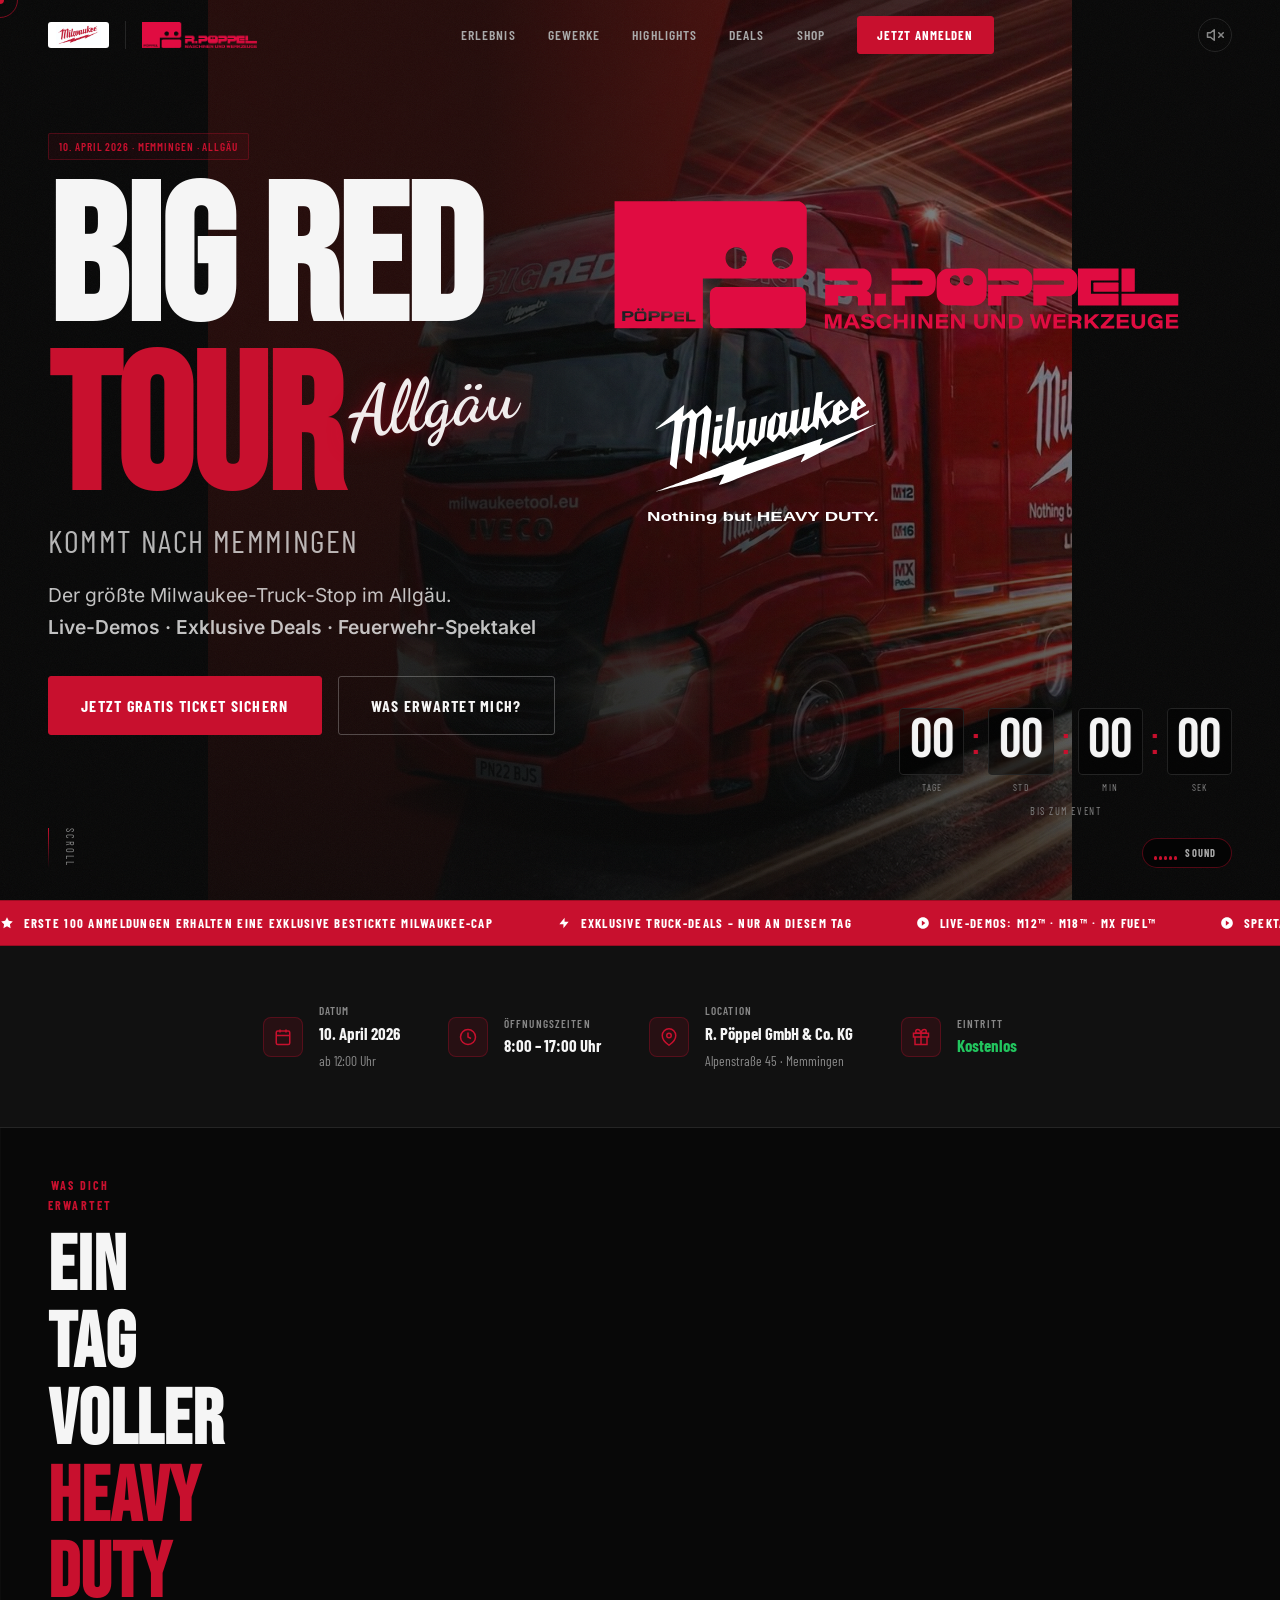
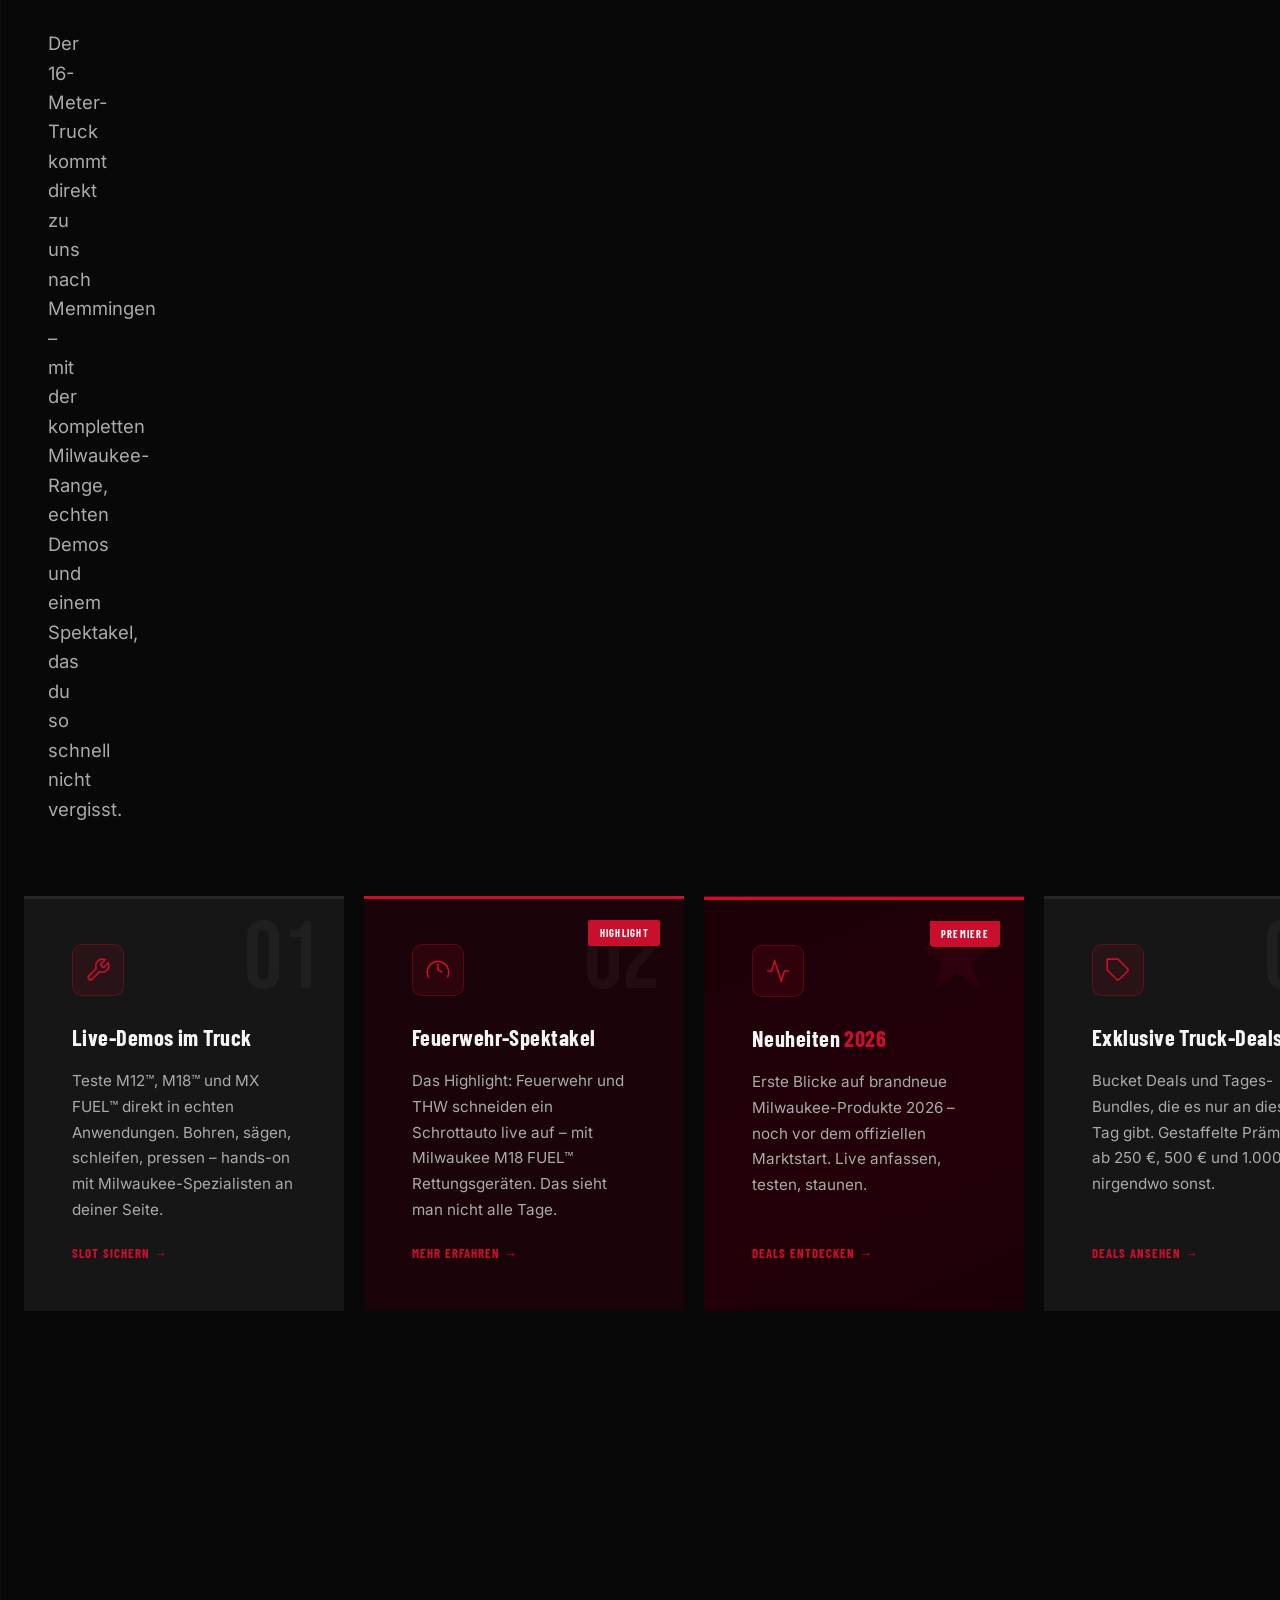
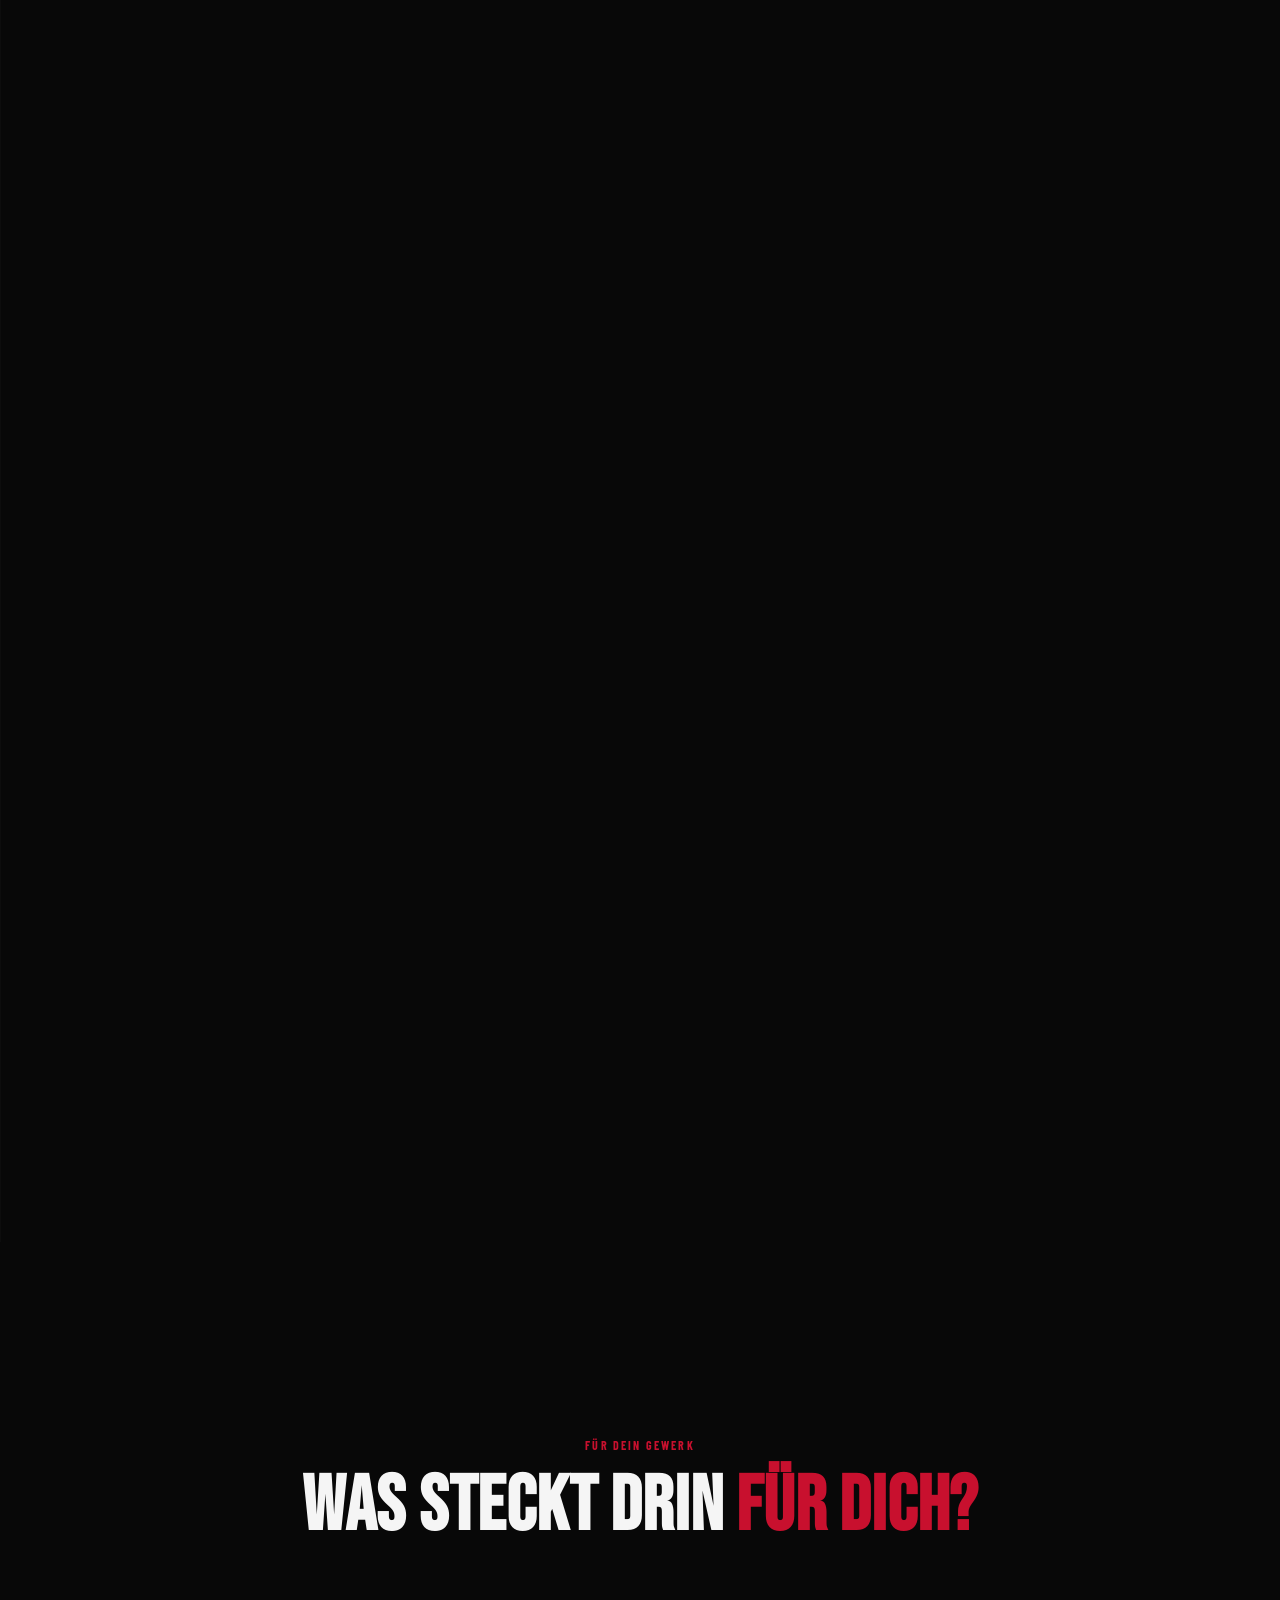
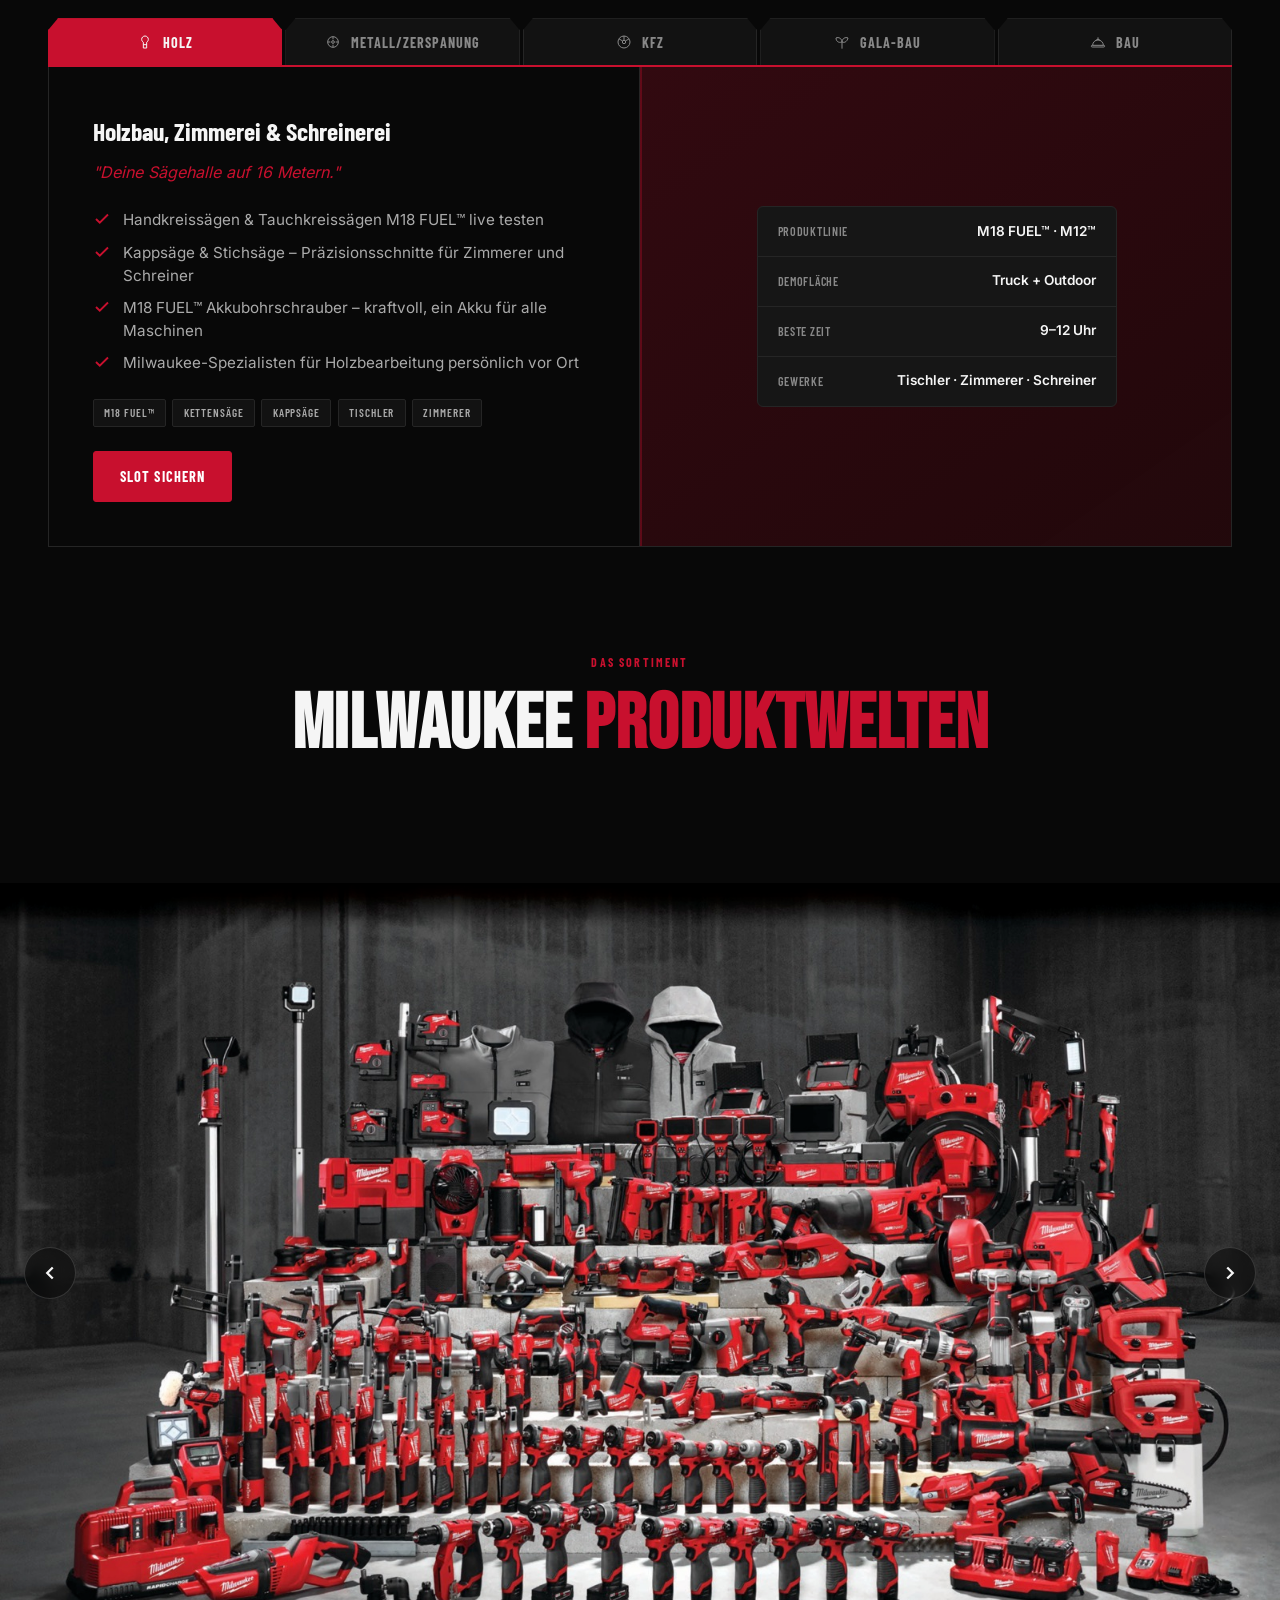
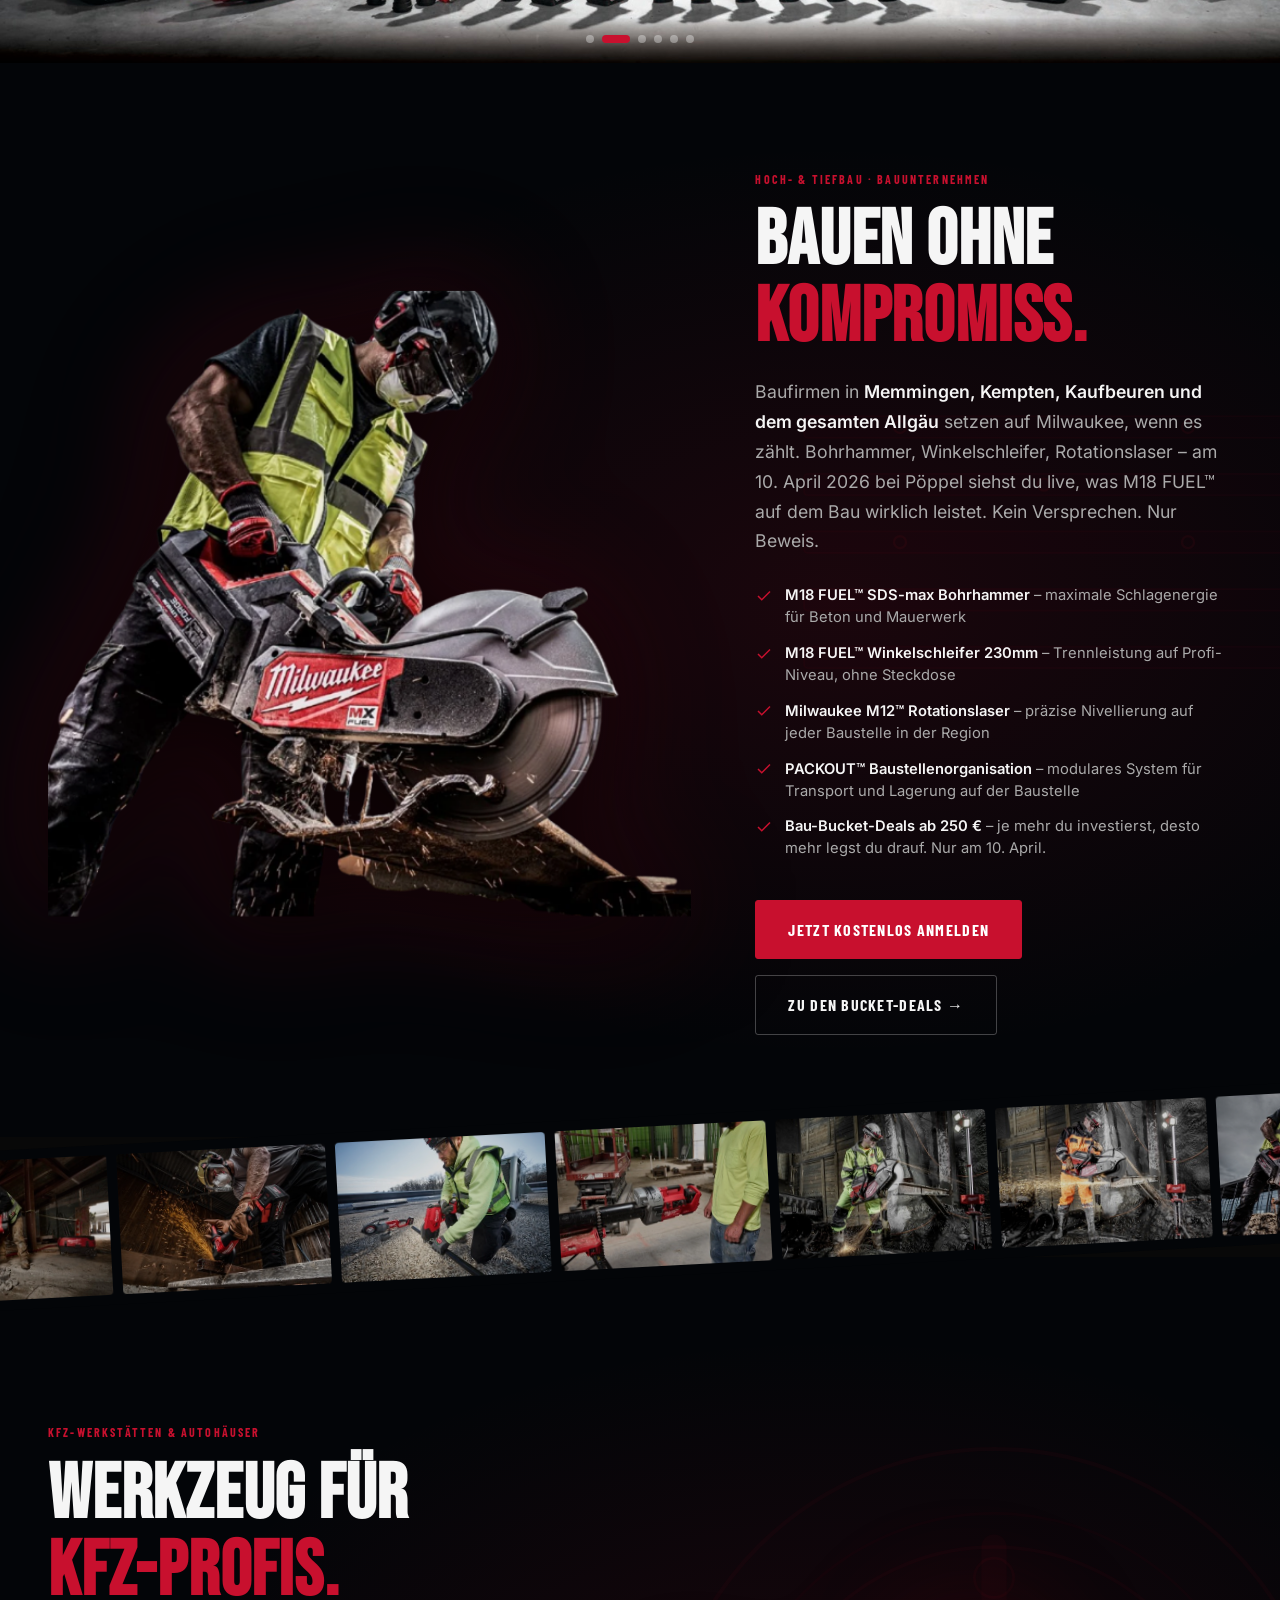
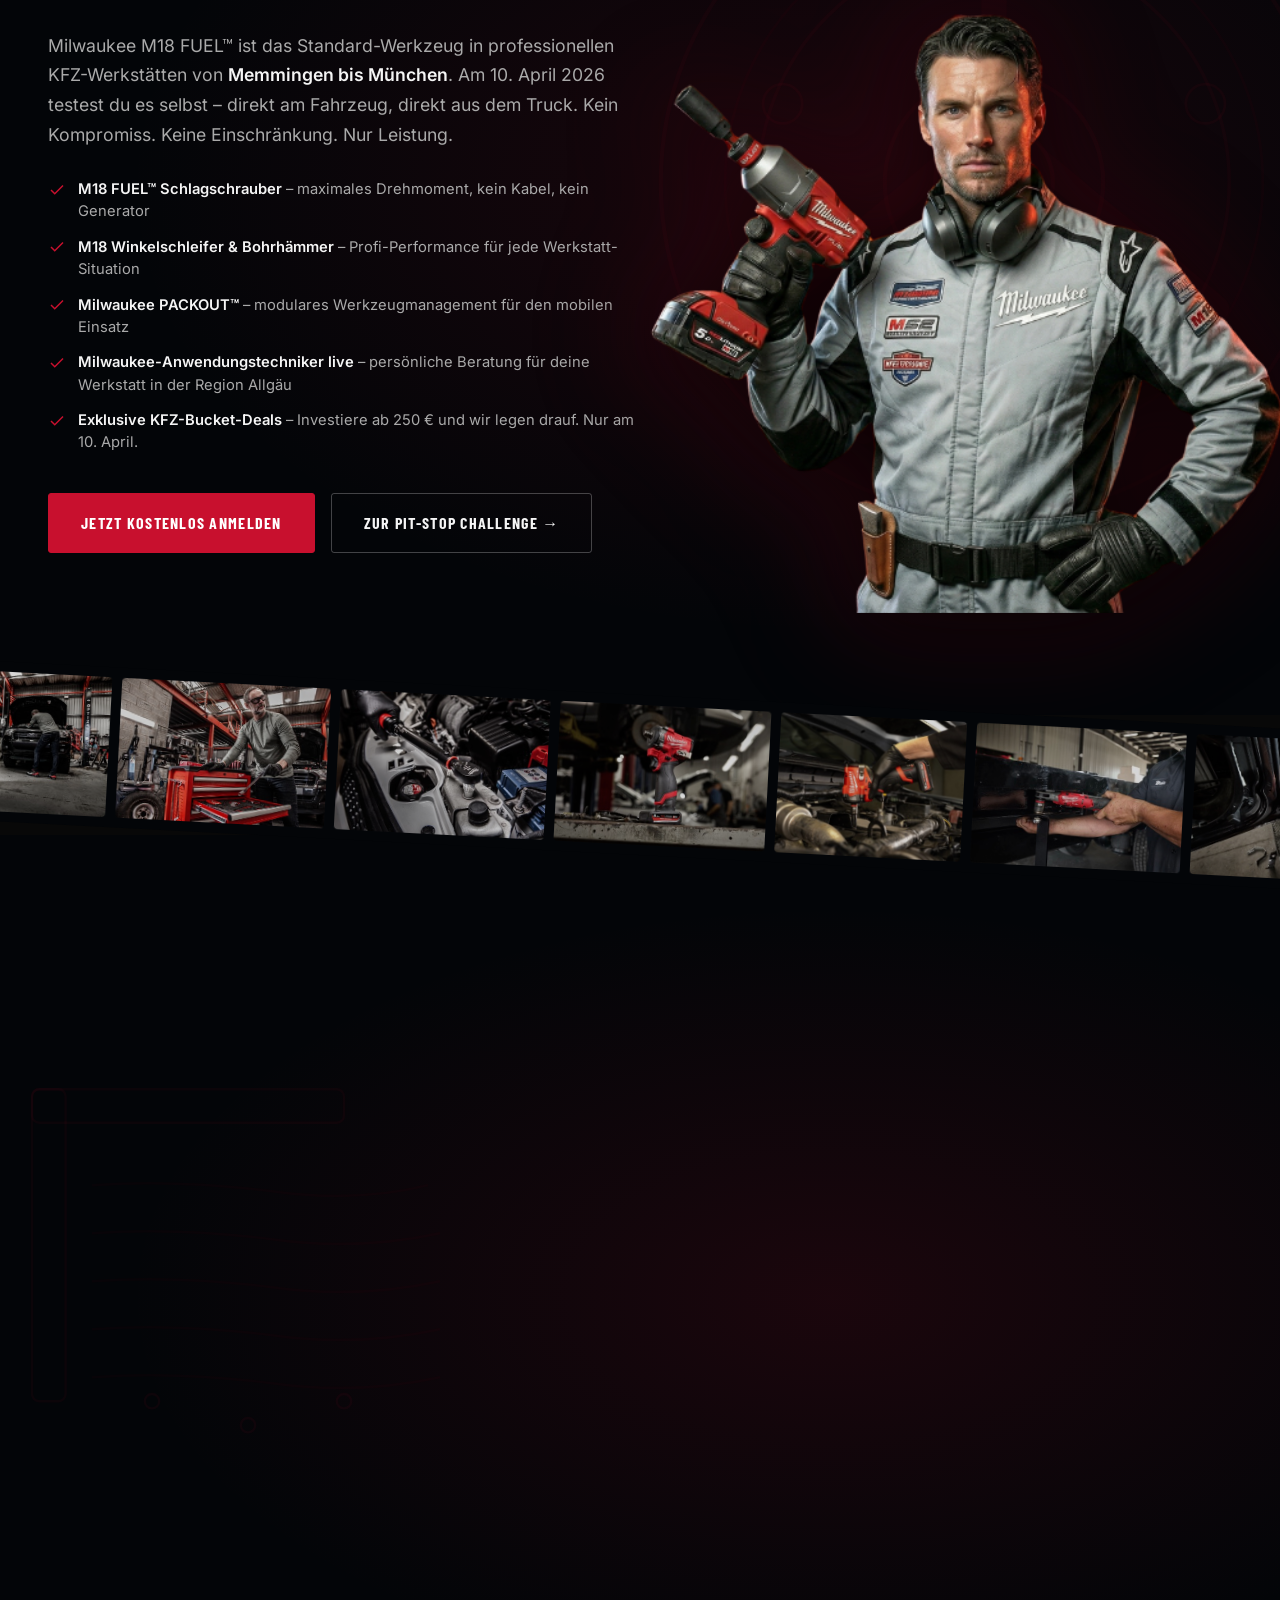
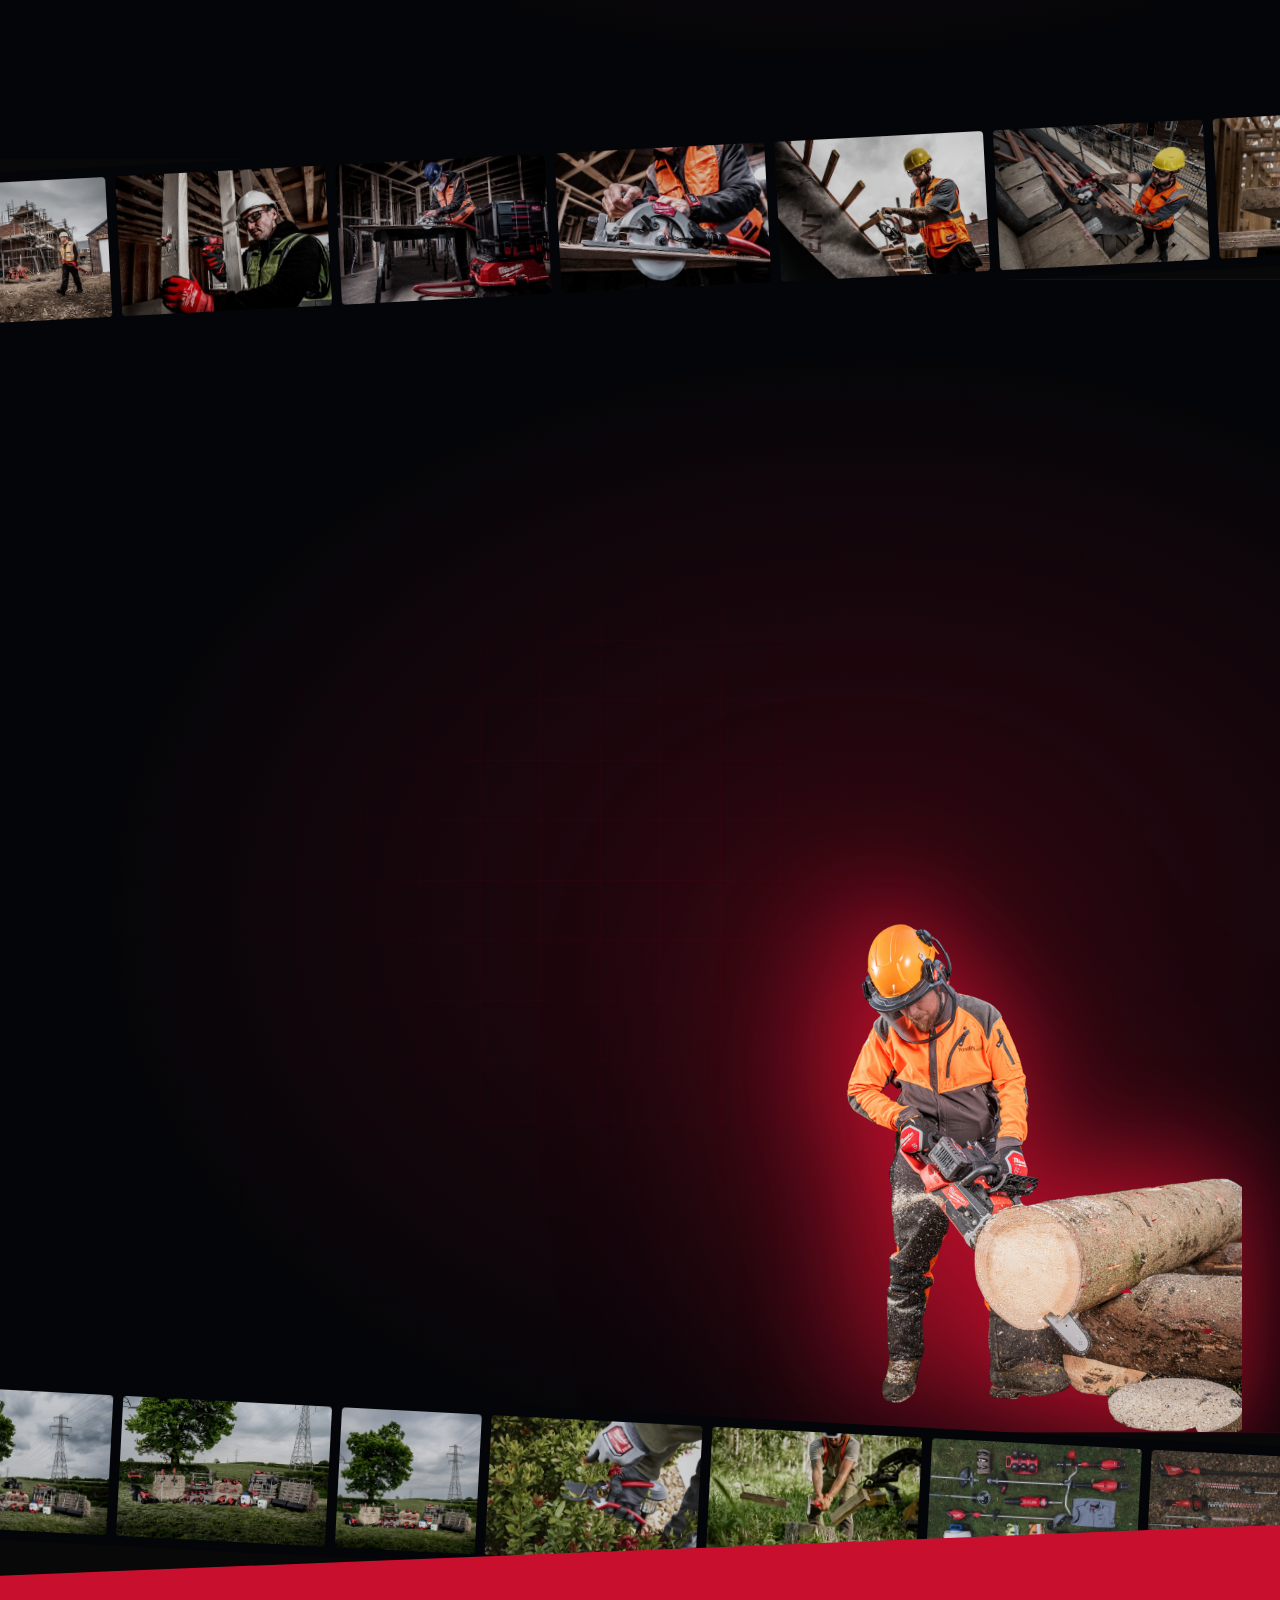
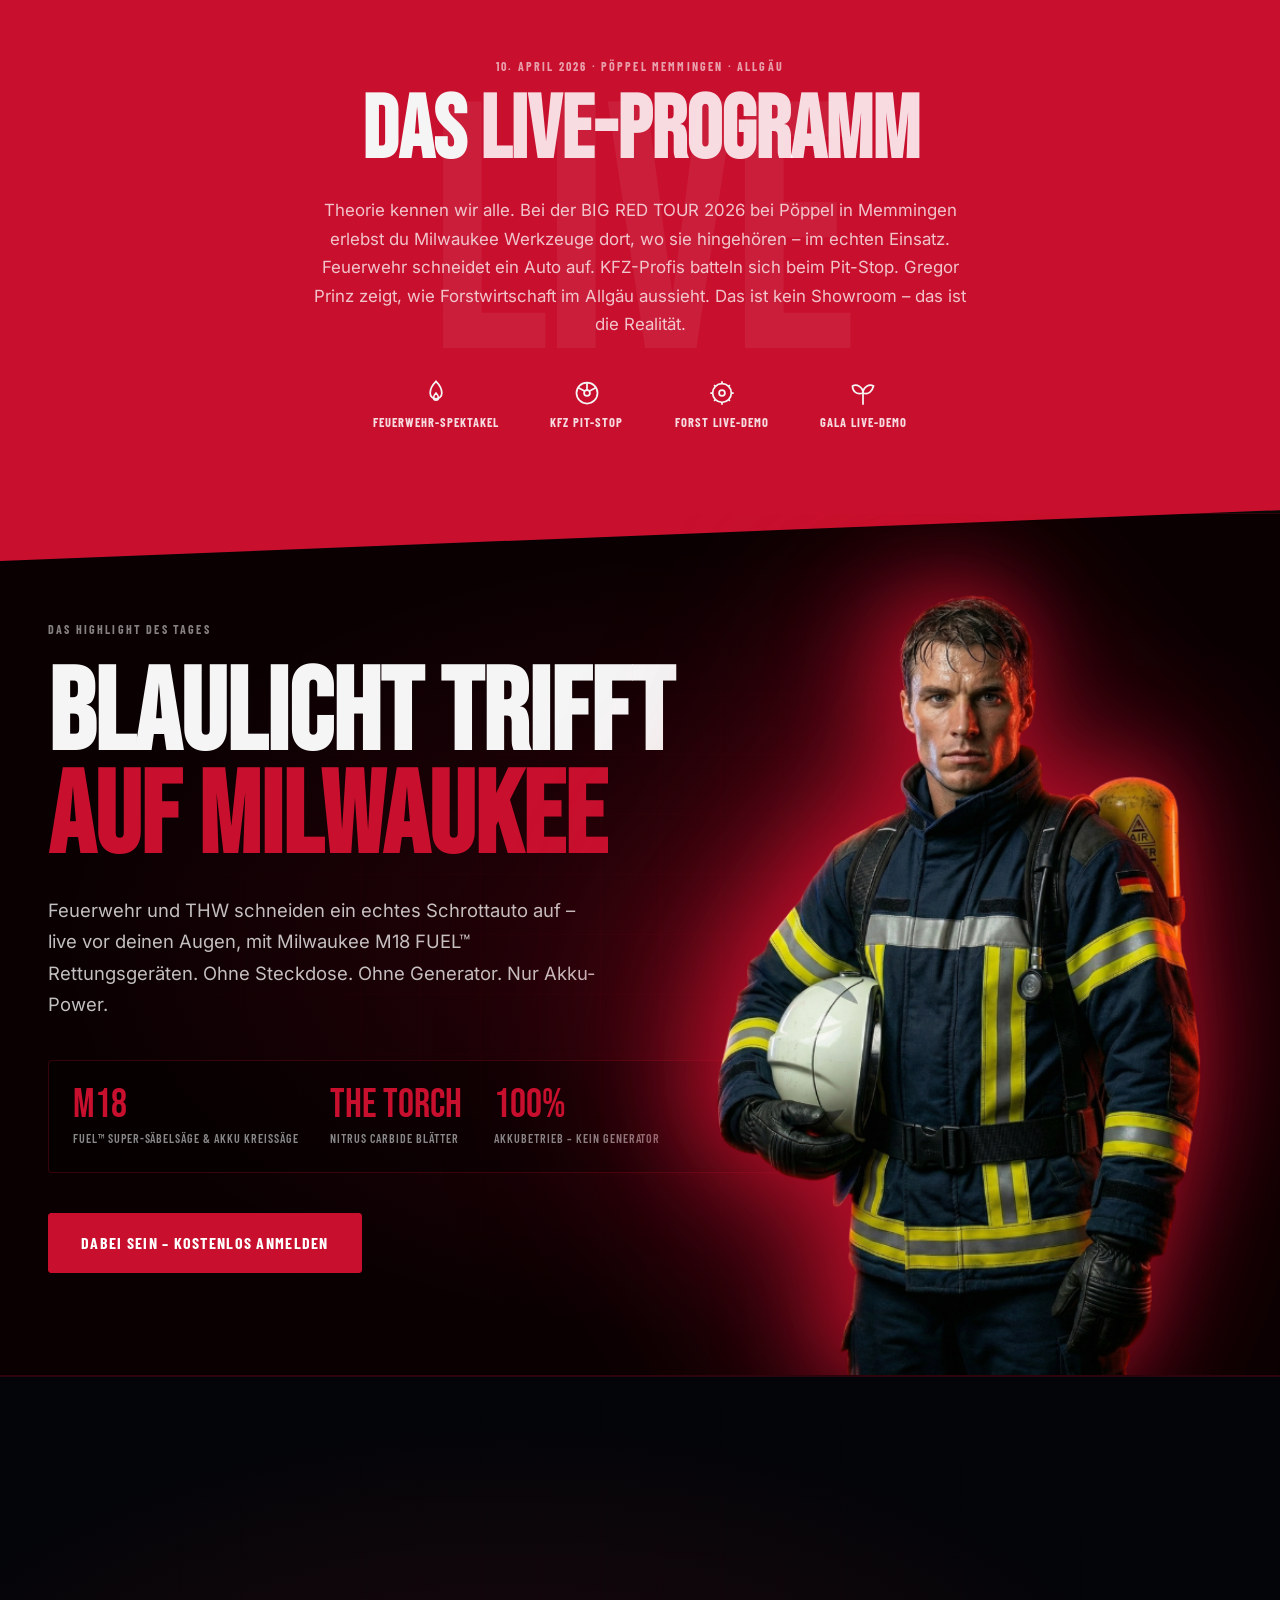
==== index.html @ 803f5aeb "feat: Alle 4 Gewerk-Strips aktiv + alternierende Winkel - Holz/Zimmermann Strip: 28 Bilder komprimie" ====
<!DOCTYPE html>
<html lang="de">
<head>
  <meta charset="UTF-8">
  <meta name="viewport" content="width=device-width, initial-scale=1.0">
  <title>Milwaukee BIG RED TOUR 2026 – Memmingen | Pöppel</title>
  <meta name="description" content="Die Milwaukee BIG RED TOUR kommt am 10.04.2026 nach Memmingen. Live-Demos, exklusive Truck-Deals, Feuerwehr-Spektakel. Jetzt kostenlos anmelden und Milwaukee Cap sichern.">
  <meta name="keywords" content="Milwaukee BIG RED TOUR, Memmingen, Pöppel, Milwaukee Werkzeug, Event 2026">

  <!-- Open Graph -->
  <!-- Canonical -->
  <link rel="canonical" href="https://milwaukee-big-red-tour-2026.poeppel-wkz.de/">

  <!-- Open Graph -->
  <meta property="og:title" content="Milwaukee BIG RED TOUR 2026 – Memmingen">
  <meta property="og:description" content="10. April 2026 bei Pöppel in Memmingen. Live-Demos, exklusive Deals & Feuerwehr-Spektakel. Jetzt kostenlos anmelden!">
  <meta property="og:image" content="https://milwaukee-big-red-tour-2026.poeppel-wkz.de/assets/images/truck_hd.png">
  <meta property="og:url" content="https://milwaukee-big-red-tour-2026.poeppel-wkz.de/">
  <meta property="og:type" content="website">
  <meta property="og:locale" content="de_DE">

  <!-- Schema.org Event -->
  <script type="application/ld+json">
  {
    "@context": "https://schema.org",
    "@type": "Event",
    "name": "Milwaukee BIG RED TOUR 2026 – Memmingen",
    "description": "Der größte Milwaukee-Truck-Stop im Allgäu. Live-Demos, exklusive Truck-Deals, Feuerwehr-Spektakel & 10 Milwaukee Boxen. Kostenloser Eintritt.",
    "startDate": "2026-04-10T08:00:00+02:00",
    "endDate": "2026-04-10T17:00:00+02:00",
    "eventStatus": "https://schema.org/EventScheduled",
    "eventAttendanceMode": "https://schema.org/OfflineEventAttendanceMode",
    "location": {
      "@type": "Place",
      "name": "Pöppel Werkzeuge & Maschinen GmbH",
      "address": {
        "@type": "PostalAddress",
        "addressLocality": "Memmingen",
        "addressRegion": "Bayern",
        "postalCode": "87700",
        "addressCountry": "DE"
      }
    },
    "organizer": {
      "@type": "Organization",
      "name": "Pöppel Werkzeuge & Maschinen GmbH",
      "url": "https://www.poeppel-wkz.de"
    },
    "image": "https://milwaukee-big-red-tour-2026.poeppel-wkz.de/assets/images/truck_hd.png",
    "url": "https://milwaukee-big-red-tour-2026.poeppel-wkz.de/",
    "isAccessibleForFree": true,
    "offers": {
      "@type": "Offer",
      "price": "0",
      "priceCurrency": "EUR",
      "availability": "https://schema.org/InStock",
      "url": "https://milwaukee-big-red-tour-2026.poeppel-wkz.de/#anmeldung"
    },
    "keywords": "Milwaukee, BIG RED TOUR, Memmingen, Allgäu, Werkzeug, Event, 2026, Pöppel, Live-Demo, Feuerwehr"
  }
  </script>

  <!-- Favicon -->
  <link rel="icon" href="assets/images/favicon_poeppel.svg" type="image/svg+xml">
  <link rel="shortcut icon" href="assets/images/favicon_poeppel.svg">

  <!-- Fonts (lokal, DSGVO-konform, keine externen Anfragen) -->
  <link rel="stylesheet" href="assets/fonts/fonts.css">

  <link rel="stylesheet" href="css/style.css">
</head>
<body>

  <!-- Scroll Progress Bar -->
  <div class="scroll-progress" id="scrollProgress"></div>

  <!-- Custom Cursor -->
  <div class="cursor" id="cursor"></div>
  <div class="cursor-ring" id="cursorRing"></div>

  <!-- ========== HEADER ========== -->
  <header class="header" id="header">
    <div class="header__inner">
      <div class="header__logos">
        <img src="assets/images/logo_milwaukee.jpg" alt="Milwaukee Tool" class="header__logo header__logo--mke">
        <div class="header__divider"></div>
        <img src="assets/images/logo_poeppel.svg" alt="Pöppel" class="header__logo header__logo--poe"
             onerror="this.src='assets/images/logo_poeppel.png'">
      </div>
      <nav class="header__nav">
        <a href="#erlebnis" class="header__link">Erlebnis</a>
        <a href="#zielgruppen" class="header__link">Gewerke</a>
        <a href="#highlight" class="header__link">Highlights</a>
        <a href="#deals" class="header__link">Deals</a>
        <a href="https://shop.poeppel-wkz.de/home" target="_blank" rel="noopener" class="header__link">Shop</a>
        <a href="#anmeldung" class="btn btn--nav mag-btn">
          <span>Jetzt anmelden</span>
        </a>
      </nav>
      <div class="header__actions">
        <button class="header__mute-btn" id="headerMuteBtn" aria-label="Ton stumm schalten" title="Sound">
          <svg class="mute-icon--on" viewBox="0 0 24 24" fill="none" stroke="currentColor" stroke-width="2" stroke-linecap="round" stroke-linejoin="round" width="18" height="18">
            <polygon points="11 5 6 9 2 9 2 15 6 15 11 19 11 5"/>
            <path d="M19.07 4.93a10 10 0 0 1 0 14.14"/>
            <path d="M15.54 8.46a5 5 0 0 1 0 7.07"/>
          </svg>
          <svg class="mute-icon--off" viewBox="0 0 24 24" fill="none" stroke="currentColor" stroke-width="2" stroke-linecap="round" stroke-linejoin="round" width="18" height="18">
            <polygon points="11 5 6 9 2 9 2 15 6 15 11 19 11 5"/>
            <line x1="23" y1="9" x2="17" y2="15"/>
            <line x1="17" y1="9" x2="23" y2="15"/>
          </svg>
        </button>
        <button class="burger" id="burger" aria-label="Menü öffnen">
          <span></span><span></span><span></span>
        </button>
      </div>
    </div>
  </header>

  <!-- Mobile Nav -->
  <div class="mobile-nav" id="mobileNav">
    <button class="mobile-nav__close" id="mobileNavClose" aria-label="Menü schließen">✕</button>
    <a href="#erlebnis" class="mobile-nav__link">Erlebnis</a>
    <a href="#zielgruppen" class="mobile-nav__link">Gewerke</a>
    <a href="#deals" class="mobile-nav__link">Deals</a>
    <a href="#highlight" class="mobile-nav__link">Feuerwehr</a>
    <a href="#pitstop" class="mobile-nav__link">KFZ Pit-Stop</a>
    <a href="#gregor" class="mobile-nav__link">Gregor Prinz</a>
    <a href="#gala" class="mobile-nav__link">GaLa-Bau</a>
    <a href="#anmeldung" class="mobile-nav__link mobile-nav__link--cta">Jetzt anmelden</a>
  </div>
  <div class="mobile-nav__overlay" id="mobileOverlay"></div>

  <main>

    <!-- ========== HERO ========== -->
    <section class="hero" id="hero">
      <div class="hero__parallax" id="heroParallax">
        <picture>
          <source media="(max-width: 600px)" srcset="assets/images/truck_mobile_fin.jpg">
          <img src="assets/images/truck_hd.png" alt="Milwaukee Big Red Truck" class="hero__img" id="heroImg">
        </picture>
        <div class="hero__gradient"></div>
      </div>

      <!-- Noise texture overlay -->
      <div class="hero__noise"></div>

      <div class="hero__content" id="heroContent">
        <div class="hero__eyebrow" id="heroEyebrow">
          <span class="tag tag--red">10. April 2026 · Memmingen · Allgäu</span>
        </div>
        <h1 class="hero__h1">
          <span class="hero__line glitch" data-text="BIG RED" id="heroLine1">BIG RED</span>
          <span class="hero__line hero__line--accent glitch" data-text="TOUR" id="heroLine2">TOUR<em class="hero__allgaeu">Allgäu</em></span>
          <span class="hero__line hero__line--sub" id="heroLine3">
            <span class="hero__sub-text">kommt nach Memmingen</span>
          </span>
        </h1>
        <p class="hero__desc" id="heroDesc">
          Der größte Milwaukee-Truck-Stop im Allgäu.<br class="hero__desc-br">
          <strong class="hero__desc-detail">Live-Demos · Exklusive Deals · Feuerwehr-Spektakel</strong>
        </p>
        <div class="hero__actions" id="heroActions">
          <a href="#anmeldung" class="btn btn--primary btn--lg mag-btn">
            <span>Jetzt gratis Ticket sichern</span>
          </a>
          <a href="#erlebnis" class="btn btn--ghost btn--lg">
            Was erwartet mich?
          </a>
        </div>
      </div>

      <!-- Countdown -->
      <div class="hero__countdown" id="heroCountdown">
        <div class="countdown">
          <div class="countdown__item">
            <span class="countdown__num" id="cDays">00</span>
            <span class="countdown__label">Tage</span>
          </div>
          <div class="countdown__sep">:</div>
          <div class="countdown__item">
            <span class="countdown__num" id="cHours">00</span>
            <span class="countdown__label">Std</span>
          </div>
          <div class="countdown__sep">:</div>
          <div class="countdown__item">
            <span class="countdown__num" id="cMins">00</span>
            <span class="countdown__label">Min</span>
          </div>
          <div class="countdown__sep">:</div>
          <div class="countdown__item">
            <span class="countdown__num" id="cSecs">00</span>
            <span class="countdown__label">Sek</span>
          </div>
        </div>
        <p class="countdown__label-main">bis zum Event</p>
      </div>

      <!-- Scroll indicator -->
      <div class="hero__scroll">
        <div class="hero__scroll-line"></div>
        <span>Scroll</span>
      </div>

      <!-- Music Control -->
      <button class="music-btn" id="musicBtn" aria-label="Musik ein/aus" title="Background Sound">
        <span class="music-btn__bars">
          <span></span><span></span><span></span><span></span><span></span>
        </span>
        <span class="music-btn__label">Sound</span>
      </button>

      <!-- Background Audio -->
      <audio id="heroAudio" loop preload="auto" muted autoplay>
        <source src="assets/music/rockmusik-BIG-RED.mp3" type="audio/mpeg">
      </audio>

    <!-- Logos rechts: Pöppel oben (Glitch), Milwaukee unten – per JS an BIG RED/TOUR ausgerichtet -->
    <div class="hero__logo-right" id="heroPoeppelLogo">
      <!-- Pöppel Logo (oben) mit Glitch -->
      <div class="hero__logo-wrap hero__logo-wrap--poeppel">
        <img src="assets/images/logo_poeppel_NEU.svg" alt="Pöppel"
             class="hero__logo-img" onerror="this.src='assets/images/logo_poeppel.png'">
        <img src="assets/images/logo_poeppel_NEU.svg" class="hero__logo-glitch hero__logo-glitch--a" aria-hidden="true"
             onerror="this.src='assets/images/logo_poeppel.png'">
        <img src="assets/images/logo_poeppel_NEU.svg" class="hero__logo-glitch hero__logo-glitch--b" aria-hidden="true"
             onerror="this.src='assets/images/logo_poeppel.png'">
      </div>
      <!-- Milwaukee Logo (unten, gleiche Breite) -->
      <div class="hero__logo-wrap hero__logo-wrap--milwaukee">
        <img src="assets/images/MILWAUKEE_TOOL_LOGO-50.svg" alt="Milwaukee Tool"
             class="hero__logo-img">
      </div>
    </div>
    </section>

    <!-- ========== TICKER / INCENTIVE BANNER ========== -->
    <div class="ticker">
      <div class="ticker__track">
        <span class="ticker__item">
          <svg class="ticker__icon" viewBox="0 0 24 24" fill="currentColor"><path d="M12 2l3.09 6.26L22 9.27l-5 4.87 1.18 6.88L12 17.77l-6.18 3.25L7 14.14 2 9.27l6.91-1.01L12 2z"/></svg>
          Erste 100 Anmeldungen erhalten eine exklusive bestickte Milwaukee-Cap
        </span>
        <span class="ticker__item">
          <svg class="ticker__icon" viewBox="0 0 24 24" fill="currentColor"><path d="M13 10V3L4 14h7v7l9-11h-7z"/></svg>
          Exklusive Truck-Deals – nur an diesem Tag
        </span>
        <span class="ticker__item">
          <svg class="ticker__icon" viewBox="0 0 24 24" fill="currentColor"><path d="M12 2C6.48 2 2 6.48 2 12s4.48 10 10 10 10-4.48 10-10S17.52 2 12 2zm-2 14.5v-9l6 4.5-6 4.5z"/></svg>
          Live-Demos: M12™ · M18™ · MX FUEL™
        </span>
        <span class="ticker__item">
          <svg class="ticker__icon" viewBox="0 0 24 24" fill="currentColor"><path d="M12 2C6.48 2 2 6.48 2 12s4.48 10 10 10 10-4.48 10-10S17.52 2 12 2zm-2 14.5v-9l6 4.5-6 4.5z"/></svg>
          Spektakuläre Feuerwehr-Vorführung – Auto aufschneiden live!
        </span>
        <span class="ticker__item">
          <svg class="ticker__icon" viewBox="0 0 24 24" fill="currentColor"><path d="M12 2l3.09 6.26L22 9.27l-5 4.87 1.18 6.88L12 17.77l-6.18 3.25L7 14.14 2 9.27l6.91-1.01L12 2z"/></svg>
          KFZ Pit-Stop Challenge – Wer schafft den schnellsten Radwechsel?
        </span>
        <span class="ticker__item">
          <svg class="ticker__icon" viewBox="0 0 24 24" fill="currentColor"><path d="M12 2C6.48 2 2 6.48 2 12s4.48 10 10 10 10-4.48 10-10S17.52 2 12 2zm-2 14.5v-9l6 4.5-6 4.5z"/></svg>
          Gregor Prinz live – Forstwirt &amp; YouTuber mit 55K Abonnenten
        </span>
        <span class="ticker__item">
          <svg class="ticker__icon" viewBox="0 0 24 24" fill="currentColor"><polyline points="22 12 18 12 15 21 9 3 6 12 2 12"/></svg>
          Neuheiten 2026 – Erste Blicke auf brandneue Milwaukee-Produkte!
        </span>
        <span class="ticker__item">
          <svg class="ticker__icon" viewBox="0 0 24 24" fill="currentColor"><path d="M13 10V3L4 14h7v7l9-11h-7z"/></svg>
          GaLa-Bau: Kettensäge · Freischneider · MX FUEL Bodenverdichter live
        </span>
        <span class="ticker__item">
          <svg class="ticker__icon" viewBox="0 0 24 24" fill="currentColor"><path d="M18 8h1a4 4 0 0 1 0 8h-1M2 8h16v9a4 4 0 0 1-4 4H6a4 4 0 0 1-4-4V8zM6 1v3M10 1v3M14 1v3"/></svg>
          Food &amp; Drinks – kostenfreie Verpflegung den ganzen Tag!
        </span>
        <!-- duplicate for seamless loop -->
        <span class="ticker__item">
          <svg class="ticker__icon" viewBox="0 0 24 24" fill="currentColor"><path d="M12 2l3.09 6.26L22 9.27l-5 4.87 1.18 6.88L12 17.77l-6.18 3.25L7 14.14 2 9.27l6.91-1.01L12 2z"/></svg>
          Erste 100 Anmeldungen erhalten eine exklusive bestickte Milwaukee-Cap
        </span>
        <span class="ticker__item">
          <svg class="ticker__icon" viewBox="0 0 24 24" fill="currentColor"><path d="M13 10V3L4 14h7v7l9-11h-7z"/></svg>
          Exklusive Truck-Deals – nur an diesem Tag
        </span>
        <span class="ticker__item">
          <svg class="ticker__icon" viewBox="0 0 24 24" fill="currentColor"><path d="M12 2C6.48 2 2 6.48 2 12s4.48 10 10 10 10-4.48 10-10S17.52 2 12 2zm-2 14.5v-9l6 4.5-6 4.5z"/></svg>
          Live-Demos: M12™ · M18™ · MX FUEL™
        </span>
        <span class="ticker__item">
          <svg class="ticker__icon" viewBox="0 0 24 24" fill="currentColor"><path d="M12 2C6.48 2 2 6.48 2 12s4.48 10 10 10 10-4.48 10-10S17.52 2 12 2zm-2 14.5v-9l6 4.5-6 4.5z"/></svg>
          Spektakuläre Feuerwehr-Vorführung – Auto aufschneiden live!
        </span>
        <span class="ticker__item">
          <svg class="ticker__icon" viewBox="0 0 24 24" fill="currentColor"><path d="M12 2l3.09 6.26L22 9.27l-5 4.87 1.18 6.88L12 17.77l-6.18 3.25L7 14.14 2 9.27l6.91-1.01L12 2z"/></svg>
          KFZ Pit-Stop Challenge – Wer schafft den schnellsten Radwechsel?
        </span>
        <span class="ticker__item">
          <svg class="ticker__icon" viewBox="0 0 24 24" fill="currentColor"><path d="M12 2C6.48 2 2 6.48 2 12s4.48 10 10 10 10-4.48 10-10S17.52 2 12 2zm-2 14.5v-9l6 4.5-6 4.5z"/></svg>
          Gregor Prinz live – Forstwirt &amp; YouTuber mit 55K Abonnenten
        </span>
        <span class="ticker__item">
          <svg class="ticker__icon" viewBox="0 0 24 24" fill="currentColor"><polyline points="22 12 18 12 15 21 9 3 6 12 2 12"/></svg>
          Neuheiten 2026 – Erste Blicke auf brandneue Milwaukee-Produkte!
        </span>
        <span class="ticker__item">
          <svg class="ticker__icon" viewBox="0 0 24 24" fill="currentColor"><path d="M13 10V3L4 14h7v7l9-11h-7z"/></svg>
          GaLa-Bau: Kettensäge · Freischneider · MX FUEL Bodenverdichter live
        </span>
        <span class="ticker__item">
          <svg class="ticker__icon" viewBox="0 0 24 24" fill="currentColor"><path d="M18 8h1a4 4 0 0 1 0 8h-1M2 8h16v9a4 4 0 0 1-4 4H6a4 4 0 0 1-4-4V8zM6 1v3M10 1v3M14 1v3"/></svg>
          Food &amp; Drinks – kostenfreie Verpflegung den ganzen Tag!
        </span>
      </div>
    </div>

    <!-- ========== EVENT INFO STRIP ========== -->
    <section class="event-strip">
      <div class="container">
        <div class="event-strip__grid">
          <div class="event-strip__item reveal-up">
            <div class="event-strip__icon">
              <svg viewBox="0 0 24 24" fill="none" stroke="currentColor" stroke-width="2"><rect x="3" y="4" width="18" height="18" rx="2" ry="2"/><line x1="16" y1="2" x2="16" y2="6"/><line x1="8" y1="2" x2="8" y2="6"/><line x1="3" y1="10" x2="21" y2="10"/></svg>
            </div>
            <div>
              <span class="event-strip__label">Datum</span>
              <strong class="event-strip__val">10. April 2026</strong>
              <span class="event-strip__sub">ab 12:00 Uhr</span>
            </div>
          </div>
          <div class="event-strip__item reveal-up" style="--delay:0.1s">
            <div class="event-strip__icon">
              <svg viewBox="0 0 24 24" fill="none" stroke="currentColor" stroke-width="2"><circle cx="12" cy="12" r="10"/><polyline points="12 6 12 12 16 14"/></svg>
            </div>
            <div>
              <span class="event-strip__label">Öffnungszeiten</span>
              <strong class="event-strip__val">8:00 – 17:00 Uhr</strong>
            </div>
          </div>
          <div class="event-strip__item reveal-up" style="--delay:0.2s">
            <div class="event-strip__icon">
              <svg viewBox="0 0 24 24" fill="none" stroke="currentColor" stroke-width="2"><path d="M21 10c0 7-9 13-9 13s-9-6-9-13a9 9 0 0 1 18 0z"/><circle cx="12" cy="10" r="3"/></svg>
            </div>
            <div>
              <span class="event-strip__label">Location</span>
              <strong class="event-strip__val">R. Pöppel GmbH &amp; Co. KG</strong>
              <span class="event-strip__sub">Alpenstraße 45 · Memmingen</span>
            </div>
          </div>
          <div class="event-strip__item reveal-up" style="--delay:0.3s">
            <div class="event-strip__icon">
              <svg viewBox="0 0 24 24" fill="none" stroke="currentColor" stroke-width="2"><path d="M20 12V22H4V12"/><path d="M22 7H2v5h20V7z"/><path d="M12 22V7"/><path d="M12 7H7.5a2.5 2.5 0 0 1 0-5C11 2 12 7 12 7z"/><path d="M12 7h4.5a2.5 2.5 0 0 0 0-5C13 2 12 7 12 7z"/></svg>
            </div>
            <div>
              <span class="event-strip__label">Eintritt</span>
              <strong class="event-strip__val event-strip__val--green">Kostenlos</strong>
            </div>
          </div>
        </div>
      </div>
    </section>

    <!-- ========== ERLEBNIS ========== -->
    <section class="section erlebnis" id="erlebnis">
      <div class="container">
        <div class="section__head reveal-up">
          <span class="eyebrow">Was dich erwartet</span>
          <h2 class="section__h2">Ein Tag voller <em class="red">Heavy Duty</em></h2>
          <p class="section__lead">Der 16-Meter-Truck kommt direkt zu uns nach Memmingen – mit der kompletten Milwaukee-Range, echten Demos und einem Spektakel, das du so schnell nicht vergisst.</p>
        </div>
      </div>
      <div class="erlebnis__track">
        <div class="erlebnis__card card-3d">
          <div class="erlebnis__num">01</div>
          <div class="erlebnis__icon">
            <svg viewBox="0 0 24 24" fill="none" stroke="currentColor" stroke-width="1.5"><path d="M14.7 6.3a1 1 0 0 0 0 1.4l1.6 1.6a1 1 0 0 0 1.4 0l3.77-3.77a6 6 0 0 1-7.94 7.94l-6.91 6.91a2.12 2.12 0 0 1-3-3l6.91-6.91a6 6 0 0 1 7.94-7.94l-3.76 3.76z"/></svg>
          </div>
          <h3>Live-Demos im Truck</h3>
          <p>Teste M12™, M18™ und MX FUEL™ direkt in echten Anwendungen. Bohren, sägen, schleifen, pressen – hands-on mit Milwaukee-Spezialisten an deiner Seite.</p>
          <a href="#anmeldung" class="erlebnis__cta">Slot sichern →</a>
        </div>
        <div class="erlebnis__card erlebnis__card--hero card-3d">
          <div class="erlebnis__num">02</div>
          <span class="badge badge--pulse">Highlight</span>
          <div class="erlebnis__icon">
            <svg viewBox="0 0 24 24" fill="none" stroke="currentColor" stroke-width="1.5"><path d="M3.34 19a10 10 0 1 1 17.32 0"/><path d="M12 6v6l4 2"/></svg>
          </div>
          <h3>Feuerwehr-Spektakel</h3>
          <p>Das Highlight: Feuerwehr und THW schneiden ein Schrottauto live auf – mit Milwaukee M18 FUEL™ Rettungsgeräten. Das sieht man nicht alle Tage.</p>
          <a href="#feuerwehr" class="erlebnis__cta">Mehr erfahren →</a>
        </div>
        <div class="erlebnis__card erlebnis__card--neu card-3d">
          <div class="erlebnis__num">★</div>
          <span class="badge badge--top">Premiere</span>
          <div class="erlebnis__icon">
            <svg viewBox="0 0 24 24" fill="none" stroke="currentColor" stroke-width="1.5"><polyline points="22 12 18 12 15 21 9 3 6 12 2 12"/></svg>
          </div>
          <h3>Neuheiten <em class="red">2026</em></h3>
          <p>Erste Blicke auf brandneue Milwaukee-Produkte 2026 – noch vor dem offiziellen Marktstart. Live anfassen, testen, staunen.</p>
          <a href="#deals" class="erlebnis__cta">Deals entdecken →</a>
        </div>
        <div class="erlebnis__card card-3d">
          <div class="erlebnis__num">03</div>
          <div class="erlebnis__icon">
            <svg viewBox="0 0 24 24" fill="none" stroke="currentColor" stroke-width="1.5"><path d="M20.59 13.41l-7.17 7.17a2 2 0 0 1-2.83 0L2 12V2h10l8.59 8.59a2 2 0 0 1 0 2.82z"/><line x1="7" y1="7" x2="7.01" y2="7"/></svg>
          </div>
          <h3>Exklusive Truck-Deals</h3>
          <p>Bucket Deals und Tages-Bundles, die es nur an diesem Tag gibt. Gestaffelte Prämien ab 250 €, 500 € und 1.000 € – nirgendwo sonst.</p>
          <a href="#deals" class="erlebnis__cta">Deals ansehen →</a>
        </div>
        <div class="erlebnis__card card-3d">
          <div class="erlebnis__num">04</div>
          <div class="erlebnis__icon">
            <svg viewBox="0 0 24 24" fill="none" stroke="currentColor" stroke-width="1.5"><path d="M5 17H3a2 2 0 0 1-2-2V5a2 2 0 0 1 2-2h11a2 2 0 0 1 2 2v3"/><rect x="9" y="11" width="14" height="10" rx="2"/><circle cx="12" cy="21" r="1"/><circle cx="20" cy="21" r="1"/></svg>
          </div>
          <h3>Pit-Stop <em class="red">Challenge</em></h3>
          <p>Wie schnell bist du? Mach den Radwechsel gegen die Uhr – mit dem M18 FUEL™ Schlagschrauber. Challenge angenommen?</p>
          <a href="#pitstop" class="erlebnis__cta">Zur Challenge →</a>
        </div>
        <div class="erlebnis__card card-3d">
          <div class="erlebnis__num">05</div>
          <div class="erlebnis__icon">
            <svg viewBox="0 0 24 24" fill="none" stroke="currentColor" stroke-width="1.5"><path d="M23.498 6.186a3.016 3.016 0 0 0-2.122-2.136C19.505 3.545 12 3.545 12 3.545s-7.505 0-9.377.505A3.017 3.017 0 0 0 .502 6.186C0 8.07 0 12 0 12s0 3.93.502 5.814a3.016 3.016 0 0 0 2.122 2.136c1.871.505 9.376.505 9.376.505s7.505 0 9.377-.505a3.015 3.015 0 0 0 2.122-2.136C24 15.93 24 12 24 12s0-3.93-.502-5.814zM9.545 15.568V8.432L15.818 12l-6.273 3.568z"/></svg>
          </div>
          <h3>Gregor Prinz <em class="red">Live</em></h3>
          <p>Forstwirt, Sicherheitsexperte & YouTuber mit 55K Abonnenten. Live-Demo M18 FUEL™ Kettensäge und Forstwerkzeuge.</p>
          <a href="#gregor" class="erlebnis__cta">Mehr erfahren →</a>
        </div>
        <div class="erlebnis__card erlebnis__card--cta card-3d">
          <div class="erlebnis__cta-inner">
            <div class="erlebnis__icon">
              <svg viewBox="0 0 24 24" fill="none" stroke="currentColor" stroke-width="1.5"><path d="M5 12h14"/><path d="m12 5 7 7-7 7"/></svg>
            </div>
            <h3>Jetzt dabei sein</h3>
            <p>und Pöppel Fan-Paket sichern.</p>
            <a href="#anmeldung" class="btn btn--ghost-white btn--sm">Jetzt anmelden</a>
          </div>
        </div>
      </div>
    </section>

    <!-- ========== ZIELGRUPPEN ========== -->
    <section class="section zielgruppen" id="zielgruppen">
      <div class="container">
        <div class="section__head reveal-up">
          <span class="eyebrow">Für dein Gewerk</span>
          <h2 class="section__h2">Was steckt drin <em class="red">für dich?</em></h2>
          <p class="tabs__hint">
            <svg viewBox="0 0 24 24" width="14" height="14" fill="none" stroke="currentColor" stroke-width="2.5"><polyline points="9 18 15 12 9 6"/></svg>
            Tippe auf ein Gewerk oder wische die Tabs nach rechts
          </p>
        </div>

        <div class="tabs reveal-up" style="--delay:0.1s">
          <!-- Tab Navigation -->
          <div class="tabs__nav" role="tablist">
            <button class="tab-btn active" data-tab="holz" role="tab" aria-selected="true">
              <svg viewBox="0 0 24 24" fill="none" stroke="currentColor" stroke-width="1.5" width="24" height="24"><path d="M17 8c0-2.76-2.24-5-5-5S7 5.24 7 8c0 1.86 1.01 3.47 2.5 4.35V21h5v-8.65C15.99 11.47 17 9.86 17 8z"/><path d="M9.5 16h5"/></svg>
              Holz
            </button>
            <button class="tab-btn" data-tab="metall" role="tab">
              <svg viewBox="0 0 24 24" fill="none" stroke="currentColor" stroke-width="1.5" width="24" height="24"><circle cx="12" cy="12" r="8"/><line x1="12" y1="4" x2="12" y2="8"/><line x1="12" y1="16" x2="12" y2="20"/><line x1="4" y1="12" x2="8" y2="12"/><line x1="16" y1="12" x2="20" y2="12"/><circle cx="12" cy="12" r="2"/></svg>
              Metall/Zerspanung
            </button>
            <button class="tab-btn" data-tab="kfz" role="tab">
              <svg viewBox="0 0 24 24" fill="none" stroke="currentColor" stroke-width="1.5" width="24" height="24"><circle cx="12" cy="12" r="9"/><circle cx="12" cy="12" r="2.5"/><line x1="12" y1="9.5" x2="12" y2="3"/><line x1="9.84" y1="10.25" x2="4.59" y2="7.5"/><line x1="14.16" y1="10.25" x2="19.41" y2="7.5"/></svg>
              KFZ
            </button>
            <button class="tab-btn" data-tab="gala" role="tab">
              <svg viewBox="0 0 24 24" fill="none" stroke="currentColor" stroke-width="1.5" width="24" height="24"><path d="M12 22V12"/><path d="M12 12C12 7 7 4 3 6c0 4 3 8 9 6"/><path d="M12 12c0-5 5-8 9-6-1 4-4 8-9 6"/></svg>
              GaLa-Bau
            </button>
            <button class="tab-btn" data-tab="bau" role="tab">
              <svg viewBox="0 0 24 24" fill="none" stroke="currentColor" stroke-width="1.5" width="24" height="24"><path d="M4 17a8 8 0 0 1 16 0"/><rect x="2" y="17" width="20" height="2.5" rx="1.25"/><path d="M12 9V5"/><path d="M8.5 10A4 4 0 0 1 15.5 10"/></svg>
              Bau
            </button>
          </div>

          <!-- Tab Panels -->
          <div class="tabs__content">
            <div class="tab-panel active" id="tab-holz" role="tabpanel">
              <div class="tab-panel__inner">
                <div class="tab-panel__text">
                  <h3>Holzbau, Zimmerei &amp; Schreinerei</h3>
                  <p class="tab-panel__hook">"Deine Sägehalle auf 16 Metern."</p>
                  <ul class="check-list">
                    <li>Handkreissägen &amp; Tauchkreissägen M18 FUEL™ live testen</li>
                    <li>Kappsäge &amp; Stichsäge – Präzisionsschnitte für Zimmerer und Schreiner</li>
                    <li>M18 FUEL™ Akkubohrschrauber – kraftvoll, ein Akku für alle Maschinen</li>
                    <li>Milwaukee-Spezialisten für Holzbearbeitung persönlich vor Ort</li>
                  </ul>
                  <div class="tab-panel__tags">
                    <span class="tag">M18 FUEL™</span><span class="tag">Kettensäge</span>
                    <span class="tag">Kappsäge</span><span class="tag">Tischler</span><span class="tag">Zimmerer</span>
                  </div>
                  <a href="#anmeldung" class="btn btn--primary mag-btn"><span>Slot sichern</span></a>
                </div>
                <div class="tab-panel__visual">
                  <div class="tab-panel__spec-card">
                    <div class="spec-line"><span>Produktlinie</span><strong>M18 FUEL™ · M12™</strong></div>
                    <div class="spec-line"><span>Demofläche</span><strong>Truck + Outdoor</strong></div>
                    <div class="spec-line"><span>Beste Zeit</span><strong>9–12 Uhr</strong></div>
                    <div class="spec-line"><span>Gewerke</span><strong>Tischler · Zimmerer · Schreiner</strong></div>
                  </div>
                </div>
              </div>
            </div>

            <div class="tab-panel" id="tab-metall" role="tabpanel">
              <div class="tab-panel__inner">
                <div class="tab-panel__text">
                  <h3>Metall &amp; Zerspanung</h3>
                  <p class="tab-panel__hook">"Trennleistung ohne Steckdose."</p>
                  <ul class="check-list">
                    <li>M18 FUEL™ Winkelschleifer 125 &amp; 230 mm – live an Stahl und Edelstahl</li>
                    <li>Metall-Trennschneider &amp; Säbelsäge in echtem Praxistest</li>
                    <li>Präzisionsbohrungen &amp; Kernbohrung direkt an der Demostation</li>
                    <li>Bundle-Deals für Metallbauer &amp; Schlosser – nur am 10. April</li>
                  </ul>
                  <div class="tab-panel__tags">
                    <span class="tag">M18 FUEL™</span><span class="tag">Winkelschleifer</span>
                    <span class="tag">Trennschneider</span><span class="tag">Bohren</span><span class="tag">Schleifen</span>
                  </div>
                  <a href="#anmeldung" class="btn btn--primary mag-btn"><span>Slot sichern</span></a>
                </div>
                <div class="tab-panel__visual">
                  <div class="tab-panel__spec-card">
                    <div class="spec-line"><span>Produktlinie</span><strong>M18 FUEL™ · MX FUEL™</strong></div>
                    <div class="spec-line"><span>Demofläche</span><strong>Truck + Metall-Station</strong></div>
                    <div class="spec-line"><span>Beste Zeit</span><strong>10–14 Uhr</strong></div>
                    <div class="spec-line"><span>Gewerke</span><strong>Schlosser · Metallbauer · CNC</strong></div>
                  </div>
                </div>
              </div>
            </div>

            <div class="tab-panel" id="tab-kfz" role="tabpanel">
              <div class="tab-panel__inner">
                <div class="tab-panel__text">
                  <h3>KFZ-Werkstätten &amp; Autohäuser</h3>
                  <p class="tab-panel__hook">"So schnell war dein Reifenservice noch nie."</p>
                  <ul class="check-list">
                    <li>High-Torque Schlagschrauber – Druckluft war gestern</li>
                    <li>Unterhauben-Leuchten (M12 System) direkt testen</li>
                    <li>Rostiger Motorblock: Schraube raus in Sekunden, live</li>
                    <li>Exklusive Werkstatt-Bundle-Deals nur am Eventtag</li>
                  </ul>
                  <div class="tab-panel__tags">
                    <span class="tag">High Torque</span><span class="tag">M12™ Licht</span><span class="tag">Schlagschrauber</span>
                    <span class="tag">Akku-Kompressor</span>
                  </div>
                  <a href="#anmeldung" class="btn btn--primary mag-btn"><span>Slot sichern</span></a>
                </div>
                <div class="tab-panel__visual">
                  <div class="tab-panel__spec-card">
                    <div class="spec-line"><span>Produktlinie</span><strong>M12™ · M18™ High Torque</strong></div>
                    <div class="spec-line"><span>Demofläche</span><strong>Truck + KFZ-Station</strong></div>
                    <div class="spec-line"><span>Beste Zeit</span><strong>10–14 Uhr</strong></div>
                    <div class="spec-line"><span>Gewerke</span><strong>Werkstatt · Autohaus · Kfz</strong></div>
                  </div>
                </div>
              </div>
            </div>

            <div class="tab-panel" id="tab-gala" role="tabpanel">
              <div class="tab-panel__inner">
                <div class="tab-panel__text">
                  <h3>Garten- &amp; Landschaftsbau (GaLa)</h3>
                  <p class="tab-panel__hook">"Der Außeneinsatz läuft jetzt – ganz ohne Kabel."</p>
                  <ul class="check-list">
                    <li>M18 FUEL™ Kettensäge &amp; Heckenschere live im Einsatz</li>
                    <li>MX FUEL™ Bodenverdichter &amp; Stampfer direkt testen</li>
                    <li>Akku-Freischneider, Laubbläser &amp; Druckwascher ausprobieren</li>
                    <li>GaLa-Beratung direkt mit Milwaukee-Spezialisten</li>
                  </ul>
                  <div class="tab-panel__tags">
                    <span class="tag">Kettensäge</span><span class="tag">Heckenschere</span>
                    <span class="tag">M18 FUEL™</span><span class="tag">MX FUEL™</span>
                  </div>
                  <a href="#anmeldung" class="btn btn--primary mag-btn"><span>Slot sichern</span></a>
                </div>
                <div class="tab-panel__visual">
                  <div class="tab-panel__spec-card">
                    <div class="spec-line"><span>Produktlinie</span><strong>M18 FUEL™ OPE · MX FUEL™</strong></div>
                    <div class="spec-line"><span>Demofläche</span><strong>Outdoor-Grünflächenstation</strong></div>
                    <div class="spec-line"><span>Beste Zeit</span><strong>10–14 Uhr</strong></div>
                    <div class="spec-line"><span>Gewerke</span><strong>GaLa · Forstarbeit · Kommunal</strong></div>
                  </div>
                </div>
              </div>
            </div>

            <div class="tab-panel" id="tab-bau" role="tabpanel">
              <div class="tab-panel__inner">
                <div class="tab-panel__text">
                  <h3>Baufirmen (Hoch-/Tiefbau)</h3>
                  <p class="tab-panel__hook">"Von Rohbau bis Tiefbau – Akku statt Kabel."</p>
                  <ul class="check-list">
                    <li>MX FUEL™ Abbruchhammer &amp; Trennschleifer live</li>
                    <li>Kernbohrung an echter Betonplatte vor Ort</li>
                    <li>Bewehrungsschneider im Praxistest</li>
                    <li>Bucket Deals für Bau-Investitionen ab 1.000 €</li>
                  </ul>
                  <div class="tab-panel__tags">
                    <span class="tag">MX FUEL™</span><span class="tag">Abbruchhammer</span>
                    <span class="tag">Trennschleifer</span><span class="tag">M18™</span>
                  </div>
                  <a href="#anmeldung" class="btn btn--primary mag-btn"><span>Slot sichern</span></a>
                </div>
                <div class="tab-panel__visual">
                  <div class="tab-panel__spec-card">
                    <div class="spec-line"><span>Produktlinie</span><strong>MX FUEL™ · M18™ Heavy Duty</strong></div>
                    <div class="spec-line"><span>Demofläche</span><strong>Truck + Beton-Station</strong></div>
                    <div class="spec-line"><span>Beste Zeit</span><strong>10–15 Uhr</strong></div>
                    <div class="spec-line"><span>Gewerke</span><strong>Hoch- · Tiefbau · Abbruch</strong></div>
                  </div>
                </div>
              </div>
            </div>

          </div>
        </div>
      </div>
    </section>

    <!-- ========== GALERIE ========== -->
    <section class="gallery" id="gallery">
      <div class="container">
        <div class="section__head reveal-up">
          <span class="eyebrow">Das Sortiment</span>
          <h2 class="section__h2">Milwaukee <em class="red">Produktwelten</em></h2>
        </div>
      </div>
      <div class="gallery__viewport">
        <div class="gallery__track" id="galleryTrack">
          <figure class="gallery__slide">
            <img src="assets/images/gallery/BIG_RED_SLIDER/m18_range_skaliert.jpg" alt="Milwaukee M18 – Kraftvolles 18V Akku-Werkzeug System" loading="lazy">
          </figure>
          <figure class="gallery__slide">
            <img src="assets/images/gallery/BIG_RED_SLIDER/m12_range_skaliert.jpg" alt="Milwaukee M12 – Kompaktes 12V Akku-Werkzeug System" loading="lazy">
          </figure>
          <figure class="gallery__slide">
            <img src="assets/images/gallery/BIG_RED_SLIDER/mx_fuel_family_skaliert.jpg" alt="Milwaukee MX FUEL – Kabelloses Profi-Gerätesystem" loading="lazy">
          </figure>
          <figure class="gallery__slide">
            <img src="assets/images/gallery/BIG_RED_SLIDER/force_logic_family_skaliert.jpg" alt="Milwaukee FORCE LOGIC – Hydraulisches Presswerkzeug-System" loading="lazy">
          </figure>
          <figure class="gallery__slide">
            <img src="assets/images/gallery/BIG_RED_SLIDER/steel_storage_skaliert.jpg" alt="Milwaukee Steel Storage – Robuste Werkzeugaufbewahrung" loading="lazy">
          </figure>
          <figure class="gallery__slide">
            <img src="assets/images/gallery/BIG_RED_SLIDER/lighting_range_skaliert.jpg" alt="Milwaukee Beleuchtung – Professionelle Arbeitslicht-Lösungen" loading="lazy">
          </figure>
        </div>
        <button class="gallery__btn gallery__btn--prev" id="galleryPrev" aria-label="Vorheriges Bild">
          <svg viewBox="0 0 24 24" fill="none" stroke="currentColor" stroke-width="2.5" width="22" height="22"><polyline points="15 18 9 12 15 6"/></svg>
        </button>
        <button class="gallery__btn gallery__btn--next" id="galleryNext" aria-label="Nächstes Bild">
          <svg viewBox="0 0 24 24" fill="none" stroke="currentColor" stroke-width="2.5" width="22" height="22"><polyline points="9 18 15 12 9 6"/></svg>
        </button>
        <div class="gallery__dots" id="galleryDots"></div>
      </div>
    </section>

    <!-- ========== GEWERK: BAU ========== -->
    <section class="section gewerk gewerk--bau gewerk--reversed" id="gewerk-bau">
      <div class="gewerk__bg-deco gewerk__bg-deco--bau" aria-hidden="true">
        <svg viewBox="0 0 500 500" fill="none" xmlns="http://www.w3.org/2000/svg">
          <!-- Betonschicht-Linien -->
          <rect x="50" y="100" width="400" height="18" rx="3" stroke="rgba(200,16,46,0.05)" stroke-width="1.5" fill="rgba(200,16,46,0.02)"/>
          <rect x="50" y="148" width="400" height="18" rx="3" stroke="rgba(200,16,46,0.05)" stroke-width="1.5" fill="rgba(200,16,46,0.02)"/>
          <rect x="50" y="196" width="400" height="18" rx="3" stroke="rgba(200,16,46,0.05)" stroke-width="1.5" fill="rgba(200,16,46,0.02)"/>
          <rect x="50" y="244" width="400" height="18" rx="3" stroke="rgba(200,16,46,0.05)" stroke-width="1.5" fill="rgba(200,16,46,0.02)"/>
          <rect x="50" y="292" width="400" height="18" rx="3" stroke="rgba(200,16,46,0.05)" stroke-width="1.5" fill="rgba(200,16,46,0.02)"/>
          <!-- Ankerdübel-Punkte -->
          <circle cx="130" cy="109" r="5" stroke="rgba(200,16,46,0.09)" stroke-width="2"/>
          <circle cx="370" cy="109" r="5" stroke="rgba(200,16,46,0.09)" stroke-width="2"/>
          <circle cx="250" cy="157" r="5" stroke="rgba(200,16,46,0.09)" stroke-width="2"/>
          <circle cx="130" cy="205" r="5" stroke="rgba(200,16,46,0.09)" stroke-width="2"/>
          <circle cx="370" cy="205" r="5" stroke="rgba(200,16,46,0.09)" stroke-width="2"/>
        </svg>
      </div>
      <div class="container">
        <div class="gewerk__inner gewerk__inner--bau">
          <div class="gewerk__content reveal-up">
            <span class="eyebrow">Hoch- &amp; Tiefbau · Bauunternehmen</span>
            <h2 class="section__h2">Bauen ohne<br><em class="red">Kompromiss.</em></h2>
            <p class="gewerk__lead">
              Baufirmen in <strong>Memmingen, Kempten, Kaufbeuren und dem gesamten Allgäu</strong>
              setzen auf Milwaukee, wenn es zählt. Bohrhammer, Winkelschleifer, Rotationslaser –
              am 10. April 2026 bei Pöppel siehst du live, was M18 FUEL™ auf dem Bau wirklich leistet.
              Kein Versprechen. Nur Beweis.
            </p>
            <ul class="gewerk__list">
              <li>
                <svg class="gewerk__check" viewBox="0 0 24 24" fill="none" stroke="currentColor" stroke-width="2"><polyline points="20 6 9 17 4 12"/></svg>
                <span><strong>M18 FUEL™ SDS-max Bohrhammer</strong> – maximale Schlagenergie für Beton und Mauerwerk</span>
              </li>
              <li>
                <svg class="gewerk__check" viewBox="0 0 24 24" fill="none" stroke="currentColor" stroke-width="2"><polyline points="20 6 9 17 4 12"/></svg>
                <span><strong>M18 FUEL™ Winkelschleifer 230mm</strong> – Trennleistung auf Profi-Niveau, ohne Steckdose</span>
              </li>
              <li>
                <svg class="gewerk__check" viewBox="0 0 24 24" fill="none" stroke="currentColor" stroke-width="2"><polyline points="20 6 9 17 4 12"/></svg>
                <span><strong>Milwaukee M12™ Rotationslaser</strong> – präzise Nivellierung auf jeder Baustelle in der Region</span>
              </li>
              <li>
                <svg class="gewerk__check" viewBox="0 0 24 24" fill="none" stroke="currentColor" stroke-width="2"><polyline points="20 6 9 17 4 12"/></svg>
                <span><strong>PACKOUT™ Baustellenorganisation</strong> – modulares System für Transport und Lagerung auf der Baustelle</span>
              </li>
              <li>
                <svg class="gewerk__check" viewBox="0 0 24 24" fill="none" stroke="currentColor" stroke-width="2"><polyline points="20 6 9 17 4 12"/></svg>
                <span><strong>Bau-Bucket-Deals ab 250 €</strong> – je mehr du investierst, desto mehr legst du drauf. Nur am 10. April.</span>
              </li>
            </ul>
            <div class="gewerk__actions">
              <a href="#anmeldung" class="btn btn--primary btn--lg mag-btn"><span>Jetzt kostenlos anmelden</span></a>
              <a href="#deals" class="btn btn--ghost btn--lg"><span>Zu den Bucket-Deals →</span></a>
            </div>
          </div>
          <div class="gewerk__figure gewerk__figure--bau reveal-up" style="--delay:0.1s">
            <img src="assets/images/gewerke/bau.png"
                 alt="Baufachmann testet Milwaukee M18 FUEL Bohrhammer – BIG RED TOUR 2026 Memmingen"
                 class="gewerk__img gewerk__img--bau" loading="lazy">
          </div>
        </div>
      </div>
    </section>

    <!-- GEWERK-STRIP: Bau -->
    <div class="gewerk-strip" aria-hidden="true">
      <div class="gewerk-strip__track">
        <img src="assets/images/gallery_gewerke/optimized/bau/M18_FHACO745-122C--App_1.jpg" class="gewerk-strip__img" loading="lazy" alt="">
        <img src="assets/images/gallery_gewerke/optimized/bau/M18_FHSAG125XPDB2-802X--Brand_1.jpg" class="gewerk-strip__img" loading="lazy" alt="">
        <img src="assets/images/gallery_gewerke/optimized/bau/M18_FPCS-502X--App_10.jpg" class="gewerk-strip__img" loading="lazy" alt="">
        <img src="assets/images/gallery_gewerke/optimized/bau/M18_FRGRO114-802C--App_15_neu.jpg" class="gewerk-strip__img" loading="lazy" alt="">
        <img src="assets/images/gallery_gewerke/optimized/bau/MXF_COS350-601--App_25.jpg" class="gewerk-strip__img" loading="lazy" alt="">
        <img src="assets/images/gallery_gewerke/optimized/bau/MXF_COS350-601--App_27.jpg" class="gewerk-strip__img" loading="lazy" alt="">
        <img src="assets/images/gallery_gewerke/optimized/bau/MXF_COS350G2--Brand_1.jpg" class="gewerk-strip__img" loading="lazy" alt="">
        <img src="assets/images/gallery_gewerke/optimized/bau/MXF_COS350G2--Brand_3.jpg" class="gewerk-strip__img" loading="lazy" alt="">
        <img src="assets/images/gallery_gewerke/optimized/bau/MXF_COS350G2--Brand_4.jpg" class="gewerk-strip__img" loading="lazy" alt="">
        <img src="assets/images/gallery_gewerke/optimized/bau/MXF_DCD350--Brand_1.jpg" class="gewerk-strip__img" loading="lazy" alt="">
        <img src="assets/images/gallery_gewerke/optimized/bau/MXF_DH2528H-602--App_8.jpg" class="gewerk-strip__img" loading="lazy" alt="">
        <img src="assets/images/gallery_gewerke/optimized/bau/MXF_DH2628H--Brand_1.jpg" class="gewerk-strip__img" loading="lazy" alt="">
        <img src="assets/images/gallery_gewerke/optimized/bau/MXF_EFP-0--App_18.jpg" class="gewerk-strip__img" loading="lazy" alt="">
        <img src="assets/images/gallery_gewerke/optimized/bau/MXF_PBE-0--Brand_1.jpg" class="gewerk-strip__img" loading="lazy" alt="">
        <img src="assets/images/gallery_gewerke/optimized/bau/MXF_PC50--Brand_1.jpg" class="gewerk-strip__img" loading="lazy" alt="">
        <img src="assets/images/gallery_gewerke/optimized/bau/MXF_PC50-0--Brand_1.jpg" class="gewerk-strip__img" loading="lazy" alt="">
        <img src="assets/images/gallery_gewerke/optimized/bau/MXF_SMP2-802--App_7.jpg" class="gewerk-strip__img" loading="lazy" alt="">
        <img src="assets/images/gallery_gewerke/optimized/bau/MXF_TL-601--App_18.jpg" class="gewerk-strip__img" loading="lazy" alt="">
        <img src="assets/images/gallery_gewerke/optimized/bau/MXF_TLIC--Brand_1.jpg" class="gewerk-strip__img" loading="lazy" alt="">
        <img src="assets/images/gallery_gewerke/optimized/bau/MXF_TLIC-0--Brand_1.jpg" class="gewerk-strip__img" loading="lazy" alt="">
        <img src="assets/images/gallery_gewerke/optimized/bau/MX_FUEL_Range--Brand_2.jpg" class="gewerk-strip__img" loading="lazy" alt="">
        <!-- Duplikat für nahtlose Loop -->
        <img src="assets/images/gallery_gewerke/optimized/bau/M18_FHACO745-122C--App_1.jpg" class="gewerk-strip__img" loading="lazy" alt="">
        <img src="assets/images/gallery_gewerke/optimized/bau/M18_FHSAG125XPDB2-802X--Brand_1.jpg" class="gewerk-strip__img" loading="lazy" alt="">
        <img src="assets/images/gallery_gewerke/optimized/bau/M18_FPCS-502X--App_10.jpg" class="gewerk-strip__img" loading="lazy" alt="">
        <img src="assets/images/gallery_gewerke/optimized/bau/M18_FRGRO114-802C--App_15_neu.jpg" class="gewerk-strip__img" loading="lazy" alt="">
        <img src="assets/images/gallery_gewerke/optimized/bau/MXF_COS350-601--App_25.jpg" class="gewerk-strip__img" loading="lazy" alt="">
        <img src="assets/images/gallery_gewerke/optimized/bau/MXF_COS350-601--App_27.jpg" class="gewerk-strip__img" loading="lazy" alt="">
        <img src="assets/images/gallery_gewerke/optimized/bau/MXF_COS350G2--Brand_1.jpg" class="gewerk-strip__img" loading="lazy" alt="">
        <img src="assets/images/gallery_gewerke/optimized/bau/MXF_COS350G2--Brand_3.jpg" class="gewerk-strip__img" loading="lazy" alt="">
        <img src="assets/images/gallery_gewerke/optimized/bau/MXF_COS350G2--Brand_4.jpg" class="gewerk-strip__img" loading="lazy" alt="">
        <img src="assets/images/gallery_gewerke/optimized/bau/MXF_DCD350--Brand_1.jpg" class="gewerk-strip__img" loading="lazy" alt="">
        <img src="assets/images/gallery_gewerke/optimized/bau/MXF_DH2528H-602--App_8.jpg" class="gewerk-strip__img" loading="lazy" alt="">
        <img src="assets/images/gallery_gewerke/optimized/bau/MXF_DH2628H--Brand_1.jpg" class="gewerk-strip__img" loading="lazy" alt="">
        <img src="assets/images/gallery_gewerke/optimized/bau/MXF_EFP-0--App_18.jpg" class="gewerk-strip__img" loading="lazy" alt="">
        <img src="assets/images/gallery_gewerke/optimized/bau/MXF_PBE-0--Brand_1.jpg" class="gewerk-strip__img" loading="lazy" alt="">
        <img src="assets/images/gallery_gewerke/optimized/bau/MXF_PC50--Brand_1.jpg" class="gewerk-strip__img" loading="lazy" alt="">
        <img src="assets/images/gallery_gewerke/optimized/bau/MXF_PC50-0--Brand_1.jpg" class="gewerk-strip__img" loading="lazy" alt="">
        <img src="assets/images/gallery_gewerke/optimized/bau/MXF_SMP2-802--App_7.jpg" class="gewerk-strip__img" loading="lazy" alt="">
        <img src="assets/images/gallery_gewerke/optimized/bau/MXF_TL-601--App_18.jpg" class="gewerk-strip__img" loading="lazy" alt="">
        <img src="assets/images/gallery_gewerke/optimized/bau/MXF_TLIC--Brand_1.jpg" class="gewerk-strip__img" loading="lazy" alt="">
        <img src="assets/images/gallery_gewerke/optimized/bau/MXF_TLIC-0--Brand_1.jpg" class="gewerk-strip__img" loading="lazy" alt="">
        <img src="assets/images/gallery_gewerke/optimized/bau/MX_FUEL_Range--Brand_2.jpg" class="gewerk-strip__img" loading="lazy" alt="">
      </div>
    </div>

    <!-- ========== GEWERK: KFZ ========== -->
    <section class="section gewerk gewerk--kfz" id="gewerk-kfz">
      <!-- Rad-Watermark im Hintergrund -->
      <div class="gewerk__wheel-bg" aria-hidden="true">
        <svg viewBox="0 0 500 500" fill="none" xmlns="http://www.w3.org/2000/svg">
          <circle cx="250" cy="250" r="238" stroke="rgba(200,16,46,0.07)" stroke-width="3"/>
          <circle cx="250" cy="250" r="192" stroke="rgba(200,16,46,0.05)" stroke-width="2"/>
          <circle cx="250" cy="250" r="168" stroke="rgba(200,16,46,0.07)" stroke-width="2.5"/>
          <circle cx="250" cy="250" r="78"  stroke="rgba(200,16,46,0.08)" stroke-width="3"/>
          <circle cx="250" cy="250" r="42"  stroke="rgba(200,16,46,0.1)"  stroke-width="3"/>
          <line x1="250" y1="208" x2="250" y2="82"  stroke="rgba(200,16,46,0.07)" stroke-width="18" stroke-linecap="round"/>
          <line x1="250" y1="208" x2="409" y2="340" stroke="rgba(200,16,46,0.07)" stroke-width="18" stroke-linecap="round"/>
          <line x1="250" y1="208" x2="343" y2="428" stroke="rgba(200,16,46,0.07)" stroke-width="18" stroke-linecap="round"/>
          <line x1="250" y1="208" x2="157" y2="428" stroke="rgba(200,16,46,0.07)" stroke-width="18" stroke-linecap="round"/>
          <line x1="250" y1="208" x2="91"  y2="340" stroke="rgba(200,16,46,0.07)" stroke-width="18" stroke-linecap="round"/>
          <circle cx="250" cy="104" r="14" stroke="rgba(200,16,46,0.08)" stroke-width="2"/>
          <circle cx="401" cy="194" r="14" stroke="rgba(200,16,46,0.08)" stroke-width="2"/>
          <circle cx="340" cy="372" r="14" stroke="rgba(200,16,46,0.08)" stroke-width="2"/>
          <circle cx="160" cy="372" r="14" stroke="rgba(200,16,46,0.08)" stroke-width="2"/>
          <circle cx="99"  cy="194" r="14" stroke="rgba(200,16,46,0.08)" stroke-width="2"/>
        </svg>
      </div>
      <div class="container">
        <div class="gewerk__inner">
          <div class="gewerk__content reveal-up">
            <span class="eyebrow">KFZ-Werkstätten &amp; Autohäuser</span>
            <h2 class="section__h2">Werkzeug für <br><em class="red">KFZ-Profis.</em></h2>
            <p class="gewerk__lead">
              Milwaukee M18 FUEL™ ist das Standard-Werkzeug in professionellen KFZ-Werkstätten
              von <strong>Memmingen bis München</strong>. Am 10. April 2026 testest du es selbst –
              direkt am Fahrzeug, direkt aus dem Truck. Kein Kompromiss. Keine Einschränkung.
              Nur Leistung.
            </p>
            <ul class="gewerk__list">
              <li>
                <svg class="gewerk__check" viewBox="0 0 24 24" fill="none" stroke="currentColor" stroke-width="2"><polyline points="20 6 9 17 4 12"/></svg>
                <span><strong>M18 FUEL™ Schlagschrauber</strong> – maximales Drehmoment, kein Kabel, kein Generator</span>
              </li>
              <li>
                <svg class="gewerk__check" viewBox="0 0 24 24" fill="none" stroke="currentColor" stroke-width="2"><polyline points="20 6 9 17 4 12"/></svg>
                <span><strong>M18 Winkelschleifer &amp; Bohrhämmer</strong> – Profi-Performance für jede Werkstatt-Situation</span>
              </li>
              <li>
                <svg class="gewerk__check" viewBox="0 0 24 24" fill="none" stroke="currentColor" stroke-width="2"><polyline points="20 6 9 17 4 12"/></svg>
                <span><strong>Milwaukee PACKOUT™</strong> – modulares Werkzeugmanagement für den mobilen Einsatz</span>
              </li>
              <li>
                <svg class="gewerk__check" viewBox="0 0 24 24" fill="none" stroke="currentColor" stroke-width="2"><polyline points="20 6 9 17 4 12"/></svg>
                <span><strong>Milwaukee-Anwendungstechniker live</strong> – persönliche Beratung für deine Werkstatt in der Region Allgäu</span>
              </li>
              <li>
                <svg class="gewerk__check" viewBox="0 0 24 24" fill="none" stroke="currentColor" stroke-width="2"><polyline points="20 6 9 17 4 12"/></svg>
                <span><strong>Exklusive KFZ-Bucket-Deals</strong> – Investiere ab 250 € und wir legen drauf. Nur am 10. April.</span>
              </li>
            </ul>
            <div class="gewerk__actions">
              <a href="#anmeldung" class="btn btn--primary btn--lg mag-btn"><span>Jetzt kostenlos anmelden</span></a>
              <a href="#pitstop" class="btn btn--ghost btn--lg"><span>Zur Pit-Stop Challenge →</span></a>
            </div>
          </div>
          <div class="gewerk__figure gewerk__figure--kfz reveal-up" style="--delay:0.15s">
            <img src="assets/images/KFZ_mann.png" alt="KFZ-Profi testet Milwaukee Schlagschrauber in Werkstatt Memmingen" class="gewerk__img gewerk__img--kfz" loading="lazy">
          </div>
        </div>
      </div>
    </section>

    <!-- GEWERK-STRIP: KFZ -->
    <div class="gewerk-strip gewerk-strip--reverse" aria-hidden="true">
      <div class="gewerk-strip__track">
        <img src="assets/images/gallery_gewerke/optimized/kfz/4372 - Milwaukee - Automotive - Aug 24 -17213-Edit.jpg" class="gewerk-strip__img" loading="lazy" alt="">
        <img src="assets/images/gallery_gewerke/optimized/kfz/4372 - Milwaukee - Automotive - Aug 24 -17242.jpg" class="gewerk-strip__img" loading="lazy" alt="">
        <img src="assets/images/gallery_gewerke/optimized/kfz/4932500850--App_2.jpg" class="gewerk-strip__img" loading="lazy" alt="">
        <img src="assets/images/gallery_gewerke/optimized/kfz/M12_FCIWF12G3-502X--App_3.jpg" class="gewerk-strip__img" loading="lazy" alt="">
        <img src="assets/images/gallery_gewerke/optimized/kfz/M12_FCIWF12G3-502X--App_6.jpg" class="gewerk-strip__img" loading="lazy" alt="">
        <img src="assets/images/gallery_gewerke/optimized/kfz/M12_FIR12G2-252X--App_1.jpg" class="gewerk-strip__img" loading="lazy" alt="">
        <img src="assets/images/gallery_gewerke/optimized/kfz/M12_FIR14G2-252B--App_1.jpg" class="gewerk-strip__img" loading="lazy" alt="">
        <img src="assets/images/gallery_gewerke/optimized/kfz/M12_FIR14G2-252B--App_2.jpg" class="gewerk-strip__img" loading="lazy" alt="">
        <img src="assets/images/gallery_gewerke/optimized/kfz/M12_FIR38G2-0--App_7.jpg" class="gewerk-strip__img" loading="lazy" alt="">
        <img src="assets/images/gallery_gewerke/optimized/kfz/M12_FROS2.5-502X--App_4.jpg" class="gewerk-strip__img" loading="lazy" alt="">
        <img src="assets/images/gallery_gewerke/optimized/kfz/M12_FROS2.5-502X--App_9.jpg" class="gewerk-strip__img" loading="lazy" alt="">
        <img src="assets/images/gallery_gewerke/optimized/kfz/M18_JS2000-0--App_9_neu.jpg" class="gewerk-strip__img" loading="lazy" alt="">
        <img src="assets/images/gallery_gewerke/optimized/kfz/Steel-storage-range--App_4.jpg" class="gewerk-strip__img" loading="lazy" alt="">
        <!-- Duplikat für nahtlose Loop -->
        <img src="assets/images/gallery_gewerke/optimized/kfz/4372 - Milwaukee - Automotive - Aug 24 -17213-Edit.jpg" class="gewerk-strip__img" loading="lazy" alt="">
        <img src="assets/images/gallery_gewerke/optimized/kfz/4372 - Milwaukee - Automotive - Aug 24 -17242.jpg" class="gewerk-strip__img" loading="lazy" alt="">
        <img src="assets/images/gallery_gewerke/optimized/kfz/4932500850--App_2.jpg" class="gewerk-strip__img" loading="lazy" alt="">
        <img src="assets/images/gallery_gewerke/optimized/kfz/M12_FCIWF12G3-502X--App_3.jpg" class="gewerk-strip__img" loading="lazy" alt="">
        <img src="assets/images/gallery_gewerke/optimized/kfz/M12_FCIWF12G3-502X--App_6.jpg" class="gewerk-strip__img" loading="lazy" alt="">
        <img src="assets/images/gallery_gewerke/optimized/kfz/M12_FIR12G2-252X--App_1.jpg" class="gewerk-strip__img" loading="lazy" alt="">
        <img src="assets/images/gallery_gewerke/optimized/kfz/M12_FIR14G2-252B--App_1.jpg" class="gewerk-strip__img" loading="lazy" alt="">
        <img src="assets/images/gallery_gewerke/optimized/kfz/M12_FIR14G2-252B--App_2.jpg" class="gewerk-strip__img" loading="lazy" alt="">
        <img src="assets/images/gallery_gewerke/optimized/kfz/M12_FIR38G2-0--App_7.jpg" class="gewerk-strip__img" loading="lazy" alt="">
        <img src="assets/images/gallery_gewerke/optimized/kfz/M12_FROS2.5-502X--App_4.jpg" class="gewerk-strip__img" loading="lazy" alt="">
        <img src="assets/images/gallery_gewerke/optimized/kfz/M12_FROS2.5-502X--App_9.jpg" class="gewerk-strip__img" loading="lazy" alt="">
        <img src="assets/images/gallery_gewerke/optimized/kfz/M18_JS2000-0--App_9_neu.jpg" class="gewerk-strip__img" loading="lazy" alt="">
        <img src="assets/images/gallery_gewerke/optimized/kfz/Steel-storage-range--App_4.jpg" class="gewerk-strip__img" loading="lazy" alt="">
      </div>
    </div>

    <!-- ========== GEWERK: ZIMMERMANN & HOLZBAU ========== -->
    <section class="section gewerk gewerk--zimmermann gewerk--reversed" id="gewerk-zimmermann">
      <div class="gewerk__bg-deco" aria-hidden="true">
        <svg viewBox="0 0 500 500" fill="none" xmlns="http://www.w3.org/2000/svg">
          <rect x="80" y="80" width="28" height="260" rx="6" stroke="rgba(200,16,46,0.07)" stroke-width="2"/>
          <rect x="80" y="80" width="260" height="28" rx="6" stroke="rgba(200,16,46,0.07)" stroke-width="2"/>
          <path d="M130 160 Q200 155 280 165 Q350 175 410 160" stroke="rgba(200,16,46,0.04)" stroke-width="2"/>
          <path d="M130 200 Q200 195 280 205 Q350 215 420 200" stroke="rgba(200,16,46,0.04)" stroke-width="2"/>
          <path d="M130 240 Q200 235 280 245 Q350 255 420 240" stroke="rgba(200,16,46,0.04)" stroke-width="2"/>
          <path d="M130 280 Q200 275 280 285 Q350 295 420 280" stroke="rgba(200,16,46,0.04)" stroke-width="2"/>
          <path d="M130 320 Q200 315 280 325 Q350 335 420 320" stroke="rgba(200,16,46,0.04)" stroke-width="2"/>
          <circle cx="180" cy="340" r="6" stroke="rgba(200,16,46,0.08)" stroke-width="2"/>
          <circle cx="260" cy="360" r="6" stroke="rgba(200,16,46,0.08)" stroke-width="2"/>
          <circle cx="340" cy="340" r="6" stroke="rgba(200,16,46,0.08)" stroke-width="2"/>
        </svg>
      </div>
      <div class="container">
        <div class="gewerk__inner">
          <div class="gewerk__content reveal-up">
            <span class="eyebrow">Zimmerer, Holzbau &amp; Schreinerei</span>
            <h2 class="section__h2">Akku-Power für<br><em class="red">Holz-Profis.</em></h2>
            <p class="gewerk__lead">
              Ob Dachstuhl in Memmingen, Holzbau im Allgäu oder Innenausbau in der Region –
              Milwaukee M18 FUEL™ setzt den Standard. Am 10. April 2026 testest du die
              Werkzeuge live bei Pöppel: <strong>Kettensäge, Kappsäge, Akkubohrschrauber</strong>
              – direkt in die Hand, direkt auf Leistung geprüft.
            </p>
            <ul class="gewerk__list">
              <li>
                <svg class="gewerk__check" viewBox="0 0 24 24" fill="none" stroke="currentColor" stroke-width="2"><polyline points="20 6 9 17 4 12"/></svg>
                <span><strong>M18 FUEL™ Kettensäge</strong> – maximale Schnittleistung, null Abgas, null Lärm-Stress</span>
              </li>
              <li>
                <svg class="gewerk__check" viewBox="0 0 24 24" fill="none" stroke="currentColor" stroke-width="2"><polyline points="20 6 9 17 4 12"/></svg>
                <span><strong>M18 FUEL™ Kappsäge &amp; Tauchsäge</strong> – Präzisionsschnitte für Zimmerer und Schreiner</span>
              </li>
              <li>
                <svg class="gewerk__check" viewBox="0 0 24 24" fill="none" stroke="currentColor" stroke-width="2"><polyline points="20 6 9 17 4 12"/></svg>
                <span><strong>M18 FUEL™ Akkubohrschrauber</strong> – kraftvoll, präzise, ein Akku für alle Maschinen</span>
              </li>
              <li>
                <svg class="gewerk__check" viewBox="0 0 24 24" fill="none" stroke="currentColor" stroke-width="2"><polyline points="20 6 9 17 4 12"/></svg>
                <span><strong>REDLITHIUM™ USB-C Akku</strong> – eine Plattform für alle M18 Maschinen im Betrieb</span>
              </li>
              <li>
                <svg class="gewerk__check" viewBox="0 0 24 24" fill="none" stroke="currentColor" stroke-width="2"><polyline points="20 6 9 17 4 12"/></svg>
                <span><strong>Holzbau-Bucket-Deals</strong> – exklusive Investitions-Bundles nur am 10. April 2026</span>
              </li>
            </ul>
            <div class="gewerk__actions">
              <a href="#anmeldung" class="btn btn--primary btn--lg mag-btn"><span>Jetzt kostenlos anmelden</span></a>
              <a href="#gewerk-kfz" class="btn btn--ghost btn--lg"><span>Alle Gewerke entdecken →</span></a>
            </div>
          </div>
          <div class="gewerk__figure reveal-up" style="--delay:0.15s">
            <img src="assets/images/gewerke/zimmermann.png"
                 alt="Zimmermann testet Milwaukee M18 FUEL Kettensäge – BIG RED TOUR 2026 Memmingen Allgäu"
                 class="gewerk__img" loading="lazy">
          </div>
        </div>
      </div>
    </section>

    <!-- GEWERK-STRIP: Holz/Zimmermann -->
    <div class="gewerk-strip" aria-hidden="true">
      <div class="gewerk-strip__track">
        <img src="assets/images/gallery_gewerke/optimized/holz/Carpentry_Range_2024--Brand_1.jpg" class="gewerk-strip__img" loading="lazy" alt="">
        <img src="assets/images/gallery_gewerke/optimized/holz/M12_BDD-201C--App_1.jpg" class="gewerk-strip__img" loading="lazy" alt="">
        <img src="assets/images/gallery_gewerke/optimized/holz/M12_FCS442-502X--Brand_1.jpg" class="gewerk-strip__img" loading="lazy" alt="">
        <img src="assets/images/gallery_gewerke/optimized/holz/M12_FCS442-502X--Brand_2.jpg" class="gewerk-strip__img" loading="lazy" alt="">
        <img src="assets/images/gallery_gewerke/optimized/holz/M12_FCS442-502X--Brand_4.jpg" class="gewerk-strip__img" loading="lazy" alt="">
        <img src="assets/images/gallery_gewerke/optimized/holz/M12_FCS442-502X--Brand_5.jpg" class="gewerk-strip__img" loading="lazy" alt="">
        <img src="assets/images/gallery_gewerke/optimized/holz/M12_FCS442-502X--Brand_6.jpg" class="gewerk-strip__img" loading="lazy" alt="">
        <img src="assets/images/gallery_gewerke/optimized/holz/M18 BLIDR-502X--Brand_1.jpg" class="gewerk-strip__img" loading="lazy" alt="">
        <img src="assets/images/gallery_gewerke/optimized/holz/M18_FB6--Brand_1.jpg" class="gewerk-strip__img" loading="lazy" alt="">
        <img src="assets/images/gallery_gewerke/optimized/holz/M18_FCS552-302X--Brand_1.jpg" class="gewerk-strip__img" loading="lazy" alt="">
        <img src="assets/images/gallery_gewerke/optimized/holz/M18_FCS66GR3-121--Brand_1.jpg" class="gewerk-strip__img" loading="lazy" alt="">
        <img src="assets/images/gallery_gewerke/optimized/holz/M18_FCS66GR3-121--Brand_2.jpg" class="gewerk-strip__img" loading="lazy" alt="">
        <img src="assets/images/gallery_gewerke/optimized/holz/M18_FCS66GR3-121--Brand_4.jpg" class="gewerk-strip__img" loading="lazy" alt="">
        <img src="assets/images/gallery_gewerke/optimized/holz/M18_FCSDC165-552C--App_2.jpg" class="gewerk-strip__img" loading="lazy" alt="">
        <img src="assets/images/gallery_gewerke/optimized/holz/M18_FCSRH662-121--Brand_1.jpg" class="gewerk-strip__img" loading="lazy" alt="">
        <img src="assets/images/gallery_gewerke/optimized/holz/M18_FCSRH662-121--Brand_2.jpg" class="gewerk-strip__img" loading="lazy" alt="">
        <img src="assets/images/gallery_gewerke/optimized/holz/M18_FDN-0--Brand_1.jpg" class="gewerk-strip__img" loading="lazy" alt="">
        <img src="assets/images/gallery_gewerke/optimized/holz/M18_FIDRQ-502X--App_26.jpg" class="gewerk-strip__img" loading="lazy" alt="">
        <img src="assets/images/gallery_gewerke/optimized/holz/M18_FMS254-0--App_1.jpg" class="gewerk-strip__img" loading="lazy" alt="">
        <img src="assets/images/gallery_gewerke/optimized/holz/M18_FMS254-121--Brand_1.jpg" class="gewerk-strip__img" loading="lazy" alt="">
        <img src="assets/images/gallery_gewerke/optimized/holz/M18_FMS254-121--Brand_2.jpg" class="gewerk-strip__img" loading="lazy" alt="">
        <img src="assets/images/gallery_gewerke/optimized/holz/M18_FMS305--Brand_2.jpg" class="gewerk-strip__img" loading="lazy" alt="">
        <img src="assets/images/gallery_gewerke/optimized/holz/M18_FPS55-552P--App_2.jpg" class="gewerk-strip__img" loading="lazy" alt="">
        <img src="assets/images/gallery_gewerke/optimized/holz/M18_FR12KIT-0P--App_1.jpg" class="gewerk-strip__img" loading="lazy" alt="">
        <img src="assets/images/gallery_gewerke/optimized/holz/M18_FR12KIT-0P--App_2.jpg" class="gewerk-strip__img" loading="lazy" alt="">
        <img src="assets/images/gallery_gewerke/optimized/holz/M18_FR12KIT-0P--Feat_1.jpg" class="gewerk-strip__img" loading="lazy" alt="">
        <img src="assets/images/gallery_gewerke/optimized/holz/Milw_Circular_Saw_Range--Brand_1.jpg" class="gewerk-strip__img" loading="lazy" alt="">
        <img src="assets/images/gallery_gewerke/optimized/holz/Milwaukee_Carpentry_Brand_3.jpg" class="gewerk-strip__img" loading="lazy" alt="">
        <!-- Duplikat für nahtlose Loop -->
        <img src="assets/images/gallery_gewerke/optimized/holz/Carpentry_Range_2024--Brand_1.jpg" class="gewerk-strip__img" loading="lazy" alt="">
        <img src="assets/images/gallery_gewerke/optimized/holz/M12_BDD-201C--App_1.jpg" class="gewerk-strip__img" loading="lazy" alt="">
        <img src="assets/images/gallery_gewerke/optimized/holz/M12_FCS442-502X--Brand_1.jpg" class="gewerk-strip__img" loading="lazy" alt="">
        <img src="assets/images/gallery_gewerke/optimized/holz/M12_FCS442-502X--Brand_2.jpg" class="gewerk-strip__img" loading="lazy" alt="">
        <img src="assets/images/gallery_gewerke/optimized/holz/M12_FCS442-502X--Brand_4.jpg" class="gewerk-strip__img" loading="lazy" alt="">
        <img src="assets/images/gallery_gewerke/optimized/holz/M12_FCS442-502X--Brand_5.jpg" class="gewerk-strip__img" loading="lazy" alt="">
        <img src="assets/images/gallery_gewerke/optimized/holz/M12_FCS442-502X--Brand_6.jpg" class="gewerk-strip__img" loading="lazy" alt="">
        <img src="assets/images/gallery_gewerke/optimized/holz/M18 BLIDR-502X--Brand_1.jpg" class="gewerk-strip__img" loading="lazy" alt="">
        <img src="assets/images/gallery_gewerke/optimized/holz/M18_FB6--Brand_1.jpg" class="gewerk-strip__img" loading="lazy" alt="">
        <img src="assets/images/gallery_gewerke/optimized/holz/M18_FCS552-302X--Brand_1.jpg" class="gewerk-strip__img" loading="lazy" alt="">
        <img src="assets/images/gallery_gewerke/optimized/holz/M18_FCS66GR3-121--Brand_1.jpg" class="gewerk-strip__img" loading="lazy" alt="">
        <img src="assets/images/gallery_gewerke/optimized/holz/M18_FCS66GR3-121--Brand_2.jpg" class="gewerk-strip__img" loading="lazy" alt="">
        <img src="assets/images/gallery_gewerke/optimized/holz/M18_FCS66GR3-121--Brand_4.jpg" class="gewerk-strip__img" loading="lazy" alt="">
        <img src="assets/images/gallery_gewerke/optimized/holz/M18_FCSDC165-552C--App_2.jpg" class="gewerk-strip__img" loading="lazy" alt="">
        <img src="assets/images/gallery_gewerke/optimized/holz/M18_FCSRH662-121--Brand_1.jpg" class="gewerk-strip__img" loading="lazy" alt="">
        <img src="assets/images/gallery_gewerke/optimized/holz/M18_FCSRH662-121--Brand_2.jpg" class="gewerk-strip__img" loading="lazy" alt="">
        <img src="assets/images/gallery_gewerke/optimized/holz/M18_FDN-0--Brand_1.jpg" class="gewerk-strip__img" loading="lazy" alt="">
        <img src="assets/images/gallery_gewerke/optimized/holz/M18_FIDRQ-502X--App_26.jpg" class="gewerk-strip__img" loading="lazy" alt="">
        <img src="assets/images/gallery_gewerke/optimized/holz/M18_FMS254-0--App_1.jpg" class="gewerk-strip__img" loading="lazy" alt="">
        <img src="assets/images/gallery_gewerke/optimized/holz/M18_FMS254-121--Brand_1.jpg" class="gewerk-strip__img" loading="lazy" alt="">
        <img src="assets/images/gallery_gewerke/optimized/holz/M18_FMS254-121--Brand_2.jpg" class="gewerk-strip__img" loading="lazy" alt="">
        <img src="assets/images/gallery_gewerke/optimized/holz/M18_FMS305--Brand_2.jpg" class="gewerk-strip__img" loading="lazy" alt="">
        <img src="assets/images/gallery_gewerke/optimized/holz/M18_FPS55-552P--App_2.jpg" class="gewerk-strip__img" loading="lazy" alt="">
        <img src="assets/images/gallery_gewerke/optimized/holz/M18_FR12KIT-0P--App_1.jpg" class="gewerk-strip__img" loading="lazy" alt="">
        <img src="assets/images/gallery_gewerke/optimized/holz/M18_FR12KIT-0P--App_2.jpg" class="gewerk-strip__img" loading="lazy" alt="">
        <img src="assets/images/gallery_gewerke/optimized/holz/M18_FR12KIT-0P--Feat_1.jpg" class="gewerk-strip__img" loading="lazy" alt="">
        <img src="assets/images/gallery_gewerke/optimized/holz/Milw_Circular_Saw_Range--Brand_1.jpg" class="gewerk-strip__img" loading="lazy" alt="">
        <img src="assets/images/gallery_gewerke/optimized/holz/Milwaukee_Carpentry_Brand_3.jpg" class="gewerk-strip__img" loading="lazy" alt="">
      </div>
    </div>

    <!-- ========== GEWERK: GALA-BAU ========== -->
    <section class="highlight highlight--gala" id="gewerk-gala">
      <div class="highlight__bg">
        <div class="highlight__overlay"></div>
      </div>

      <div class="container">
        <div class="highlight__inner">
          <div class="highlight__content reveal-up">
            <span class="eyebrow eyebrow--light">Garten- &amp; Landschaftsbau · GaLa-Bau</span>
            <h2 class="highlight__h2">
              Outdoor-Power.<br><em class="red">Null Abgas.</em>
            </h2>
            <p class="highlight__desc">
              Kettensäge, Heckenschere, Freischneider, Laubbläser, Bodenverdichter –
              Milwaukee hat das komplette GaLa-Sortiment auf Akku umgestellt. Am 10. April 2026
              bei Pöppel in Memmingen kriegst du das <strong>volle Outdoor-Programm live in die Hand</strong>:
              anpacken, laufen lassen, selbst urteilen. Kein Prospekt. Keine Kompromisse.
            </p>
            <p class="highlight__desc">
              Immer mehr Städte und Gemeinden schreiben ihre Grünpflege-Aufträge mit klarer Auflage aus:
              <strong>Akku wo möglich – kein Verbrenner mehr.</strong>
              Grundlage sind die EU-Luftqualitätsrichtlinie und die Lärmschutzrichtlinie 2003/10/EG –
              wer als GaLa-Betrieb bei Ausschreibungen mitbieten will, muss diese Maschinen kennen.
            </p>
            <div class="highlight__specs">
              <div class="highlight__spec">
                <span class="highlight__spec-val">M18</span>
                <span class="highlight__spec-key">FUEL™ Kettensäge · Heckenschere · Freischneider</span>
              </div>
              <div class="highlight__spec">
                <span class="highlight__spec-val">MX</span>
                <span class="highlight__spec-key">FUEL™ Bodenverdichter · Stampfer</span>
              </div>
              <div class="highlight__spec">
                <span class="highlight__spec-val">0</span>
                <span class="highlight__spec-key">Abgase – rein elektrisch</span>
              </div>
            </div>
            <a href="#anmeldung" class="btn btn--primary btn--lg mag-btn">
              <span>Live testen – kostenlos anmelden</span>
            </a>
          </div>
        </div>
      </div>

      <img src="assets/images/gewerke/galabau.png"
           alt="GaLa-Bau Profi mit Milwaukee M18 FUEL Kettensäge – BIG RED TOUR 2026 Memmingen Allgäu"
           class="highlight__gala-figure">
    </section>

    <!-- GEWERK-STRIP: GaLa-Bau -->
    <div class="gewerk-strip gewerk-strip--reverse" aria-hidden="true">
      <div class="gewerk-strip__track">
        <img src="assets/images/gallery_gewerke/optimized/gala/2023_Agricultural_Range--App_1.jpg" class="gewerk-strip__img" loading="lazy" alt="">
        <img src="assets/images/gallery_gewerke/optimized/gala/2023_OPE_Range--App_1.jpg" class="gewerk-strip__img" loading="lazy" alt="">
        <img src="assets/images/gallery_gewerke/optimized/gala/2023_OPE_Range--App_2.jpg" class="gewerk-strip__img" loading="lazy" alt="">
        <img src="assets/images/gallery_gewerke/optimized/gala/4932498621--App_1.jpg" class="gewerk-strip__img" loading="lazy" alt="">
        <img src="assets/images/gallery_gewerke/optimized/gala/4932498629--App_1.jpg" class="gewerk-strip__img" loading="lazy" alt="">
        <img src="assets/images/gallery_gewerke/optimized/gala/Facilites_range_landscape--App_.jpg" class="gewerk-strip__img" loading="lazy" alt="">
        <img src="assets/images/gallery_gewerke/optimized/gala/Hedgecare_range_landscape--App_1.jpg" class="gewerk-strip__img" loading="lazy" alt="">
        <img src="assets/images/gallery_gewerke/optimized/gala/L4_RLEPB-0--App_4.jpg" class="gewerk-strip__img" loading="lazy" alt="">
        <img src="assets/images/gallery_gewerke/optimized/gala/Lawncare_range_landscape--App_2.jpg" class="gewerk-strip__img" loading="lazy" alt="">
        <img src="assets/images/gallery_gewerke/optimized/gala/M18_BLSWP-0--App_1.jpg" class="gewerk-strip__img" loading="lazy" alt="">
        <img src="assets/images/gallery_gewerke/optimized/gala/M18_F2BCU-122--App_1.jpg" class="gewerk-strip__img" loading="lazy" alt="">
        <img src="assets/images/gallery_gewerke/optimized/gala/M18_F2BCU-122--App_2.jpg" class="gewerk-strip__img" loading="lazy" alt="">
        <img src="assets/images/gallery_gewerke/optimized/gala/M18_F2CHS50-0--App_1.jpg" class="gewerk-strip__img" loading="lazy" alt="">
        <img src="assets/images/gallery_gewerke/optimized/gala/M18_F2CHS50-0--App_2.jpg" class="gewerk-strip__img" loading="lazy" alt="">
        <img src="assets/images/gallery_gewerke/optimized/gala/M18_F2CHS50-0X--App_6.jpg" class="gewerk-strip__img" loading="lazy" alt="">
        <img src="assets/images/gallery_gewerke/optimized/gala/M18_F2LM46-0--App_1.jpg" class="gewerk-strip__img" loading="lazy" alt="">
        <img src="assets/images/gallery_gewerke/optimized/gala/M18_F2LM53-122--App_4.jpg" class="gewerk-strip__img" loading="lazy" alt="">
        <img src="assets/images/gallery_gewerke/optimized/gala/M18_FCHS35-122--App_1.jpg" class="gewerk-strip__img" loading="lazy" alt="">
        <img src="assets/images/gallery_gewerke/optimized/gala/M18_FEDG-0--App_1.jpg" class="gewerk-strip__img" loading="lazy" alt="">
        <img src="assets/images/gallery_gewerke/optimized/gala/M18_FEDG-0--App_3.jpg" class="gewerk-strip__img" loading="lazy" alt="">
        <img src="assets/images/gallery_gewerke/optimized/gala/M18_FFUS-302X--Brand_1.jpg" class="gewerk-strip__img" loading="lazy" alt="">
        <img src="assets/images/gallery_gewerke/optimized/gala/M18_FHET45-0--App_3.jpg" class="gewerk-strip__img" loading="lazy" alt="">
        <img src="assets/images/gallery_gewerke/optimized/gala/M18_FHET60G2-0--App_2.jpg" class="gewerk-strip__img" loading="lazy" alt="">
        <img src="assets/images/gallery_gewerke/optimized/gala/M18_FHET60G2-0--App_3.jpg" class="gewerk-strip__img" loading="lazy" alt="">
        <img src="assets/images/gallery_gewerke/optimized/gala/M18_FHET75G2-0--App_2.jpg" class="gewerk-strip__img" loading="lazy" alt="">
        <img src="assets/images/gallery_gewerke/optimized/gala/M18_FHETE22-0--App_1.jpg" class="gewerk-strip__img" loading="lazy" alt="">
        <img src="assets/images/gallery_gewerke/optimized/gala/M18_FHETE22-802--App_3.jpg" class="gewerk-strip__img" loading="lazy" alt="">
        <img src="assets/images/gallery_gewerke/optimized/gala/M18_FOPH-CSA--App_1.jpg" class="gewerk-strip__img" loading="lazy" alt="">
        <img src="assets/images/gallery_gewerke/optimized/gala/M18_FOPH-HTA--App_10.jpg" class="gewerk-strip__img" loading="lazy" alt="">
        <img src="assets/images/gallery_gewerke/optimized/gala/M18_FOPH-HTA--App_14.jpg" class="gewerk-strip__img" loading="lazy" alt="">
        <img src="assets/images/gallery_gewerke/optimized/gala/M18_FOPH-HTA--App_6.jpg" class="gewerk-strip__img" loading="lazy" alt="">
        <img src="assets/images/gallery_gewerke/optimized/gala/M18_FOPH-LTA--App_2.jpg" class="gewerk-strip__img" loading="lazy" alt="">
        <img src="assets/images/gallery_gewerke/optimized/gala/M18_FOPH-LTA--App_5.jpg" class="gewerk-strip__img" loading="lazy" alt="">
        <img src="assets/images/gallery_gewerke/optimized/gala/M18_FOPH2-RA--App_2.jpg" class="gewerk-strip__img" loading="lazy" alt="">
        <img src="assets/images/gallery_gewerke/optimized/gala/M18_FTHCHS30-802--App_1.jpg" class="gewerk-strip__img" loading="lazy" alt="">
        <img src="assets/images/gallery_gewerke/optimized/gala/M18_FTHCHS30-802--App_3.jpg" class="gewerk-strip__img" loading="lazy" alt="">
        <img src="assets/images/gallery_gewerke/optimized/gala/Treecare_range_landscape--App_1.jpg" class="gewerk-strip__img" loading="lazy" alt="">
        <!-- Duplikat für nahtlose Loop -->
        <img src="assets/images/gallery_gewerke/optimized/gala/2023_Agricultural_Range--App_1.jpg" class="gewerk-strip__img" loading="lazy" alt="">
        <img src="assets/images/gallery_gewerke/optimized/gala/2023_OPE_Range--App_1.jpg" class="gewerk-strip__img" loading="lazy" alt="">
        <img src="assets/images/gallery_gewerke/optimized/gala/2023_OPE_Range--App_2.jpg" class="gewerk-strip__img" loading="lazy" alt="">
        <img src="assets/images/gallery_gewerke/optimized/gala/4932498621--App_1.jpg" class="gewerk-strip__img" loading="lazy" alt="">
        <img src="assets/images/gallery_gewerke/optimized/gala/4932498629--App_1.jpg" class="gewerk-strip__img" loading="lazy" alt="">
        <img src="assets/images/gallery_gewerke/optimized/gala/Facilites_range_landscape--App_.jpg" class="gewerk-strip__img" loading="lazy" alt="">
        <img src="assets/images/gallery_gewerke/optimized/gala/Hedgecare_range_landscape--App_1.jpg" class="gewerk-strip__img" loading="lazy" alt="">
        <img src="assets/images/gallery_gewerke/optimized/gala/L4_RLEPB-0--App_4.jpg" class="gewerk-strip__img" loading="lazy" alt="">
        <img src="assets/images/gallery_gewerke/optimized/gala/Lawncare_range_landscape--App_2.jpg" class="gewerk-strip__img" loading="lazy" alt="">
        <img src="assets/images/gallery_gewerke/optimized/gala/M18_BLSWP-0--App_1.jpg" class="gewerk-strip__img" loading="lazy" alt="">
        <img src="assets/images/gallery_gewerke/optimized/gala/M18_F2BCU-122--App_1.jpg" class="gewerk-strip__img" loading="lazy" alt="">
        <img src="assets/images/gallery_gewerke/optimized/gala/M18_F2BCU-122--App_2.jpg" class="gewerk-strip__img" loading="lazy" alt="">
        <img src="assets/images/gallery_gewerke/optimized/gala/M18_F2CHS50-0--App_1.jpg" class="gewerk-strip__img" loading="lazy" alt="">
        <img src="assets/images/gallery_gewerke/optimized/gala/M18_F2CHS50-0--App_2.jpg" class="gewerk-strip__img" loading="lazy" alt="">
        <img src="assets/images/gallery_gewerke/optimized/gala/M18_F2CHS50-0X--App_6.jpg" class="gewerk-strip__img" loading="lazy" alt="">
        <img src="assets/images/gallery_gewerke/optimized/gala/M18_F2LM46-0--App_1.jpg" class="gewerk-strip__img" loading="lazy" alt="">
        <img src="assets/images/gallery_gewerke/optimized/gala/M18_F2LM53-122--App_4.jpg" class="gewerk-strip__img" loading="lazy" alt="">
        <img src="assets/images/gallery_gewerke/optimized/gala/M18_FCHS35-122--App_1.jpg" class="gewerk-strip__img" loading="lazy" alt="">
        <img src="assets/images/gallery_gewerke/optimized/gala/M18_FEDG-0--App_1.jpg" class="gewerk-strip__img" loading="lazy" alt="">
        <img src="assets/images/gallery_gewerke/optimized/gala/M18_FEDG-0--App_3.jpg" class="gewerk-strip__img" loading="lazy" alt="">
        <img src="assets/images/gallery_gewerke/optimized/gala/M18_FFUS-302X--Brand_1.jpg" class="gewerk-strip__img" loading="lazy" alt="">
        <img src="assets/images/gallery_gewerke/optimized/gala/M18_FHET45-0--App_3.jpg" class="gewerk-strip__img" loading="lazy" alt="">
        <img src="assets/images/gallery_gewerke/optimized/gala/M18_FHET60G2-0--App_2.jpg" class="gewerk-strip__img" loading="lazy" alt="">
        <img src="assets/images/gallery_gewerke/optimized/gala/M18_FHET60G2-0--App_3.jpg" class="gewerk-strip__img" loading="lazy" alt="">
        <img src="assets/images/gallery_gewerke/optimized/gala/M18_FHET75G2-0--App_2.jpg" class="gewerk-strip__img" loading="lazy" alt="">
        <img src="assets/images/gallery_gewerke/optimized/gala/M18_FHETE22-0--App_1.jpg" class="gewerk-strip__img" loading="lazy" alt="">
        <img src="assets/images/gallery_gewerke/optimized/gala/M18_FHETE22-802--App_3.jpg" class="gewerk-strip__img" loading="lazy" alt="">
        <img src="assets/images/gallery_gewerke/optimized/gala/M18_FOPH-CSA--App_1.jpg" class="gewerk-strip__img" loading="lazy" alt="">
        <img src="assets/images/gallery_gewerke/optimized/gala/M18_FOPH-HTA--App_10.jpg" class="gewerk-strip__img" loading="lazy" alt="">
        <img src="assets/images/gallery_gewerke/optimized/gala/M18_FOPH-HTA--App_14.jpg" class="gewerk-strip__img" loading="lazy" alt="">
        <img src="assets/images/gallery_gewerke/optimized/gala/M18_FOPH-HTA--App_6.jpg" class="gewerk-strip__img" loading="lazy" alt="">
        <img src="assets/images/gallery_gewerke/optimized/gala/M18_FOPH-LTA--App_2.jpg" class="gewerk-strip__img" loading="lazy" alt="">
        <img src="assets/images/gallery_gewerke/optimized/gala/M18_FOPH-LTA--App_5.jpg" class="gewerk-strip__img" loading="lazy" alt="">
        <img src="assets/images/gallery_gewerke/optimized/gala/M18_FOPH2-RA--App_2.jpg" class="gewerk-strip__img" loading="lazy" alt="">
        <img src="assets/images/gallery_gewerke/optimized/gala/M18_FTHCHS30-802--App_1.jpg" class="gewerk-strip__img" loading="lazy" alt="">
        <img src="assets/images/gallery_gewerke/optimized/gala/M18_FTHCHS30-802--App_3.jpg" class="gewerk-strip__img" loading="lazy" alt="">
        <img src="assets/images/gallery_gewerke/optimized/gala/Treecare_range_landscape--App_1.jpg" class="gewerk-strip__img" loading="lazy" alt="">
      </div>
    </div>

    <!-- ========== HIGHLIGHTS DIVIDER ========== -->
    <div class="highlights-divider" id="highlights">
      <div class="highlights-divider__bg-text" aria-hidden="true">LIVE</div>
      <div class="container">
        <div class="highlights-divider__inner reveal-up">
          <span class="eyebrow eyebrow--light">10. April 2026 · Pöppel Memmingen · Allgäu</span>
          <h2 class="highlights-divider__h2">Das <em class="red">Live-Programm</em></h2>
          <p class="highlights-divider__lead">
            Theorie kennen wir alle. Bei der BIG RED TOUR 2026 bei Pöppel in Memmingen erlebst du
            Milwaukee Werkzeuge dort, wo sie hingehören – im echten Einsatz. Feuerwehr schneidet
            ein Auto auf. KFZ-Profis batteln sich beim Pit-Stop. Gregor Prinz zeigt, wie Forstwirtschaft
            im Allgäu aussieht. Das ist kein Showroom – das ist die Realität.
          </p>
          <div class="highlights-divider__icons">
            <div class="highlights-divider__icon-item">
              <svg viewBox="0 0 24 24" fill="none" stroke="currentColor" stroke-width="1.5" width="28" height="28"><path d="M12 2c0 0-5 5-5 10a5 5 0 0 0 10 0C17 7 12 2 12 2z"/><path d="M12 12c0 0-2 2-2 4a2 2 0 0 0 4 0C14 14 12 12 12 12z"/></svg>
              <span>Feuerwehr-Spektakel</span>
            </div>
            <div class="highlights-divider__icon-item">
              <svg viewBox="0 0 24 24" fill="none" stroke="currentColor" stroke-width="1.5" width="28" height="28"><circle cx="12" cy="12" r="9"/><circle cx="12" cy="12" r="2.5"/><line x1="12" y1="9.5" x2="12" y2="3"/><line x1="9.84" y1="10.25" x2="4.59" y2="7.5"/><line x1="14.16" y1="10.25" x2="19.41" y2="7.5"/></svg>
              <span>KFZ Pit-Stop</span>
            </div>
            <div class="highlights-divider__icon-item">
              <svg viewBox="0 0 24 24" fill="none" stroke="currentColor" stroke-width="1.5" width="28" height="28"><circle cx="12" cy="12" r="8"/><circle cx="12" cy="12" r="2.5"/><path d="M12 2v2M12 20v2M2 12h2M20 12h2M5.22 5.22l1.42 1.42M17.36 17.36l1.42 1.42M18.78 5.22l-1.42 1.42M6.64 17.36l-1.42 1.42"/></svg>
              <span>Forst Live-Demo</span>
            </div>
            <div class="highlights-divider__icon-item">
              <svg viewBox="0 0 24 24" fill="none" stroke="currentColor" stroke-width="1.5" width="28" height="28"><path d="M12 22V12"/><path d="M12 12C12 7 7 4 3 6c0 4 3 8 9 6"/><path d="M12 12c0-5 5-8 9-6-1 4-4 8-9 6"/></svg>
              <span>GaLa Live-Demo</span>
            </div>
          </div>
        </div>
      </div>
    </div>

    <!-- ========== FEUERWEHR HIGHLIGHT ========== -->
    <section class="highlight" id="highlight">
      <div class="highlight__bg">
        <div class="highlight__overlay"></div>
      </div>
      <div class="container">
        <div class="highlight__inner">
          <div class="highlight__content reveal-up">
            <span class="eyebrow eyebrow--light">Das Highlight des Tages</span>
            <h2 class="highlight__h2">
              Blaulicht trifft<br><em class="red">auf Milwaukee</em>
            </h2>
            <p class="highlight__desc">
              Feuerwehr und THW schneiden ein echtes Schrottauto auf – live vor deinen Augen, mit Milwaukee M18 FUEL™ Rettungsgeräten. Ohne Steckdose. Ohne Generator. Nur Akku-Power.
            </p>
            <div class="highlight__specs">
              <div class="highlight__spec">
                <span class="highlight__spec-val">M18</span>
                <span class="highlight__spec-key">FUEL™ Super-Säbelsäge &amp; Akku Kreissäge</span>
              </div>
              <div class="highlight__spec">
                <span class="highlight__spec-val">THE TORCH</span>
                <span class="highlight__spec-key">Nitrus Carbide Blätter</span>
              </div>
              <div class="highlight__spec">
                <span class="highlight__spec-val">100%</span>
                <span class="highlight__spec-key">Akkubetrieb – kein Generator</span>
              </div>
            </div>
            <a href="#anmeldung" class="btn btn--primary btn--lg mag-btn">
              <span>Dabei sein – kostenlos anmelden</span>
            </a>
          </div>
        </div>
      </div>
      <!-- Feuerwehrmann rechts, bündig mit Section-Unterkante -->
      <img src="assets/images/Feuerwehrmann_rechts_frei.png"
           alt="" aria-hidden="true"
           class="highlight__firefighter">
    </section>

    <!-- ========== KFZ PIT-STOP CHALLENGE ========== -->
    <section class="highlight highlight--kfz" id="pitstop">
      <div class="highlight__bg">
        <div class="highlight__overlay"></div>
      </div>
      <div class="container">
        <div class="highlight__inner--split highlight__inner--kfz">
          <div class="highlight__content reveal-up">
            <span class="eyebrow eyebrow--light">KFZ-Profis aufgepasst</span>
            <h2 class="highlight__h2">
              Pit-Stop<br><em class="red">Challenge</em>
            </h2>
            <p class="highlight__desc">
              Wie in der Formel 1: Wer schafft den schnellsten Radwechsel? Zeig, was du drauf hast – gegen die Uhr, vor allen Augen, mit Milwaukee-Werkzeugen direkt aus dem Truck. Unser Milwaukee-Anwendungstechniker ist live dabei und zeigt, welche Profi-Tools du brauchst.
            </p>
            <div class="highlight__specs">
              <div class="highlight__spec">
                <span class="highlight__spec-val">F1</span>
                <span class="highlight__spec-key">Pit-Stop-Speed</span>
              </div>
              <div class="highlight__spec">
                <span class="highlight__spec-val">M18</span>
                <span class="highlight__spec-key">FUEL™ Schlagschrauber</span>
              </div>
              <div class="highlight__spec">
                <span class="highlight__spec-val">Pro</span>
                <span class="highlight__spec-key">Anwendungstechniker live</span>
              </div>
            </div>
            <a href="#anmeldung" class="btn btn--primary btn--lg mag-btn">
              <span>Challenge annehmen</span>
            </a>
          </div>
          <div class="highlight__kfz-figure reveal-up" style="--delay:0.2s">
            <img src="assets/images/kfz_challenge.png" alt="KFZ Pit-Stop Challenge – Milwaukee Werkzeuge live im Einsatz" class="highlight__kfz-img" loading="lazy">
          </div>
        </div>
      </div>
    </section>

    <!-- ========== GREGOR PRINZ – HOLZ & FORST ========== -->
    <section class="highlight highlight--gregor" id="gregor">
      <div class="highlight__bg">
        <div class="highlight__overlay"></div>
      </div>
      <div class="container">
        <div class="highlight__inner--split">
          <!-- Links: Bild + YouTube + Logo -->
          <div class="highlight__figure reveal-up">
            <img src="assets/images/Georg_prinz_frei.png" alt="Gregor Prinz – Forstwirt & YouTuber" class="highlight__person-img">
            <a href="https://www.youtube.com/@wald-arbeit-sicherheit" target="_blank" rel="noopener" class="highlight__yt-link" aria-label="Gregor Prinz auf YouTube">
              <svg viewBox="0 0 24 24" width="28" height="28" fill="currentColor" aria-hidden="true">
                <path d="M23.498 6.186a3.016 3.016 0 0 0-2.122-2.136C19.505 3.545 12 3.545 12 3.545s-7.505 0-9.377.505A3.017 3.017 0 0 0 .502 6.186C0 8.07 0 12 0 12s0 3.93.502 5.814a3.016 3.016 0 0 0 2.122 2.136c1.871.505 9.376.505 9.376.505s7.505 0 9.377-.505a3.015 3.015 0 0 0 2.122-2.136C24 15.93 24 12 24 12s0-3.93-.502-5.814zM9.545 15.568V8.432L15.818 12l-6.273 3.568z"/>
              </svg>
              <div class="highlight__yt-info">
                <span class="highlight__yt-handle">@wald-arbeit-sicherheit</span>
                <span class="highlight__yt-sub">55.000 Abonnenten</span>
              </div>
            </a>
            <img src="assets/images/waldarbeit_logo.png" alt="Wald-Arbeit-Sicherheit" class="highlight__yt-logo">
          </div>
          <!-- Rechts: Inhalt -->
          <div class="highlight__content reveal-up" style="--delay:0.15s">
            <span class="eyebrow eyebrow--light">Holz &amp; Forst</span>
            <h2 class="highlight__h2">
              Gregor<br><em class="red">Prinz</em>
            </h2>
            <p class="highlight__desc">
              Gregor Prinz ist Forstwirt, YouTuber und Sicherheitsexperte. Mit 55.000 Abonnenten zeigt er auf seinem Kanal <strong>„Wald-Arbeit-Sicherheit"</strong>, wie professionelle Baum- und Waldarbeit richtig geht – unfallsicher, effizient und mit dem richtigen Werkzeug.
            </p>
            <p class="highlight__desc">
              Bei der BIG RED TOUR demonstriert Gregor live die neuesten Milwaukee Akku-Kettensägen und Forstwerkzeuge. Sein Credo: <em>„Unfallfreie Wald- und Baumarbeiten!"</em>
            </p>
            <div class="highlight__specs">
              <div class="highlight__spec">
                <span class="highlight__spec-val">55K</span>
                <span class="highlight__spec-key">YouTube-Abonnenten</span>
              </div>
              <div class="highlight__spec">
                <span class="highlight__spec-val">M18</span>
                <span class="highlight__spec-key">FUEL™ Kettensäge live</span>
              </div>
              <div class="highlight__spec">
                <span class="highlight__spec-val">100%</span>
                <span class="highlight__spec-key">Unfallfreie Waldarbeit</span>
              </div>
            </div>
            <a href="#anmeldung" class="btn btn--primary btn--lg mag-btn">
              <span>Dabei sein</span>
            </a>
          </div>
        </div>
      </div>
    </section>

    <!-- ========== GALA-BAU AKTIONEN ========== -->
    <section class="section shk-section" id="gala">
      <div class="container">
        <div class="section__head reveal-up">
          <span class="eyebrow">Garten · Landschaft · Forst</span>
          <h2 class="section__h2">GaLa-Bau <em class="red">Live-Demos</em></h2>
          <p class="section__lead">Milwaukee M18 FUEL™ &amp; MX FUEL™ – das komplette Akku-Außensortiment live erleben. Sägen, schneiden, verdichten: ohne Steckdose, ohne Kompromisse.</p>
        </div>
        <div class="shk__grid">
          <div class="shk__card reveal-up" style="--delay:0s">
            <div class="shk__icon">
              <svg viewBox="0 0 24 24" fill="none" stroke="currentColor" stroke-width="1.5"><path d="M3 17l4-8 3 5 2-3 4 6"/><path d="M21 12c0-5-4-9-9-9"/><path d="M12 21c5 0 9-4 9-9"/></svg>
            </div>
            <h3>Kettensäge &amp; Gehölzpflege</h3>
            <p>M18 FUEL™ Kettensägen (Standard &amp; Top-Handle) und die MX FUEL™ Akku-Kettensäge live in Aktion – kraftvoll wie Benzin, leise wie nie. Perfekt für Baumschnitt und Gehölzpflege.</p>
          </div>
          <div class="shk__card reveal-up" style="--delay:0.12s">
            <div class="shk__icon">
              <svg viewBox="0 0 24 24" fill="none" stroke="currentColor" stroke-width="1.5"><path d="M12 22V12"/><path d="M12 12C12 7 7 4 3 6c0 4 3 8 9 6"/><path d="M12 12c0-5 5-8 9-6-1 4-4 8-9 6"/></svg>
            </div>
            <h3>Freischneider &amp; Heckenschere</h3>
            <p>M18 FUEL™ Akku-Freischneider und Heckenschere direkt ausprobieren – leicht, stark, wartungsarm. Dazu: Laubbläser und Druckwascher im direkten Vergleich.</p>
          </div>
          <div class="shk__card reveal-up" style="--delay:0.24s">
            <div class="shk__icon">
              <svg viewBox="0 0 24 24" fill="none" stroke="currentColor" stroke-width="1.5"><rect x="5" y="2" width="14" height="8" rx="1"/><path d="M5 6h14"/><path d="M12 10v12"/><path d="M8 22h8"/><circle cx="12" cy="16" r="1" fill="currentColor" stroke="none"/></svg>
            </div>
            <h3>MX FUEL™ Bodenverdichtung</h3>
            <p>MXF PC50 Rüttelplatte und MXF SMP2 Stampfer live testen – das kabellose Kraftsystem für schwere Außenarbeiten. Ideal für Wegebau, Pflasterarbeiten und Fundamentvorbereitung.</p>
          </div>
        </div>
      </div>
    </section>

    <!-- ========== DEALS DIVIDER (Mobile only) ========== -->
    <div class="deals-divider" aria-hidden="true">
      <div class="deals-divider__inner">
        <p class="deals-divider__label">Deine exklusiven Angebote</p>
      </div>
    </div>

    <!-- ========== BUCKET DEALS ========== -->
    <section class="section deals" id="deals">
      <div class="container">

        <!-- ── Block 1: Bucket Deals ─────────────────────────────────────────── -->
        <div class="deals__bucket-block reveal-up">
          <div class="deals__bucket-text">
            <span class="eyebrow">Nur am 10. April 2026 · Pöppel Memmingen</span>
            <h2 class="section__h2">Bucket <em class="red">Deals</em></h2>
            <p class="deals__bucket-lead">
              Unsere Elektro-Abteilung hat geschnürt, was du brauchst – fertige Pakete aus Maschinen,
              Akku und Zubehör, direkt auf der Palette, zu Preisen, die wir sonst nicht machen.
              Was genau drinsteckt? Das siehst du am 10. April. Vor Ort. Bei Pöppel in Memmingen.
            </p>
            <a href="#anmeldung" class="btn btn--primary btn--lg mag-btn"><span>Slot sichern – kostenlos anmelden</span></a>
          </div>
          <div class="deals__bucket-stamp" aria-hidden="true">
            <!-- TOP SECRET Stempel -->
            <div class="deals__stamp is-visible" id="dealsStamp">
              <svg viewBox="0 0 200 200" fill="none" xmlns="http://www.w3.org/2000/svg">
                <circle cx="100" cy="100" r="90" stroke="currentColor" stroke-width="6"/>
                <circle cx="100" cy="100" r="78" stroke="currentColor" stroke-width="2.5"/>
                <text x="100" y="90" text-anchor="middle" dominant-baseline="middle"
                      font-family="'Bebas Neue', sans-serif" font-size="36" fill="currentColor"
                      letter-spacing="4">TOP</text>
                <text x="100" y="122" text-anchor="middle" dominant-baseline="middle"
                      font-family="'Bebas Neue', sans-serif" font-size="36" fill="currentColor"
                      letter-spacing="4">SECRET</text>
                <line x1="24" y1="108" x2="76" y2="108" stroke="currentColor" stroke-width="2.5"/>
                <line x1="124" y1="108" x2="176" y2="108" stroke="currentColor" stroke-width="2.5"/>
              </svg>
            </div>
          </div>
        </div>

        <!-- ── Block 2: 10% Zusatzrabatt ──────────────────────────────────────── -->
        <div class="deals__rabatt-banner reveal-up" style="--delay:0.1s">
          <div class="deals__rabatt-pct">10<span class="deals__bonus-sign">%</span></div>
          <div class="deals__rabatt-info">
            <strong>Zusatzrabatt auf unser gesamtes Sortiment</strong>
            <span>Exklusiv am 10. April 2026 – direkt bei Pöppel in Memmingen</span>
            <p class="deals__rabatt-exclusion">
              <svg viewBox="0 0 16 16" width="13" height="13" fill="none" stroke="currentColor" stroke-width="2" aria-hidden="true"><circle cx="8" cy="8" r="7"/><line x1="5" y1="5" x2="11" y2="11"/><line x1="11" y1="5" x2="5" y2="11"/></svg>
              Nicht gültig auf Bucket Deals und laufende Aktionen aus dem Frühjahr-Sommer Katalog
            </p>
          </div>
        </div>

        <!-- ── Block 3: Prämien ────────────────────────────────────────────────── -->
        <div class="deals__praemien-head reveal-up" style="--delay:0.15s">
          <span class="eyebrow">Deine Prämien</span>
          <h3 class="deals__praemien-h3">Investiere – und wir legen <em class="red">drauf.</em></h3>
          <p class="deals__praemien-sub">Je mehr du investierst, desto mehr kriegst du obendrauf – als Geschenk, direkt vor Ort.</p>
        </div>

        <div class="deals__grid">
          <div class="deals__card reveal-up" style="--delay:0s">
            <div class="deals__img-wrap">
              <picture>
                <source media="(max-width: 480px)" srcset="assets/images/milwaukee_merchandise/milwaukee-shockwave-karabiner-bitset-10tlg-mobile.png">
                <img src="assets/images/milwaukee_merchandise/milwaukee-shockwave-karabiner-bitset-10tlg.png"
                     alt="Milwaukee SHOCKWAVE Karabiner-Bitset 10-teilig – SHOCKWAVE Impact Duty Schrauberbit-Set mit Karabinerclip, PH/PZ/TX, für Akkuschrauber"
                     class="deals__img" loading="lazy" width="262" height="420">
              </picture>
            </div>
            <div class="deals__tier-label">Geschenk ab</div>
            <div class="deals__amount">250 €</div>
            <h3 class="deals__name">SHOCKWAVE Karabiner-Bitset</h3>
            <p class="deals__desc">10-teiliges Milwaukee SHOCKWAVE Impact Duty Bit-Set mit praktischem Karabinerclip – immer griffbereit am Gürtel. PH, PZ &amp; TX inklusive.</p>
            <div class="deals__cta">
              <a href="#anmeldung" class="btn btn--outline btn--sm">Anmelden</a>
            </div>
          </div>

          <div class="deals__card deals__card--featured reveal-up" style="--delay:0.12s">
            <span class="badge badge--top">Beliebt</span>
            <div class="deals__img-wrap">
              <picture>
                <source media="(max-width: 480px)" srcset="assets/images/milwaukee_merchandise/milwaukee-torpedo-360-wasserwaage-magnetisch-mobile.png">
                <img src="assets/images/milwaukee_merchandise/milwaukee-torpedo-360-wasserwaage-magnetisch.png"
                     alt="Milwaukee Torpedo 360° Wasserwaage magnetisch – kompakte Profi-Wasserwaage mit Winkelmesser"
                     class="deals__img" loading="lazy" width="262" height="420">
              </picture>
            </div>
            <div class="deals__tier-label">Geschenk ab</div>
            <div class="deals__amount">500 €</div>
            <h3 class="deals__name">Torpedo 360° Wasserwaage</h3>
            <p class="deals__desc">Magnetische Milwaukee Torpedo-Wasserwaage mit 360°-Winkelmesser – präzise, kompakt, unentbehrlich auf der Baustelle.</p>
            <div class="deals__cta">
              <a href="#anmeldung" class="btn btn--primary mag-btn btn--sm"><span>Anmelden</span></a>
            </div>
          </div>

          <div class="deals__card reveal-up" style="--delay:0.24s">
            <div class="deals__img-wrap">
              <picture>
                <source media="(max-width: 480px)" srcset="assets/images/milwaukee_merchandise/milwaukee-ratschensatz-professional-mobile.png">
                <img src="assets/images/milwaukee_merchandise/milwaukee-ratschensatz-professional.png"
                     alt="Milwaukee Ratschensatz Professional – Steckschlüssel-Set mit Ratsche, Nüsse und Bits im Koffer für professionellen Einsatz"
                     class="deals__img" loading="lazy" width="420" height="420">
              </picture>
            </div>
            <div class="deals__tier-label">Geschenk ab</div>
            <div class="deals__amount">1.000 €</div>
            <h3 class="deals__name">Milwaukee Ratschensatz</h3>
            <p class="deals__desc">Professioneller Milwaukee Ratschensatz im Koffer – Steckschlüssel, Nüsse &amp; Bits komplett.</p>
            <div class="deals__cta">
              <a href="#anmeldung" class="btn btn--outline btn--sm">Anmelden</a>
            </div>
          </div>
        </div>

        <p class="deals__disclaimer reveal-up" style="--delay:0.3s">
          * Prämien solange Vorrat reicht. Alle Angebote gelten ausschließlich am 10.04.2026 vor Ort bei Pöppel Werkzeuge, Memmingen. Nicht kombinierbar mit anderen Aktionen. 10 % Zusatzrabatt gilt nicht auf Bucket Deals und laufende Aktionen aus dem Frühjahr-Sommer Katalog.
        </p>
      </div>
    </section>

    <!-- ========== VIDEO SECTION ========== -->
    <section class="section video-sec">
      <div class="container">
        <div class="section__head reveal-up">
          <span class="eyebrow">Vorschau</span>
          <h2 class="section__h2">Was dich <em class="red">im Truck erwartet</em></h2>
        </div>
        <div class="video-sec__wrap reveal-up" style="--delay:0.1s">
          <div class="video-sec__frame">
            <a href="https://www.youtube.com/watch?v=GQ0OVEmIYp8"
               target="_blank" rel="noopener"
               class="video-thumb"
               aria-label="Milwaukee BIG RED TOUR Video auf YouTube ansehen">
              <img src="https://img.youtube.com/vi/GQ0OVEmIYp8/maxresdefault.jpg"
                   alt="Milwaukee BIG RED TOUR 2026 – Video Vorschau"
                   loading="lazy" class="video-thumb__img">
              <div class="video-thumb__overlay">
                <div class="video-thumb__play" aria-hidden="true">
                  <svg viewBox="0 0 24 24" fill="currentColor" width="32" height="32"><path d="M8 5v14l11-7z"/></svg>
                </div>
                <span class="video-thumb__label">Auf YouTube ansehen</span>
              </div>
            </a>
          </div>
        </div>
      </div>
    </section>

    <!-- ========== FOOD & DRINKS – DER SCHACHEN ========== -->
    <section class="section food" id="food">
      <div class="container">
        <div class="food__inner">
          <div class="food__content reveal-up">
            <span class="eyebrow">Verpflegung am Event-Tag</span>
            <h2 class="section__h2">Food &amp; <em class="red">Drinks</em></h2>
            <p class="section__lead">Wir sorgen dafür, dass du den ganzen Tag Power hast – kostenlos für alle Besucher.</p>

            <p class="food__group-label">Inklusive für alle Besucher</p>
            <div class="food__grid">
              <div class="food__item">
                <div class="food__item-icon">
                  <svg viewBox="0 0 24 24" fill="none" stroke="currentColor" stroke-width="1.5" stroke-linecap="round" stroke-linejoin="round">
                    <path d="M4 9.5a8 8 0 0 1 16 0"/>
                    <circle cx="9.5" cy="7.2" r="0.75" fill="currentColor" stroke="none"/>
                    <circle cx="12" cy="6.3" r="0.75" fill="currentColor" stroke="none"/>
                    <circle cx="14.5" cy="7.2" r="0.75" fill="currentColor" stroke="none"/>
                    <rect x="2" y="10" width="20" height="2" rx="1"/>
                    <path d="M2 13 Q5.5 11.5 9 13 Q12.5 14.5 16 13 Q19.5 11.5 22 13"/>
                    <rect x="2" y="14" width="20" height="3" rx="1.5"/>
                  </svg>
                </div>
                <div><strong>Kostenfreie Speisen</strong><p>Für alle Besucher – kein Hunger am Eventtag. Serviert von <a href="https://derschachen.com/" target="_blank" rel="noopener" class="link">Der Schachen</a>.</p></div>
              </div>
              <div class="food__item">
                <div class="food__item-icon">
                  <svg viewBox="0 0 24 24" fill="none" stroke="currentColor" stroke-width="1.5" stroke-linecap="round" stroke-linejoin="round">
                    <path d="M6 8h10l-1 9H7L6 8z"/>
                    <path d="M16 10h1.5a2 2 0 0 1 0 4H16"/>
                    <path d="M4 19h16"/>
                    <path d="M8 5 Q9 3.5 8 2"/>
                    <path d="M11 5 Q12 3.5 11 2"/>
                    <path d="M14 5 Q15 3.5 14 2"/>
                  </svg>
                </div>
                <div><strong>Kostenfreie Getränke</strong><p>Kaffee, Wasser und mehr – den ganzen Tag.</p></div>
              </div>
            </div>
            <a href="#anmeldung" class="btn btn--primary mag-btn" style="margin-top:1.5rem"><span>Jetzt anmelden &amp; dabei sein</span></a>
          </div>

          <div class="food__figure food__figure--schachen reveal-up" style="--delay:0.1s">
            <a href="https://derschachen.com/" target="_blank" rel="noopener" aria-label="Der Schachen – Website öffnen">
              <img src="assets/images/food/der_schachen_logo.png"
                   alt="Der Schachen – Catering Partner BIG RED TOUR 2026"
                   class="food__schachen-logo" loading="lazy">
            </a>
          </div>
        </div>
      </div>
    </section>

    <!-- ========== HEIGL – FLEISCH-SPEZIALITÄTEN (deaktiviert) ==========
    <section class="section heigl" id="heigl">
      <div class="heigl__car-wrap" id="heiglCarWrap">
        <img src="assets/images/food/heigl_Auto.png" alt="Metzgerei Heigl Fahrzeug" class="heigl__car" loading="lazy">
      </div>
      <div class="heigl__inner container">
        <div class="heigl__text reveal-up">
          <img src="assets/images/food/Heigl_logo.png" alt="Metzgerei Heigl" class="heigl__logo" loading="lazy">
          <span class="eyebrow">Fleisch-Spezialitäten · Benningen im Allgäu</span>
          <h3 class="heigl__h3">Der <em class="red">Meatmaster</em><br>ist dabei.</h3>
          <p class="heigl__desc">
            Metzgerei Heigl aus Benningen bringt ihr Bestes direkt ans Event –
            <strong>Allgäuer Chorizo, Dry Aged Ribeye, Spare Ribs</strong> und mehr.
            Homemade, aus Liebe zum Fleisch – und das direkt in Memmingen.
          </p>
          <span class="heigl__badge">Selbstzahlerbasis</span>
        </div>
        <div class="heigl__stand reveal-up" style="--delay:0.12s">
          <img src="assets/images/food/Heigl_Stand.png" alt="Heigl Stand am BIG RED TOUR Event Memmingen" class="heigl__stand-img" loading="lazy">
        </div>
      </div>
    </section>
    ========== ENDE HEIGL ========== -->

    <!-- ========== DJ / MUSIK ========== -->
    <section class="section dj-music" id="dj">
      <div class="dj-music__bg-glow"></div>
      <div class="container dj-music__inner">

        <div class="dj-music__visual reveal-up">
          <div class="dj-music__disc">
            <div class="dj-music__disc-inner"></div>
            <svg class="dj-music__note dj-music__note--1" viewBox="0 0 24 24" fill="currentColor"><path d="M9 18V5l12-2v13"/><circle cx="6" cy="18" r="3"/><circle cx="18" cy="16" r="3"/></svg>
            <svg class="dj-music__note dj-music__note--2" viewBox="0 0 24 24" fill="currentColor"><path d="M9 18V5l12-2v13"/><circle cx="6" cy="18" r="3"/><circle cx="18" cy="16" r="3"/></svg>
          </div>
          <div class="dj-music__bars">
            <span></span><span></span><span></span><span></span><span></span>
          </div>
        </div>

        <div class="dj-music__text reveal-up" style="--delay:0.1s">
          <span class="eyebrow">Musik · Den ganzen Tag</span>
          <h2 class="section__h2">10 Milwaukee<br><em class="red">Boxen.</em> Volle Power.</h2>
          <p class="dj-music__desc">
            Wir koppeln 10 Milwaukee Bluetooth-Boxen zu einem System – und spielen
            den ganzen Tag die besten Baustellen-Hits. Dein Werkzeug läuft,
            die Musik läuft. So geht BIG RED TOUR.
          </p>
          <div class="dj-music__tags">
            <span class="dj-music__tag">&#127925; Baustellen-Hits</span>
            <span class="dj-music__tag">&#128266; 10 Milwaukee Boxen</span>
          </div>
        </div>

      </div>
    </section>

    <!-- ========== WETTERFEST ========== -->
    <section class="section wetterfest">
      <div class="container">
        <div class="wetterfest__inner">
          <div class="wetterfest__text reveal-up">
            <span class="eyebrow">Allgäu-Wetter? Kein Problem.</span>
            <h2 class="section__h2">Wir sind <em class="red">wetterfest.</em></h2>
            <p>Truck draußen, Power-Zone drinnen. Überdachte Bereiche, heiße Getränke und eine Indoor-Demofläche – egal ob Sonne oder Allgäu-Niesel.</p>
            <ul class="wetterfest__list">
              <li>
                <svg viewBox="0 0 24 24" fill="none" stroke="currentColor" stroke-width="2"><polyline points="20 6 9 17 4 12"/></svg>
                16-Meter Big Red Truck auf unserem Hof
              </li>
              <li>
                <svg viewBox="0 0 24 24" fill="none" stroke="currentColor" stroke-width="2"><polyline points="20 6 9 17 4 12"/></svg>
                Indoor Power-Zone in unserer Halle
              </li>
              <li>
                <svg viewBox="0 0 24 24" fill="none" stroke="currentColor" stroke-width="2"><polyline points="20 6 9 17 4 12"/></svg>
                Überdachte Demo-Stationen &amp; Zeltbereiche
              </li>
              <li>
                <svg viewBox="0 0 24 24" fill="none" stroke="currentColor" stroke-width="2"><polyline points="20 6 9 17 4 12"/></svg>
                Heiße Getränke, Verpflegung &amp; Snacks
              </li>
            </ul>
          </div>
          <div class="wetterfest__visual reveal-up" style="--delay:0.15s">
            <div class="wetterfest__card">
              <div class="wetterfest__icon">
                <!-- Truck icon -->
                <svg viewBox="0 0 24 24" fill="none" stroke="currentColor" stroke-width="1.5" stroke-linecap="round" stroke-linejoin="round">
                  <rect x="1" y="3" width="15" height="13" rx="1"/><path d="M16 8h4l3 5v4h-7V8z"/><circle cx="5.5" cy="18.5" r="2.5"/><circle cx="18.5" cy="18.5" r="2.5"/>
                </svg>
              </div>
              <p>Truck draußen,<br><strong>Power-Zone drinnen</strong></p>
            </div>
            <div class="wetterfest__card">
              <div class="wetterfest__icon">
                <!-- Hot drink icon -->
                <svg viewBox="0 0 24 24" fill="none" stroke="currentColor" stroke-width="1.5" stroke-linecap="round" stroke-linejoin="round">
                  <path d="M17 8h1a4 4 0 0 1 0 8h-1"/><path d="M3 8h14v9a4 4 0 0 1-4 4H7a4 4 0 0 1-4-4V8z"/><line x1="6" y1="2" x2="6" y2="4"/><line x1="10" y1="2" x2="10" y2="4"/><line x1="14" y1="2" x2="14" y2="4"/>
                </svg>
              </div>
              <p>Heiße Getränke<br><strong>inklusive</strong></p>
            </div>
            <div class="wetterfest__card">
              <div class="wetterfest__icon">
                <!-- Warehouse / hall icon -->
                <svg viewBox="0 0 24 24" fill="none" stroke="currentColor" stroke-width="1.5" stroke-linecap="round" stroke-linejoin="round">
                  <path d="M3 9l9-7 9 7v11a2 2 0 0 1-2 2H5a2 2 0 0 1-2-2z"/><polyline points="9 22 9 12 15 12 15 22"/>
                </svg>
              </div>
              <p>Halle als<br><strong>Regen-Fallback</strong></p>
            </div>
          </div>
        </div>
      </div>
    </section>

    <!-- ========== ANMELDUNG / FORM ========== -->
    <section class="section anmeldung" id="anmeldung">
      <div class="container">
        <div class="section__head reveal-up">
          <span class="eyebrow">Kostenlose Registrierung</span>
          <h2 class="section__h2">Jetzt deinen <em class="red">Platz sichern</em></h2>
          <p class="section__lead">Meld dich jetzt an – kostenlos, unverbindlich und in 60 Sekunden erledigt.<br>Die ersten 100 Angemeldeten erhalten eine exklusive bestickte Milwaukee-Cap.</p>
        </div>
        <div class="anmeldung__wrap">

          <!-- Incentive Sidebar -->
          <div class="anmeldung__sidebar reveal-up">
            <div class="cap-box">
              <div class="cap-box__badge">
                <span class="cap-box__num">100</span>
                <span class="cap-box__text">Limitierte<br>Milwaukee Caps</span>
              </div>
              <p>Die ersten 100 Gäste erhalten beim Check-in eine exklusiv bestickte Milwaukee-Cap – gratis.</p>
              <p class="cap-disclaimer">* Nur persönlich anwesende Gäste erhalten beim Check-in ein Geschenk. Eine Reservierung ohne Anwesenheit ist nicht möglich.</p>
            </div>
            <div class="anmeldung__benefits">
              <div class="benefit">
                <svg viewBox="0 0 24 24" fill="none" stroke="currentColor" stroke-width="2"><polyline points="20 6 9 17 4 12"/></svg>
                Kostenloser Eintritt
              </div>
              <div class="benefit">
                <svg viewBox="0 0 24 24" fill="none" stroke="currentColor" stroke-width="2"><polyline points="20 6 9 17 4 12"/></svg>
                Exklusive Truck-Deals
              </div>
              <div class="benefit">
                <svg viewBox="0 0 24 24" fill="none" stroke="currentColor" stroke-width="2"><polyline points="20 6 9 17 4 12"/></svg>
                Feuerwehr-Spektakel live
              </div>
            </div>
          </div>

          <!-- Form -->
          <form class="anmeldung__form reveal-up" id="regForm" style="--delay:0.1s"
                action="submit-anmeldung.php" method="POST">
            <div class="form-row">
              <div class="form-group">
                <label for="vorname">Vorname *</label>
                <input type="text" id="vorname" name="vorname" required placeholder="Max" autocomplete="given-name">
              </div>
              <div class="form-group">
                <label for="nachname">Nachname *</label>
                <input type="text" id="nachname" name="nachname" required placeholder="Mustermann" autocomplete="family-name">
              </div>
            </div>
            <div class="form-group">
              <label for="firma">Firma / Betrieb *</label>
              <input type="text" id="firma" name="firma" required placeholder="Muster GmbH" autocomplete="organization">
            </div>
            <div class="form-group">
              <label for="email">E-Mail-Adresse *</label>
              <input type="email" id="email" name="email" required placeholder="max@muster.de" autocomplete="email">
            </div>
            <div class="form-group">
              <label for="branche">Dein Gewerk *</label>
              <select id="branche" name="branche" required>
                <option value="" disabled selected>Bitte wählen...</option>
                <option value="holz">Holzbau / Zimmerei / Schreinerei</option>
                <option value="metall-zerspanung">Metall &amp; Zerspanung</option>
                <option value="kfz">KFZ-Werkstatt / Autohaus</option>
                <option value="gala">GaLa-Bau (Garten- / Landschaftsbau)</option>
                <option value="bau">Baufirma (Hoch-/Tiefbau)</option>
                <option value="landwirtschaft">Landwirtschaft / Forstwirtschaft</option>
                <option value="feuerwehr">Feuerwehr / Rettungsdienst</option>
                <option value="sonstige">Sonstige</option>
              </select>
            </div>
            <div class="form-group">
              <label for="personen">Anzahl Personen *</label>
              <select id="personen" name="personen" required>
                <option value="" disabled selected>Bitte wählen...</option>
                <option value="1">1 Person</option>
                <option value="2">2 Personen</option>
                <option value="3">3 Personen</option>
                <option value="4">4 Personen</option>
                <option value="5">5 Personen</option>
                <option value="6+">6 oder mehr</option>
              </select>
            </div>
            <div class="form-group form-group--check">
              <label class="check-label">
                <input type="checkbox" name="datenschutz" id="datenschutz" required>
                <span class="check-box"></span>
                <span>Ich stimme der Verarbeitung meiner Daten gemäß <a href="datenschutz.html" target="_blank" class="link">Datenschutzerklärung</a> zu. *</span>
              </label>
            </div>
            <button type="submit" class="btn btn--primary btn--lg btn--full mag-btn" id="submitBtn">
              <span>Jetzt gratis Ticket &amp; Cap sichern 🎟️</span>
            </button>
            <p class="form-note">* Pflichtfelder. Kein Spam – deine Daten werden nur für die Eventorganisation genutzt.</p>
          </form>

          <!-- Success Message -->
          <div class="form-success" id="formSuccess">
            <div class="form-success__icon">✓</div>
            <h3>Anmeldung erfolgreich!</h3>
            <p>Danke – du bist dabei! Wir schicken dir eine Bestätigung an deine E-Mail-Adresse.<br>Bis zum 10. April in Memmingen!</p>
          </div>
        </div>
      </div>
    </section>

    <!-- ========== FAQ ========== -->
    <section class="section faq">
      <div class="container">
        <div class="section__head reveal-up">
          <span class="eyebrow">FAQ</span>
          <h2 class="section__h2">Häufige <em class="red">Fragen</em></h2>
        </div>
        <div class="faq__list">
          <div class="faq__item reveal-up">
            <button class="faq__q" aria-expanded="false">
              Ist das Event wirklich kostenlos?
              <svg class="faq__chevron" viewBox="0 0 24 24" fill="none" stroke="currentColor" stroke-width="2"><polyline points="6 9 12 15 18 9"/></svg>
            </button>
            <div class="faq__a"><p>Ja, der Eintritt ist vollständig kostenlos. Registriere dich einfach vorab und sichere dir deinen Platz sowie ggf. die exklusive Milwaukee-Cap.</p></div>
          </div>
          <div class="faq__item reveal-up" style="--delay:0.05s">
            <button class="faq__q" aria-expanded="false">
              Was passiert bei schlechtem Wetter?
              <svg class="faq__chevron" viewBox="0 0 24 24" fill="none" stroke="currentColor" stroke-width="2"><polyline points="6 9 12 15 18 9"/></svg>
            </button>
            <div class="faq__a"><p>Das Event findet bei jedem Wetter statt. Wir haben überdachte Demo-Stationen, Zelte direkt am Truck und eine Indoor Power-Zone in unserer Halle als Regen-Alternative.</p></div>
          </div>
          <div class="faq__item reveal-up" style="--delay:0.1s">
            <button class="faq__q" aria-expanded="false">
              Kann ich ohne Voranmeldung kommen?
              <svg class="faq__chevron" viewBox="0 0 24 24" fill="none" stroke="currentColor" stroke-width="2"><polyline points="6 9 12 15 18 9"/></svg>
            </button>
            <div class="faq__a"><p>Spontane Besuche sind möglich, aber nur Voranmelder sichern sich die Chance auf die limitierte Milwaukee-Cap.</p></div>
          </div>
          <div class="faq__item reveal-up" style="--delay:0.15s">
            <button class="faq__q" aria-expanded="false">
              Wann findet die Feuerwehr-Aktion statt?
              <svg class="faq__chevron" viewBox="0 0 24 24" fill="none" stroke="currentColor" stroke-width="2"><polyline points="6 9 12 15 18 9"/></svg>
            </button>
            <div class="faq__a"><p>Den genauen Zeitslot teilen wir kurz vor dem Event mit. Alle angemeldeten Teilnehmer werden per E-Mail rechtzeitig informiert.</p></div>
          </div>
          <div class="faq__item reveal-up" style="--delay:0.2s">
            <button class="faq__q" aria-expanded="false">
              Gibt es Parkplätze vor Ort?
              <svg class="faq__chevron" viewBox="0 0 24 24" fill="none" stroke="currentColor" stroke-width="2"><polyline points="6 9 12 15 18 9"/></svg>
            </button>
            <div class="faq__a"><p>Ja, auf unserem Hof stehen ausreichend Parkplätze zur Verfügung. Eine genaue Anfahrtsbeschreibung erhältst du mit deiner Anmeldebestätigung.</p></div>
          </div>
          <div class="faq__item reveal-up" style="--delay:0.25s">
            <button class="faq__q" aria-expanded="false">
              Wie lange sind die Bucket Deals gültig?
              <svg class="faq__chevron" viewBox="0 0 24 24" fill="none" stroke="currentColor" stroke-width="2"><polyline points="6 9 12 15 18 9"/></svg>
            </button>
            <div class="faq__a"><p>Alle Truck-Deals gelten ausschließlich am 10.04.2026 während der Öffnungszeiten des Events. Kein Online-Kauf – nur vor Ort, solange der Vorrat reicht.</p></div>
          </div>
        </div>
      </div>
    </section>

  </main>

  <!-- ========== FOOTER ========== -->
  <footer class="footer">
    <div class="container">
      <div class="footer__grid">
        <div class="footer__col">
          <img src="assets/images/logo_poeppel.svg" alt="Pöppel" class="footer__logo"
               onerror="this.src='assets/images/logo_poeppel.png'">
          <img src="assets/images/Milwaukee_haendler_logo.png" alt="Autorisierter Milwaukee-Händler" class="footer__haendler-logo">
          <p class="footer__tagline">Offizieller Milwaukee-Partner in Memmingen</p>
        </div>
        <div class="footer__col">
          <h4 class="footer__h4">Milwaukee BIG RED TOUR 2026</h4>
          <p>10. April 2026<br>8:00 – 17:00 Uhr<br>R. Pöppel GmbH &amp; Co. KG<br>Alpenstraße 45 · 87700 Memmingen<br>Tel: +49 8331 9559-0<br><a href="mailto:info@poeppel-wkz.de" class="footer__link" style="margin-bottom:0">info@poeppel-wkz.de</a></p>
        </div>
        <div class="footer__col">
          <h4 class="footer__h4">Links</h4>
          <a href="#anmeldung" class="footer__link">Jetzt anmelden</a>
          <a href="https://shop.poeppel-wkz.de/home" target="_blank" rel="noopener" class="footer__link">Online-Shop</a>
          <a href="datenschutz.html" class="footer__link">Datenschutz</a>
          <a href="impressum.html" class="footer__link">Impressum</a>
          <a href="agb.html" class="footer__link">Teilnahmebedingungen</a>
          <a href="https://www.milwaukeetool.eu" target="_blank" rel="noopener" class="footer__link">Milwaukee Tool Europa</a>
        </div>
      </div>
      <div class="footer__bottom">
        <p>© 2026 R. Pöppel GmbH &amp; Co. KG · Memmingen. Alle Rechte vorbehalten.</p>
        <p>In Kooperation mit <strong>Milwaukee Tool</strong></p>
      </div>
    </div>
  </footer>

  <!-- GSAP (lokal, keine externen Anfragen) -->
  <script src="js/vendor/gsap.min.js"></script>
  <script src="js/vendor/ScrollTrigger.min.js"></script>
  <script src="js/main.js"></script>
</body>
</html>
---- assets/fonts/fonts.css ----
/* ─── LOKALE FONTS (DSGVO-konform, keine externen Anfragen) ──────────────────
   Quelle: fontsource (MIT-Lizenz), Dateien lokal unter assets/fonts/
   ─────────────────────────────────────────────────────────────────────────── */

/* Bebas Neue 400 */
@font-face {
  font-family: 'Bebas Neue';
  font-style: normal;
  font-weight: 400;
  font-display: swap;
  src: url('./bebas-neue/files/bebas-neue-latin-400-normal.woff2') format('woff2'),
       url('./bebas-neue/files/bebas-neue-latin-400-normal.woff') format('woff');
  unicode-range: U+0000-00FF, U+0131, U+0152-0153, U+02BB-02BC, U+02C6,
                 U+02DA, U+02DC, U+0304, U+0308, U+0329, U+2000-206F,
                 U+20AC, U+2122, U+2191, U+2193, U+2212, U+2215, U+FEFF, U+FFFD;
}

/* Barlow Condensed 300 */
@font-face {
  font-family: 'Barlow Condensed';
  font-style: normal;
  font-weight: 300;
  font-display: swap;
  src: url('./barlow-condensed/files/barlow-condensed-latin-300-normal.woff2') format('woff2'),
       url('./barlow-condensed/files/barlow-condensed-latin-300-normal.woff') format('woff');
  unicode-range: U+0000-00FF, U+0131, U+0152-0153, U+02BB-02BC, U+02C6,
                 U+02DA, U+02DC, U+0304, U+0308, U+0329, U+2000-206F,
                 U+20AC, U+2122, U+2191, U+2193, U+2212, U+2215, U+FEFF, U+FFFD;
}

/* Barlow Condensed 400 */
@font-face {
  font-family: 'Barlow Condensed';
  font-style: normal;
  font-weight: 400;
  font-display: swap;
  src: url('./barlow-condensed/files/barlow-condensed-latin-400-normal.woff2') format('woff2'),
       url('./barlow-condensed/files/barlow-condensed-latin-400-normal.woff') format('woff');
  unicode-range: U+0000-00FF, U+0131, U+0152-0153, U+02BB-02BC, U+02C6,
                 U+02DA, U+02DC, U+0304, U+0308, U+0329, U+2000-206F,
                 U+20AC, U+2122, U+2191, U+2193, U+2212, U+2215, U+FEFF, U+FFFD;
}

/* Barlow Condensed 600 */
@font-face {
  font-family: 'Barlow Condensed';
  font-style: normal;
  font-weight: 600;
  font-display: swap;
  src: url('./barlow-condensed/files/barlow-condensed-latin-600-normal.woff2') format('woff2'),
       url('./barlow-condensed/files/barlow-condensed-latin-600-normal.woff') format('woff');
  unicode-range: U+0000-00FF, U+0131, U+0152-0153, U+02BB-02BC, U+02C6,
                 U+02DA, U+02DC, U+0304, U+0308, U+0329, U+2000-206F,
                 U+20AC, U+2122, U+2191, U+2193, U+2212, U+2215, U+FEFF, U+FFFD;
}

/* Barlow Condensed 700 */
@font-face {
  font-family: 'Barlow Condensed';
  font-style: normal;
  font-weight: 700;
  font-display: swap;
  src: url('./barlow-condensed/files/barlow-condensed-latin-700-normal.woff2') format('woff2'),
       url('./barlow-condensed/files/barlow-condensed-latin-700-normal.woff') format('woff');
  unicode-range: U+0000-00FF, U+0131, U+0152-0153, U+02BB-02BC, U+02C6,
                 U+02DA, U+02DC, U+0304, U+0308, U+0329, U+2000-206F,
                 U+20AC, U+2122, U+2191, U+2193, U+2212, U+2215, U+FEFF, U+FFFD;
}

/* Barlow Condensed 900 */
@font-face {
  font-family: 'Barlow Condensed';
  font-style: normal;
  font-weight: 900;
  font-display: swap;
  src: url('./barlow-condensed/files/barlow-condensed-latin-900-normal.woff2') format('woff2'),
       url('./barlow-condensed/files/barlow-condensed-latin-900-normal.woff') format('woff');
  unicode-range: U+0000-00FF, U+0131, U+0152-0153, U+02BB-02BC, U+02C6,
                 U+02DA, U+02DC, U+0304, U+0308, U+0329, U+2000-206F,
                 U+20AC, U+2122, U+2191, U+2193, U+2212, U+2215, U+FEFF, U+FFFD;
}

/* Inter 300 */
@font-face {
  font-family: 'Inter';
  font-style: normal;
  font-weight: 300;
  font-display: swap;
  src: url('./inter/files/inter-latin-300-normal.woff2') format('woff2'),
       url('./inter/files/inter-latin-300-normal.woff') format('woff');
  unicode-range: U+0000-00FF, U+0131, U+0152-0153, U+02BB-02BC, U+02C6,
                 U+02DA, U+02DC, U+0304, U+0308, U+0329, U+2000-206F,
                 U+20AC, U+2122, U+2191, U+2193, U+2212, U+2215, U+FEFF, U+FFFD;
}

/* Inter 400 */
@font-face {
  font-family: 'Inter';
  font-style: normal;
  font-weight: 400;
  font-display: swap;
  src: url('./inter/files/inter-latin-400-normal.woff2') format('woff2'),
       url('./inter/files/inter-latin-400-normal.woff') format('woff');
  unicode-range: U+0000-00FF, U+0131, U+0152-0153, U+02BB-02BC, U+02C6,
                 U+02DA, U+02DC, U+0304, U+0308, U+0329, U+2000-206F,
                 U+20AC, U+2122, U+2191, U+2193, U+2212, U+2215, U+FEFF, U+FFFD;
}

/* Inter 500 */
@font-face {
  font-family: 'Inter';
  font-style: normal;
  font-weight: 500;
  font-display: swap;
  src: url('./inter/files/inter-latin-500-normal.woff2') format('woff2'),
       url('./inter/files/inter-latin-500-normal.woff') format('woff');
  unicode-range: U+0000-00FF, U+0131, U+0152-0153, U+02BB-02BC, U+02C6,
                 U+02DA, U+02DC, U+0304, U+0308, U+0329, U+2000-206F,
                 U+20AC, U+2122, U+2191, U+2193, U+2212, U+2215, U+FEFF, U+FFFD;
}

/* Inter 600 */
@font-face {
  font-family: 'Inter';
  font-style: normal;
  font-weight: 600;
  font-display: swap;
  src: url('./inter/files/inter-latin-600-normal.woff2') format('woff2'),
       url('./inter/files/inter-latin-600-normal.woff') format('woff');
  unicode-range: U+0000-00FF, U+0131, U+0152-0153, U+02BB-02BC, U+02C6,
                 U+02DA, U+02DC, U+0304, U+0308, U+0329, U+2000-206F,
                 U+20AC, U+2122, U+2191, U+2193, U+2212, U+2215, U+FEFF, U+FFFD;
}

/* Dancing Script 700 */
@font-face {
  font-family: 'Dancing Script';
  font-style: normal;
  font-weight: 700;
  font-display: swap;
  src: url('./dancing-script/files/dancing-script-latin-700-normal.woff2') format('woff2'),
       url('./dancing-script/files/dancing-script-latin-700-normal.woff') format('woff');
  unicode-range: U+0000-00FF, U+0131, U+0152-0153, U+02BB-02BC, U+02C6,
                 U+02DA, U+02DC, U+0304, U+0308, U+0329, U+2000-206F,
                 U+20AC, U+2122, U+2191, U+2193, U+2212, U+2215, U+FEFF, U+FFFD;
}
---- css/style.css ----
/* =====================================================
   MILWAUKEE BIG RED TOUR 2026 – MEMMINGEN
   Main Stylesheet
   ===================================================== */

/* 0. CUSTOM PROPERTIES
   ===================================================== */
:root {
  /* Colors */
  --red:        #C8102E;
  --red-light:  #E8182F;
  --red-dark:   #9B0C22;
  --red-glow:   rgba(200, 16, 46, 0.35);
  --black:      #080808;
  --bg:         #0D0D0D;
  --bg-alt:     #111111;
  --card:       #161616;
  --card-hover: #1C1C1C;
  --border:     #252525;
  --border-red: rgba(200, 16, 46, 0.3);
  --white:      #F5F5F5;
  --muted:      #888888;
  --muted-light:#AAAAAA;
  --green:      #22C55E;

  /* Typography */
  --font-head:  'Bebas Neue', 'Barlow Condensed', Impact, sans-serif;
  --font-sub:   'Barlow Condensed', sans-serif;
  --font-body:  'Inter', -apple-system, sans-serif;

  /* Spacing */
  --gap:        clamp(3rem, 8vw, 7rem);
  --container:  1280px;

  /* Easing */
  --ease:       cubic-bezier(0.16, 1, 0.3, 1);
  --ease-in:    cubic-bezier(0.4, 0, 1, 1);
}

/* 1. RESET & BASE
   ===================================================== */
*, *::before, *::after { box-sizing: border-box; margin: 0; padding: 0; }

html {
  font-size: 16px;
  scroll-behavior: smooth;
  background: var(--black);
  color: var(--white);
  overflow-x: hidden;
}

body {
  font-family: var(--font-body);
  font-weight: 400;
  line-height: 1.6;
  background: var(--black);
  overflow-x: hidden;
  cursor: none;
}

@media (max-width: 768px) { body { cursor: auto; } }

img { display: block; max-width: 100%; height: auto; }
a { color: inherit; text-decoration: none; }
button { cursor: none; border: none; background: none; font-family: inherit; }
@media (max-width: 768px) { button { cursor: pointer; } }
ul { list-style: none; }

/* 2. UTILITIES
   ===================================================== */
.container {
  max-width: var(--container);
  margin-inline: auto;
  padding-inline: clamp(1.25rem, 5vw, 3rem);
}

.red { color: var(--red); font-style: normal; }
.link { color: var(--red); text-decoration: underline; text-underline-offset: 3px; }

.section {
  padding-block: var(--gap);
}

.section__head {
  text-align: center;
  max-width: 760px;
  margin-inline: auto;
  margin-bottom: clamp(2.5rem, 6vw, 4.5rem);
}

.section__h2 {
  font-family: var(--font-head);
  font-size: clamp(2.5rem, 6vw, 5rem);
  line-height: 1;
  letter-spacing: 0.01em;
  margin-block: 0.4rem 1rem;
}

.section__lead {
  font-size: clamp(1rem, 2vw, 1.15rem);
  color: var(--muted-light);
  max-width: 600px;
  margin-inline: auto;
}

.eyebrow {
  display: inline-block;
  font-family: var(--font-sub);
  font-weight: 700;
  font-size: 0.75rem;
  letter-spacing: 0.18em;
  text-transform: uppercase;
  color: var(--red);
  margin-bottom: 0.5rem;
}

.eyebrow--light { color: rgba(255,255,255,0.5); }

/* Tags / Pills */
.tag {
  display: inline-block;
  font-family: var(--font-sub);
  font-weight: 600;
  font-size: 0.7rem;
  letter-spacing: 0.08em;
  text-transform: uppercase;
  padding: 0.25rem 0.65rem;
  border: 1px solid var(--border);
  border-radius: 2px;
  background: rgba(255,255,255,0.04);
  color: var(--muted-light);
  transition: border-color 0.2s;
}

.tag--red {
  border-color: var(--border-red);
  color: var(--red);
  background: rgba(200,16,46,0.08);
}

/* Badge */
.badge {
  display: inline-block;
  font-family: var(--font-sub);
  font-weight: 700;
  font-size: 0.65rem;
  letter-spacing: 0.12em;
  text-transform: uppercase;
  padding: 0.3rem 0.7rem;
  background: var(--red);
  color: white;
  border-radius: 2px;
}

.badge--pulse {
  animation: pulse-badge 2s ease-in-out infinite;
}

@keyframes pulse-badge {
  0%, 100% { box-shadow: 0 0 0 0 rgba(200,16,46,0.5); }
  50%       { box-shadow: 0 0 0 8px rgba(200,16,46,0); }
}

/* 3. SCROLL PROGRESS BAR
   ===================================================== */
.scroll-progress {
  position: fixed;
  top: 0; left: 0;
  height: 3px;
  width: 0%;
  background: linear-gradient(90deg, var(--red), var(--red-light));
  z-index: 9999;
  transition: width 0.1s linear;
}

/* 4. CUSTOM CURSOR
   ===================================================== */
.cursor {
  position: fixed;
  width: 8px; height: 8px;
  background: var(--red);
  border-radius: 50%;
  pointer-events: none;
  z-index: 9998;
  transform: translate(-50%, -50%);
  transition: transform 0.1s, background 0.2s;
}

.cursor-ring {
  position: fixed;
  width: 36px; height: 36px;
  border: 1.5px solid rgba(200,16,46,0.6);
  border-radius: 50%;
  pointer-events: none;
  z-index: 9997;
  transform: translate(-50%, -50%);
  transition: transform 0.15s var(--ease), width 0.2s var(--ease),
              height 0.2s var(--ease), border-color 0.2s;
}

.cursor.is-hovered { transform: translate(-50%,-50%) scale(2.5); background: var(--red-light); }
.cursor-ring.is-hovered { width: 54px; height: 54px; border-color: var(--red); }
.cursor.is-clicking { transform: translate(-50%,-50%) scale(0.6); }

@media (max-width: 768px) { .cursor, .cursor-ring { display: none; } }

/* 5. HEADER
   ===================================================== */
.header {
  position: fixed;
  top: 0; left: 0; right: 0;
  z-index: 900;
  padding: 1rem 0;
  transition: background 0.4s var(--ease), padding 0.3s, box-shadow 0.4s;
}

.header.is-scrolled {
  background: rgba(8, 8, 8, 0.92);
  backdrop-filter: blur(12px);
  -webkit-backdrop-filter: blur(12px);
  padding: 0.65rem 0;
  box-shadow: 0 1px 0 var(--border);
}

.header__inner {
  max-width: var(--container);
  margin-inline: auto;
  padding-inline: clamp(1.25rem, 5vw, 3rem);
  display: flex;
  align-items: center;
  justify-content: space-between;
  gap: 1.5rem;
}

.header__logos {
  display: flex;
  align-items: center;
  gap: 1rem;
}

.header__logo--mke {
  height: 26px;
  width: auto;
  object-fit: contain;
  /* JPG hat weißen Hintergrund → als zertifiziertes Partner-Badge darstellen */
  background: white;
  padding: 3px 8px;
  border-radius: 3px;
}

.header__divider {
  width: 1px;
  height: 28px;
  background: var(--border);
}

.header__logo--poe {
  height: 26px;
  width: auto;
  object-fit: contain;
  /* Pöppel-Logo in Milwaukee-Rot #C8102E */
  filter: brightness(0) saturate(100%) invert(15%) sepia(100%) saturate(4500%) hue-rotate(338deg) brightness(88%) contrast(100%);
}

.header__nav {
  display: flex;
  align-items: center;
  gap: 2rem;
}

.header__link {
  font-family: var(--font-sub);
  font-weight: 600;
  font-size: 0.85rem;
  letter-spacing: 0.08em;
  text-transform: uppercase;
  color: var(--muted-light);
  transition: color 0.2s;
}

.header__link:hover { color: var(--white); }

@media (max-width: 900px) { .header__nav { display: none; } }

/* Header right-side actions cluster */
.header__actions {
  display: flex;
  align-items: center;
  gap: 0.75rem;
}

/* Header Mute Button */
.header__mute-btn {
  display: flex;
  align-items: center;
  justify-content: center;
  width: 34px;
  height: 34px;
  border-radius: 50%;
  background: transparent;
  border: 1px solid var(--border);
  color: var(--muted);
  transition: border-color 0.2s, color 0.2s, background 0.2s;
  cursor: pointer;
  flex-shrink: 0;
}

.header__mute-btn:hover {
  border-color: var(--red);
  color: var(--white);
}

.header__mute-btn.is-playing {
  border-color: var(--red);
  color: var(--red);
  background: rgba(200, 16, 46, 0.1);
}

.header__mute-btn .mute-icon--off { display: none; }
.header__mute-btn.is-muted .mute-icon--on  { display: none; }
.header__mute-btn.is-muted .mute-icon--off { display: block; }

/* Burger */
.burger {
  display: none;
  flex-direction: column;
  gap: 5px;
  padding: 4px;
}

.burger span {
  display: block;
  width: 24px; height: 2px;
  background: var(--white);
  border-radius: 2px;
  transition: transform 0.3s, opacity 0.3s;
}

.burger.is-open span:nth-child(1) { transform: translateY(7px) rotate(45deg); }
.burger.is-open span:nth-child(2) { opacity: 0; }
.burger.is-open span:nth-child(3) { transform: translateY(-7px) rotate(-45deg); }

@media (max-width: 900px) { .burger { display: flex; } }

/* Mobile Nav */
.mobile-nav {
  position: fixed;
  top: 0; right: 0; bottom: 0;
  width: min(320px, 85vw);
  background: var(--bg-alt);
  border-left: 1px solid var(--border);
  z-index: 950;
  padding: 5rem 2rem 2rem;
  display: flex;
  flex-direction: column;
  gap: 0.5rem;
  transform: translateX(100%);
  transition: transform 0.4s var(--ease);
}

.mobile-nav.is-open { transform: translateX(0); }

.mobile-nav__close {
  position: absolute;
  top: 1.25rem; right: 1.25rem;
  font-size: 1.25rem;
  color: var(--muted);
  transition: color 0.2s;
}

.mobile-nav__close:hover { color: var(--white); }

.mobile-nav__link {
  display: block;
  font-family: var(--font-sub);
  font-weight: 700;
  font-size: 1.4rem;
  letter-spacing: 0.04em;
  padding: 0.75rem 0;
  border-bottom: 1px solid var(--border);
  transition: color 0.2s;
}

.mobile-nav__link:hover { color: var(--red); }

.mobile-nav__link--cta {
  margin-top: 1rem;
  color: var(--red);
  border-bottom: none;
  font-size: 1.1rem;
  border: 1px solid var(--red);
  padding: 0.75rem 1.25rem;
  border-radius: 3px;
  text-align: center;
}

.mobile-nav__overlay {
  position: fixed;
  inset: 0;
  background: rgba(0,0,0,0.6);
  z-index: 940;
  opacity: 0;
  pointer-events: none;
  transition: opacity 0.4s;
}

.mobile-nav__overlay.is-open { opacity: 1; pointer-events: all; }

/* 6. BUTTONS
   ===================================================== */
.btn {
  display: inline-flex;
  align-items: center;
  justify-content: center;
  gap: 0.5rem;
  font-family: var(--font-sub);
  font-weight: 700;
  font-size: 0.9rem;
  letter-spacing: 0.08em;
  text-transform: uppercase;
  padding: 0.8rem 1.6rem;
  border-radius: 3px;
  border: 1.5px solid transparent;
  transition: all 0.25s var(--ease);
  position: relative;
  overflow: hidden;
  white-space: nowrap;
}

.btn--primary {
  background: var(--red);
  color: white;
  border-color: var(--red);
}

.btn--primary:hover {
  background: var(--red-light);
  border-color: var(--red-light);
  box-shadow: 0 0 30px var(--red-glow);
  transform: translateY(-2px);
}

.btn--ghost {
  background: transparent;
  color: var(--white);
  border-color: rgba(255,255,255,0.25);
}

.btn--ghost:hover {
  border-color: var(--white);
  background: rgba(255,255,255,0.06);
}

.btn--outline {
  background: transparent;
  color: var(--white);
  border-color: var(--border);
}

.btn--outline:hover {
  border-color: var(--red);
  color: var(--red);
}

.btn--nav {
  background: var(--red);
  color: white;
  border-color: var(--red);
  padding: 0.5rem 1.2rem;
  font-size: 0.8rem;
}

.btn--nav:hover {
  background: var(--red-light);
  box-shadow: 0 0 20px var(--red-glow);
}

.btn--lg { padding: 1rem 2rem; font-size: 1rem; }
.btn--sm { padding: 0.55rem 1.1rem; font-size: 0.8rem; }
.btn--full { width: 100%; white-space: normal; text-align: center; }

/* Magnetic button — JS handles the transform */
.mag-btn { transition: transform 0.4s var(--ease), background 0.25s, box-shadow 0.25s, border-color 0.25s; }

/* 7. HERO
   ===================================================== */
.hero {
  position: relative;
  height: 100svh;
  min-height: 600px;
  display: flex;
  flex-direction: column;
  justify-content: center;
  align-items: flex-start;
  overflow: hidden;
}

.hero__parallax {
  position: absolute;
  inset: -10%;
  z-index: 0;
}

.hero__img {
  width: 100%;
  height: 100%;
  object-fit: contain;
  object-position: center 35%;
}

.hero__gradient {
  position: absolute;
  inset: 0;
  background:
    linear-gradient(90deg, rgba(8,8,8,0.85) 40%, rgba(8,8,8,0.2) 100%),
    linear-gradient(0deg, rgba(8,8,8,0.7) 0%, transparent 60%);
}

/* Film grain / noise overlay */
.hero__noise {
  position: absolute;
  inset: 0;
  z-index: 1;
  opacity: 0.04;
  pointer-events: none;
  background-image: url("data:image/svg+xml,%3Csvg viewBox='0 0 256 256' xmlns='http://www.w3.org/2000/svg'%3E%3Cfilter id='noise'%3E%3CfeTurbulence type='fractalNoise' baseFrequency='0.9' numOctaves='4' stitchTiles='stitch'/%3E%3C/filter%3E%3Crect width='100%25' height='100%25' filter='url(%23noise)'/%3E%3C/svg%3E");
  background-size: 200px;
  animation: noise-anim 0.5s steps(1) infinite;
}

@keyframes noise-anim {
  0%   { background-position: 0 0; }
  20%  { background-position: -50px -30px; }
  40%  { background-position: 30px 50px; }
  60%  { background-position: -80px 20px; }
  80%  { background-position: 60px -40px; }
  100% { background-position: 0 0; }
}

.hero__content {
  position: relative;
  z-index: 2;
  padding: 0 clamp(1.25rem, 5vw, 3rem);
  max-width: var(--container);
  width: 100%;
  margin-inline: auto;
  padding-top: 6rem;
  padding-bottom: clamp(5rem, 10vw, 8rem);
}

.hero__eyebrow { margin-bottom: 1.25rem; }

/* Headline */
.hero__h1 {
  display: flex;
  flex-direction: column;
  margin-bottom: 1.5rem;
}

.hero__line {
  font-family: var(--font-head);
  font-size: clamp(5rem, 15vw, 14rem);
  line-height: 0.88;
  letter-spacing: -0.01em;
  color: var(--white);
  display: block;
}

.hero__line--accent { color: var(--red); }

.hero__line--sub {
  font-family: var(--font-sub);
  font-weight: 400;
  font-size: clamp(1.25rem, 3vw, 2rem);
  letter-spacing: 0.05em;
  text-transform: uppercase;
  color: rgba(255,255,255,0.7);
  margin-top: 0.5rem;
  display: flex;
  align-items: center;
  gap: clamp(0.75rem, 2vw, 1.5rem);
  flex-wrap: nowrap;
}

/* Pöppel-Logo inline im Hero */
.hero__inline-logo {
  position: relative;
  display: inline-flex;
  align-items: center;
  flex-shrink: 0;
  overflow: visible;
}

.hero__inline-logo img {
  height: clamp(4.5rem, 11vw, 9rem);
  width: auto;
  display: block;
  /* Pöppel-Logo in Rot, passend zu Milwaukee */
  filter: brightness(0) saturate(100%) invert(15%) sepia(100%) saturate(4500%) hue-rotate(338deg) brightness(88%) contrast(100%);
}

/* Pöppel-Logo rechts – auf der Höhe von BIG RED */
/* Fallback: JS (alignLogoToH1) überschreibt top nach dem Paint präzise */
.hero__logo-right {
  position: absolute;
  right: clamp(2rem, 5vw, 6rem);
  z-index: 3;
  pointer-events: none;
  display: flex;
  flex-direction: column;
  justify-content: space-between;
  width: auto;
  /* top + height werden per JS gesetzt */
}

.hero__logo-wrap {
  position: relative;
}

.hero__logo-img {
  width: auto;
  height: 100%;
  display: block;
  object-fit: contain;
  object-position: right center;
}

/* Pöppel: rot */
.hero__logo-wrap--poeppel .hero__logo-img {
  filter: brightness(0) saturate(100%) invert(15%) sepia(100%) saturate(4500%) hue-rotate(338deg) brightness(88%) contrast(100%);
}

/* Milwaukee: weiß */
.hero__logo-wrap--milwaukee .hero__logo-img {
  filter: brightness(0) invert(1);
}

/* "Allgäu" Schreibschrift nach TOUR */
.hero__allgaeu {
  font-family: 'Dancing Script', cursive;
  font-size: 0.37em;
  font-style: normal;
  font-weight: 700;
  color: rgba(255,255,255,0.92);
  display: inline-block;
  transform: rotate(-8deg) translateY(-0.1em);
  transform-origin: left bottom;
  margin-left: 0.18em;
  vertical-align: middle;
  letter-spacing: 0.01em;
  text-shadow: 0 2px 24px rgba(200,16,46,0.45), 0 0 8px rgba(200,16,46,0.2);
}

@media (max-width: 768px) {
  .hero__logo-right { display: none; }
  .hero__allgaeu { font-size: 0.32em; }
}

/* Glitch-Duplikate */
.hero__logo-glitch {
  position: absolute;
  top: 0;
  left: 0;
  width: 100%;
  height: 100%;
  opacity: 0;
  pointer-events: none;
}

.hero__logo-glitch--a {
  filter: brightness(0) saturate(100%) invert(15%) sepia(100%) saturate(4500%) hue-rotate(338deg) brightness(88%) contrast(100%);
  animation: logo-glitch-a 4s ease-in-out infinite;
}

.hero__logo-glitch--b {
  filter: brightness(0) saturate(100%) invert(35%) sepia(100%) saturate(6000%) hue-rotate(310deg) brightness(120%) contrast(120%);
  animation: logo-glitch-b 4s ease-in-out infinite;
}

@keyframes logo-glitch-a {
  0%, 84%, 100% { opacity: 0; transform: translateX(0); clip-path: inset(50% 0 50% 0); }
  85%           { opacity: 0.9; transform: translateX(-5px); clip-path: inset(8% 0 58% 0); }
  87%           { opacity: 0.9; transform: translateX(5px);  clip-path: inset(62% 0 8% 0); }
  89%           { opacity: 0.9; transform: translateX(-3px); clip-path: inset(28% 0 38% 0); }
  91%           { opacity: 0; }
}

@keyframes logo-glitch-b {
  0%, 86%, 100% { opacity: 0; transform: translateX(0); clip-path: inset(50% 0 50% 0); }
  87%           { opacity: 0.7; transform: translateX(6px);  clip-path: inset(42% 0 18% 0); }
  89%           { opacity: 0.7; transform: translateX(-3px); clip-path: inset(5% 0 72% 0); }
  92%           { opacity: 0; }
}

/* Glitch effect */
.glitch {
  position: relative;
}

.glitch::before,
.glitch::after {
  content: attr(data-text);
  position: absolute;
  inset: 0;
  opacity: 0;
}

.glitch::before {
  color: var(--red);
  animation: glitch-before 3.5s ease-in-out infinite;
  clip-path: polygon(0 0, 100% 0, 100% 40%, 0 40%);
}

.glitch::after {
  color: #ff6060;
  animation: glitch-after 3.5s ease-in-out infinite;
  clip-path: polygon(0 60%, 100% 60%, 100% 100%, 0 100%);
}

/* Glitch feuert 3× pro Zyklus für höhere Frequenz */
@keyframes glitch-before {
  0%, 20%, 21%, 50%, 51%, 84%, 100% { opacity: 0; transform: none; }
  20.5% { opacity: 0.9; transform: translateX(-5px) skewX(-2deg); }
  51%   { opacity: 0.6; transform: translateX(3px); }
  85%   { opacity: 0.9; transform: translateX(-4px); }
  87%   { opacity: 0.5; transform: translateX(2px); }
  89%   { opacity: 0; }
}

@keyframes glitch-after {
  0%, 22%, 23%, 52%, 53%, 86%, 100% { opacity: 0; transform: none; }
  22.5% { opacity: 0.85; transform: translateX(6px) skewX(3deg); }
  52.5% { opacity: 0.5; transform: translateX(-4px); }
  87%   { opacity: 0.85; transform: translateX(5px); }
  89%   { opacity: 0.3; transform: translateX(-2px); }
  91%   { opacity: 0; }
}

.hero__desc {
  font-size: clamp(1rem, 1.8vw, 1.2rem);
  color: rgba(255,255,255,0.75);
  max-width: 500px;
  margin-bottom: 2rem;
  line-height: 1.7;
}

.hero__actions {
  display: flex;
  flex-wrap: wrap;
  gap: 1rem;
}

/* Countdown */
.hero__countdown {
  position: absolute;
  bottom: clamp(3rem, 6vw, 5rem);
  right: clamp(1.25rem, 5vw, 3rem);
  z-index: 2;
  text-align: right;
}

.countdown {
  display: flex;
  align-items: center;
  gap: 0.5rem;
}

.countdown__item {
  display: flex;
  flex-direction: column;
  align-items: center;
}

.countdown__num {
  font-family: var(--font-head);
  font-size: clamp(2rem, 5vw, 3.5rem);
  line-height: 1;
  color: var(--white);
  background: rgba(0,0,0,0.5);
  border: 1px solid var(--border);
  backdrop-filter: blur(8px);
  padding: 0.3rem 0.6rem;
  border-radius: 4px;
  min-width: 2.5ch;
  text-align: center;
  transition: border-color 0.3s;
}

.countdown__num.tick {
  border-color: var(--red);
  color: var(--red);
}

.countdown__label {
  font-family: var(--font-sub);
  font-size: 0.6rem;
  letter-spacing: 0.12em;
  text-transform: uppercase;
  color: var(--muted);
  margin-top: 0.3rem;
}

.countdown__sep {
  font-family: var(--font-head);
  font-size: clamp(1.5rem, 4vw, 2.5rem);
  color: var(--red);
  line-height: 1;
  padding-bottom: 1.2rem;
}

.countdown__label-main {
  font-family: var(--font-sub);
  font-size: 0.65rem;
  letter-spacing: 0.15em;
  text-transform: uppercase;
  color: var(--muted);
  margin-top: 0.5rem;
  text-align: center;
}

/* Scroll hint */
.hero__scroll {
  position: absolute;
  bottom: 2rem;
  left: clamp(1.25rem, 5vw, 3rem);
  z-index: 2;
  display: flex;
  align-items: center;
  gap: 0.75rem;
}

.hero__scroll-line {
  width: 1px;
  height: 40px;
  background: linear-gradient(to bottom, var(--red), transparent);
  animation: scroll-line 2s ease-in-out infinite;
}

@keyframes scroll-line {
  0%   { transform: scaleY(0); transform-origin: top; }
  50%  { transform: scaleY(1); transform-origin: top; }
  51%  { transform: scaleY(1); transform-origin: bottom; }
  100% { transform: scaleY(0); transform-origin: bottom; }
}

.hero__scroll span {
  font-family: var(--font-sub);
  font-size: 0.65rem;
  letter-spacing: 0.2em;
  text-transform: uppercase;
  color: var(--muted);
  writing-mode: vertical-rl;
}

/* 8. TICKER
   ===================================================== */
.ticker {
  background: var(--red);
  overflow: hidden;
  padding-block: 0.75rem;
  border-top: 1px solid var(--red-dark);
  border-bottom: 1px solid var(--red-dark);
}

.ticker__track {
  display: flex;
  gap: 4rem;
  width: max-content;
  animation: ticker-scroll 28s linear infinite;
}

.ticker__track:hover { animation-play-state: paused; }

@keyframes ticker-scroll {
  from { transform: translateX(0); }
  to   { transform: translateX(-50%); }
}

.ticker__item {
  display: flex;
  align-items: center;
  gap: 0.6rem;
  font-family: var(--font-sub);
  font-weight: 700;
  font-size: 0.8rem;
  letter-spacing: 0.1em;
  text-transform: uppercase;
  color: white;
  white-space: nowrap;
}

.ticker__icon {
  width: 14px; height: 14px;
  flex-shrink: 0;
}

/* 9. EVENT STRIP
   ===================================================== */
.event-strip {
  padding-block: clamp(2rem, 5vw, 3.5rem);
  background: var(--bg-alt);
  border-bottom: 1px solid var(--border);
}

.event-strip__grid {
  display: grid;
  grid-template-columns: repeat(4, auto);
  gap: 1.5rem 3rem;
  justify-content: center;
}

@media (max-width: 860px) {
  .event-strip__grid {
    grid-template-columns: repeat(2, auto);
  }
}

@media (max-width: 480px) {
  .event-strip__grid {
    grid-template-columns: 1fr 1fr;
    gap: 1.25rem 1.5rem;
  }
}

.event-strip__divider {
  width: 1px;
  height: 40px;
  background: var(--border);
}

@media (max-width: 600px) { .event-strip__divider { display: none; } }

.event-strip__item {
  display: flex;
  align-items: center;
  gap: 1rem;
}

.event-strip__icon {
  width: 40px; height: 40px;
  background: rgba(200,16,46,0.12);
  border: 1px solid var(--border-red);
  border-radius: 8px;
  display: flex;
  align-items: center;
  justify-content: center;
  flex-shrink: 0;
}

.event-strip__icon svg {
  width: 18px; height: 18px;
  color: var(--red);
}

.event-strip__label {
  display: block;
  font-size: 0.7rem;
  letter-spacing: 0.1em;
  text-transform: uppercase;
  color: var(--muted);
  font-family: var(--font-sub);
  font-weight: 600;
}

.event-strip__val {
  display: block;
  font-family: var(--font-sub);
  font-size: 1.05rem;
  font-weight: 700;
  color: var(--white);
}

.event-strip__val--green { color: var(--green); }

.event-strip__sub {
  display: block;
  font-family: var(--font-sub);
  font-size: 0.85rem;
  color: var(--muted);
  font-weight: 500;
  margin-top: 0.15rem;
}

/* 10. ERLEBNIS
   ===================================================== */
.erlebnis { background: var(--bg); }

/* Horizontal scroll track (replaces erlebnis__grid) */
.erlebnis.section { padding-bottom: 0; }

.erlebnis__track {
  display: flex;
  align-items: stretch;
  gap: 1.25rem;
  padding-left: max(1.5rem, calc((100vw - 1380px) / 2 + 1.5rem));
  padding-right: 2rem;
  padding-bottom: var(--section-pad);
  will-change: transform;
}

@media (max-width: 768px) {
  .erlebnis__track {
    flex-direction: column;
    will-change: auto;
  }
}

.erlebnis__card {
  position: relative;
  background: var(--card);
  padding: clamp(2rem, 4vw, 3rem);
  overflow: hidden;
  transition: background 0.3s;
  flex: 0 0 clamp(260px, 26vw, 320px);
  display: flex;
  flex-direction: column;
}

@media (max-width: 768px) {
  .erlebnis__card { flex: 0 0 auto; }
  /* CTA-Karte: im Column-Mode wird flex-basis zur Höhe → auto setzen */
  .erlebnis__card--cta { flex: 0 0 auto; min-height: 260px; }
}

.erlebnis__card::before {
  content: '';
  position: absolute;
  top: 0; left: 0; right: 0;
  height: 3px;
  background: var(--border);
  transition: background 0.3s;
}

.erlebnis__card:hover::before { background: var(--red); }
.erlebnis__card:hover { background: var(--card-hover); }

.erlebnis__card--hero::before { background: var(--red); }
.erlebnis__card--hero { background: #1a0409; }

.erlebnis__num {
  font-family: var(--font-head);
  font-size: 6rem;
  line-height: 1;
  color: rgba(255,255,255,0.04);
  position: absolute;
  top: 1rem; right: 1.5rem;
  user-select: none;
  pointer-events: none;
}

.erlebnis__icon {
  width: 52px; height: 52px;
  border: 1px solid var(--border-red);
  background: rgba(200,16,46,0.1);
  border-radius: 10px;
  display: flex;
  align-items: center;
  justify-content: center;
  margin-bottom: 1.5rem;
  font-size: 1.5rem;
  transition: background 0.3s, border-color 0.3s;
}

.erlebnis__card:hover .erlebnis__icon {
  background: rgba(200,16,46,0.2);
  border-color: var(--red);
}

.erlebnis__icon svg { width: 26px; height: 26px; color: var(--red); }

.erlebnis__card h3 {
  font-family: var(--font-sub);
  font-size: 1.4rem;
  font-weight: 700;
  letter-spacing: 0.02em;
  margin-bottom: 0.75rem;
  position: relative;
}

.erlebnis__card p {
  color: var(--muted-light);
  font-size: 0.95rem;
  line-height: 1.7;
  position: relative;
}

.erlebnis__card .badge {
  position: absolute;
  top: 1.5rem; right: 1.5rem;
}

.erlebnis__cta {
  display: inline-flex;
  align-items: center;
  gap: 0.3rem;
  margin-top: auto;
  padding-top: 1.25rem;
  font-size: 0.8rem;
  font-family: var(--font-sub);
  font-weight: 700;
  letter-spacing: 0.08em;
  text-transform: uppercase;
  color: var(--red);
  text-decoration: none;
  transition: color 0.2s;
}
.erlebnis__cta:hover { color: var(--white); }

.erlebnis__card--neu {
  background: linear-gradient(155deg, #1c0007 0%, #230009 60%, #1c0007 100%);
  border-top: 1.5px solid rgba(200,16,46,0.4);
}
.erlebnis__card--neu::before { background: var(--red) !important; }
.erlebnis__card--neu .erlebnis__num { color: rgba(200,16,46,0.08); }

.erlebnis__card--cta {
  background: var(--red);
  flex: 0 0 clamp(220px, 20vw, 260px);
  display: flex;
  align-items: center;
  justify-content: center;
  border: none;
  padding-block: clamp(3rem, 6vw, 4.5rem);
}
.erlebnis__card--cta::before { display: none; }
.erlebnis__card--cta:hover { background: #a80e26; }

.erlebnis__cta-inner {
  display: flex;
  flex-direction: column;
  align-items: center;
  text-align: center;
  gap: 0.75rem;
}
.erlebnis__card--cta h3 {
  color: var(--white);
  font-size: 1.6rem;
  margin: 0;
}
.erlebnis__card--cta p {
  color: rgba(255,255,255,0.8);
  font-size: 0.9rem;
  line-height: 1.5;
}
.btn--ghost-white {
  border: 1.5px solid rgba(255,255,255,0.7);
  color: var(--white);
  background: transparent;
  padding: 0.6rem 1.4rem;
  border-radius: 4px;
  font-family: var(--font-sub);
  font-weight: 700;
  font-size: 0.8rem;
  letter-spacing: 0.08em;
  text-transform: uppercase;
  text-decoration: none;
  transition: background 0.2s, border-color 0.2s;
  display: inline-block;
  margin-top: 0.5rem;
}
.btn--ghost-white:hover {
  background: rgba(255,255,255,0.15);
  border-color: var(--white);
}
.erlebnis__card--cta .erlebnis__icon {
  background: rgba(255,255,255,0.15);
  border-color: rgba(255,255,255,0.4);
}
.erlebnis__card--cta .erlebnis__icon svg { color: var(--white); }

/* 3D Card hover */
.card-3d {
  transform-style: preserve-3d;
  transform: perspective(800px) rotateX(0) rotateY(0);
  transition: transform 0.4s var(--ease);
}

/* 11. ZIELGRUPPEN / TABS
   ===================================================== */
.zielgruppen { background: var(--black); }

.tabs { position: relative; }

.tabs__nav {
  display: flex;
  gap: 3px;
  overflow-x: auto;
  scrollbar-width: none;
  border-bottom: 2px solid var(--red);
  margin-bottom: 0;
  padding: 0 0 0 0;
  align-items: flex-end;
}

.tabs__nav::-webkit-scrollbar { display: none; }

.tab-btn {
  flex: 1;
  display: flex;
  align-items: center;
  justify-content: center;
  gap: 0.6rem;
  font-family: var(--font-sub);
  font-weight: 700;
  font-size: 0.88rem;
  letter-spacing: 0.07em;
  text-transform: uppercase;
  padding: 0.9rem 1rem;
  color: var(--muted);
  white-space: nowrap;
  background: rgba(255,255,255,0.04);
  border: 1px solid var(--border);
  border-bottom: 2px solid transparent;
  margin-bottom: -2px;
  transition: color 0.2s, background 0.2s, border-color 0.2s;
  clip-path: polygon(10px 0%, calc(100% - 10px) 0%, 100% 12px, 100% 100%, 0% 100%, 0% 12px);
  position: relative;
  cursor: pointer;
}

.tab-btn svg { width: 16px; height: 16px; flex-shrink: 0; }
.tab-btn:hover { color: var(--white); background: rgba(200,16,46,0.12); border-color: rgba(200,16,46,0.3); }

.tab-btn.active {
  color: var(--white);
  background: var(--red);
  border-color: var(--red);
  border-bottom-color: var(--red);
}

.tabs__content {
  border: 1px solid var(--border);
  border-top: none;
}

.tab-panel {
  display: none;
  opacity: 0;
  transform: translateY(10px);
  transition: opacity 0.3s, transform 0.3s;
}

.tab-panel.active {
  display: block;
  opacity: 1;
  transform: translateY(0);
}

.tab-panel__inner {
  display: grid;
  grid-template-columns: 1fr 1fr;
  gap: 0;
}

@media (max-width: 700px) { .tab-panel__inner { grid-template-columns: 1fr; } }

.tab-panel__text {
  padding: clamp(1.75rem, 4vw, 2.75rem);
  border-right: 1px solid var(--border);
}

@media (max-width: 700px) { .tab-panel__text { border-right: none; border-bottom: 1px solid var(--border); } }

/* Scroll-Hinweis unter Zielgruppen-Überschrift */
.tabs__hint {
  display: none;
  font-size: 0.78rem;
  color: var(--muted);
  text-align: center;
  margin: 0.5rem 0 0 0;
  gap: 0.4rem;
  align-items: center;
  justify-content: center;
  font-family: var(--font-sub);
  letter-spacing: 0.04em;
}
.tabs__hint svg { color: var(--red); flex-shrink: 0; }
@media (max-width: 700px) { .tabs__hint { display: flex; } }

/* Fade-Indikator rechts an der Tab-Leiste */
@media (max-width: 700px) {
  .tabs::after {
    content: '';
    position: absolute;
    top: 0; right: 0;
    width: 56px;
    height: 50px;
    background: linear-gradient(to right, transparent, var(--black) 85%);
    pointer-events: none;
    z-index: 2;
  }
}

/* Tab-Buttons auf kleinen Screens: kein flex-stretch, damit Scroll greift */
@media (max-width: 480px) {
  .tab-btn {
    flex: 0 0 auto;
    min-width: 76px;
    font-size: 0.78rem;
    padding: 0.8rem 0.75rem;
  }
  .tab-btn svg { display: none; }
}

.tab-panel__text h3 {
  font-family: var(--font-sub);
  font-size: 1.6rem;
  font-weight: 700;
  margin-bottom: 0.5rem;
}

.tab-panel__hook {
  font-style: italic;
  color: var(--red);
  font-size: 1rem;
  margin-bottom: 1.5rem;
}

.check-list { display: flex; flex-direction: column; gap: 0.6rem; margin-bottom: 1.5rem; }

.check-list li {
  display: flex;
  gap: 0.75rem;
  font-size: 0.95rem;
  color: var(--muted-light);
  line-height: 1.5;
}

.check-list li::before {
  content: '';
  flex-shrink: 0;
  width: 18px; height: 18px;
  background: url("data:image/svg+xml,%3Csvg viewBox='0 0 24 24' fill='none' stroke='%23C8102E' stroke-width='2.5' xmlns='http://www.w3.org/2000/svg'%3E%3Cpolyline points='20 6 9 17 4 12'/%3E%3C/svg%3E") center/contain no-repeat;
  margin-top: 1px;
}

.tab-panel__tags {
  display: flex;
  flex-wrap: wrap;
  gap: 0.4rem;
  margin-bottom: 1.5rem;
}

.tab-panel__visual {
  padding: clamp(1.75rem, 4vw, 2.75rem);
  background: linear-gradient(145deg, rgba(200,16,46,0.22) 0%, rgba(150,8,25,0.18) 100%);
  border-left: 2px solid rgba(200,16,46,0.35);
  display: flex;
  align-items: center;
  justify-content: center;
}

.tab-panel__spec-card {
  width: 100%;
  max-width: 360px;
  background: var(--card);
  border: 1px solid var(--border);
  border-radius: 6px;
  overflow: hidden;
}

.spec-line {
  display: flex;
  justify-content: space-between;
  align-items: center;
  padding: 0.85rem 1.25rem;
  border-bottom: 1px solid var(--border);
  gap: 1rem;
}

.spec-line:last-child { border-bottom: none; }

.spec-line span {
  font-size: 0.75rem;
  font-family: var(--font-sub);
  font-weight: 600;
  letter-spacing: 0.06em;
  text-transform: uppercase;
  color: var(--muted);
}

.spec-line strong {
  font-size: 0.85rem;
  color: var(--white);
  text-align: right;
}

/* 12. HIGHLIGHT (Feuerwehr)
   ===================================================== */
.highlight {
  position: relative;
  padding-block: var(--gap);
  overflow: hidden;
  background: #0a0002;
  border-top: 1px solid rgba(200,16,46,0.2);
  border-bottom: 1px solid rgba(200,16,46,0.2);
}

.highlight::before {
  content: '';
  position: absolute;
  inset: 0;
  background: radial-gradient(ellipse at 60% 50%, rgba(200,16,46,0.18) 0%, transparent 65%);
  pointer-events: none;
}

/* Grid lines decoration */
.highlight::after {
  content: '';
  position: absolute;
  inset: 0;
  background-image:
    linear-gradient(rgba(200,16,46,0.05) 1px, transparent 1px),
    linear-gradient(90deg, rgba(200,16,46,0.05) 1px, transparent 1px);
  background-size: 60px 60px;
  mask-image: radial-gradient(ellipse at center, black 0%, transparent 70%);
  pointer-events: none;
}

.highlight__inner {
  position: relative;
  z-index: 1;
  max-width: 760px;
}

.highlight__h2 {
  font-family: var(--font-head);
  font-size: clamp(3.5rem, 9vw, 8rem);
  line-height: 0.9;
  margin-block: 1rem 1.5rem;
}

.highlight__desc {
  font-size: clamp(1rem, 1.8vw, 1.15rem);
  color: rgba(255,255,255,0.75);
  max-width: 560px;
  line-height: 1.7;
  margin-bottom: 2.5rem;
}

.highlight__specs {
  display: flex;
  flex-wrap: wrap;
  gap: 2rem;
  margin-bottom: 2.5rem;
  padding: 1.5rem;
  background: rgba(0,0,0,0.4);
  border: 1px solid rgba(200,16,46,0.25);
  border-radius: 4px;
}

.highlight__spec { display: flex; flex-direction: column; gap: 0.25rem; }

.highlight__spec-val {
  font-family: var(--font-head);
  font-size: 2.5rem;
  line-height: 1;
  color: var(--red);
}

/* Feuerwehrmann-Bild – rechts, flush mit Section-Unterkante */
.highlight__firefighter {
  position: absolute;
  right: clamp(0px, 3vw, 60px);
  bottom: 0;
  height: 100%;
  width: auto;
  max-width: 42%;
  object-fit: contain;
  object-position: bottom center;
  pointer-events: none;
  z-index: 2;
  /* Rotes Leuchten hinter der Figur */
  filter:
    drop-shadow(-20px 0 50px rgba(200, 16, 46, 0.8))
    drop-shadow(-40px 0 100px rgba(200, 16, 46, 0.4))
    drop-shadow(0 -10px 30px rgba(200, 16, 46, 0.3));
}

@media (max-width: 900px) {
  .highlight__firefighter {
    max-width: 38%;
    opacity: 0.6;
  }
}

@media (max-width: 600px) {
  .highlight__firefighter {
    max-width: 52%;
    opacity: 0.45;
    right: 0;
  }
}

.highlight__spec-key {
  font-family: var(--font-sub);
  font-size: 0.75rem;
  font-weight: 600;
  letter-spacing: 0.08em;
  text-transform: uppercase;
  color: var(--muted);
}

/* 13. DEALS
   ===================================================== */
.deals { background: var(--bg-alt); }

.deals__grid {
  display: grid;
  grid-template-columns: repeat(3, 1fr);
  gap: 1.5px;
  background: var(--border);
  border: 1.5px solid var(--border);
  margin-bottom: 2rem;
}

@media (max-width: 800px) { .deals__grid { grid-template-columns: 1fr; } }

.deals__card {
  position: relative;
  background: var(--card);
  padding: clamp(2rem, 4vw, 3rem);
  display: flex;
  flex-direction: column;
  gap: 0.75rem;
  transition: background 0.3s;
}

.deals__card:hover { background: var(--card-hover); }

.deals__card--featured {
  background: #150004;
  border-top: 3px solid var(--red);
}

.deals__card--featured:hover { background: #1c0005; }

.badge--top {
  position: absolute;
  top: -1px; right: 1.5rem;
  border-radius: 0 0 4px 4px;
}

.deals__tier-label {
  font-family: var(--font-sub);
  font-size: 0.75rem;
  font-weight: 700;
  letter-spacing: 0.12em;
  text-transform: uppercase;
  color: var(--muted);
}

.deals__amount {
  font-family: var(--font-head);
  font-size: clamp(3rem, 7vw, 5rem);
  line-height: 0.9;
  color: var(--white);
}

.deals__card--featured .deals__amount { color: var(--red); }

.deals__icon {
  width: 44px; height: 44px;
  border: 1px solid var(--border);
  border-radius: 8px;
  display: flex;
  align-items: center;
  justify-content: center;
}

.deals__icon svg { width: 22px; height: 22px; color: var(--red); }

.deals__name {
  font-family: var(--font-sub);
  font-size: 1.2rem;
  font-weight: 700;
}

.deals__desc {
  color: var(--muted-light);
  font-size: 0.9rem;
  line-height: 1.6;
  flex-grow: 1;
}

.deals__cta { margin-top: 0.5rem; }

/* ── Deal-Produkt-Bilder ─────────────────────────────── */
.deals__img-wrap {
  width: 100%;
  display: flex;
  justify-content: center;
  align-items: center;
  margin-bottom: 1.5rem;
  min-height: 220px;
}

.deals__img {
  height: clamp(200px, 24vw, 260px);
  width: auto;
  max-width: 100%;
  object-fit: contain;
  animation: deal-float 3.8s ease-in-out infinite;
  transition: transform 0.4s var(--ease), filter 0.3s;
  filter: drop-shadow(0 10px 22px rgba(0,0,0,0.6));
  will-change: transform;
}

.deals__card--featured .deals__img {
  filter: drop-shadow(0 10px 28px rgba(200,16,46,0.4));
  animation-duration: 3s;
}

.deals__card:hover .deals__img {
  transform: scale(1.1) rotate(-3deg);
  filter: drop-shadow(0 16px 36px rgba(200,16,46,0.55));
}

@keyframes deal-float {
  0%, 100% { transform: translateY(0px); }
  50%       { transform: translateY(-12px); }
}

/* Stagger: kein synchrones Floating */
.deals__card:nth-child(1) .deals__img { animation-delay: 0s; }
.deals__card:nth-child(2) .deals__img { animation-delay: -1.3s; }
.deals__card:nth-child(3) .deals__img { animation-delay: -2.6s; }

.deals__disclaimer {
  font-size: 0.75rem;
  color: var(--muted);
  text-align: center;
  max-width: 600px;
  margin-inline: auto;
}

/* ── DEALS DIVIDER (Mobile only) ────────────────────────────────────────────── */
.deals-divider {
  display: none; /* Desktop: versteckt */
}
@media (max-width: 768px) {
  .deals-divider {
    display: block;
    background: var(--red);
    position: relative;
    overflow: hidden;
    padding: 2.25rem 1.5rem;
    clip-path: polygon(0 12%, 100% 0%, 100% 88%, 0% 100%);
    margin: -1rem 0;
    z-index: 2;
  }
  .deals-divider__inner {
    text-align: center;
    position: relative;
    z-index: 1;
  }
  .deals-divider__label {
    font-family: var(--font-head);
    font-size: clamp(1.8rem, 7vw, 2.8rem);
    line-height: 1;
    color: var(--white);
    letter-spacing: 0.02em;
    text-transform: uppercase;
    margin: 0;
  }
}

/* 14. VIDEO
   ===================================================== */
.video-sec { background: var(--black); }

.video-sec__wrap {
  max-width: 900px;
  margin-inline: auto;
}

.video-sec__frame {
  position: relative;
  aspect-ratio: 16/9;
  background: var(--card);
  border: 1px solid rgba(200,16,46,0.3);
  border-radius: 16px;
  overflow: hidden;
  box-shadow:
    0 30px 80px rgba(0,0,0,0.65),
    0 0 60px rgba(200,16,46,0.2),
    0 0 120px rgba(200,16,46,0.1);
}

.video-sec__frame iframe {
  position: absolute;
  inset: 0;
  width: 100%;
  height: 100%;
}

/* Thumbnail-Fallback (kein Embed) */
.video-thumb {
  display: block;
  position: absolute;
  inset: 0;
  text-decoration: none;
  color: inherit;
  overflow: hidden;
}

.video-thumb__img {
  width: 100%;
  height: 100%;
  object-fit: cover;
  display: block;
  transition: transform 0.45s var(--ease);
}

.video-thumb:hover .video-thumb__img,
.video-thumb:focus .video-thumb__img {
  transform: scale(1.04);
}

.video-thumb__overlay {
  position: absolute;
  inset: 0;
  display: flex;
  flex-direction: column;
  align-items: center;
  justify-content: center;
  gap: 1rem;
  background: rgba(0, 0, 0, 0.38);
  transition: background 0.3s ease;
}

.video-thumb:hover .video-thumb__overlay,
.video-thumb:focus .video-thumb__overlay {
  background: rgba(0, 0, 0, 0.55);
}

.video-thumb__play {
  width: 76px;
  height: 76px;
  border-radius: 50%;
  background: var(--red);
  display: flex;
  align-items: center;
  justify-content: center;
  transition: transform 0.3s var(--ease), background 0.3s ease;
  box-shadow: 0 4px 24px rgba(200, 16, 46, 0.55);
}

.video-thumb:hover .video-thumb__play,
.video-thumb:focus .video-thumb__play {
  transform: scale(1.12);
  background: var(--red-light);
}

.video-thumb__play svg {
  width: 36px;
  height: 36px;
  fill: var(--white);
  margin-left: 4px; /* play-icon optisch zentrieren */
}

.video-thumb__label {
  font-family: var(--font-sub);
  font-size: 1rem;
  font-weight: 700;
  letter-spacing: 0.08em;
  text-transform: uppercase;
  color: var(--white);
  text-shadow: 0 1px 6px rgba(0, 0, 0, 0.9);
}

/* 15. WETTERFEST
   ===================================================== */
.wetterfest { background: var(--bg-alt); }

.wetterfest__inner {
  display: grid;
  grid-template-columns: 1fr 1fr;
  gap: clamp(2rem, 6vw, 5rem);
  align-items: center;
}

@media (max-width: 800px) { .wetterfest__inner { grid-template-columns: 1fr; } }

.wetterfest__list {
  display: flex;
  flex-direction: column;
  gap: 0.75rem;
  margin-top: 1.5rem;
}

.wetterfest__list li {
  display: flex;
  align-items: center;
  gap: 0.75rem;
  font-size: 0.95rem;
  color: var(--muted-light);
}

.wetterfest__list li svg {
  width: 16px; height: 16px;
  color: var(--red);
  flex-shrink: 0;
}

.wetterfest__visual {
  display: grid;
  grid-template-columns: 1fr 1fr;
  gap: 1rem;
}

.wetterfest__card {
  background: var(--card);
  border: 1px solid var(--border);
  padding: 1.5rem;
  border-radius: 4px;
  text-align: center;
  transition: border-color 0.3s;
}

.wetterfest__card:hover { border-color: var(--border-red); }
.wetterfest__card:first-child { grid-column: span 2; }

.wetterfest__icon {
  width: 52px; height: 52px;
  background: rgba(200, 16, 46, 0.1);
  border: 1px solid var(--border-red);
  border-radius: 10px;
  display: flex;
  align-items: center;
  justify-content: center;
  margin: 0 auto 1rem;
  transition: background 0.3s, border-color 0.3s;
}

.wetterfest__card:hover .wetterfest__icon {
  background: rgba(200, 16, 46, 0.2);
  border-color: var(--red);
}

.wetterfest__icon svg {
  width: 26px; height: 26px;
  color: var(--red);
}

.wetterfest__card p { font-size: 0.9rem; color: var(--muted-light); line-height: 1.5; }
.wetterfest__card strong { color: var(--white); }

/* 16. ANMELDUNG / FORM
   ===================================================== */
.anmeldung { background: var(--black); }

.anmeldung__wrap {
  display: grid;
  grid-template-columns: 1fr 2fr;
  gap: clamp(2rem, 5vw, 4rem);
  align-items: start;
  position: relative;
}

@media (max-width: 900px) { .anmeldung__wrap { grid-template-columns: 1fr; } }

/* Sidebar */
.anmeldung__sidebar { position: sticky; top: 100px; }

.cap-box {
  background: var(--card);
  border: 1px solid var(--border-red);
  padding: 2rem;
  border-radius: 4px;
  margin-bottom: 1.5rem;
  text-align: center;
}

.cap-box__badge {
  display: inline-flex;
  flex-direction: column;
  align-items: center;
  width: 100px; height: 100px;
  border-radius: 50%;
  background: var(--red);
  justify-content: center;
  margin: 0 auto 1.25rem;
  animation: pulse-badge 2.5s ease-in-out infinite;
}

.cap-box__num {
  font-family: var(--font-head);
  font-size: 2.5rem;
  line-height: 1;
  color: white;
}

.cap-box__text {
  font-family: var(--font-sub);
  font-size: 0.55rem;
  font-weight: 700;
  letter-spacing: 0.08em;
  text-transform: uppercase;
  color: rgba(255,255,255,0.8);
  text-align: center;
}

.cap-box p { font-size: 0.9rem; color: var(--muted-light); line-height: 1.6; }

.anmeldung__benefits {
  display: flex;
  flex-direction: column;
  gap: 0.6rem;
}

.benefit {
  display: flex;
  align-items: center;
  gap: 0.6rem;
  font-size: 0.9rem;
  color: var(--muted-light);
}

.benefit svg { width: 16px; height: 16px; color: var(--green); flex-shrink: 0; }

/* Form */
.anmeldung__form {
  background: var(--card);
  border: 1px solid var(--border);
  border-radius: 4px;
  padding: clamp(1.25rem, 4vw, 2.75rem);
  display: flex;
  flex-direction: column;
  gap: 1.25rem;
  min-width: 0;
}

.form-row {
  display: grid;
  grid-template-columns: 1fr 1fr;
  gap: 1.25rem;
}

@media (max-width: 600px) { .form-row { grid-template-columns: 1fr; } }
@media (max-width: 600px) {
  .form-group input,
  .form-group select { min-height: 44px; padding: 0.85rem 1rem; font-size: 1rem; }
}

.form-group {
  display: flex;
  flex-direction: column;
  gap: 0.4rem;
}

.form-group label {
  font-family: var(--font-sub);
  font-size: 0.75rem;
  font-weight: 700;
  letter-spacing: 0.1em;
  text-transform: uppercase;
  color: var(--muted);
}

.form-group input,
.form-group select {
  width: 100%;
  background: var(--bg);
  border: 1px solid var(--border);
  color: var(--white);
  font-family: var(--font-body);
  font-size: 0.95rem;
  padding: 0.75rem 1rem;
  border-radius: 3px;
  outline: none;
  transition: border-color 0.25s, box-shadow 0.25s;
  appearance: none;
  -webkit-appearance: none;
}

.form-group select {
  background-image: url("data:image/svg+xml,%3Csvg viewBox='0 0 24 24' fill='none' stroke='%23888' stroke-width='2' xmlns='http://www.w3.org/2000/svg'%3E%3Cpolyline points='6 9 12 15 18 9'/%3E%3C/svg%3E");
  background-repeat: no-repeat;
  background-position: right 1rem center;
  background-size: 16px;
  padding-right: 2.5rem;
}

.form-group select option { background: #1a1a1a; color: var(--white); }

.form-group input:focus,
.form-group select:focus {
  border-color: var(--red);
  box-shadow: 0 0 0 3px rgba(200,16,46,0.15);
}

.form-group input::placeholder { color: var(--muted); }

.form-group--check { flex-direction: row; }

.check-label {
  display: flex;
  align-items: flex-start;
  gap: 0.75rem;
  cursor: pointer;
  font-size: 0.85rem;
  color: var(--muted-light);
  line-height: 1.5;
}

.check-label input[type="checkbox"] { display: none; }

.check-box {
  flex-shrink: 0;
  width: 18px; height: 18px;
  border: 1.5px solid var(--border);
  border-radius: 3px;
  background: var(--bg);
  display: flex;
  align-items: center;
  justify-content: center;
  margin-top: 1px;
  transition: border-color 0.2s, background 0.2s;
}

.check-label input:checked ~ .check-box {
  background: var(--red);
  border-color: var(--red);
}

.check-label input:checked ~ .check-box::after {
  content: '';
  width: 10px; height: 6px;
  border-left: 2px solid white;
  border-bottom: 2px solid white;
  transform: rotate(-45deg) translateY(-1px);
}

.form-note {
  font-size: 0.75rem;
  color: var(--muted);
  text-align: center;
}

/* Form Success */
.form-success {
  display: none;
  text-align: center;
  padding: 4rem 2rem;
  background: var(--card);
  border: 1px solid var(--border);
  border-radius: 4px;
}

.form-success.is-visible { display: flex; flex-direction: column; align-items: center; gap: 1rem; }

.form-success__icon {
  width: 64px; height: 64px;
  background: var(--green);
  border-radius: 50%;
  display: flex;
  align-items: center;
  justify-content: center;
  font-size: 1.75rem;
  color: white;
  font-weight: bold;
}

.form-success h3 {
  font-family: var(--font-sub);
  font-size: 1.75rem;
  font-weight: 700;
}

.form-success p { color: var(--muted-light); max-width: 420px; }

/* 17. FAQ
   ===================================================== */
.faq { background: var(--bg-alt); }

.faq__list {
  max-width: 800px;
  margin-inline: auto;
  display: flex;
  flex-direction: column;
  gap: 0;
  border: 1px solid var(--border);
  border-radius: 4px;
  overflow: hidden;
}

.faq__item { border-bottom: 1px solid var(--border); }
.faq__item:last-child { border-bottom: none; }

.faq__q {
  width: 100%;
  display: flex;
  justify-content: space-between;
  align-items: center;
  gap: 1rem;
  padding: 1.25rem 1.5rem;
  font-family: var(--font-sub);
  font-size: 1rem;
  font-weight: 600;
  text-align: left;
  color: var(--white);
  background: var(--card);
  transition: background 0.2s, color 0.2s;
}

.faq__q:hover { background: var(--card-hover); color: var(--red); }
.faq__q[aria-expanded="true"] { color: var(--red); background: rgba(200,16,46,0.08); }

.faq__chevron {
  width: 18px; height: 18px;
  flex-shrink: 0;
  transition: transform 0.3s var(--ease);
}

.faq__q[aria-expanded="true"] .faq__chevron { transform: rotate(180deg); }

.faq__a {
  max-height: 0;
  overflow: hidden;
  transition: max-height 0.4s var(--ease);
}

.faq__a p {
  padding: 0 1.5rem 1.25rem;
  color: var(--muted-light);
  font-size: 0.95rem;
  line-height: 1.7;
  background: var(--card);
}

/* 18. FOOTER
   ===================================================== */
.footer {
  background: var(--black);
  border-top: 1px solid var(--border);
  padding-top: clamp(3rem, 6vw, 5rem);
}

.footer__grid {
  display: grid;
  grid-template-columns: 1fr 1fr 1fr;
  gap: clamp(2rem, 5vw, 4rem);
  margin-bottom: 3rem;
}

@media (max-width: 700px) { .footer__grid { grid-template-columns: 1fr; } }

.footer__logo {
  display: block;
  height: 32px;
  width: auto;
  max-width: 180px;
  object-fit: contain;
  margin-bottom: 0.75rem;
}
.footer__haendler-logo {
  display: block;
  height: auto;
  max-width: 160px;
  width: 100%;
  object-fit: contain;
  margin-bottom: 0.75rem;
}

.footer__tagline {
  font-size: 0.85rem;
  color: var(--muted);
}

.footer__h4 {
  font-family: var(--font-sub);
  font-size: 0.75rem;
  font-weight: 700;
  letter-spacing: 0.12em;
  text-transform: uppercase;
  color: var(--muted);
  margin-bottom: 0.75rem;
}

.footer__col p { font-size: 0.9rem; color: var(--muted-light); line-height: 1.8; }

.footer__col { display: flex; flex-direction: column; }

.footer__link {
  font-size: 0.9rem;
  color: var(--muted);
  margin-bottom: 0.4rem;
  transition: color 0.2s;
}

.footer__link:hover { color: var(--red); }

.footer__bottom {
  border-top: 1px solid var(--border);
  padding-block: 1.5rem;
  display: flex;
  justify-content: space-between;
  align-items: center;
  gap: 1rem;
  flex-wrap: wrap;
  font-size: 0.8rem;
  color: var(--muted);
}

.footer__bottom strong { color: var(--muted-light); }

/* 19. SCROLL REVEAL ANIMATIONS
   ===================================================== */
.reveal-up {
  opacity: 0;
  transform: translateY(40px);
  transition: opacity 0.7s var(--ease), transform 0.7s var(--ease);
  transition-delay: var(--delay, 0s);
}

.reveal-up.is-visible {
  opacity: 1;
  transform: translateY(0);
}

/* 20. KEYFRAMES (misc)
   ===================================================== */
@keyframes fade-in-up {
  from { opacity: 0; transform: translateY(20px); }
  to   { opacity: 1; transform: translateY(0); }
}

/* 21. RESPONSIVE TWEAKS
   ===================================================== */
@media (max-width: 600px) {
  /* Hero darf wachsen – verhindert Countdown-Overlap mit Ticker */
  .hero {
    height: auto;
    min-height: 100svh;
  }

  /* Hochformat-Bild füllt den Hero vollflächig aus */
  .hero__img {
    object-fit: cover;
    object-position: center center;
  }

  .hero__countdown {
    position: static;
    margin-top: 3rem;
    margin-bottom: 2.5rem;
    text-align: center;
    align-self: center;
  }

  /* BIG RED / TOUR – ca. 2/3 Bildschirmbreite */
  .hero__h1 .hero__line:not(.hero__line--sub) {
    font-size: clamp(4.5rem, 21vw, 7rem);
    line-height: 0.92;
  }
  /* "kommt nach Memmingen" – etwas größer als zuvor */
  .hero__line--sub {
    font-size: clamp(1rem, 4.5vw, 1.4rem) !important;
    margin-top: 0.6rem;
  }
  /* Zweiter Satz im Desc auf Mobile ausblenden */
  .hero__desc-detail,
  .hero__desc-br { display: none; }
  /* Gesamtinhalt weit genug unter dem Header */
  .hero__content { padding-top: 11rem; padding-bottom: 3rem; }

  .hero__scroll { display: none; }

  .deals__grid { grid-template-columns: 1fr; }

  .highlight__specs { flex-direction: column; gap: 1rem; }
}

@media (max-width: 480px) {
  .hero__h1 .hero__line:not(.hero__line--sub) {
    font-size: clamp(4rem, 20vw, 6rem);
    line-height: 0.92;
  }
  .hero__line--sub {
    font-size: clamp(0.95rem, 4.2vw, 1.3rem) !important;
    margin-top: 0.5rem;
  }
  .hero__content { padding-top: 12rem; }
  .countdown__num { font-size: 1.75rem; }
  .countdown__sep { font-size: 1.5rem; }
}

/* =====================================================
   MUSIC BUTTON
   ===================================================== */
.music-btn {
  position: absolute;
  bottom: 2rem;
  right: clamp(1.25rem, 5vw, 3rem);
  z-index: 3;
  display: flex;
  align-items: center;
  gap: 0.5rem;
  background: rgba(0,0,0,0.55);
  border: 1px solid rgba(200,16,46,0.4);
  border-radius: 100px;
  padding: 0.45rem 0.9rem 0.45rem 0.7rem;
  color: var(--white);
  backdrop-filter: blur(8px);
  -webkit-backdrop-filter: blur(8px);
  transition: background 0.25s, border-color 0.25s, transform 0.2s;
  cursor: pointer;
}

.music-btn:hover {
  background: rgba(200,16,46,0.25);
  border-color: var(--red);
  transform: scale(1.04);
}

.music-btn.is-playing { border-color: var(--red); background: rgba(200,16,46,0.2); }

/* Animated bar equalizer */
.music-btn__bars {
  display: flex;
  align-items: flex-end;
  gap: 2px;
  height: 14px;
}

.music-btn__bars span {
  display: block;
  width: 3px;
  background: var(--red);
  border-radius: 2px;
  animation: none;
  height: 4px;
  transition: height 0.2s;
}

.music-btn.is-playing .music-btn__bars span:nth-child(1) { animation: bar1 0.8s ease-in-out infinite; }
.music-btn.is-playing .music-btn__bars span:nth-child(2) { animation: bar2 0.6s ease-in-out infinite 0.1s; }
.music-btn.is-playing .music-btn__bars span:nth-child(3) { animation: bar3 1.0s ease-in-out infinite 0.05s; }
.music-btn.is-playing .music-btn__bars span:nth-child(4) { animation: bar4 0.7s ease-in-out infinite 0.2s; }
.music-btn.is-playing .music-btn__bars span:nth-child(5) { animation: bar5 0.9s ease-in-out infinite 0.15s; }

@keyframes bar1 { 0%,100% { height: 4px; } 50% { height: 12px; } }
@keyframes bar2 { 0%,100% { height: 8px; } 50% { height: 4px; }  }
@keyframes bar3 { 0%,100% { height: 6px; } 50% { height: 14px; } }
@keyframes bar4 { 0%,100% { height: 10px;} 50% { height: 5px; }  }
@keyframes bar5 { 0%,100% { height: 4px; } 50% { height: 9px; }  }

.music-btn__label {
  font-family: var(--font-sub);
  font-size: 0.65rem;
  font-weight: 700;
  letter-spacing: 0.12em;
  text-transform: uppercase;
  color: var(--muted-light);
  transition: color 0.2s;
}

.music-btn.is-playing .music-btn__label { color: var(--white); }

/* Countdown auf der rechten Seite bleibt oben, Music-Btn unten rechts */
.hero__countdown { bottom: 5rem; }

@media (max-width: 600px) {
  .music-btn { display: none; } /* auf Mobile verstecken */
  .hero__countdown { bottom: 3rem; }
}

/* =====================================================
   EVENT-STRIP – Mobile responsive
   ===================================================== */
@media (max-width: 500px) {
  .event-strip__grid {
    grid-template-columns: 1fr;
    gap: 1rem 0;
  }
}

/* =====================================================
   HIGHLIGHT – KFZ Pit-Stop & weitere Sektionen
   ===================================================== */
.highlight--kfz {
  background: #030508;
}
.highlight--kfz::before {
  background: radial-gradient(ellipse at 40% 50%, rgba(200,16,46,0.15) 0%, transparent 65%);
}

/* =====================================================
   HIGHLIGHT – Gregor Prinz (Split: Bild links, Text rechts)
   ===================================================== */
.highlight--gregor {
  background: #020a02;
}
.highlight--gregor::before {
  background: radial-gradient(ellipse at 30% 50%, rgba(34,120,46,0.15) 0%, transparent 65%);
}

/* ── HIGHLIGHT GALA-BAU ──────────────────────────────────────────────────── */
.highlight--gala {
  background: #030508;
}

.highlight--gala::before {
  background: radial-gradient(ellipse at 68% 55%, rgba(200,16,46,0.22) 0%, transparent 65%);
}

.highlight__gala-figure {
  position: absolute;
  right: clamp(0px, 3vw, 50px);
  bottom: 0;
  height: 100%;
  width: auto;
  max-width: 44%;
  object-fit: contain;
  object-position: bottom center;
  pointer-events: none;
  z-index: 2;
  filter:
    drop-shadow(-22px 0 55px rgba(200, 16, 46, 0.85))
    drop-shadow(-45px 0 110px rgba(200, 16, 46, 0.42))
    drop-shadow(0 -12px 35px rgba(200, 16, 46, 0.28));
}

@media (max-width: 900px) {
  .highlight__gala-figure { max-width: 38%; opacity: 0.65; }
}
@media (max-width: 600px) {
  .highlight__gala-figure { max-width: 54%; opacity: 0.45; right: 0; }
}


.highlight__inner--split {
  display: grid;
  grid-template-columns: 1fr 1.4fr;
  gap: clamp(2rem, 5vw, 4rem);
  align-items: center;
  max-width: 100%;
  position: relative;
  z-index: 1;
}

.highlight__figure {
  display: flex;
  flex-direction: column;
  align-items: center;
  gap: 1.25rem;
  position: relative;
}

.highlight__person-img {
  position: relative;
  z-index: 1;
  width: 100%;
  max-width: 340px;
  height: auto;
  object-fit: contain;
  filter:
    drop-shadow(-15px 0 40px rgba(34,120,46,0.5))
    drop-shadow(0 10px 30px rgba(0,0,0,0.7));
}

.highlight__yt-link {
  display: flex;
  align-items: center;
  gap: 0.75rem;
  background: rgba(255,0,0,0.08);
  border: 1px solid rgba(255,0,0,0.25);
  border-radius: 10px;
  padding: 0.75rem 1rem;
  text-decoration: none;
  color: var(--white);
  transition: background 0.25s, border-color 0.25s, transform 0.2s;
  width: 100%;
  max-width: 300px;
}
.highlight__yt-link:hover {
  background: rgba(255,0,0,0.18);
  border-color: rgba(255,0,0,0.5);
  transform: translateY(-2px);
}
.highlight__yt-link svg { flex-shrink: 0; color: #FF0000; }
.highlight__yt-info { display: flex; flex-direction: column; line-height: 1.3; }
.highlight__yt-handle { font-weight: 600; font-size: 0.85rem; }
.highlight__yt-sub { font-size: 0.72rem; color: var(--muted); }

.highlight__yt-logo {
  position: absolute;
  top: 2%;
  left: 50%;
  transform: translateX(-110%);
  height: clamp(110px, 16vw, 160px);
  width: auto;
  z-index: 0;
  filter: drop-shadow(0 4px 20px rgba(0,0,0,0.6));
  opacity: 0.75;
}

/* KFZ-Split: content left, photo right (reversed column order vs Georg) */
.highlight__inner--kfz {
  grid-template-columns: 1.2fr 1fr;
}

.highlight__kfz-figure {
  display: flex;
  align-items: center;
  justify-content: center;
}

.highlight__kfz-img {
  width: 100%;
  max-width: 460px;
  height: auto;
  object-fit: cover;
  border-radius: 12px;
  filter:
    drop-shadow(0 8px 30px rgba(0,0,0,0.7))
    drop-shadow(-8px 0 40px rgba(200,16,46,0.25));
}

@media (max-width: 860px) {
  .highlight__inner--split {
    grid-template-columns: 1fr;
  }
  .highlight__inner--kfz {
    grid-template-columns: 1fr;
  }
  .highlight__kfz-figure { order: -1; }
  .highlight__figure {
    flex-direction: row;
    flex-wrap: wrap;
    justify-content: center;
  }
  .highlight__person-img { max-width: 220px; }
}

/* =====================================================
   GALA-BAU AKTIONEN SECTION
   ===================================================== */
.shk-section { background: var(--bg); }

.shk__grid {
  display: grid;
  grid-template-columns: repeat(3, 1fr);
  gap: 1.5rem;
  margin-top: 3rem;
}

.shk__card {
  background: var(--card);
  border: 1px solid var(--border);
  border-radius: 8px;
  padding: clamp(1.5rem, 3vw, 2rem);
  transition: border-color 0.3s, transform 0.3s, background 0.3s;
  position: relative;
  overflow: hidden;
}
.shk__card::before {
  content: '';
  position: absolute;
  inset: 0;
  background: linear-gradient(135deg, rgba(200,16,46,0.04) 0%, transparent 60%);
  opacity: 0;
  transition: opacity 0.3s;
}
.shk__card:hover {
  border-color: var(--border-red);
  transform: translateY(-4px);
  background: var(--card-hover);
}
.shk__card:hover::before { opacity: 1; }

.shk__icon {
  width: 52px; height: 52px;
  background: rgba(200,16,46,0.1);
  border: 1px solid var(--border-red);
  border-radius: 10px;
  display: flex;
  align-items: center;
  justify-content: center;
  margin-bottom: 1.25rem;
  color: var(--red);
}
.shk__icon svg { width: 26px; height: 26px; }

.shk__card h3 {
  font-family: var(--font-sub);
  font-size: 1.25rem;
  font-weight: 700;
  letter-spacing: 0.03em;
  margin-bottom: 0.6rem;
  color: var(--white);
}

.shk__card p {
  font-size: 0.9rem;
  color: rgba(255,255,255,0.65);
  line-height: 1.65;
}

@media (max-width: 768px) {
  .shk__grid { grid-template-columns: 1fr; }
}

/* =====================================================
   GALERIE / BILDSHOW
   ===================================================== */
.gallery {
  background: var(--black);
  padding-top: var(--section-pad);
  padding-bottom: 0;
  overflow: hidden;
}

.gallery .section__head {
  padding-bottom: 2rem;
}

.gallery__viewport {
  position: relative;
  overflow: hidden;
}

.gallery__track {
  display: flex;
  transition: transform 0.7s cubic-bezier(0.25, 0.8, 0.25, 1);
}

.gallery__slide {
  flex: none;   /* flex-basis überschreibt style.width → daher none; JS setzt Breite */
  margin: 0;
  padding: 0;
  overflow: hidden;
}

.gallery__slide img {
  width: 100%;
  height: clamp(400px, 65vw, 780px);
  object-fit: cover;
  display: block;
  transform-origin: center center;
  transform: scale(1.08);
}

.gallery__slide.is-active img {
  animation: galleryKenBurns 6s ease-out forwards;
}

@keyframes galleryKenBurns {
  0%   { transform: scale(1.08); }
  100% { transform: scale(1);    }
}

.gallery__btn {
  position: absolute;
  top: 50%;
  transform: translateY(-50%);
  background: rgba(8,8,8,0.55);
  backdrop-filter: blur(8px);
  border: 1px solid rgba(255,255,255,0.15);
  color: var(--white);
  width: 52px;
  height: 52px;
  border-radius: 50%;
  display: flex;
  align-items: center;
  justify-content: center;
  cursor: pointer;
  transition: background 0.2s, border-color 0.2s, transform 0.15s;
  z-index: 2;
}

.gallery__btn:hover {
  background: var(--red);
  border-color: var(--red);
  transform: translateY(-50%) scale(1.08);
}

.gallery__btn--prev { left: 1.5rem; }
.gallery__btn--next { right: 1.5rem; }

.gallery__dots {
  position: absolute;
  bottom: 1.25rem;
  left: 50%;
  transform: translateX(-50%);
  display: flex;
  gap: 0.5rem;
  z-index: 2;
}

.gallery__dot {
  width: 8px;
  height: 8px;
  border-radius: 50%;
  background: rgba(255,255,255,0.35);
  cursor: pointer;
  border: none;
  transition: background 0.25s, width 0.25s, border-radius 0.25s;
  padding: 0;
}

.gallery__dot.active {
  background: var(--red);
  width: 28px;
  border-radius: 4px;
}

/* ── DEALS: BLOCK 1 – BUCKET DEALS ──────────────────────────────────────── */
.deals__bucket-block {
  display: flex;
  align-items: center;
  justify-content: space-between;
  gap: 3rem;
  background: linear-gradient(135deg, rgba(200,16,46,0.12) 0%, rgba(200,16,46,0.04) 100%);
  border: 1.5px solid rgba(200,16,46,0.4);
  border-radius: 12px;
  padding: clamp(2rem, 5vw, 3.5rem);
  margin-bottom: 1.5rem;
  position: relative;
  overflow: hidden;
}
.deals__bucket-block::before {
  content: '';
  position: absolute;
  inset: 0;
  background: radial-gradient(ellipse at 15% 50%, rgba(200,16,46,0.1) 0%, transparent 65%);
}
.deals__bucket-text {
  position: relative;
  z-index: 1;
  flex: 1;
}
.deals__bucket-lead {
  color: var(--muted-light);
  font-size: clamp(0.95rem, 1.8vw, 1.05rem);
  line-height: 1.65;
  margin: 1rem 0 1.75rem;
  max-width: 560px;
}
.deals__bucket-stamp {
  position: relative;
  flex-shrink: 0;
  width: clamp(130px, 18vw, 200px);
  z-index: 1;
}
@media (max-width: 700px) {
  .deals__bucket-block { flex-direction: column; gap: 1.5rem; }
  .deals__bucket-stamp { width: 120px; align-self: flex-end; }
}

/* ── DEALS: TOP SECRET STEMPEL ───────────────────────────────────────────── */
.deals__stamp {
  width: 100%;
  color: var(--red);
  opacity: 0.9;
  transform: rotate(-15deg);
  filter: drop-shadow(0 0 12px rgba(200,16,46,0.5));
}
.deals__stamp svg { width: 100%; height: auto; display: block; }

/* ── DEALS: BLOCK 2 – 10% RABATT BANNER ─────────────────────────────────── */
.deals__rabatt-banner {
  display: flex;
  align-items: center;
  gap: 2rem;
  background: var(--card);
  border: 1.5px solid var(--border);
  border-left: 4px solid var(--red);
  border-radius: 8px;
  padding: 1.5rem 2rem;
  margin-bottom: 3rem;
  position: relative;
}
.deals__rabatt-pct {
  font-family: var(--font-head);
  font-size: clamp(4rem, 9vw, 6.5rem);
  line-height: 1;
  color: var(--red);
  text-shadow: 0 0 20px rgba(200,16,46,0.5);
  flex-shrink: 0;
}
.deals__rabatt-info {
  flex: 1;
}
.deals__rabatt-info strong {
  display: block;
  font-family: var(--font-sub);
  font-size: clamp(1rem, 2.2vw, 1.2rem);
  font-weight: 700;
  color: var(--white);
  letter-spacing: 0.04em;
  text-transform: uppercase;
}
.deals__rabatt-info > span {
  font-size: 0.9rem;
  color: var(--muted-light);
  line-height: 1.5;
  display: block;
  margin-top: 0.2rem;
}
.deals__rabatt-exclusion {
  display: flex;
  align-items: center;
  gap: 0.4rem;
  font-size: 0.8rem;
  color: var(--muted);
  margin-top: 0.6rem;
  line-height: 1.4;
}
.deals__rabatt-exclusion svg { flex-shrink: 0; color: var(--muted); }
@media (max-width: 600px) {
  .deals__rabatt-banner { flex-direction: column; align-items: flex-start; gap: 0.75rem; }
  .deals__rabatt-pct { font-size: clamp(3rem, 15vw, 5rem); }
}

/* ── DEALS: BLOCK 3 – PRÄMIEN HEADER ────────────────────────────────────── */
.deals__praemien-head {
  text-align: center;
  padding: 1rem 0 1.5rem;
}
.deals__praemien-h3 {
  font-family: var(--font-head);
  font-size: clamp(2rem, 5vw, 3.2rem);
  line-height: 1;
  color: var(--white);
  letter-spacing: 0.02em;
  margin: 0.4rem 0 0.6rem;
  text-transform: uppercase;
}
.deals__praemien-sub {
  color: var(--muted-light);
  font-size: 0.95rem;
}

/* ── DEALS: BONUS-SIGN (shared) ──────────────────────────────────────────── */
.deals__bonus-sign {
  font-size: 0.55em;
  vertical-align: top;
  margin-top: 0.4em;
  display: inline-block;
}

/* ── FOOD & DRINKS ───────────────────────────────────────────────────────── */
.food { background: var(--bg-alt); }
.food__content .eyebrow,
.food__content .section__h2 { text-align: center; }
.food__inner {
  display: grid;
  grid-template-columns: 1.1fr 1fr;
  gap: clamp(2rem, 5vw, 4rem);
  align-items: center;
}
@media (max-width: 860px) {
  .food__inner { grid-template-columns: 1fr; }
  .food__figure { order: -1; }
}
.food__grid {
  display: flex;
  flex-direction: column;
  gap: 1.25rem;
  margin: 2rem 0 2.5rem;
}
.food__item {
  display: flex;
  align-items: flex-start;
  gap: 1rem;
}
.food__item-icon {
  flex-shrink: 0;
  width: 3rem;
  height: 3rem;
  display: flex;
  align-items: center;
  justify-content: center;
  background: rgba(200,16,46,0.12);
  border: 1px solid rgba(200,16,46,0.25);
  border-radius: 10px;
  color: var(--red);
}
.food__item-icon svg {
  width: 26px;
  height: 26px;
  flex-shrink: 0;
}
.food__item strong {
  display: block;
  font-family: var(--font-sub);
  font-weight: 700;
  color: var(--white);
  margin-bottom: 0.2rem;
}
.food__item p {
  font-size: 0.9rem;
  color: var(--muted-light);
  margin: 0;
}
.food__figure {
  position: relative;
  border-radius: 12px;
  overflow: hidden;
  min-height: 400px;
  background: linear-gradient(135deg, #1a1a1a, #0d0d0d);
  display: flex;
  align-items: center;
  justify-content: center;
}
.food__img {
  width: 100%;
  height: 100%;
  object-fit: cover;
  border-radius: 12px;
}
/* Der Schachen Logo im Figure-Bereich */
.food__figure--schachen {
  background: rgba(255,255,255,0.03);
  border: 1px solid var(--border);
  border-radius: 16px;
  display: flex;
  align-items: center;
  justify-content: center;
  padding: clamp(2rem, 5vw, 3.5rem);
}
.food__schachen-logo {
  width: 100%;
  max-width: 460px;
  height: auto;
  object-fit: contain;
  filter: invert(1);
  opacity: 0.9;
}
/* Trennlinie */
.food__group-label {
  font-family: var(--font-sub);
  font-size: 0.75rem;
  font-weight: 700;
  letter-spacing: 0.1em;
  text-transform: uppercase;
  color: var(--red);
  margin: 0 0 0.5rem;
}
.food__grid { margin-bottom: 0.5rem; }

/* ── HEIGL SEKTION ───────────────────────────────────────────────────────── */
.heigl {
  background: #04060a;
  position: relative;
  overflow: hidden;
  padding: clamp(4rem, 8vw, 6rem) 0 clamp(5rem, 12vw, 9rem);
}
.heigl::before {
  content: '';
  position: absolute;
  inset: 0;
  background: radial-gradient(ellipse at 15% 60%, rgba(200,16,46,0.12) 0%, transparent 50%);
  pointer-events: none;
}
/* Auto – absolut positioniert, fährt von links ins Bild */
.heigl__car-wrap {
  position: absolute;
  bottom: 0;
  left: 0;
  width: clamp(420px, 58vw, 820px);
  z-index: 1;
  pointer-events: none;
  transform: translateX(-105%);
  transition: transform 1.9s cubic-bezier(0.22, 1, 0.36, 1);
}
.heigl__car-wrap.is-visible {
  transform: translateX(0);
}
.heigl__car {
  width: 100%;
  height: auto;
  display: block;
  filter:
    drop-shadow(0 0 6px rgba(200,16,46,0.65))
    drop-shadow(0 0 18px rgba(200,16,46,0.3))
    drop-shadow(0 6px 16px rgba(0,0,0,0.65));
}
/* Grid: Text | Stand (2 Spalten, Auto ist absolut) */
.heigl__inner {
  display: grid;
  grid-template-columns: 1fr 1.7fr;
  gap: clamp(1.5rem, 3vw, 3rem);
  align-items: center;
  padding-left: clamp(240px, 36vw, 520px);
}
/* Text-Spalte */
.heigl__text {
  text-align: center;
  position: relative;
  z-index: 1;
}
.heigl__logo {
  height: clamp(4.5rem, 9vw, 7.5rem);
  width: auto;
  margin: 0 auto 1.25rem;
  display: block;
  filter: brightness(0) invert(1);
}
.heigl__h3 {
  font-family: var(--font-head);
  font-size: clamp(2.4rem, 5vw, 3.8rem);
  line-height: 1;
  color: var(--white);
  margin: 0.4rem 0 1rem;
}
.heigl__h3 em { font-style: normal; }
.heigl__desc {
  font-size: clamp(0.88rem, 1.4vw, 1rem);
  color: var(--muted-light);
  line-height: 1.65;
  margin-bottom: 1.25rem;
}
.heigl__badge {
  display: inline-block;
  font-family: var(--font-sub);
  font-size: 0.72rem;
  font-weight: 700;
  letter-spacing: 0.1em;
  text-transform: uppercase;
  color: var(--muted);
  border: 1px solid var(--border);
  border-radius: 100px;
  padding: 0.3rem 0.85rem;
}
/* Stand-Spalte */
.heigl__stand {
  display: flex;
  align-items: center;
  justify-content: flex-end;
}
.heigl__stand-img {
  width: 100%;
  max-width: none;
  height: auto;
  object-fit: contain;
  border-radius: 12px;
  margin-top: 2rem;
  filter: drop-shadow(0 10px 40px rgba(0,0,0,0.8));
}
/* Laptop: Auto und Padding synchron halten, damit kein Überlappen entsteht */
@media (min-width: 861px) and (max-width: 1280px) {
  .heigl__car-wrap {
    width: clamp(320px, 40vw, 510px);
  }
  .heigl__inner {
    padding-left: clamp(270px, 42vw, 540px);
  }
}

@media (max-width: 860px) {
  .heigl__inner {
    grid-template-columns: 1fr;
    padding-left: 0;
    text-align: center;
  }
  .heigl__car-wrap {
    position: static;
    transform: none;
    width: clamp(200px, 70vw, 340px);
    margin: 0 auto 1.5rem;
  }
  .heigl__stand { justify-content: center; }
}

/* ── GEWERK SEKTIONEN (KFZ, Bau, Holz, SHK) ─────────────────────────────── */
.gewerk {
  background: #030508;
  position: relative;
  overflow: hidden;
}
.gewerk::before {
  content: '';
  position: absolute;
  inset: 0;
  background: radial-gradient(ellipse at 65% 50%, rgba(200,16,46,0.12) 0%, transparent 60%);
  pointer-events: none;
}
.gewerk__wheel-bg {
  position: absolute;
  right: -5%;
  top: 50%;
  transform: translateY(-50%);
  width: clamp(400px, 55vw, 700px);
  opacity: 0.6;
  pointer-events: none;
  z-index: 0;
}
.gewerk__wheel-bg svg { width: 100%; height: auto; }
.gewerk__inner {
  position: relative;
  z-index: 1;
  display: grid;
  grid-template-columns: 1.1fr 1fr;
  gap: clamp(2rem, 5vw, 5rem);
  align-items: center;
}
@media (max-width: 860px) {
  .gewerk__inner { grid-template-columns: 1fr; }
  .gewerk__figure { order: -1; }
  .gewerk__wheel-bg { opacity: 0.2; width: 90vw; right: 0; }
}
.gewerk__lead {
  font-size: clamp(0.95rem, 1.8vw, 1.1rem);
  color: var(--muted-light);
  line-height: 1.7;
  margin: 1.25rem 0 1.75rem;
}
.gewerk__lead strong { color: var(--white); }
.gewerk__list {
  list-style: none;
  padding: 0;
  margin: 0 0 2.5rem;
  display: flex;
  flex-direction: column;
  gap: 0.85rem;
}
.gewerk__list li {
  display: flex;
  align-items: flex-start;
  gap: 0.75rem;
  font-size: 0.92rem;
  color: var(--muted-light);
  line-height: 1.5;
}
.gewerk__list li strong { color: var(--white); }
.gewerk__check {
  width: 18px;
  height: 18px;
  flex-shrink: 0;
  color: var(--red);
  margin-top: 0.15rem;
}
.gewerk__actions {
  display: flex;
  gap: 1rem;
  flex-wrap: wrap;
}
.gewerk__figure {
  display: flex;
  align-items: center;
  justify-content: center;
}
.gewerk__img {
  width: 100%;
  max-width: 480px;
  height: auto;
  object-fit: contain;
  filter: drop-shadow(0 8px 40px rgba(0,0,0,0.8)) drop-shadow(-8px 0 40px rgba(200,16,46,0.2));
  border-radius: 8px;
}
/* KFZ: Mann ~20% kleiner als vorher (war 1.5, jetzt 1.2) */
.gewerk__img--kfz {
  max-width: 576px;
  transform: scale(1.2);
  transform-origin: center bottom;
}
@media (max-width: 860px) {
  .gewerk__img--kfz { transform: scale(1.08); }
}
/* Zimmermann/Holz: +15% */
.gewerk--zimmermann .gewerk__img {
  transform: scale(1.15);
  transform-origin: center bottom;
}

/* ── GEWERK REVERSED (Bild links, Text rechts) ──────────────────────────── */
.gewerk--reversed .gewerk__inner {
  grid-template-columns: 1fr 1.1fr;
}
.gewerk--reversed .gewerk__figure {
  order: -1;
}
@media (max-width: 860px) {
  .gewerk--reversed .gewerk__inner { grid-template-columns: 1fr; }
  .gewerk--reversed .gewerk__figure { order: -1; }
}

/* Gewerk Hintergrund-Deko (Winkelmaß für Zimmermann) */
.gewerk__bg-deco {
  position: absolute;
  left: -5%;
  top: 50%;
  transform: translateY(-50%);
  width: clamp(350px, 50vw, 600px);
  opacity: 0.7;
  pointer-events: none;
  z-index: 0;
}
.gewerk__bg-deco svg { width: 100%; height: auto; }
@media (max-width: 860px) {
  .gewerk__bg-deco { opacity: 0.15; width: 90vw; left: 0; }
}
.gewerk__bg-deco--bau {
  left: auto;
  right: -5%;
}

/* ── GEWERK TOOL-CHIPS ───────────────────────────────────────────────────── */
.gewerk__figure { position: relative; }
.gewerk__tool-chips {
  position: absolute;
  top: clamp(2rem, 10%, 4rem);
  left: 0;
  display: flex;
  flex-direction: column;
  gap: 0.6rem;
  z-index: 2;
}
.gewerk__chip {
  display: inline-flex;
  align-items: center;
  gap: 0.5rem;
  background: rgba(8,8,8,0.82);
  backdrop-filter: blur(10px);
  border: 1px solid rgba(200,16,46,0.4);
  border-radius: 100px;
  padding: 0.4rem 0.85rem 0.4rem 0.65rem;
  font-family: var(--font-sub);
  font-size: 0.78rem;
  font-weight: 600;
  color: var(--white);
  letter-spacing: 0.03em;
  white-space: nowrap;
  box-shadow: 0 2px 12px rgba(200,16,46,0.15);
}
.gewerk__chip svg { color: var(--red); flex-shrink: 0; }
@media (max-width: 860px) { .gewerk__tool-chips { display: none; } }

/* ── GEWERK BAU (großes Bild) ────────────────────────────────────────────── */
.gewerk__inner--bau {
  grid-template-columns: 1fr 1.35fr;
  align-items: stretch;
}
.gewerk__figure--bau {
  min-height: clamp(400px, 60vw, 680px);
  align-items: stretch;
}
.gewerk__img--bau {
  width: 100%;
  height: 100%;
  max-width: none;
  object-fit: cover;
  border-radius: 12px;
  filter: drop-shadow(0 12px 50px rgba(0,0,0,0.85)) drop-shadow(-10px 0 50px rgba(200,16,46,0.22));
}
/* Bau reversed: großes Bild bleibt links */
.gewerk--reversed .gewerk__inner--bau {
  grid-template-columns: 1.35fr 1fr;
}
@media (max-width: 860px) {
  .gewerk__inner--bau,
  .gewerk--reversed .gewerk__inner--bau { grid-template-columns: 1fr; }
  .gewerk__figure--bau { min-height: 280px; }
}

/* ── HIGHLIGHTS DIVIDER ─────────────────────────────────────────────────── */
.highlights-divider {
  background: var(--red);
  position: relative;
  overflow: hidden;
  padding: clamp(5rem, 10vw, 8rem) 0;
  clip-path: polygon(0 8%, 100% 0%, 100% 92%, 0% 100%);
  margin: -3rem 0;
  z-index: 2;
}
.highlights-divider__bg-text {
  position: absolute;
  top: 50%;
  left: 50%;
  transform: translate(-50%, -50%);
  font-family: var(--font-head);
  font-size: clamp(12rem, 30vw, 22rem);
  line-height: 1;
  color: rgba(255,255,255,0.06);
  white-space: nowrap;
  pointer-events: none;
  letter-spacing: -0.02em;
  user-select: none;
}
.highlights-divider__inner {
  text-align: center;
  position: relative;
  z-index: 1;
}
.highlights-divider__h2 {
  font-family: var(--font-head);
  font-size: clamp(2.8rem, 7vw, 5.5rem);
  line-height: 1;
  color: var(--white);
  margin: 0.5rem 0 1.25rem;
}
.highlights-divider__h2 em {
  color: rgba(255,255,255,0.85);
  font-style: normal;
}
.highlights-divider__lead {
  font-size: clamp(0.9rem, 1.6vw, 1.05rem);
  color: rgba(255,255,255,0.75);
  max-width: 680px;
  margin: 0 auto 2.5rem;
  line-height: 1.7;
}
.highlights-divider__icons {
  display: flex;
  justify-content: center;
  gap: clamp(1.5rem, 4vw, 3.5rem);
  flex-wrap: wrap;
}
.highlights-divider__icon-item {
  display: flex;
  flex-direction: column;
  align-items: center;
  gap: 0.4rem;
  color: rgba(255,255,255,0.85);
  font-family: var(--font-sub);
  font-size: 0.78rem;
  font-weight: 700;
  letter-spacing: 0.08em;
  text-transform: uppercase;
}
.highlights-divider__icon-item svg { color: var(--white); }
.highlights-divider .eyebrow--light { color: rgba(255,255,255,0.6); margin-bottom: 0.25rem; }

/* ─── CAP DISCLAIMER ───────────────────────────────────────────────────────── */
.cap-disclaimer {
  font-size: 0.78rem !important;
  color: var(--muted) !important;
  line-height: 1.5 !important;
  margin-top: 0.5rem !important;
  margin-bottom: 0 !important;
  font-style: italic;
}

/* ─── YOUTUBE CLICK-TO-LOAD PLACEHOLDER ───────────────────────────────────── */
.yt-placeholder {
  position: relative;
  width: 100%; aspect-ratio: 16/9;
  background: #0a0a0a;
  display: flex; flex-direction: column;
  align-items: center; justify-content: center;
  cursor: pointer; overflow: hidden;
  border-radius: 8px;
}
.yt-placeholder__btn {
  position: relative; z-index: 2;
  background: rgba(0,0,0,0.6);
  border: 2px solid rgba(255,255,255,0.3);
  border-radius: 50%;
  width: 80px; height: 80px;
  display: flex; align-items: center; justify-content: center;
  cursor: pointer; transition: transform 0.2s, background 0.2s;
}
.yt-placeholder__btn:hover { background: var(--red); transform: scale(1.1); border-color: var(--red); }
.yt-placeholder__title {
  position: relative; z-index: 2;
  margin-bottom: 1rem; font-size: 0.9rem; font-weight: 600;
  color: rgba(255,255,255,0.75);
  font-family: var(--font-sub); text-align: center; letter-spacing: 0.04em;
}
.yt-placeholder__note {
  position: relative; z-index: 2;
  margin-top: 1rem; font-size: 0.75rem;
  color: rgba(255,255,255,0.6);
  font-family: var(--font-body); text-align: center; line-height: 1.5;
}
.yt-placeholder__note a { color: var(--red); text-decoration: none; }
.yt-placeholder__note a:hover { text-decoration: underline; }

/* ── DJ / MUSIK SEKTION ──────────────────────────────────────────────────── */
.dj-music {
  background: #08080f;
  position: relative;
  overflow: hidden;
  padding: clamp(4rem, 8vw, 7rem) 0;
}
.dj-music__bg-glow {
  position: absolute;
  top: 50%; left: 50%;
  transform: translate(-50%, -50%);
  width: 700px; height: 700px;
  background: radial-gradient(circle, rgba(200,16,46,0.18) 0%, transparent 70%);
  pointer-events: none;
}
.dj-music__inner {
  display: grid;
  grid-template-columns: 1fr 1.2fr;
  gap: clamp(2rem, 5vw, 5rem);
  align-items: center;
}
/* Visual left */
.dj-music__visual {
  display: flex;
  flex-direction: column;
  align-items: center;
  gap: 2rem;
}
.dj-music__disc {
  position: relative;
  width: clamp(180px, 22vw, 280px);
  height: clamp(180px, 22vw, 280px);
  border-radius: 50%;
  background: conic-gradient(#1a1a1a 0deg, #2a0a10 90deg, #1a1a1a 180deg, #C8102E 270deg, #1a1a1a 360deg);
  animation: disc-spin 4s linear infinite;
  display: flex;
  align-items: center;
  justify-content: center;
  box-shadow: 0 0 40px rgba(200,16,46,0.4), 0 0 80px rgba(200,16,46,0.15);
}
@keyframes disc-spin {
  from { transform: rotate(0deg); }
  to   { transform: rotate(360deg); }
}
.dj-music__disc-inner {
  width: 35%;
  height: 35%;
  border-radius: 50%;
  background: #0a0a0a;
  border: 3px solid #C8102E;
}
.dj-music__note {
  position: absolute;
  width: 28px;
  height: 28px;
  color: #C8102E;
  animation: note-float 3s ease-in-out infinite;
}
.dj-music__note--1 { top: -10px; right: 10px; animation-delay: 0s; }
.dj-music__note--2 { bottom: 0px; left: 0px; animation-delay: 1.5s; }
@keyframes note-float {
  0%, 100% { transform: translateY(0) rotate(-10deg); opacity: 0.7; }
  50%       { transform: translateY(-12px) rotate(10deg); opacity: 1; }
}
/* Equalizer bars */
.dj-music__bars {
  display: flex;
  align-items: flex-end;
  gap: 6px;
  height: 48px;
}
.dj-music__bars span {
  display: block;
  width: 10px;
  background: #C8102E;
  border-radius: 4px 4px 0 0;
  animation: bar-bounce 0.8s ease-in-out infinite alternate;
}
.dj-music__bars span:nth-child(1) { height: 30%; animation-delay: 0s; }
.dj-music__bars span:nth-child(2) { height: 70%; animation-delay: 0.15s; }
.dj-music__bars span:nth-child(3) { height: 100%; animation-delay: 0.05s; }
.dj-music__bars span:nth-child(4) { height: 55%; animation-delay: 0.25s; }
.dj-music__bars span:nth-child(5) { height: 40%; animation-delay: 0.1s; }
@keyframes bar-bounce {
  from { transform: scaleY(0.3); }
  to   { transform: scaleY(1); }
}
/* Text right */
.dj-music__desc {
  color: var(--muted-light);
  font-size: clamp(0.9rem, 1.4vw, 1rem);
  line-height: 1.75;
  margin: 1rem 0 1.5rem;
}
.dj-music__tags {
  display: flex;
  flex-wrap: wrap;
  gap: 0.6rem;
}
.dj-music__tag {
  display: inline-block;
  border: 1px solid rgba(200,16,46,0.5);
  color: #fff;
  font-family: var(--font-sub);
  font-size: 0.85rem;
  letter-spacing: 0.06em;
  padding: 0.35rem 0.9rem;
  border-radius: 4px;
  background: rgba(200,16,46,0.08);
}
@media (max-width: 860px) {
  .dj-music__inner {
    grid-template-columns: 1fr;
    text-align: center;
  }
  .dj-music__visual { margin-bottom: 1rem; }
  .dj-music__tags { justify-content: center; }
}

/* ── GEWERK-BILDSTREIFEN ──────────────────────────────────────────────── */
.gewerk-strip {
  position: relative;
  overflow: hidden;
  height: 160px;
  background: #030508;
  transform: rotate(-3deg);
  margin: -20px -8vw;
  padding: 0;
  z-index: 2;
}

.gewerk-strip--reverse {
  transform: rotate(3deg);
}

.gewerk-strip__track {
  display: flex;
  align-items: center;
  gap: 10px;
  width: max-content;
  height: 100%;
  animation: gewerk-strip-scroll 35s linear infinite;
  will-change: transform;
}

.gewerk-strip__track:hover {
  animation-play-state: paused;
}

.gewerk-strip__img {
  height: 140px;
  width: auto;
  flex-shrink: 0;
  object-fit: cover;
  border-radius: 4px;
  filter: brightness(0.85) saturate(0.9);
  transition: filter 0.3s;
}

.gewerk-strip__img:hover {
  filter: brightness(1) saturate(1);
}

@keyframes gewerk-strip-scroll {
  0%   { transform: translateX(0); }
  100% { transform: translateX(-50%); }
}

@media (max-width: 768px) {
  .gewerk-strip__track {
    animation-duration: 20s;
  }
}

@media (prefers-reduced-motion: reduce) {
  .gewerk-strip__track { animation: none; }
}
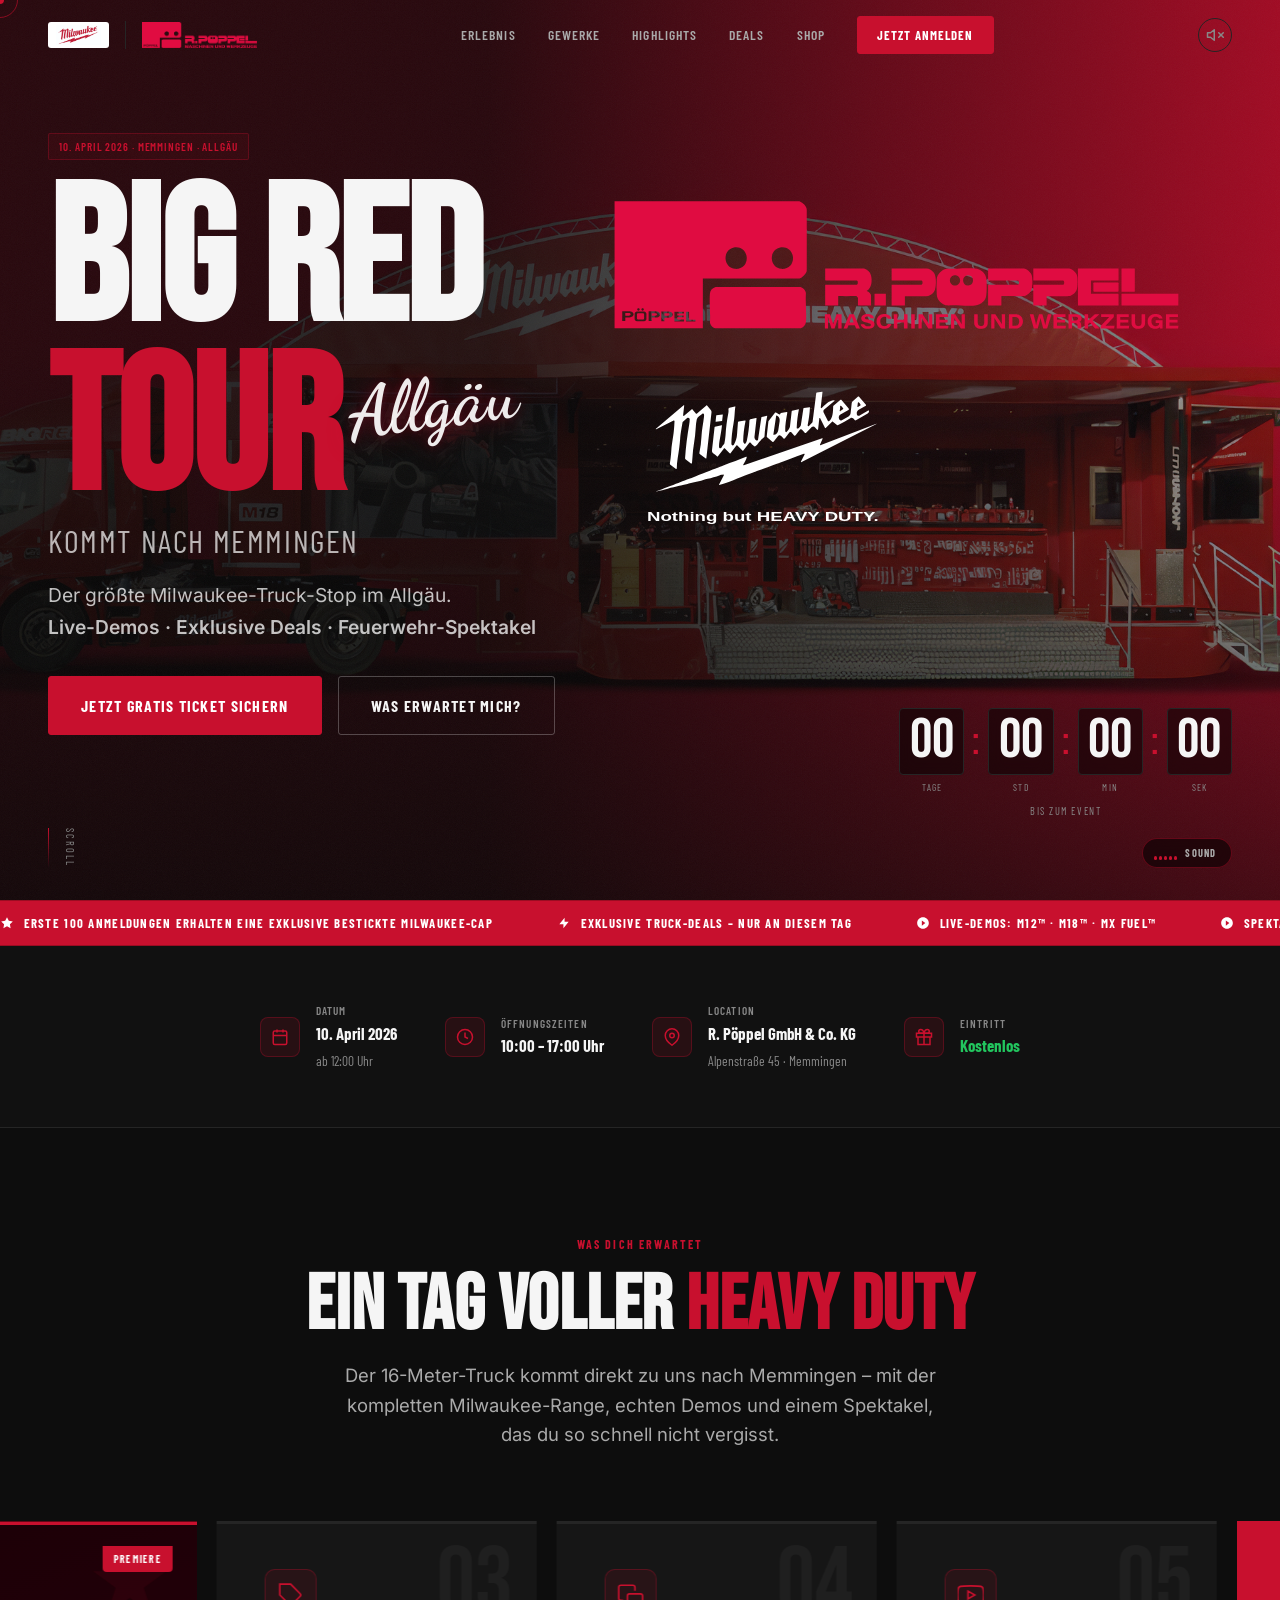
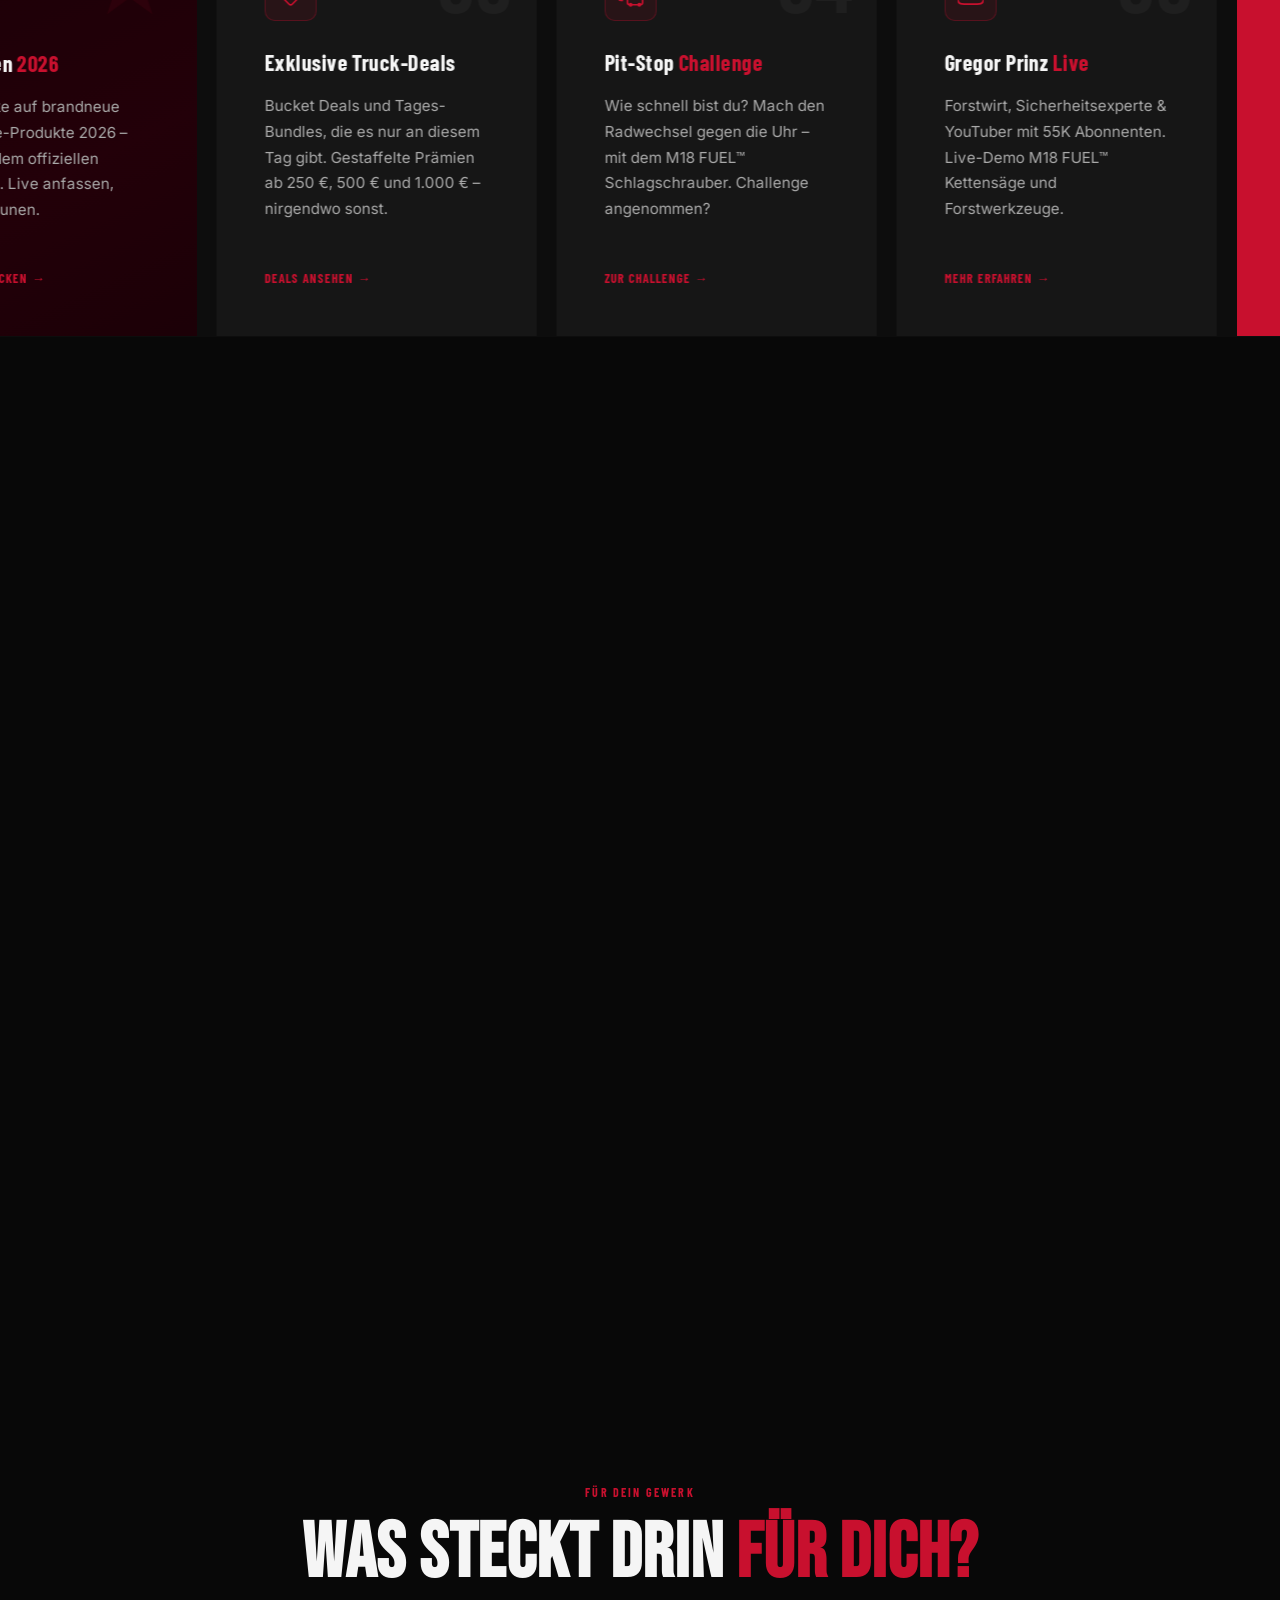
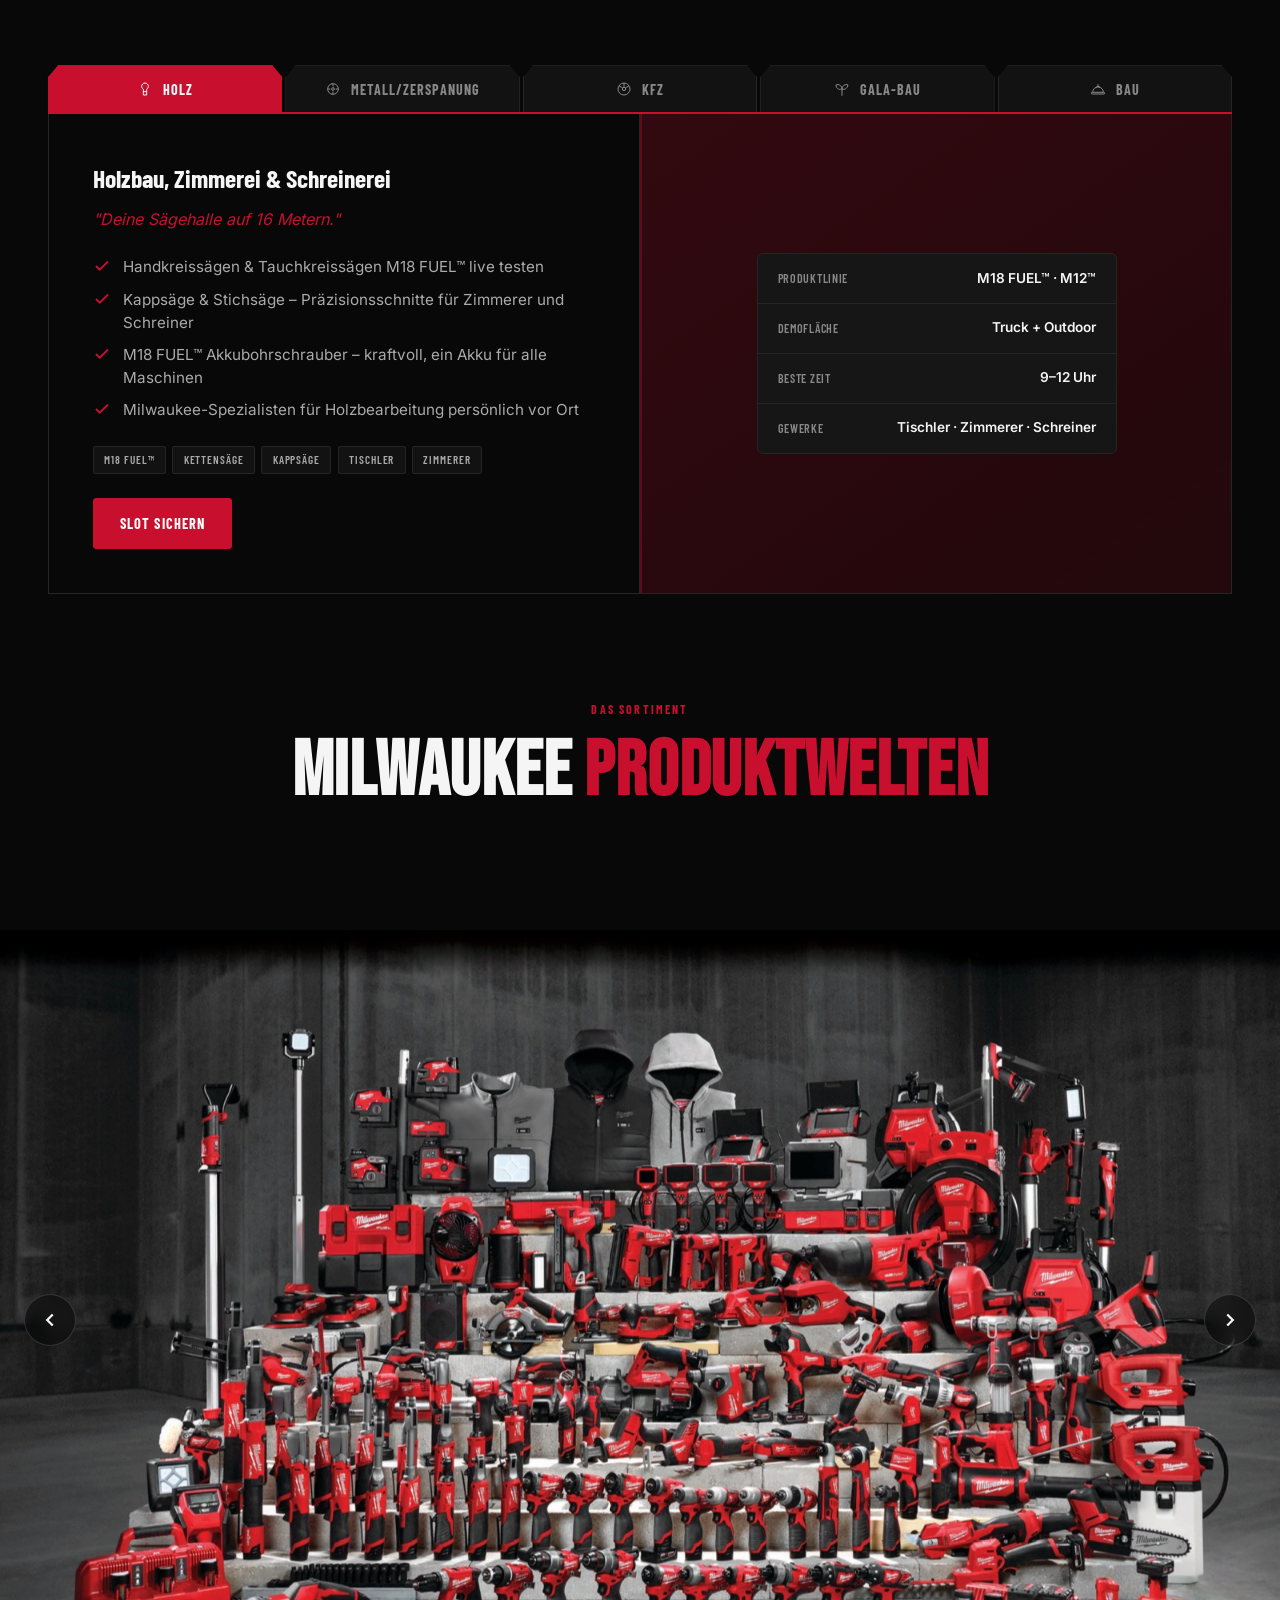
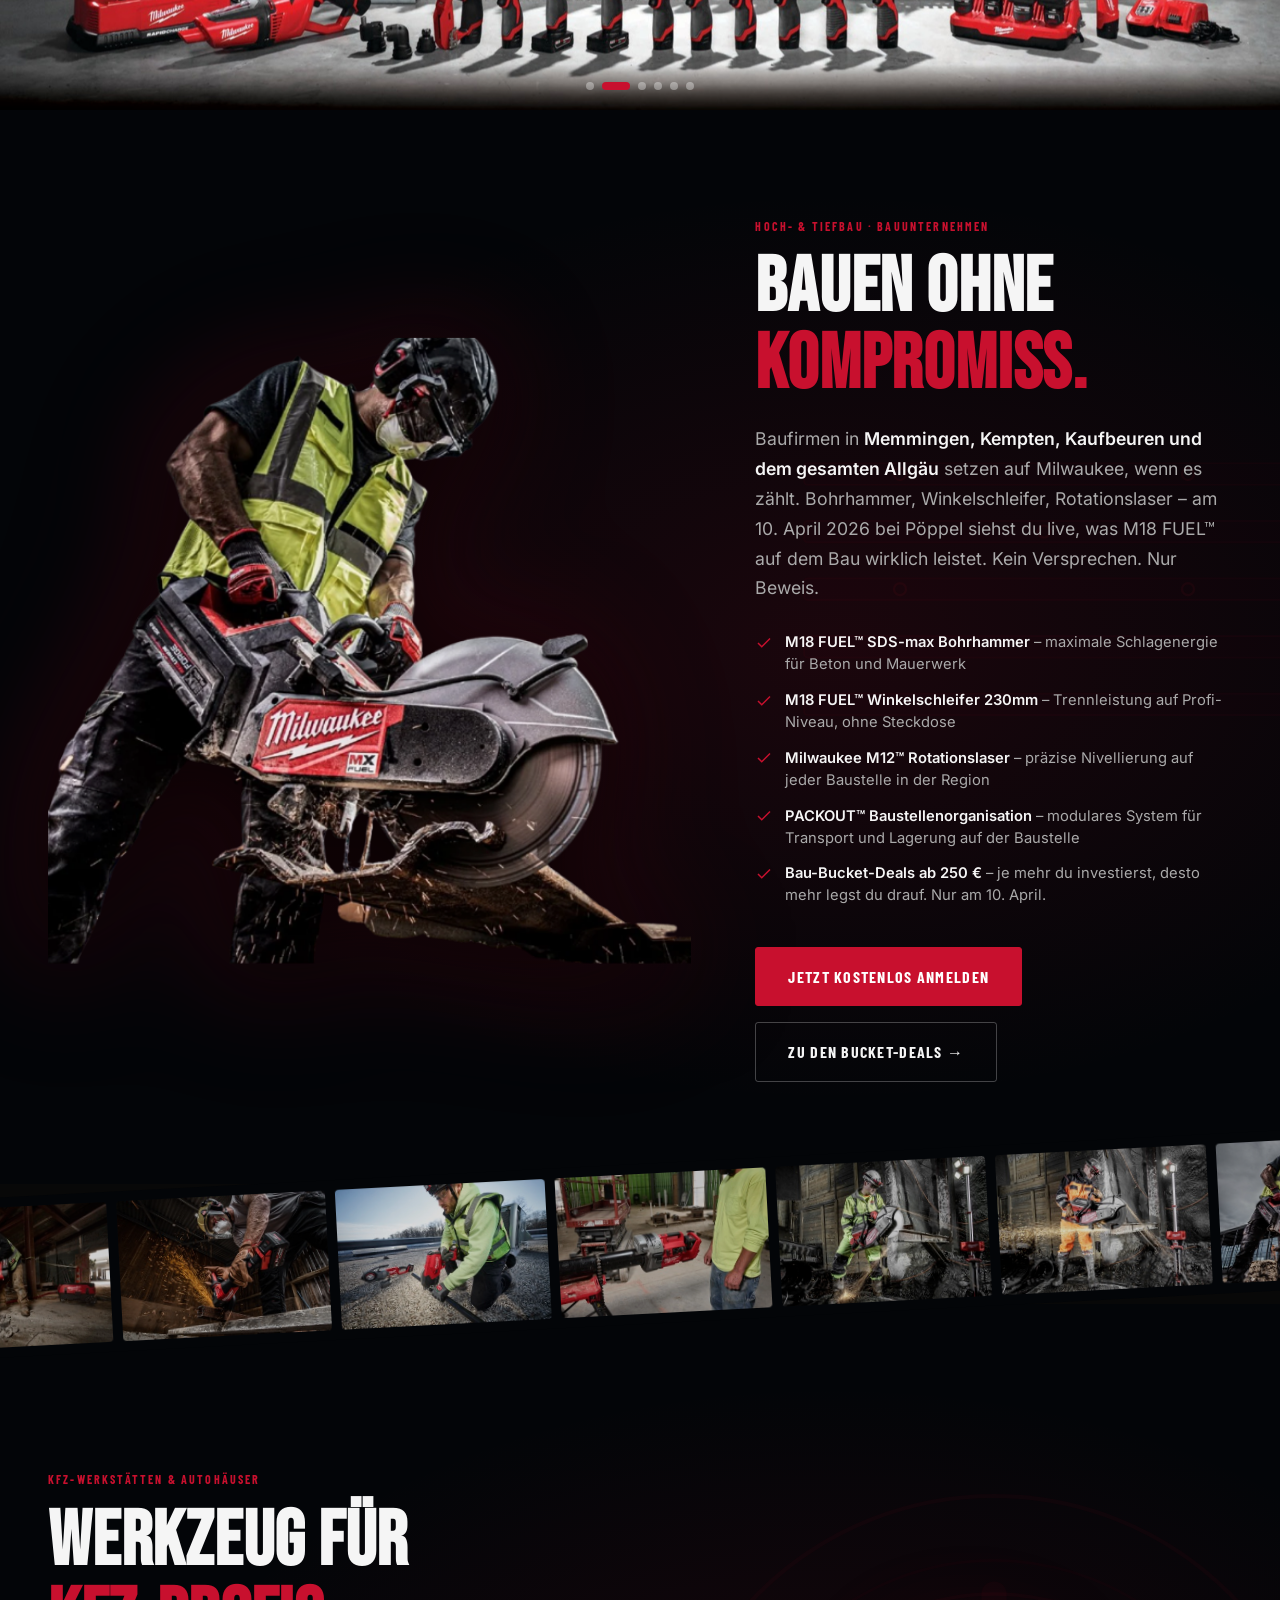
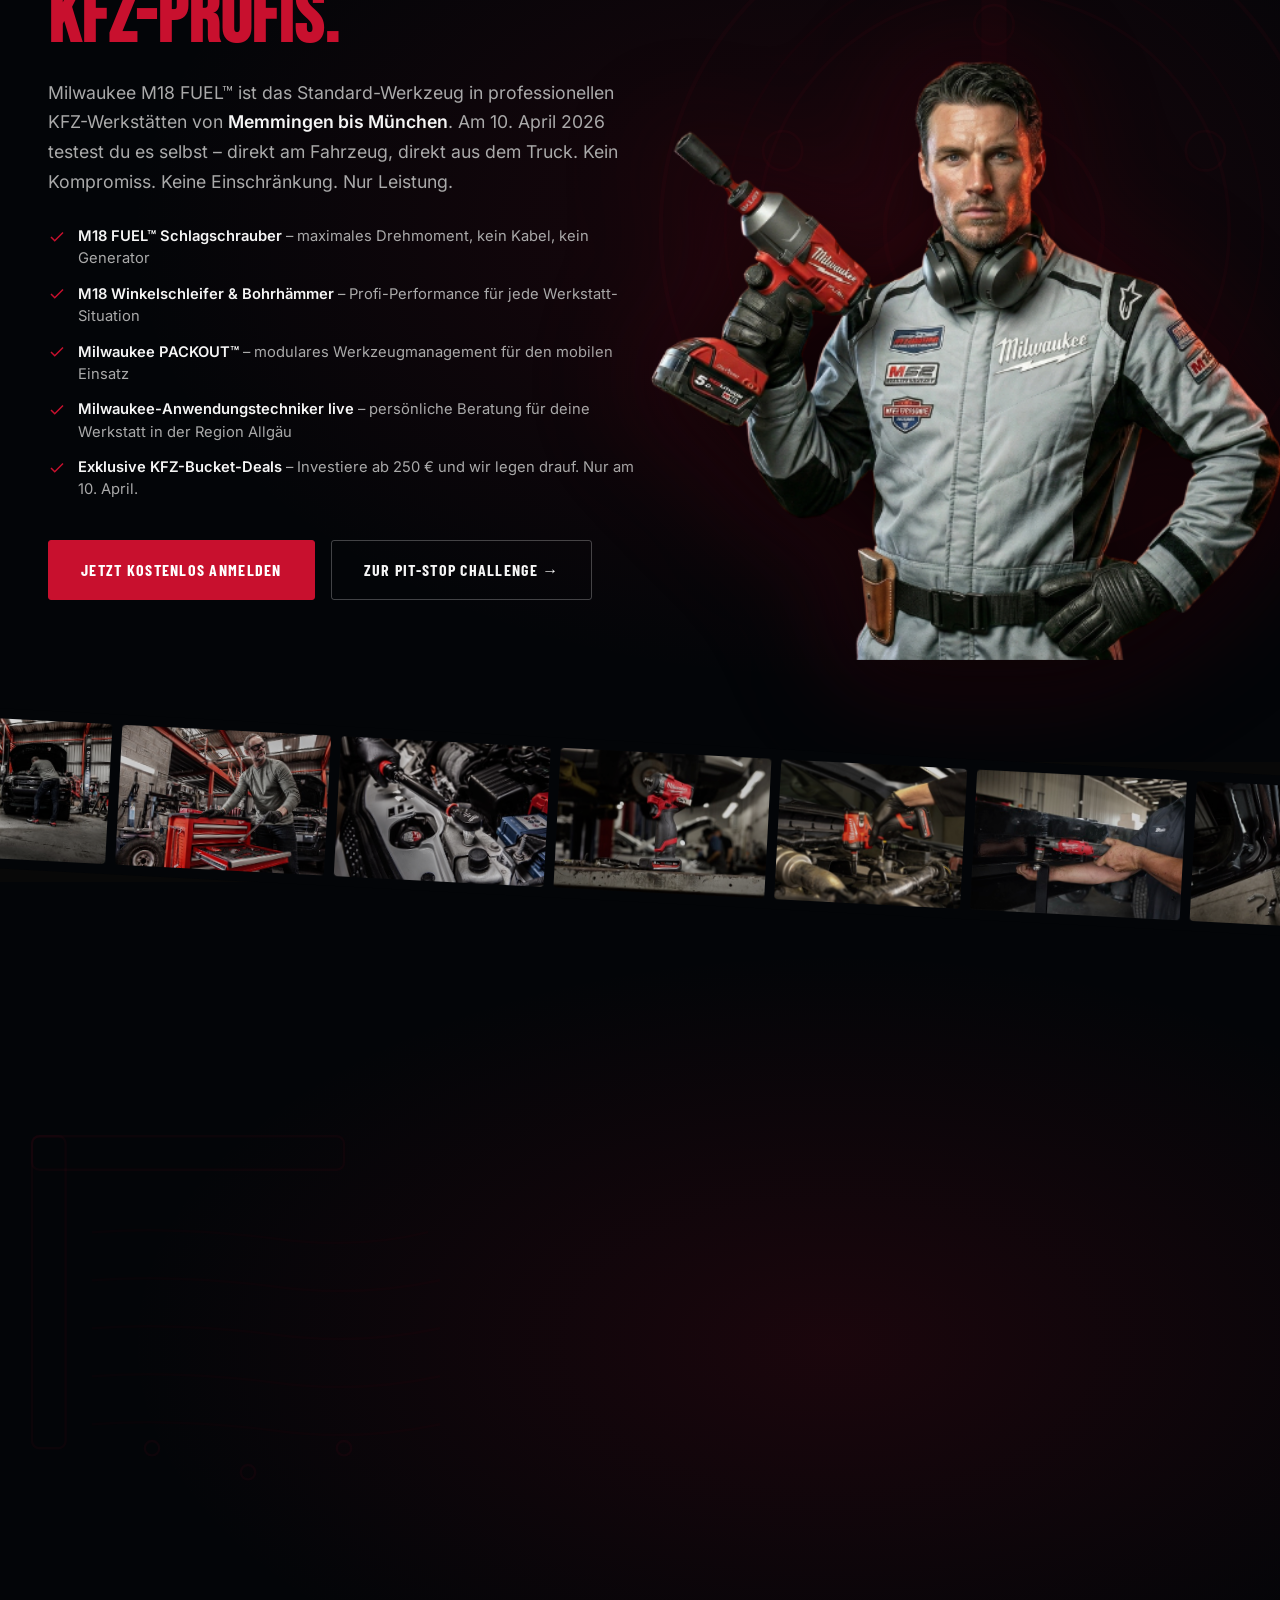
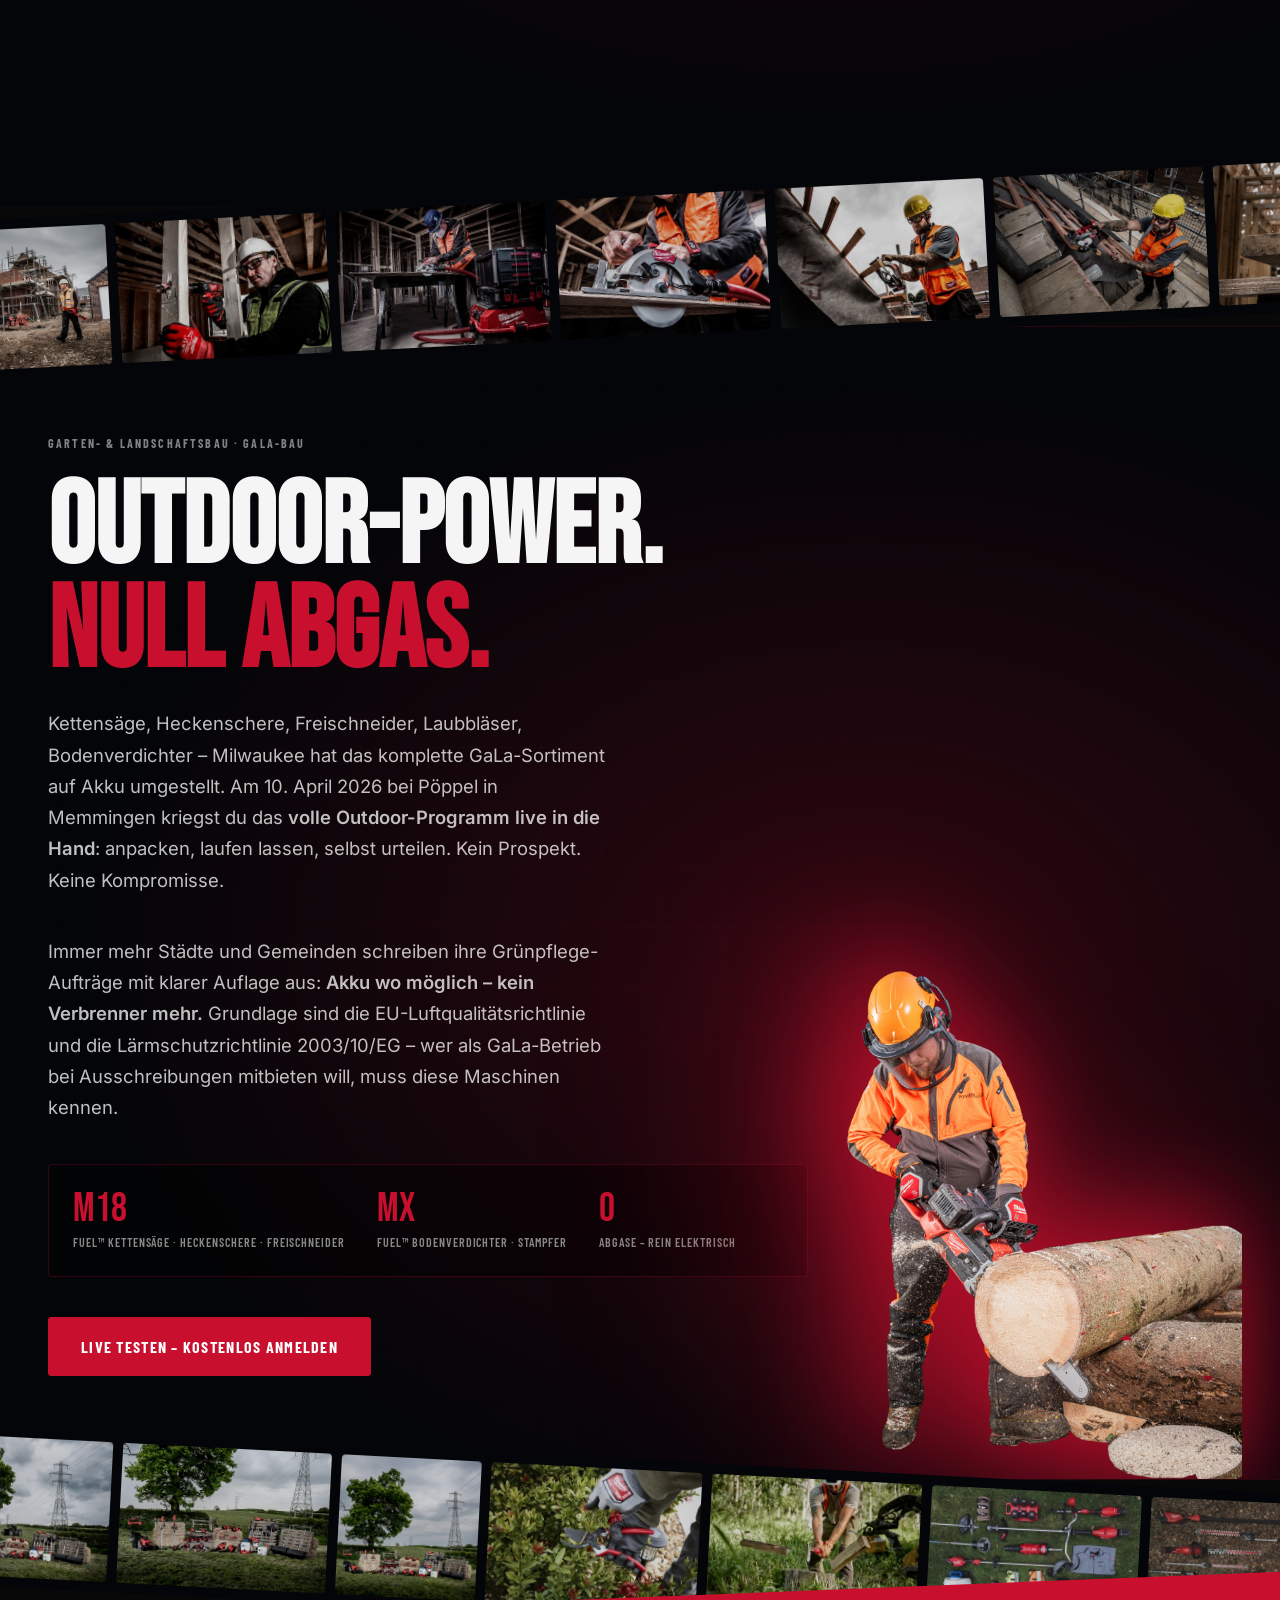
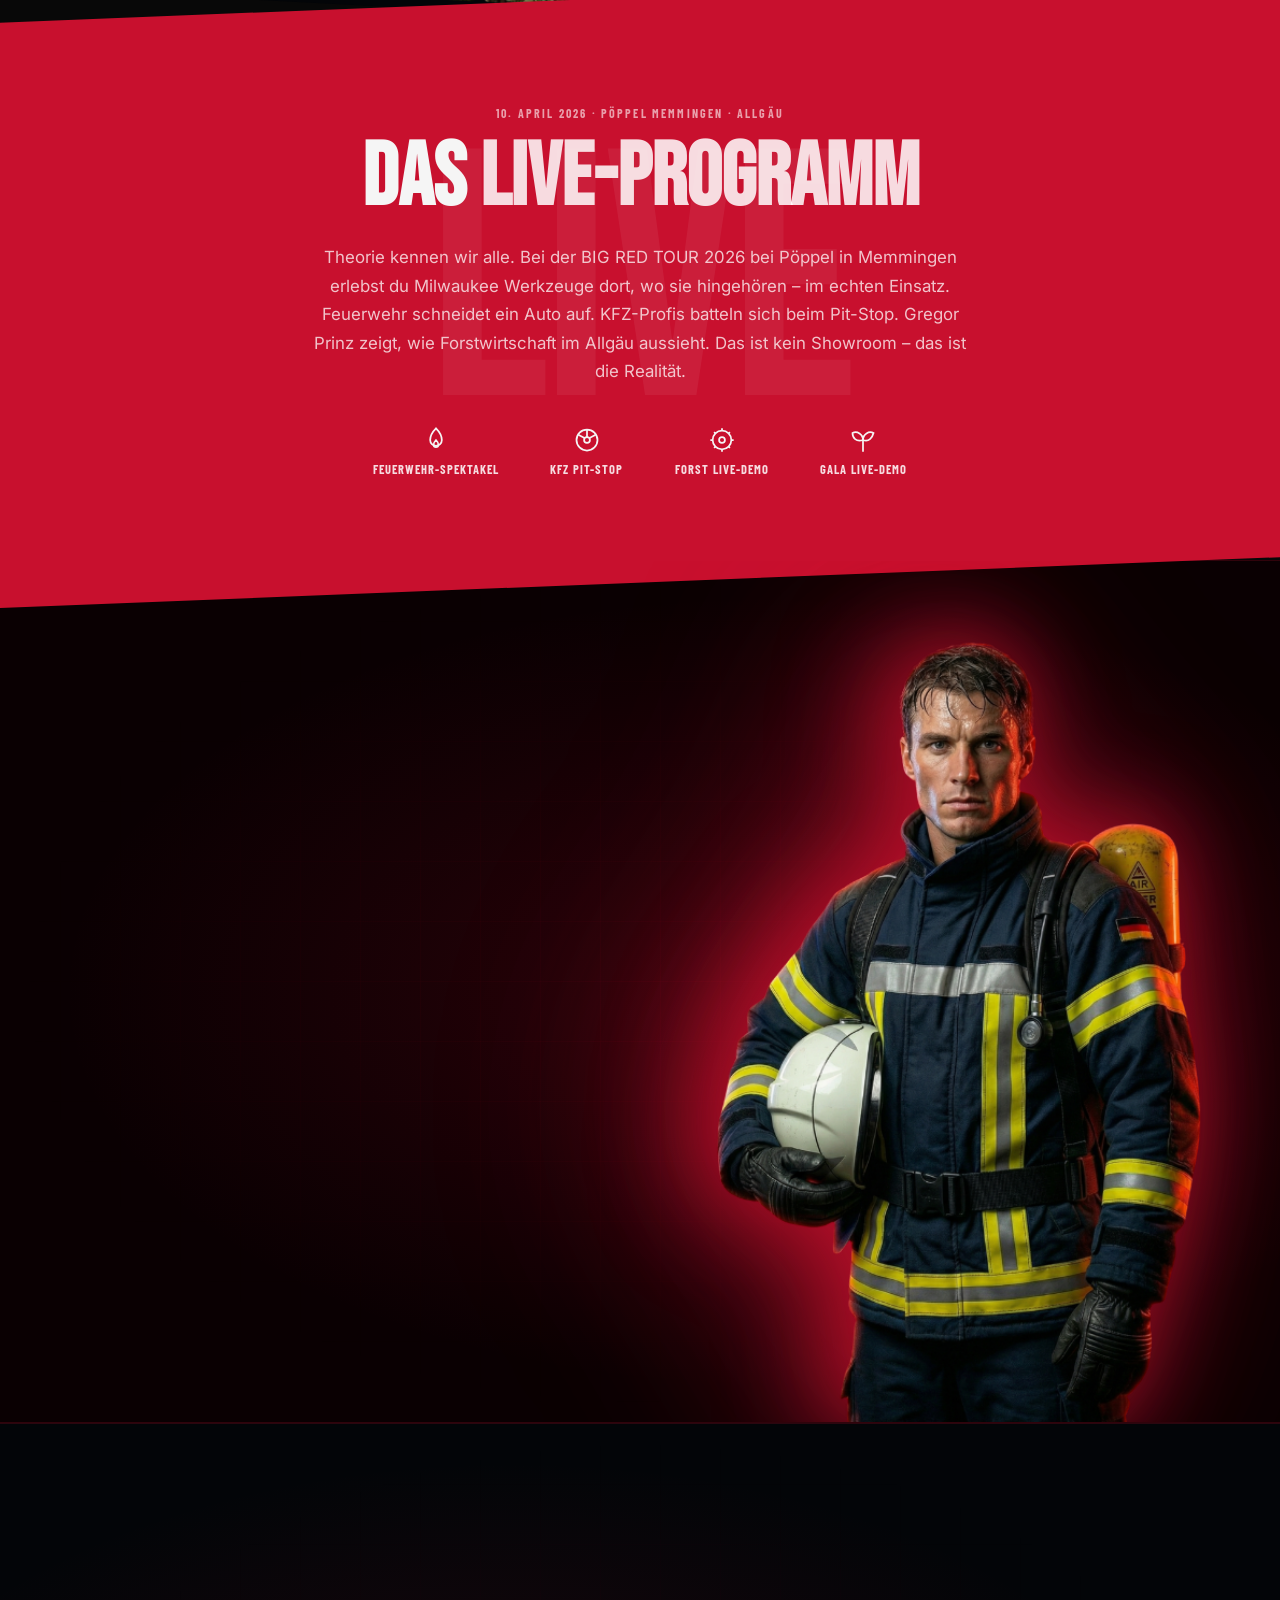
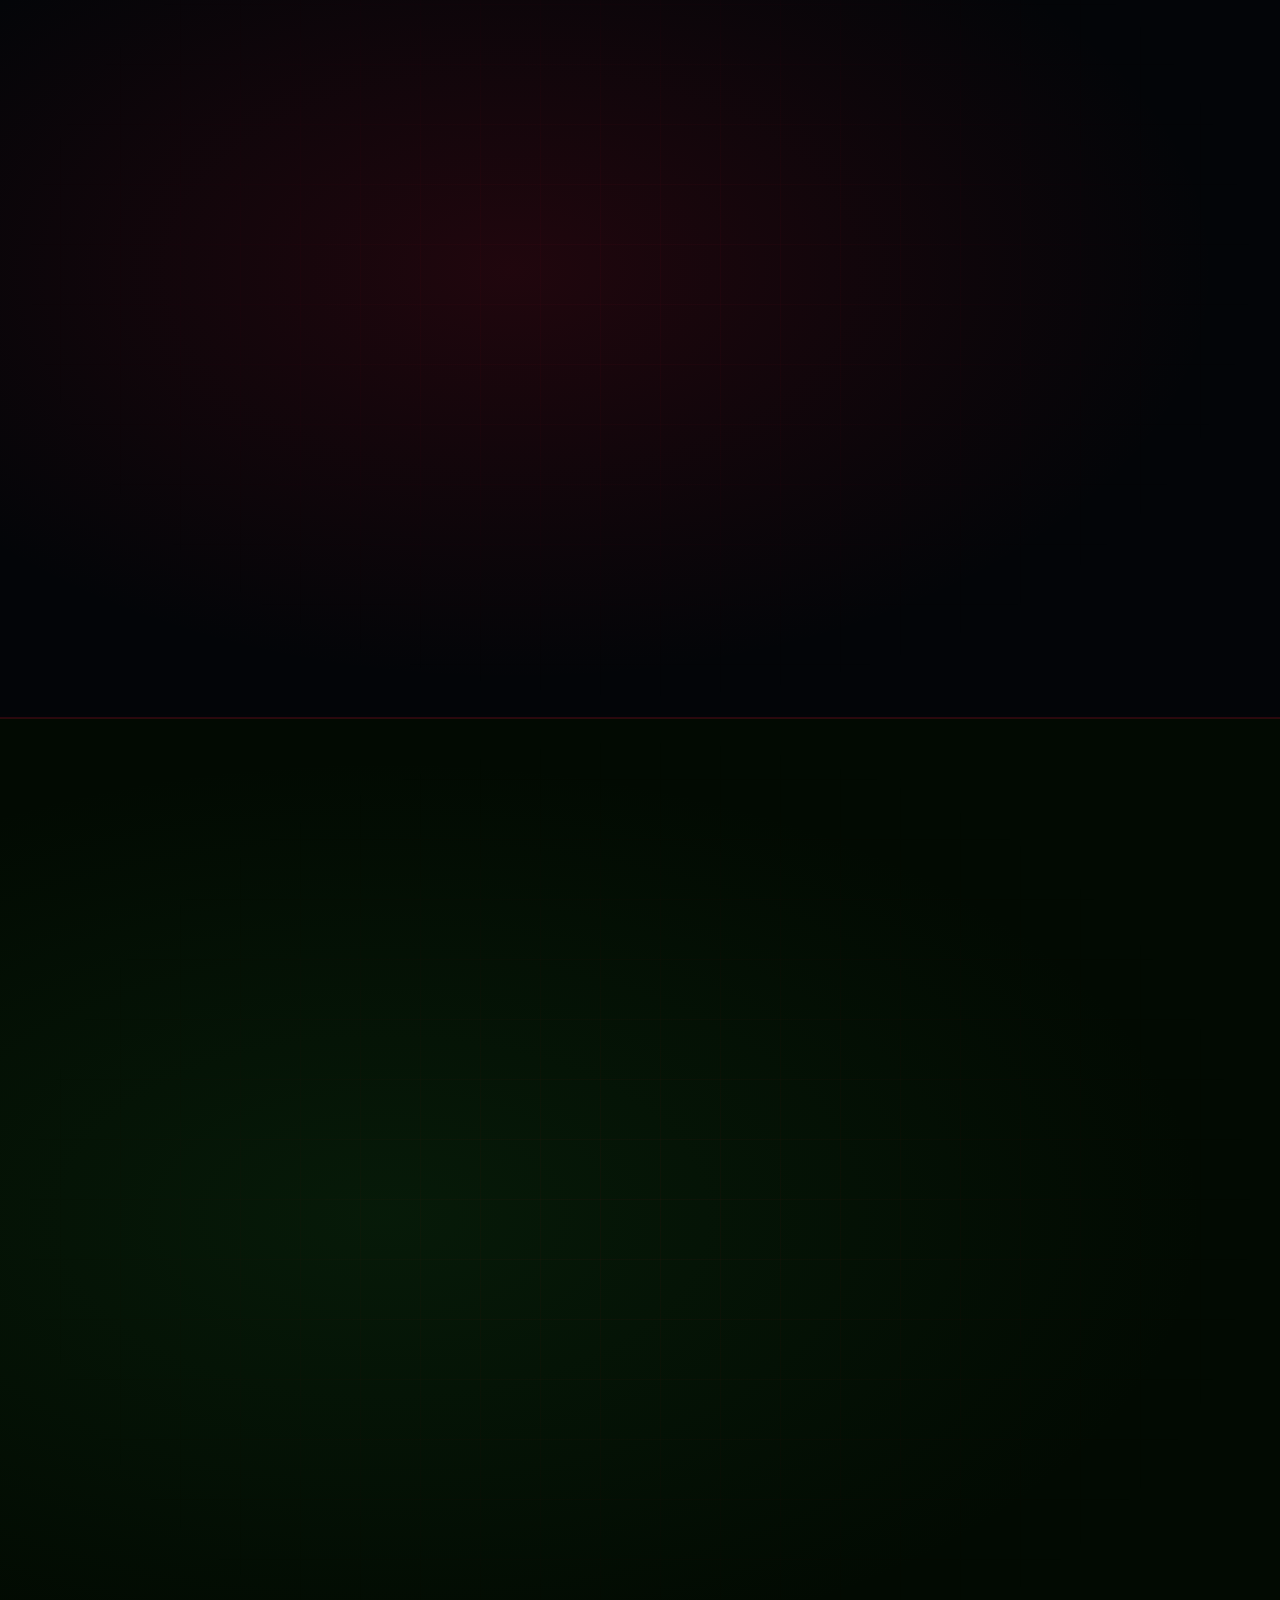
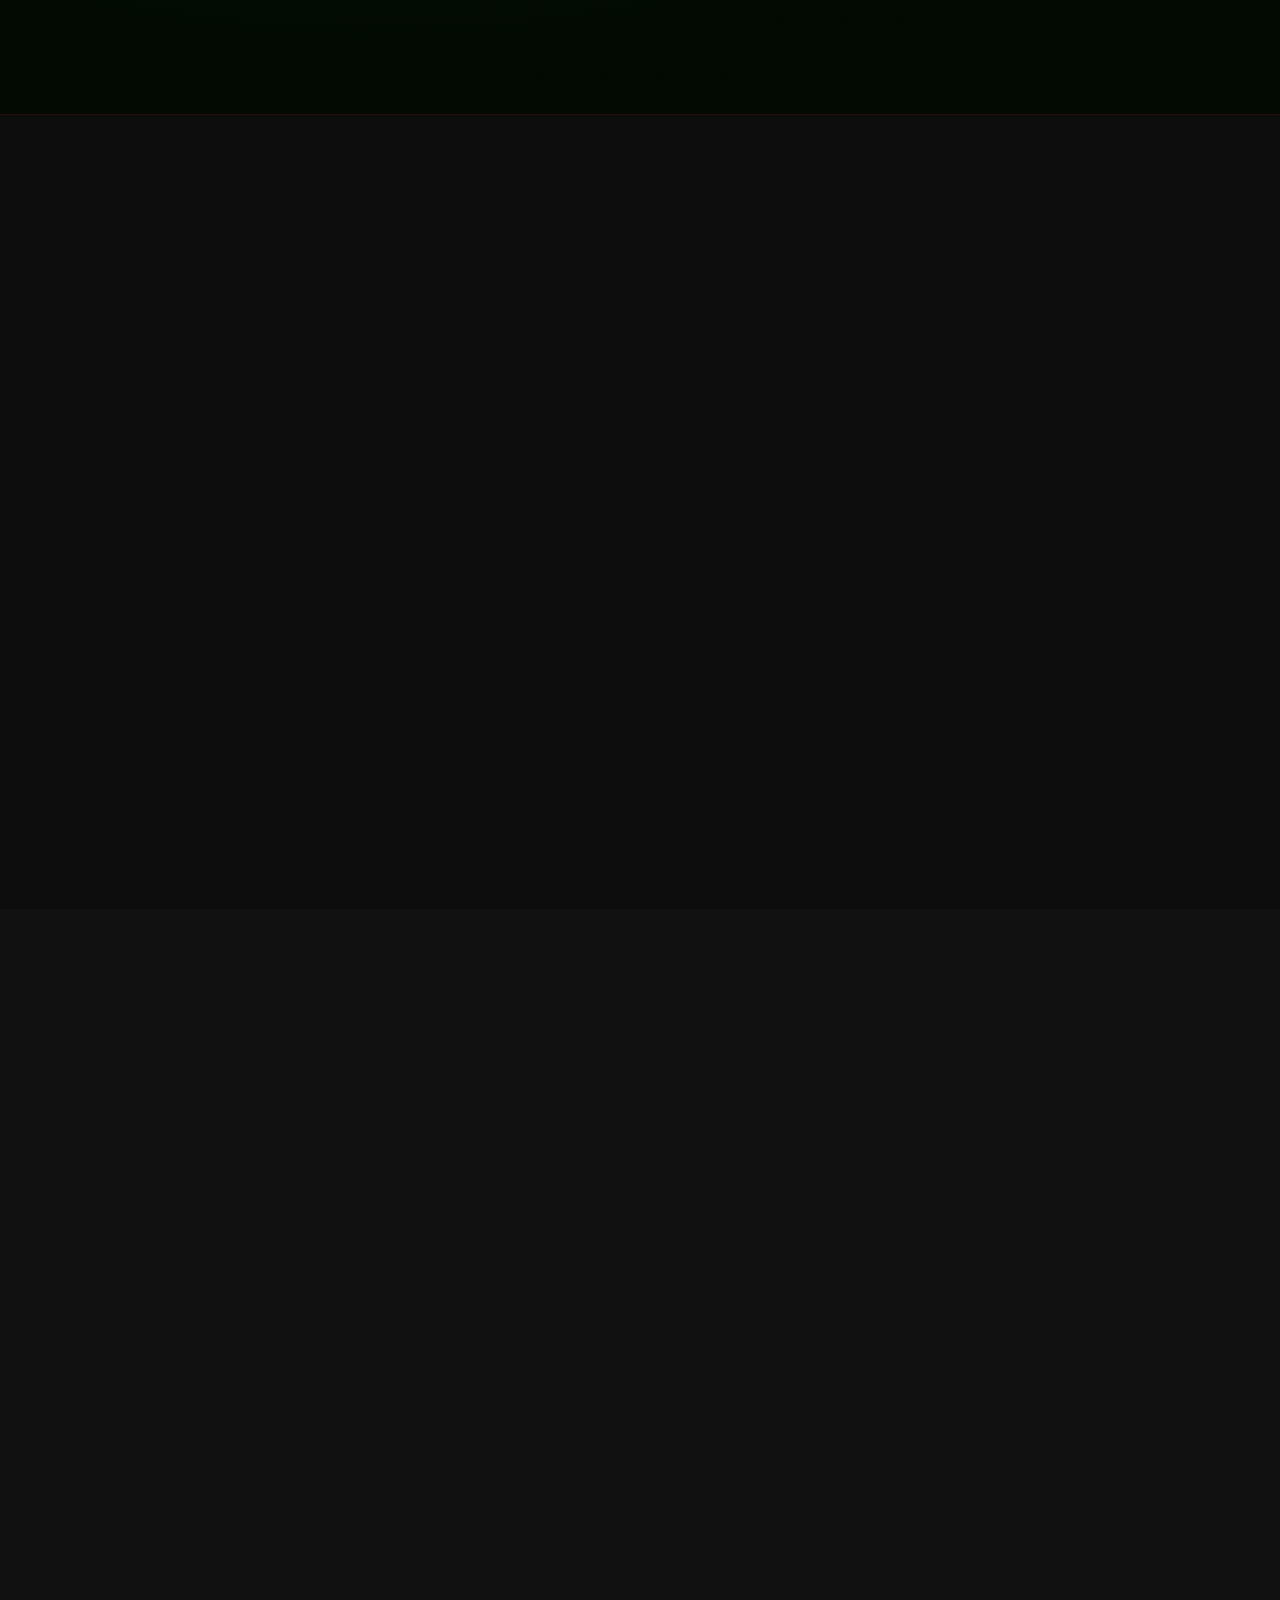
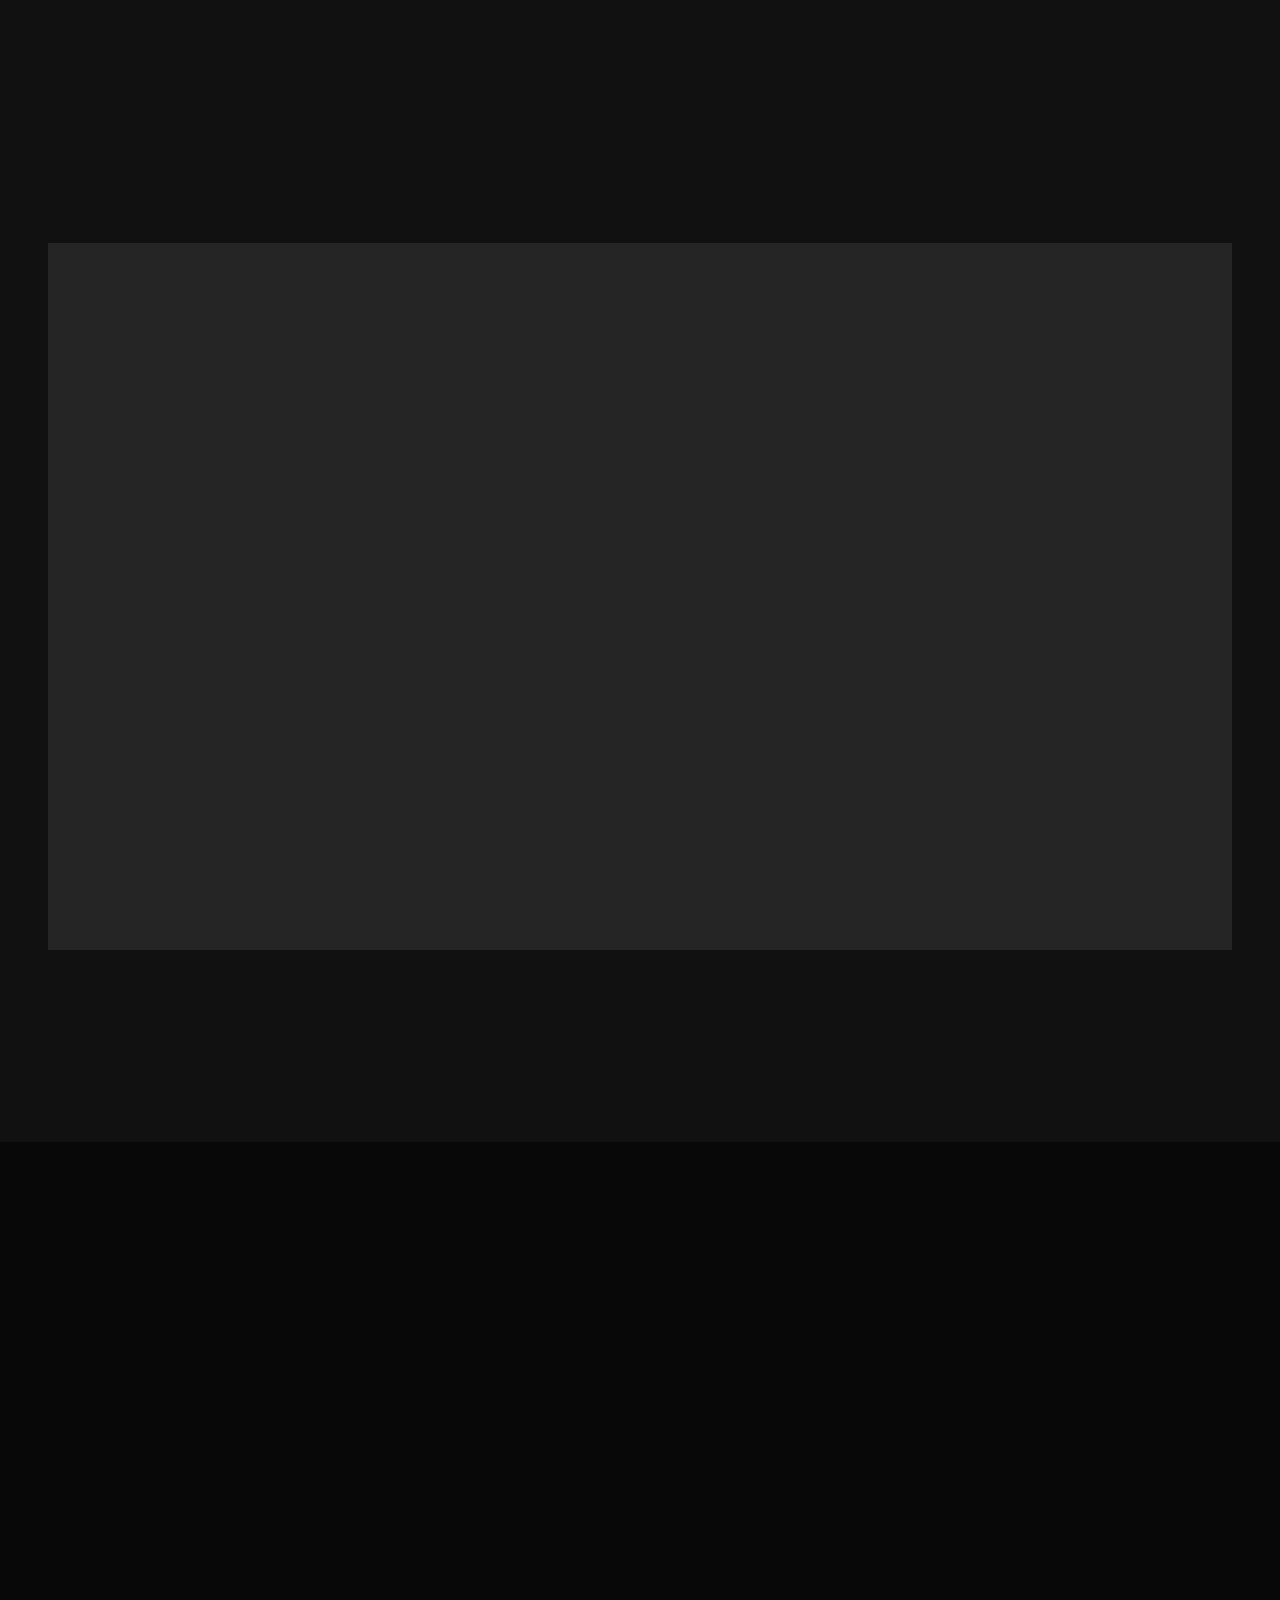
==== commit 7e52eb7e: "fix: Uhrzeit 10-17 Uhr + E-Mail Step-Layout repariert - Uhrzeit überall auf 10:00 – 17:00 Uhr geände" ====
--- a/index.html
+++ b/index.html
@@ -26,7 +26,7 @@
     "@type": "Event",
     "name": "Milwaukee BIG RED TOUR 2026 – Memmingen",
     "description": "Der größte Milwaukee-Truck-Stop im Allgäu. Live-Demos, exklusive Truck-Deals, Feuerwehr-Spektakel & 10 Milwaukee Boxen. Kostenloser Eintritt.",
-    "startDate": "2026-04-10T08:00:00+02:00",
+    "startDate": "2026-04-10T10:00:00+02:00",
     "endDate": "2026-04-10T17:00:00+02:00",
     "eventStatus": "https://schema.org/EventScheduled",
     "eventAttendanceMode": "https://schema.org/OfflineEventAttendanceMode",
@@ -334,7 +334,7 @@
             </div>
             <div>
               <span class="event-strip__label">Öffnungszeiten</span>
-              <strong class="event-strip__val">8:00 – 17:00 Uhr</strong>
+              <strong class="event-strip__val">10:00 – 17:00 Uhr</strong>
             </div>
           </div>
           <div class="event-strip__item reveal-up" style="--delay:0.2s">
@@ -1836,7 +1836,7 @@
         </div>
         <div class="footer__col">
           <h4 class="footer__h4">Milwaukee BIG RED TOUR 2026</h4>
-          <p>10. April 2026<br>8:00 – 17:00 Uhr<br>R. Pöppel GmbH &amp; Co. KG<br>Alpenstraße 45 · 87700 Memmingen<br>Tel: +49 8331 9559-0<br><a href="mailto:info@poeppel-wkz.de" class="footer__link" style="margin-bottom:0">info@poeppel-wkz.de</a></p>
+          <p>10. April 2026<br>10:00 – 17:00 Uhr<br>R. Pöppel GmbH &amp; Co. KG<br>Alpenstraße 45 · 87700 Memmingen<br>Tel: +49 8331 9559-0<br><a href="mailto:info@poeppel-wkz.de" class="footer__link" style="margin-bottom:0">info@poeppel-wkz.de</a></p>
         </div>
         <div class="footer__col">
           <h4 class="footer__h4">Links</h4>
--- a/css/style.css
+++ b/css/style.css
@@ -3538,6 +3538,7 @@
 }
 
 @media (max-width: 768px) {
+  .gewerk-strip { display: none; }
   .gewerk-strip__track {
     animation-duration: 20s;
   }
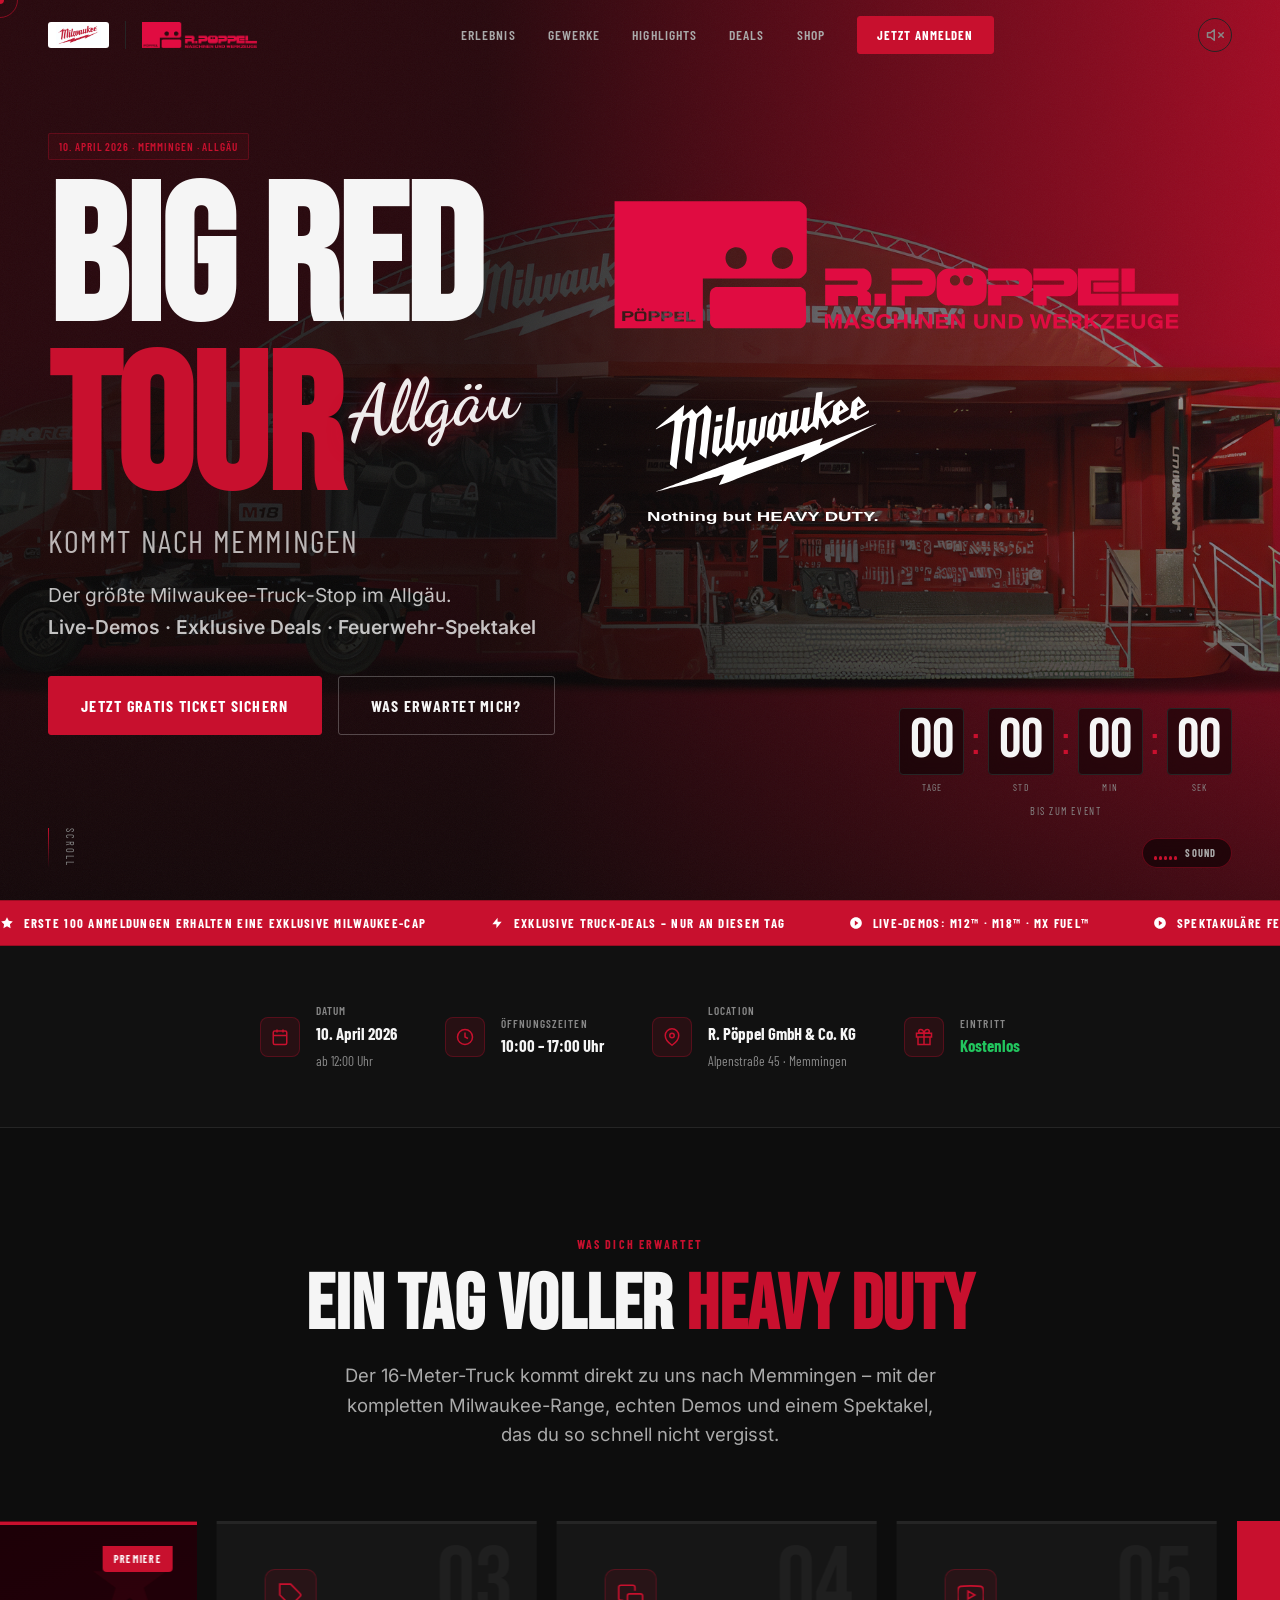
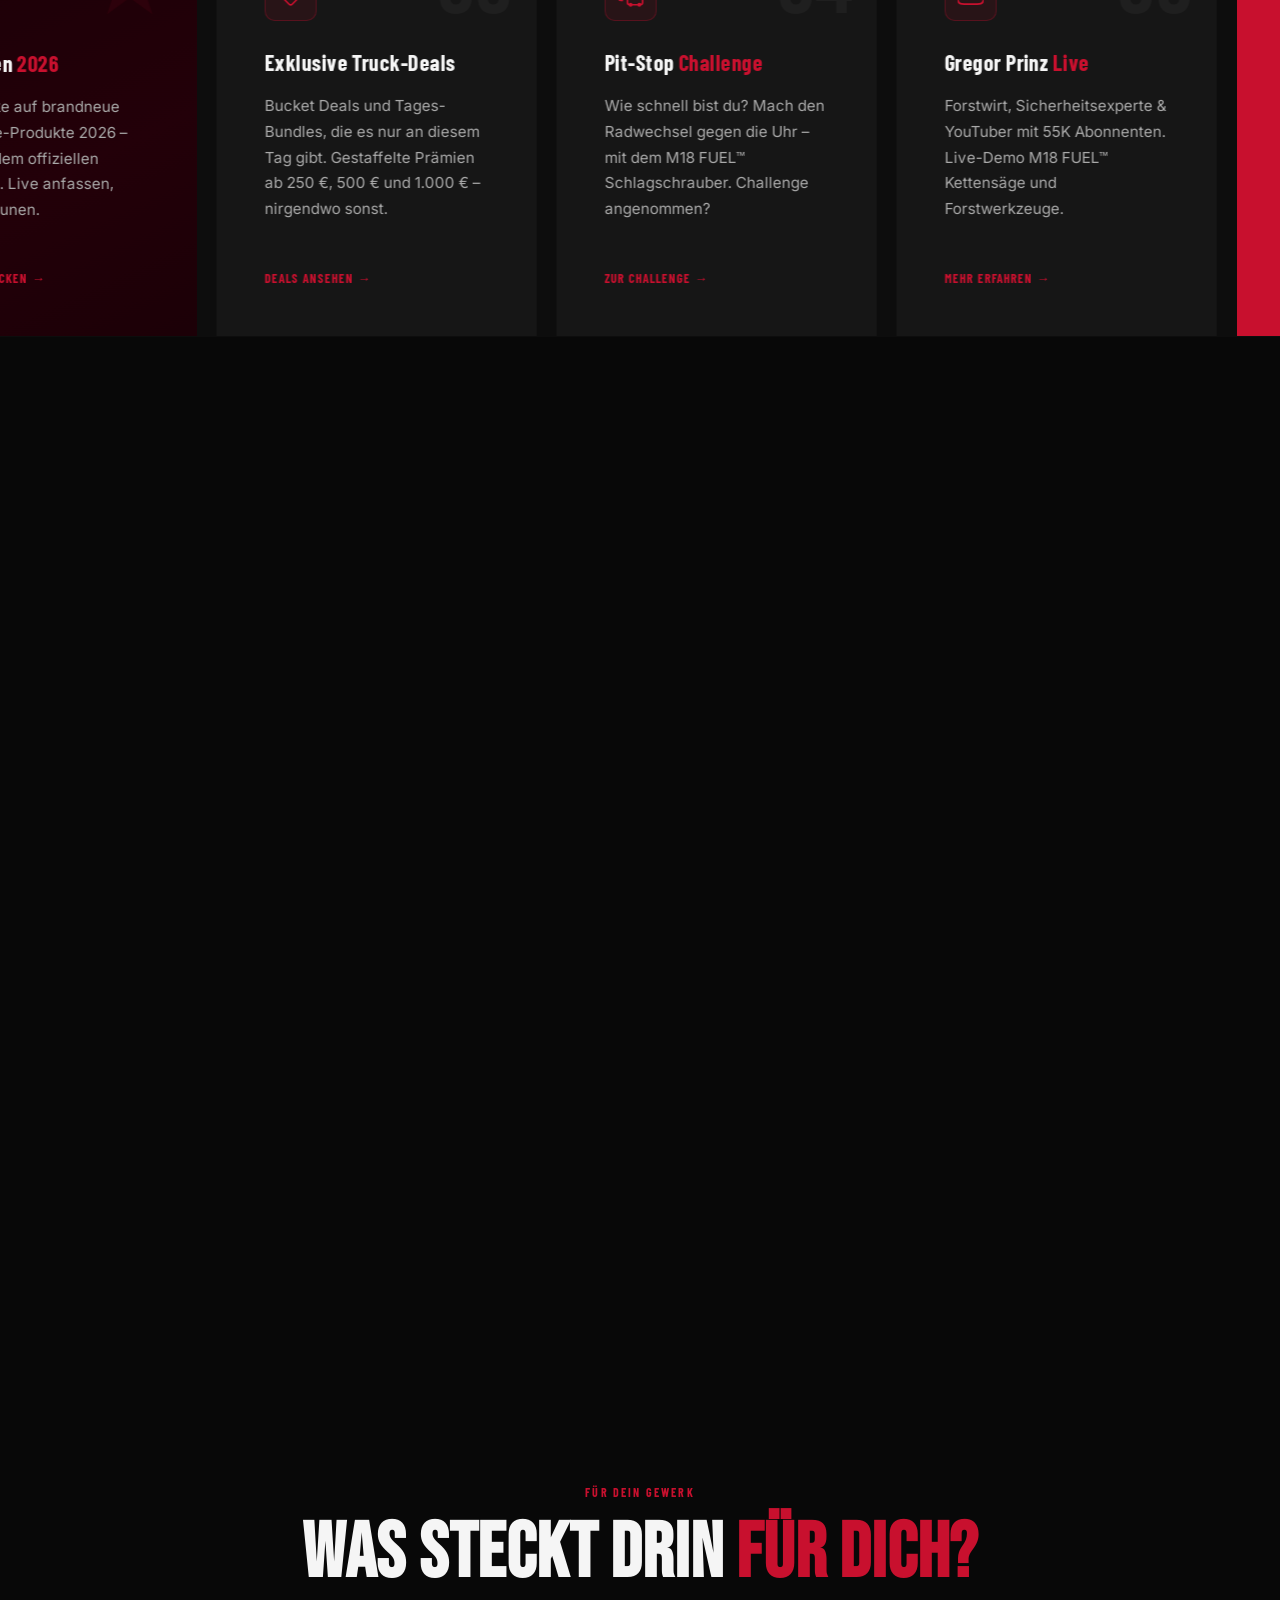
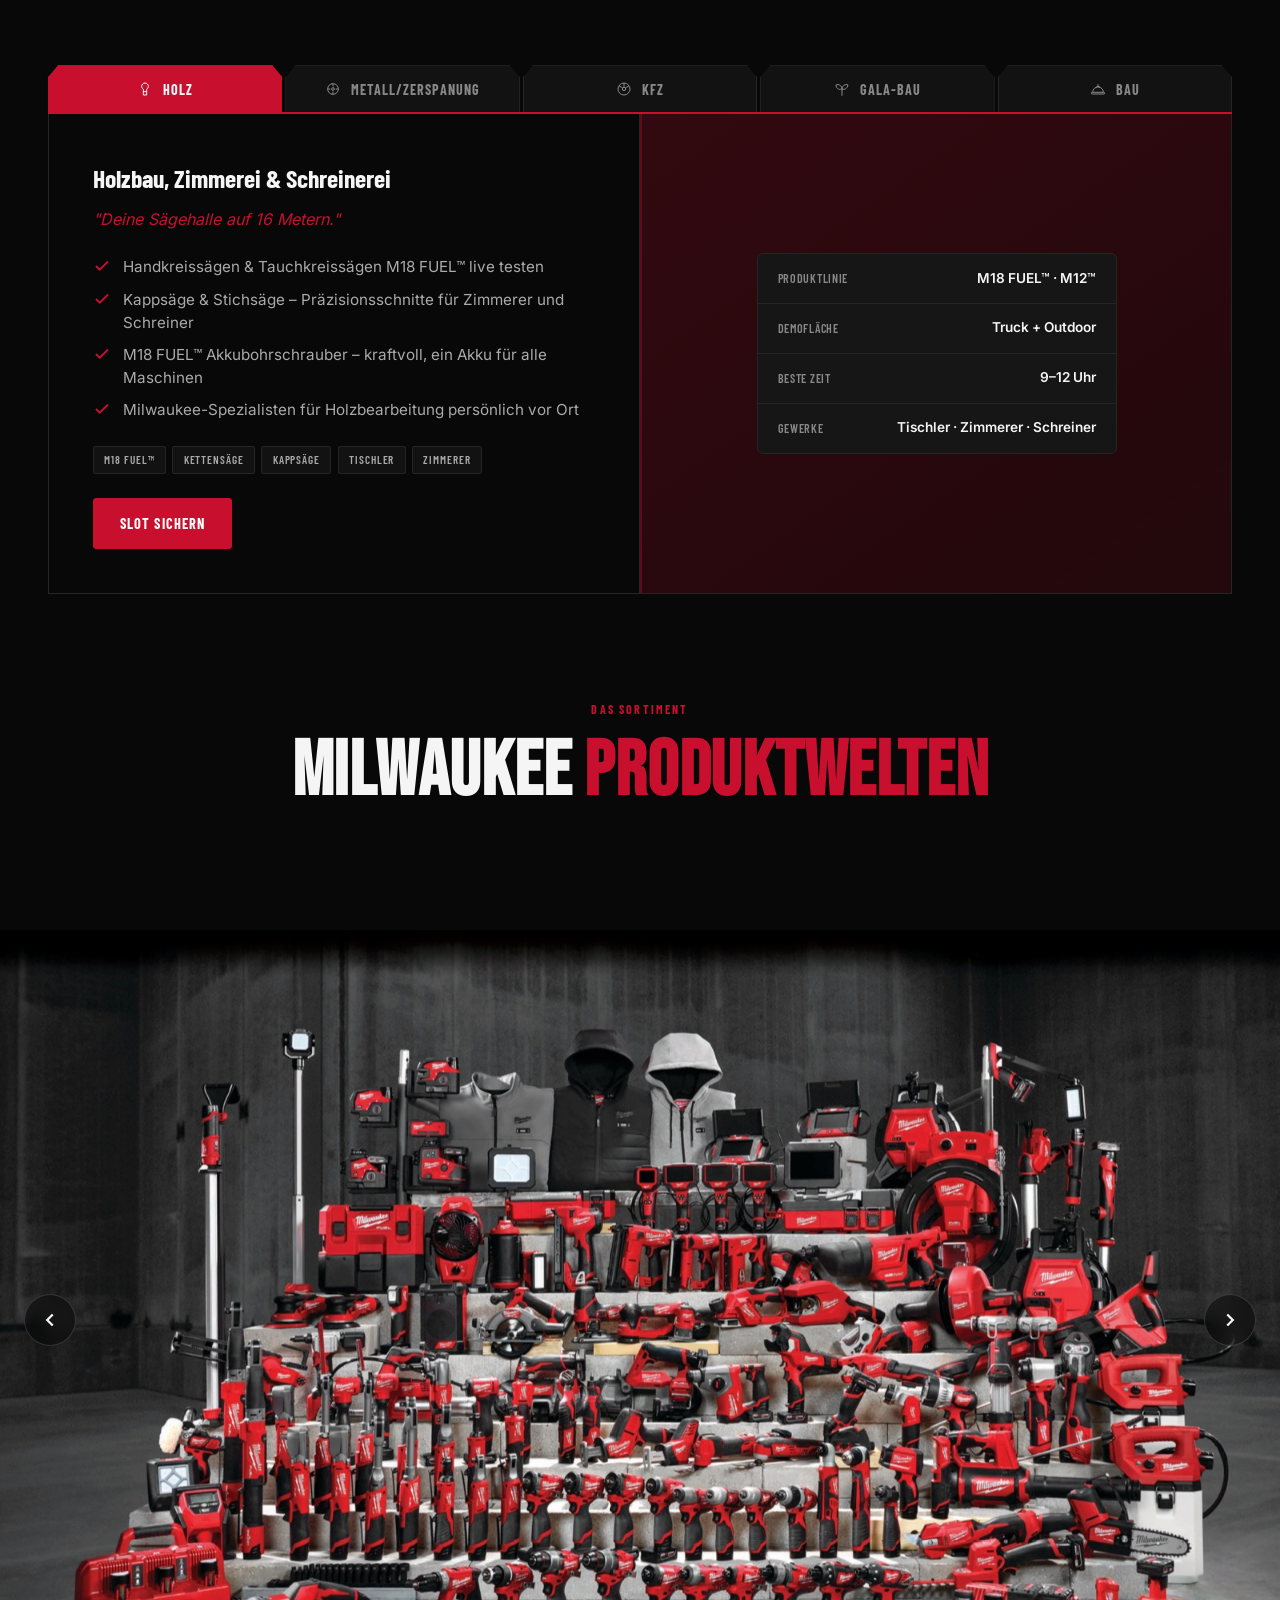
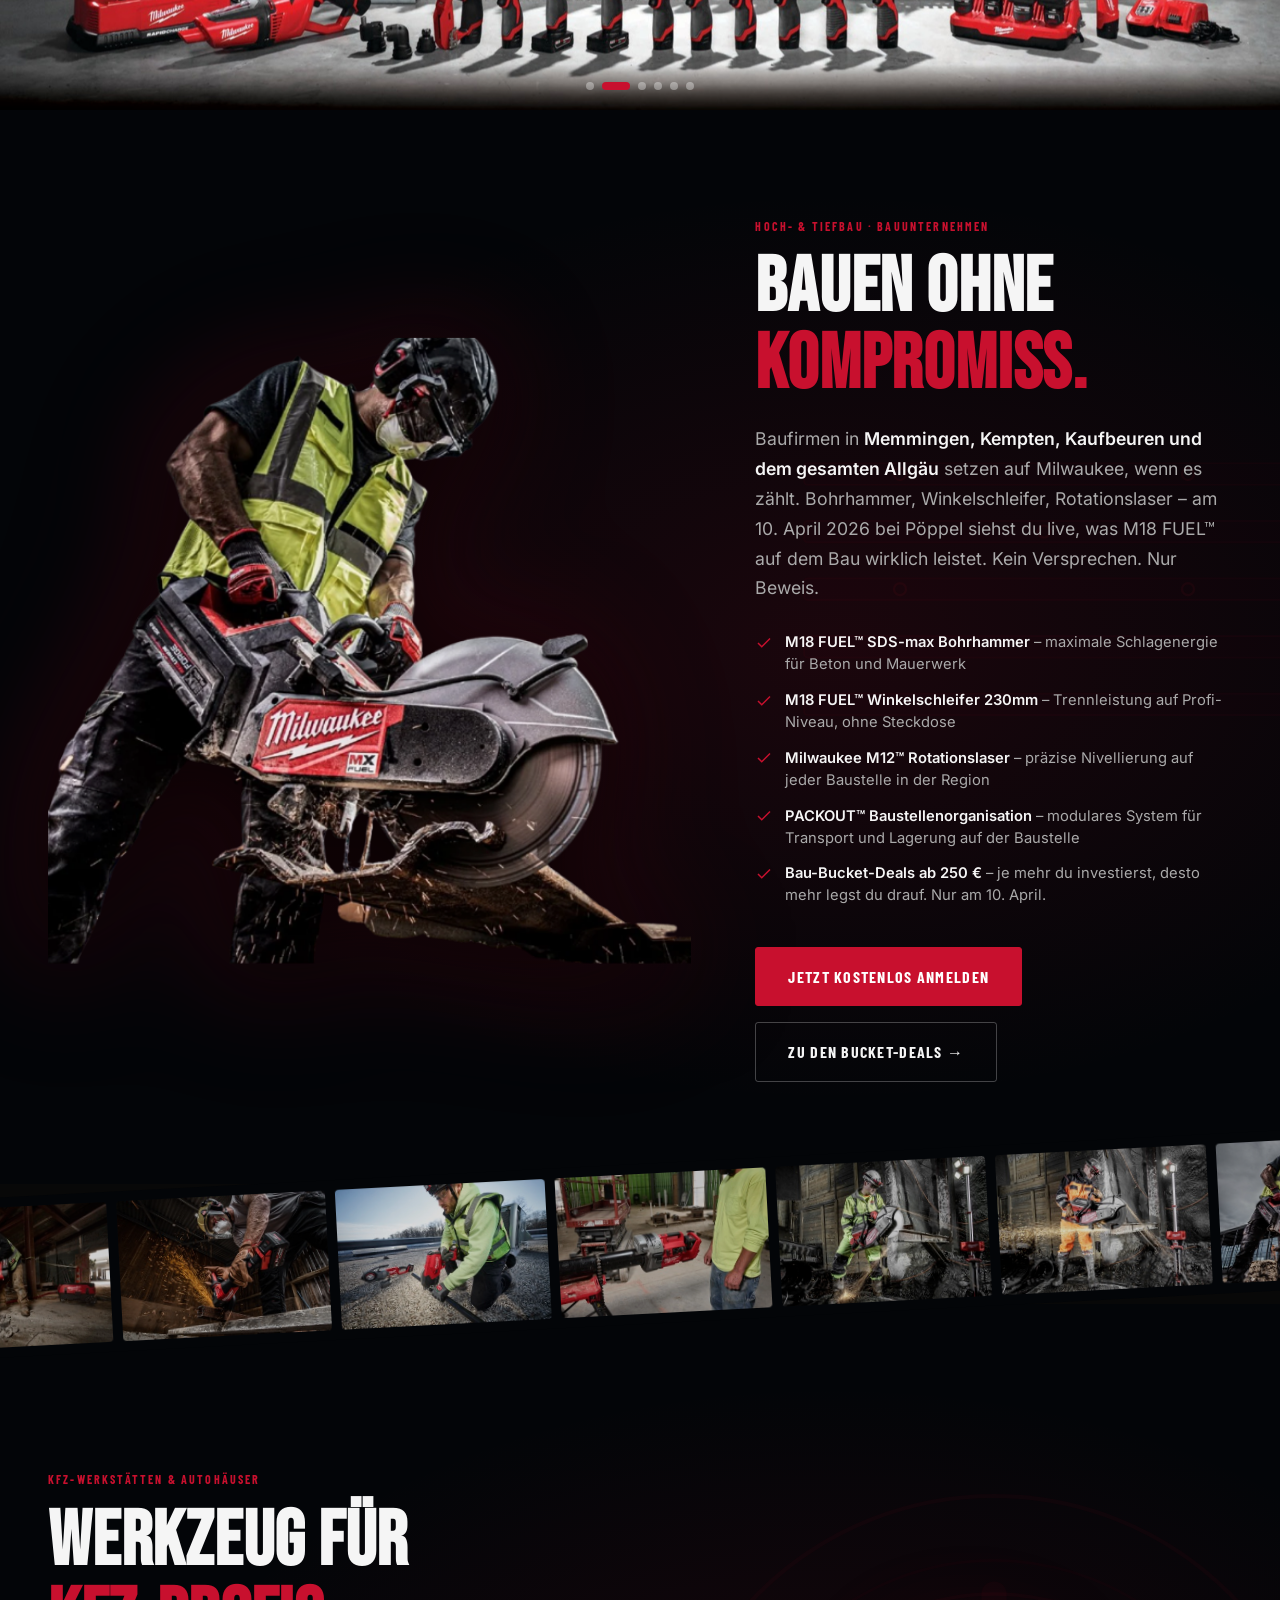
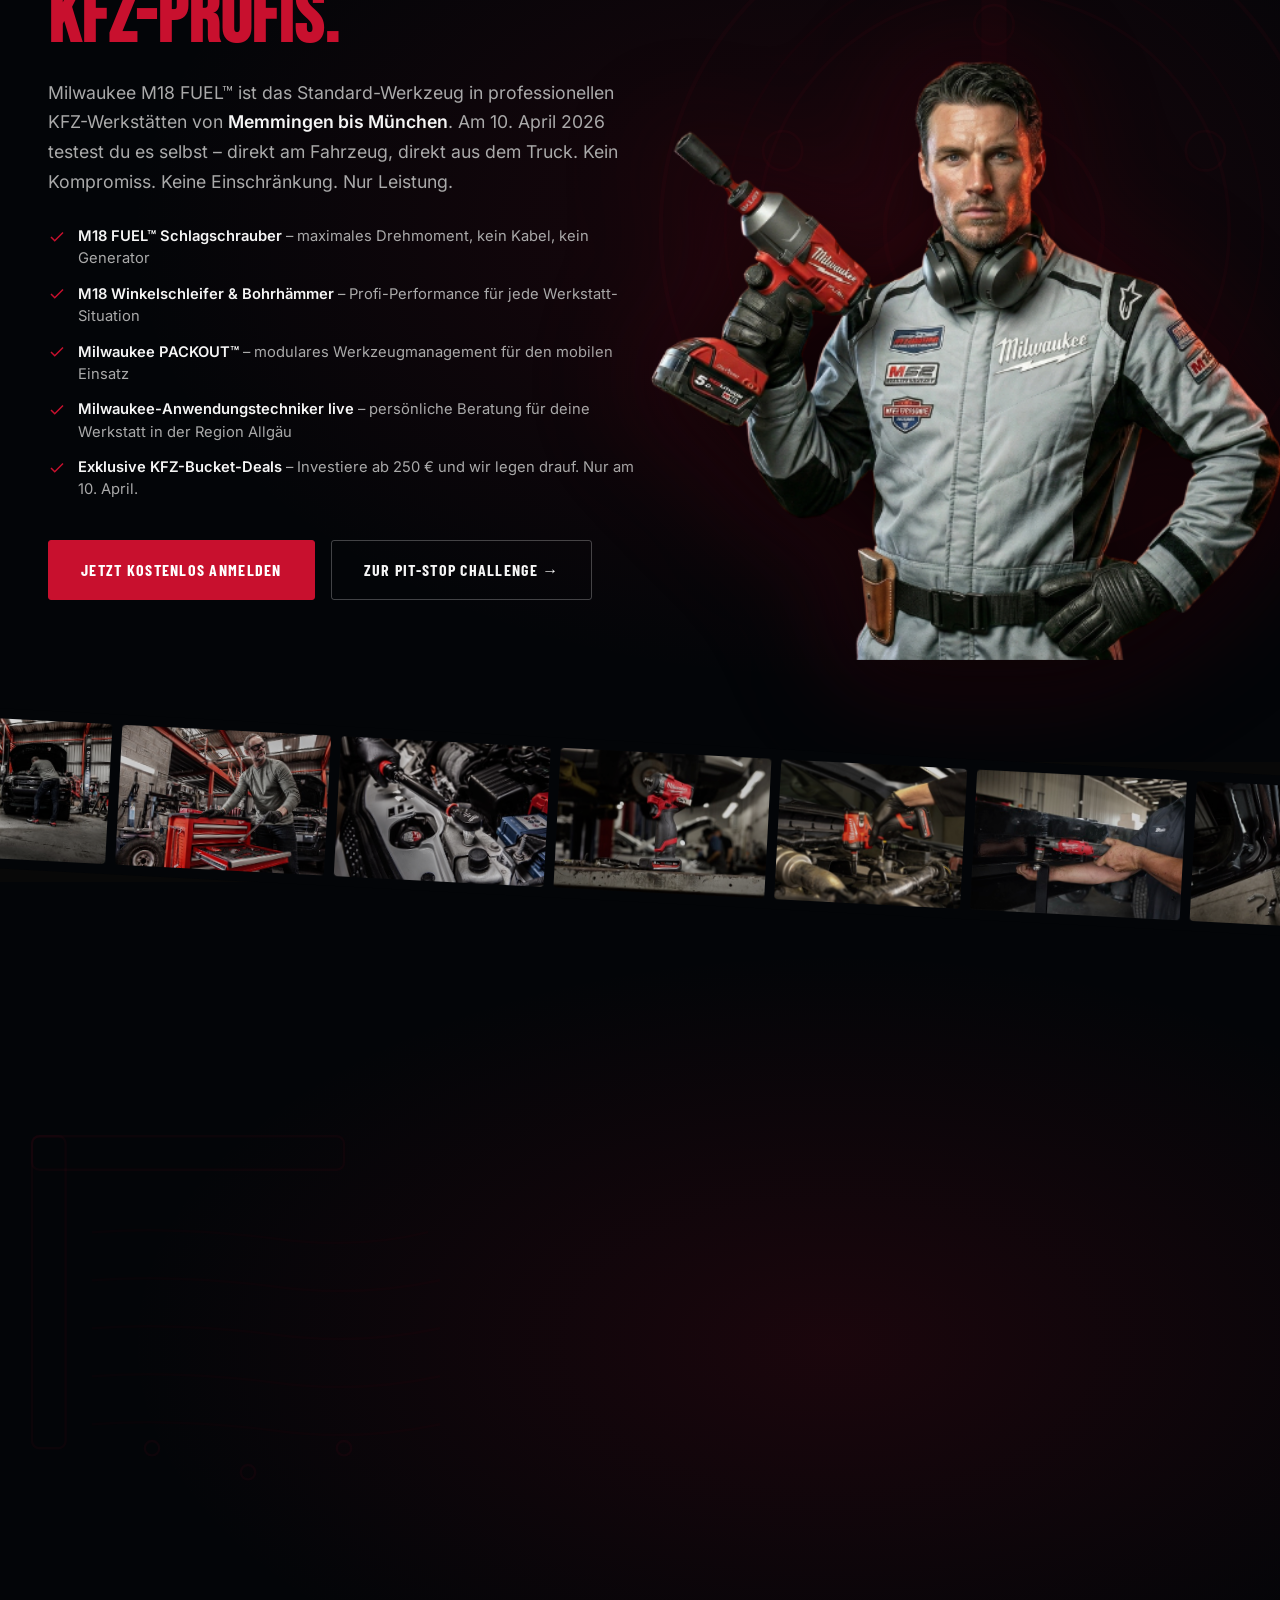
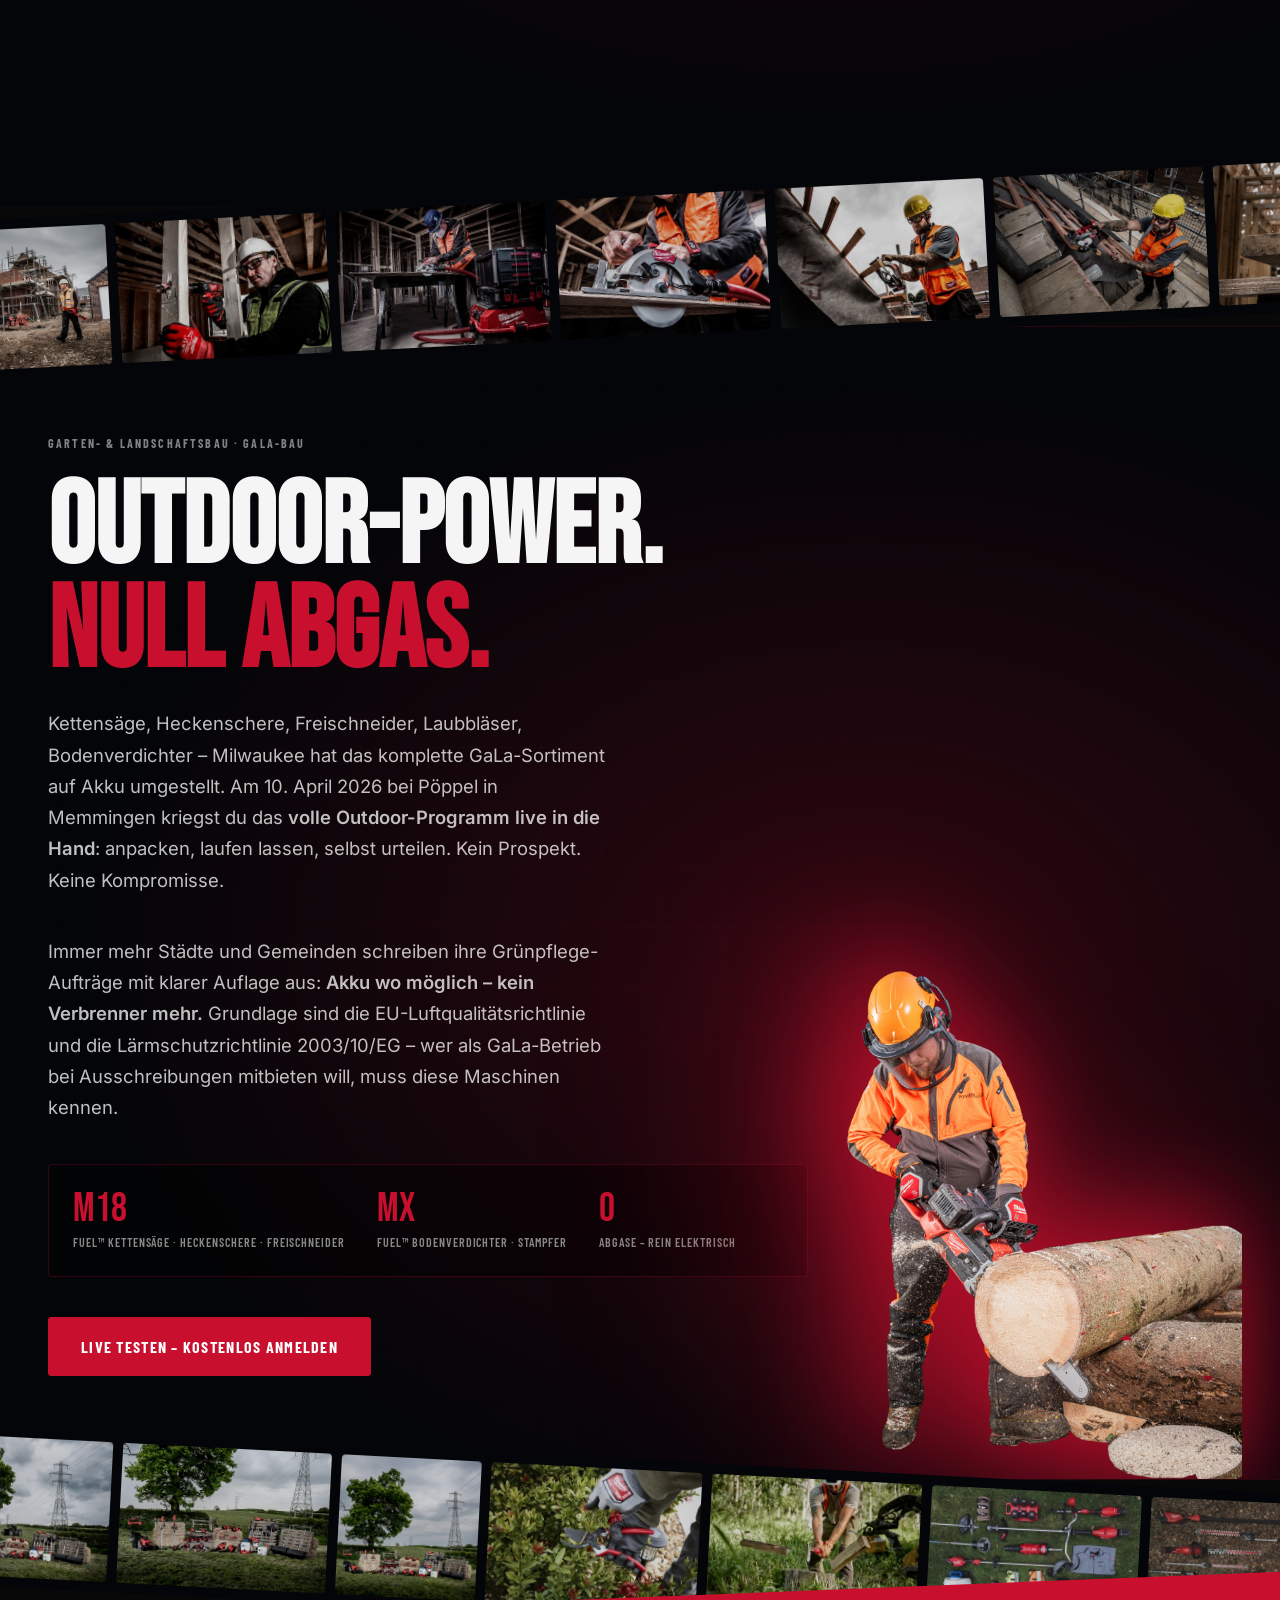
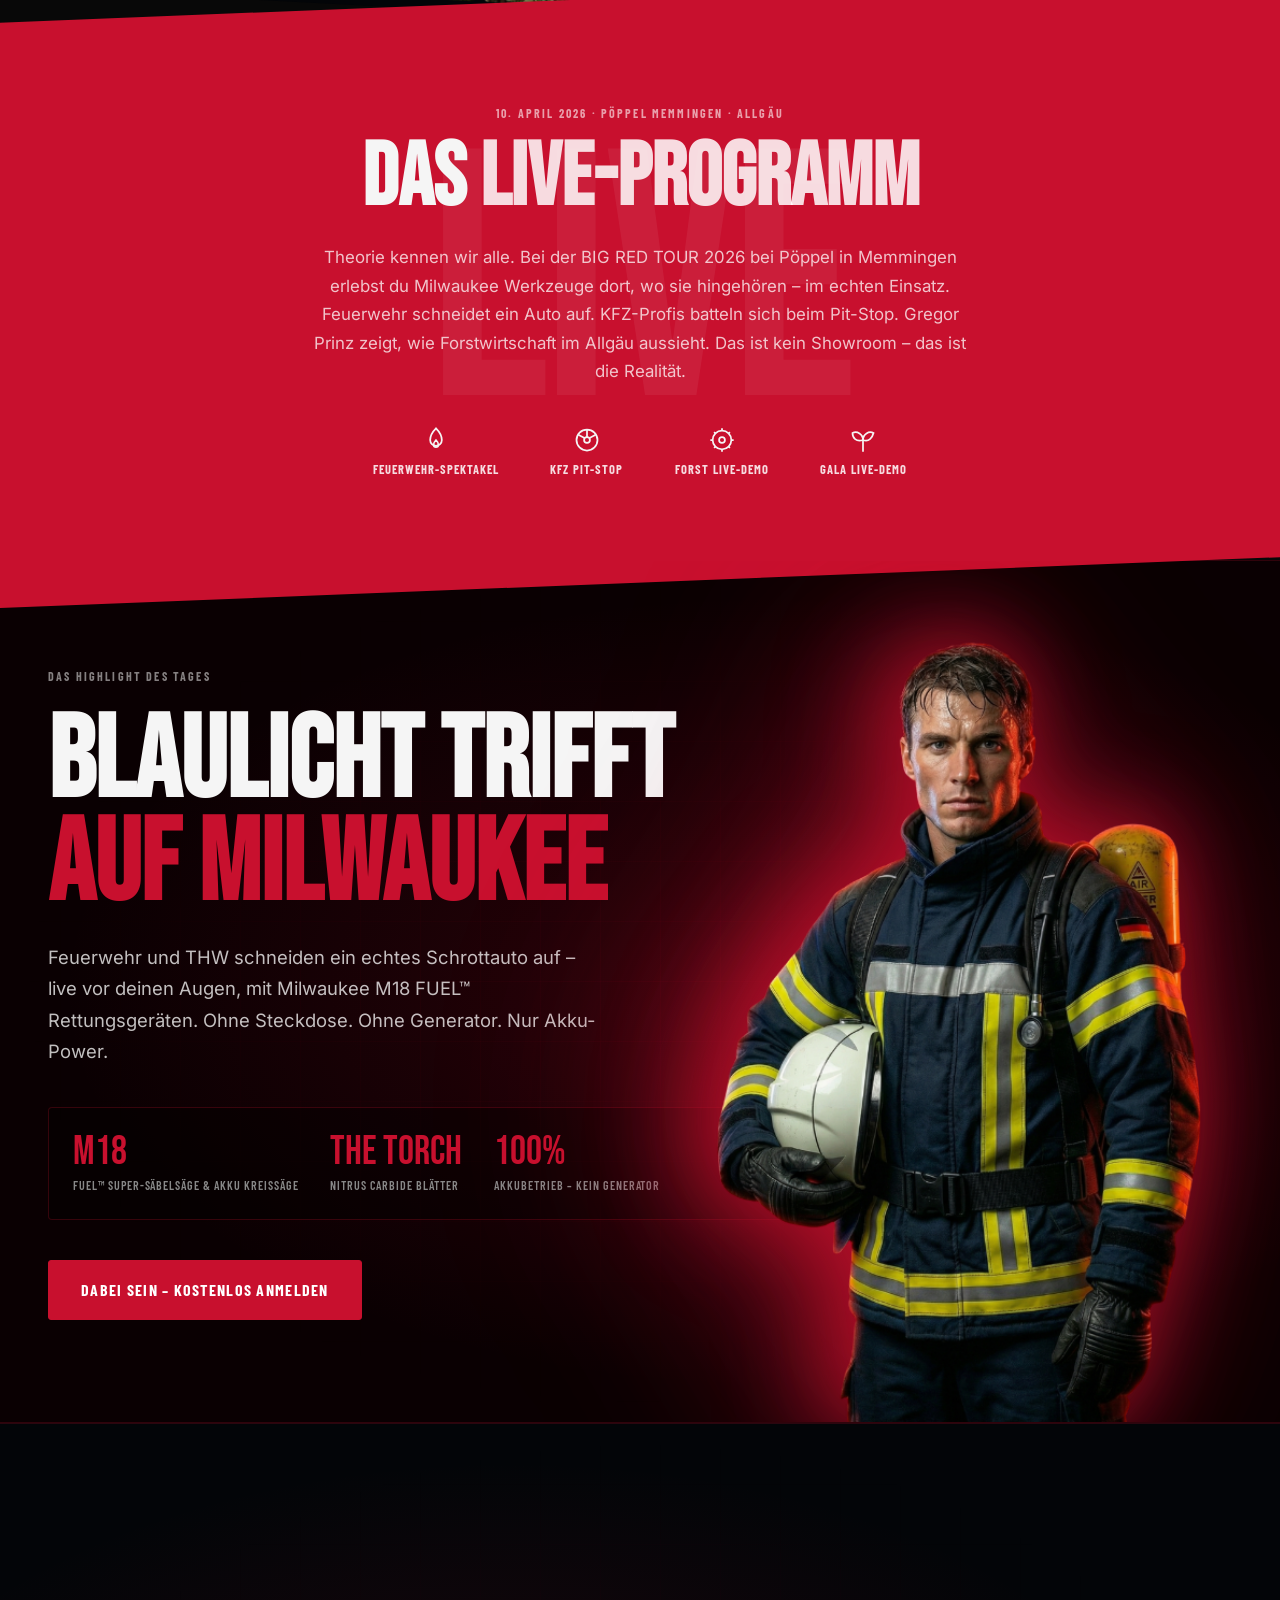
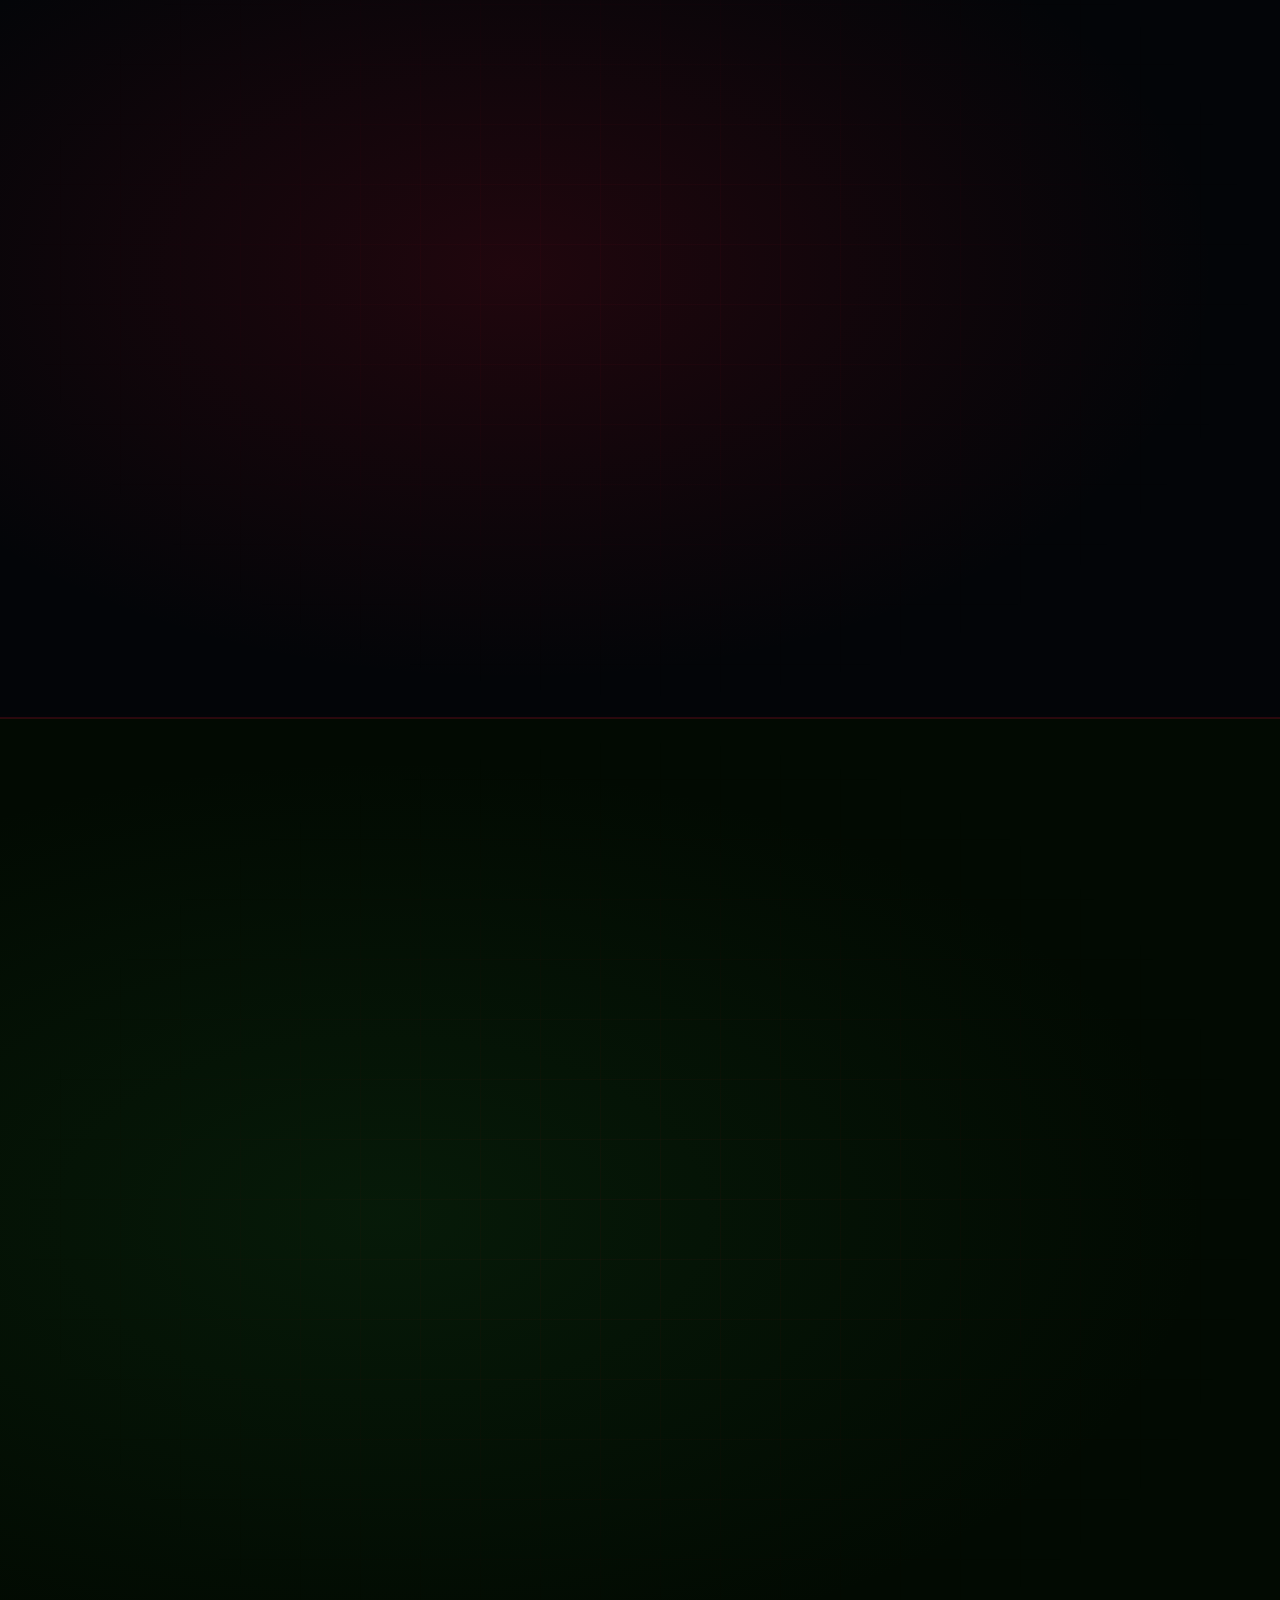
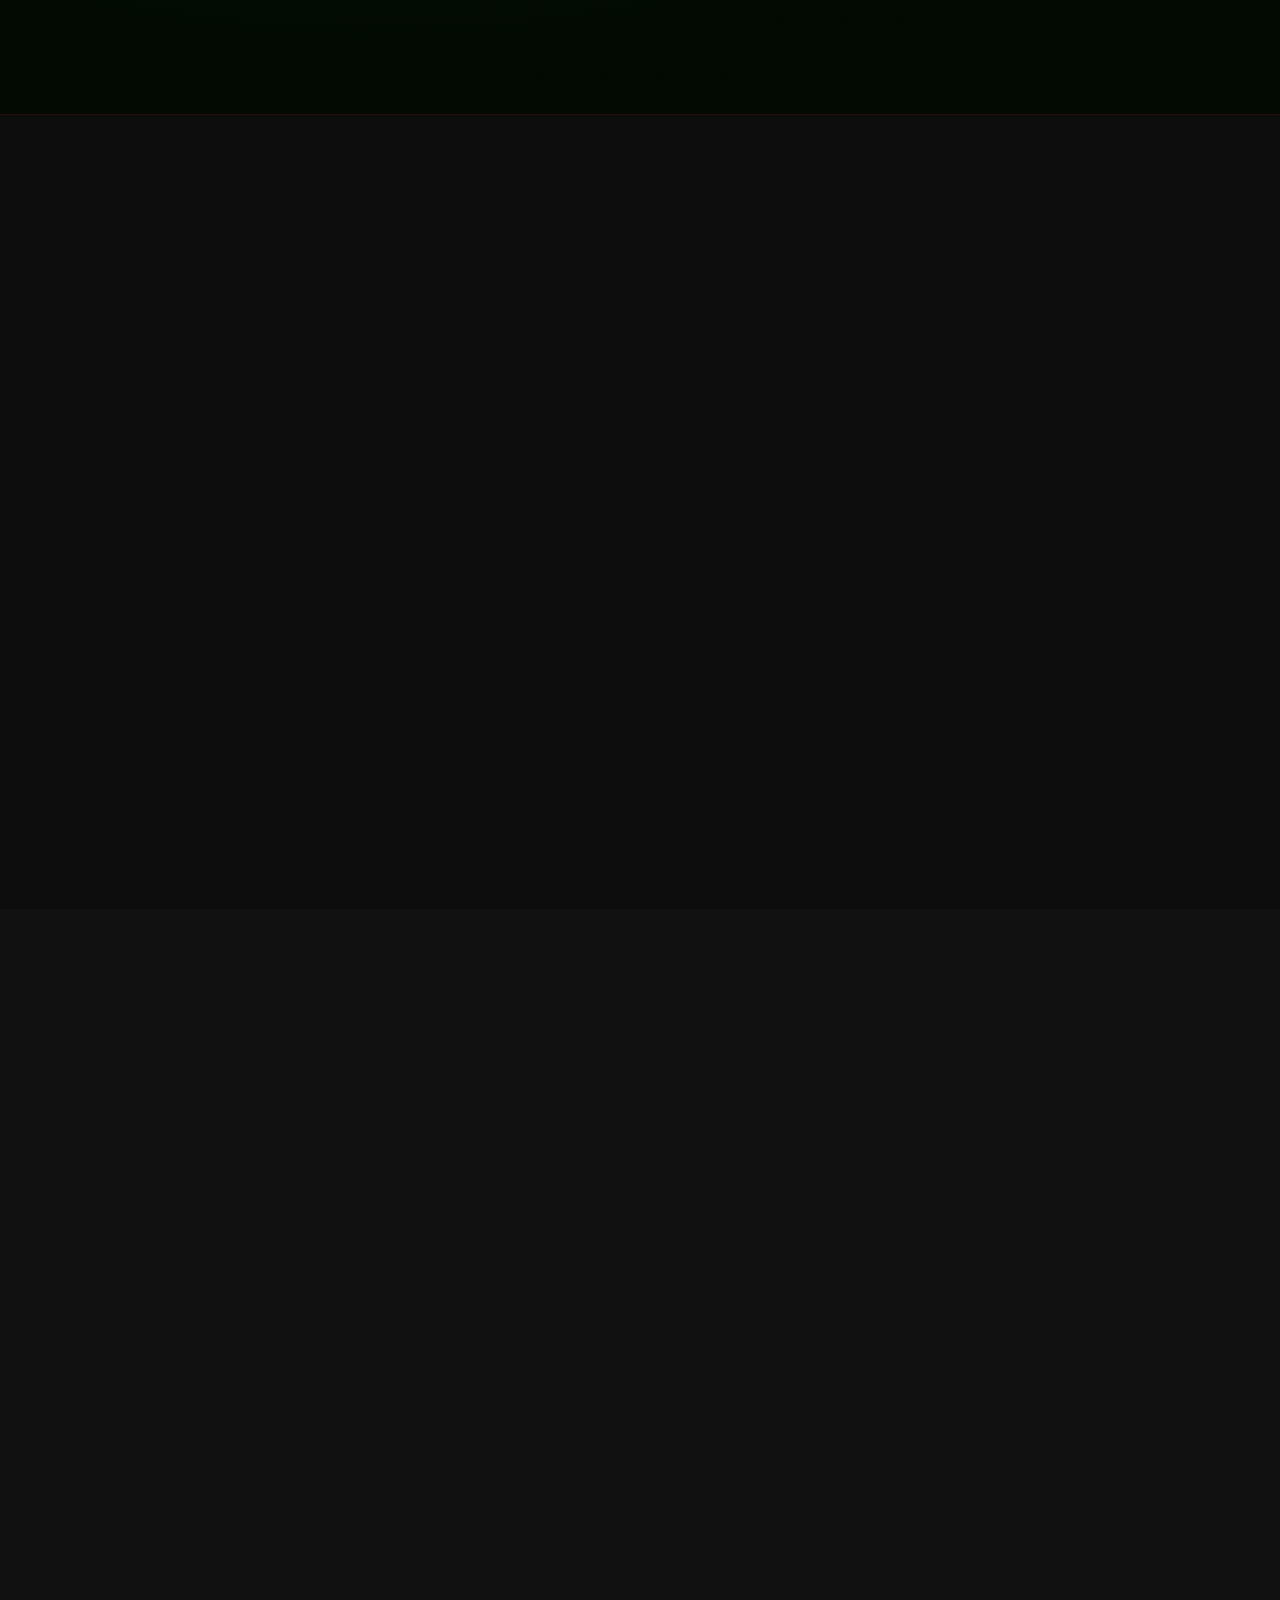
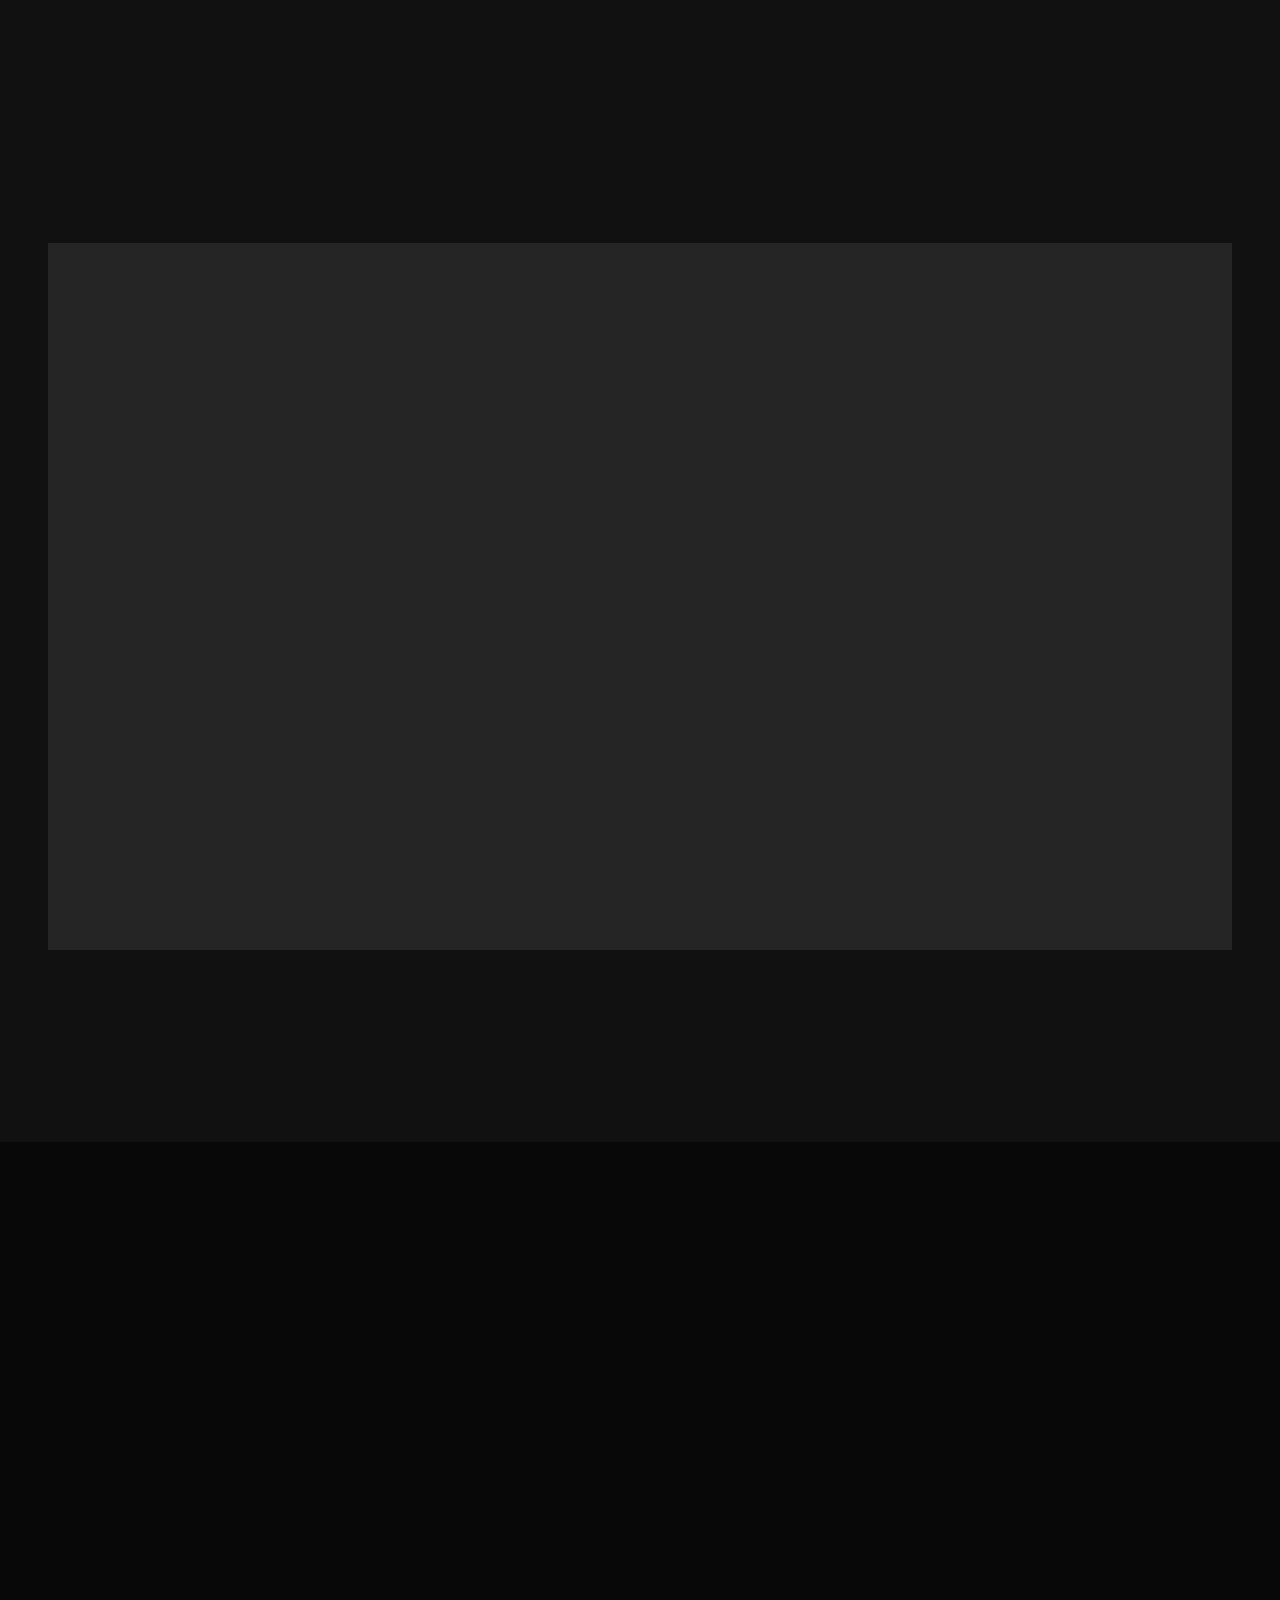
==== commit d2ed7986: "feat: Newsletter Opt-out, Formular-Cleanup & E-Mail-Updates - Anmeldeformular: Newsletter Opt-out Ch" ====
--- a/index.html
+++ b/index.html
@@ -240,7 +240,7 @@
       <div class="ticker__track">
         <span class="ticker__item">
           <svg class="ticker__icon" viewBox="0 0 24 24" fill="currentColor"><path d="M12 2l3.09 6.26L22 9.27l-5 4.87 1.18 6.88L12 17.77l-6.18 3.25L7 14.14 2 9.27l6.91-1.01L12 2z"/></svg>
-          Erste 100 Anmeldungen erhalten eine exklusive bestickte Milwaukee-Cap
+          Erste 100 Anmeldungen erhalten eine exklusive Milwaukee-Cap
         </span>
         <span class="ticker__item">
           <svg class="ticker__icon" viewBox="0 0 24 24" fill="currentColor"><path d="M13 10V3L4 14h7v7l9-11h-7z"/></svg>
@@ -277,7 +277,7 @@
         <!-- duplicate for seamless loop -->
         <span class="ticker__item">
           <svg class="ticker__icon" viewBox="0 0 24 24" fill="currentColor"><path d="M12 2l3.09 6.26L22 9.27l-5 4.87 1.18 6.88L12 17.77l-6.18 3.25L7 14.14 2 9.27l6.91-1.01L12 2z"/></svg>
-          Erste 100 Anmeldungen erhalten eine exklusive bestickte Milwaukee-Cap
+          Erste 100 Anmeldungen erhalten eine exklusive Milwaukee-Cap
         </span>
         <span class="ticker__item">
           <svg class="ticker__icon" viewBox="0 0 24 24" fill="currentColor"><path d="M13 10V3L4 14h7v7l9-11h-7z"/></svg>
@@ -1668,7 +1668,7 @@
         <div class="section__head reveal-up">
           <span class="eyebrow">Kostenlose Registrierung</span>
           <h2 class="section__h2">Jetzt deinen <em class="red">Platz sichern</em></h2>
-          <p class="section__lead">Meld dich jetzt an – kostenlos, unverbindlich und in 60 Sekunden erledigt.<br>Die ersten 100 Angemeldeten erhalten eine exklusive bestickte Milwaukee-Cap.</p>
+          <p class="section__lead">Meld dich jetzt an – kostenlos, unverbindlich und in 60 Sekunden erledigt.<br>Die ersten 100 Angemeldeten erhalten eine exklusive Milwaukee-Cap.</p>
         </div>
         <div class="anmeldung__wrap">
 
@@ -1679,22 +1679,8 @@
                 <span class="cap-box__num">100</span>
                 <span class="cap-box__text">Limitierte<br>Milwaukee Caps</span>
               </div>
-              <p>Die ersten 100 Gäste erhalten beim Check-in eine exklusiv bestickte Milwaukee-Cap – gratis.</p>
+              <p>Die ersten 100 Gäste erhalten beim Check-in eine exklusive Milwaukee-Cap – gratis.</p>
               <p class="cap-disclaimer">* Nur persönlich anwesende Gäste erhalten beim Check-in ein Geschenk. Eine Reservierung ohne Anwesenheit ist nicht möglich.</p>
-            </div>
-            <div class="anmeldung__benefits">
-              <div class="benefit">
-                <svg viewBox="0 0 24 24" fill="none" stroke="currentColor" stroke-width="2"><polyline points="20 6 9 17 4 12"/></svg>
-                Kostenloser Eintritt
-              </div>
-              <div class="benefit">
-                <svg viewBox="0 0 24 24" fill="none" stroke="currentColor" stroke-width="2"><polyline points="20 6 9 17 4 12"/></svg>
-                Exklusive Truck-Deals
-              </div>
-              <div class="benefit">
-                <svg viewBox="0 0 24 24" fill="none" stroke="currentColor" stroke-width="2"><polyline points="20 6 9 17 4 12"/></svg>
-                Feuerwehr-Spektakel live
-              </div>
             </div>
           </div>
 
@@ -1752,6 +1738,13 @@
                 <span>Ich stimme der Verarbeitung meiner Daten gemäß <a href="datenschutz.html" target="_blank" class="link">Datenschutzerklärung</a> zu. *</span>
               </label>
             </div>
+            <div class="form-group form-group--check">
+              <label class="check-label">
+                <input type="checkbox" name="kein_newsletter" id="kein_newsletter">
+                <span class="check-box"></span>
+                <span>Ich möchte <strong>keinen</strong> Newsletter oder weitere Informationen von R. Pöppel GmbH &amp; Co. KG erhalten.</span>
+              </label>
+            </div>
             <button type="submit" class="btn btn--primary btn--lg btn--full mag-btn" id="submitBtn">
               <span>Jetzt gratis Ticket &amp; Cap sichern 🎟️</span>
             </button>
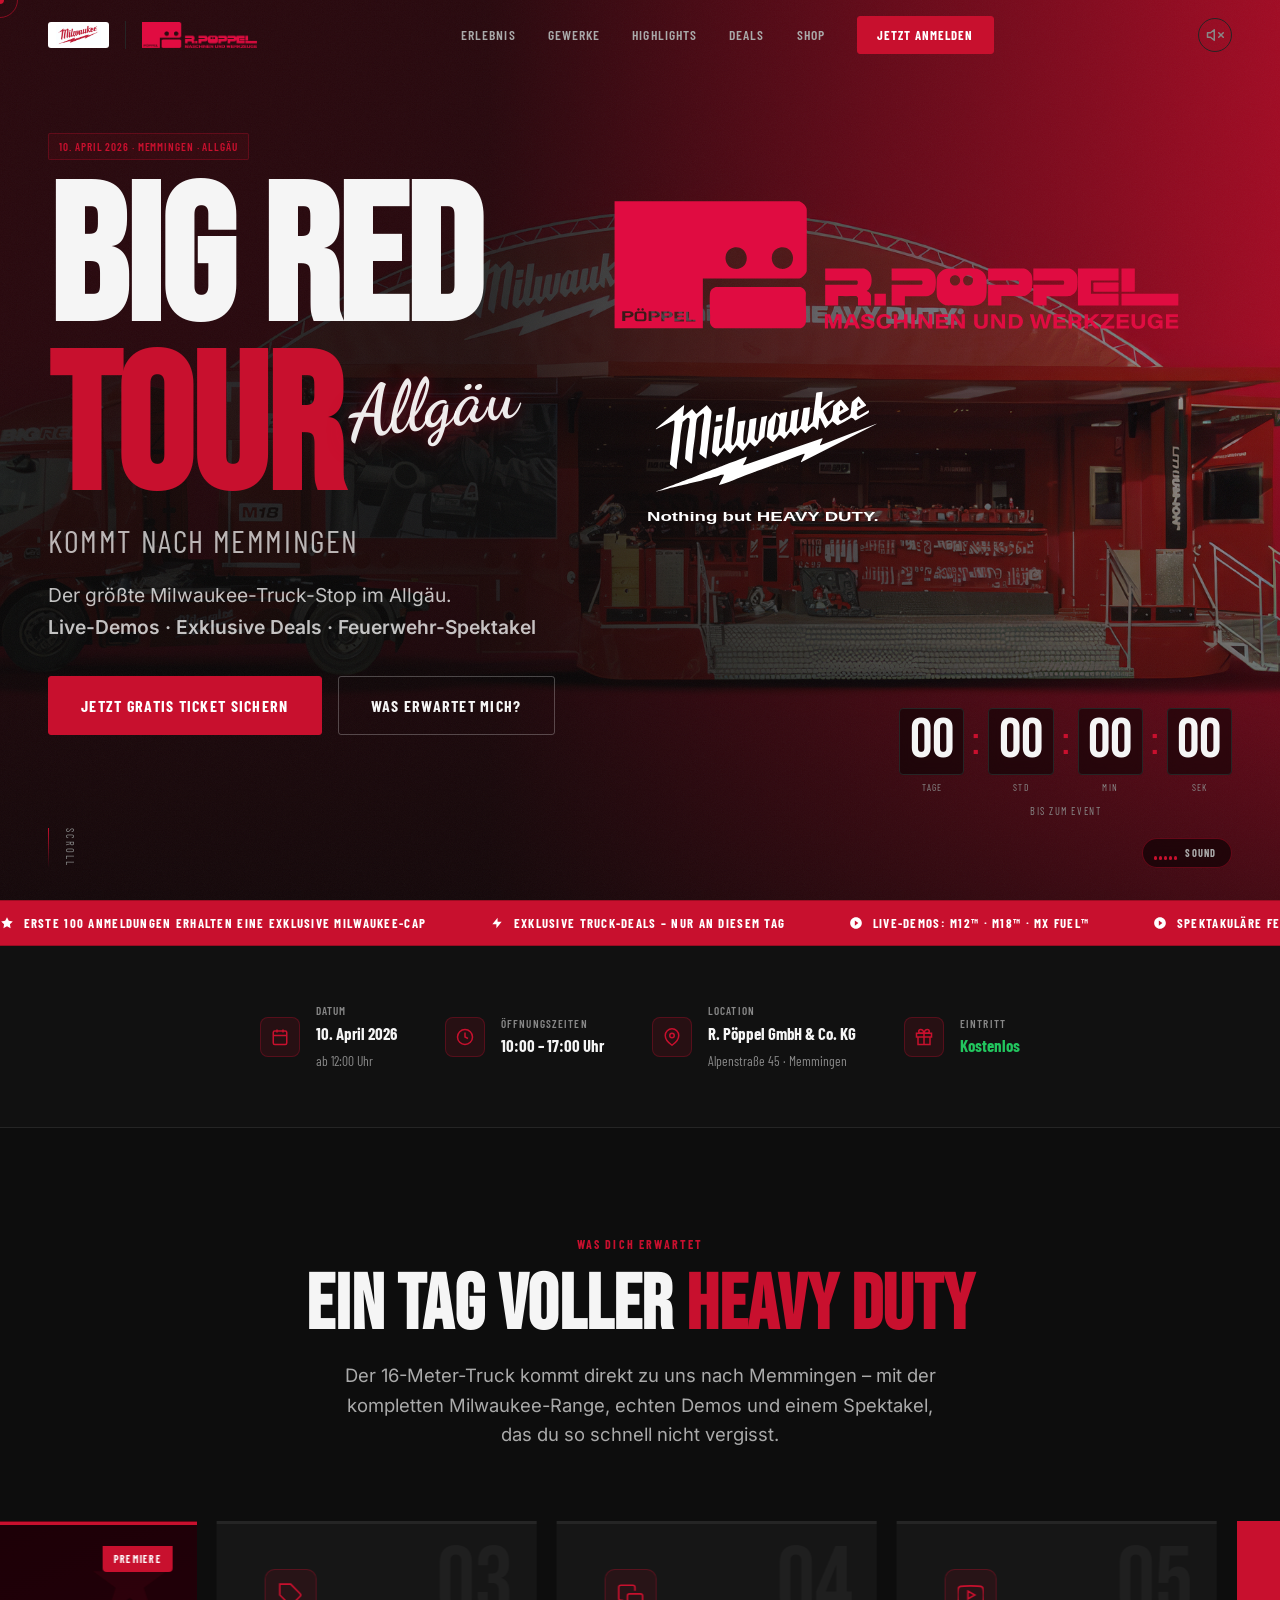
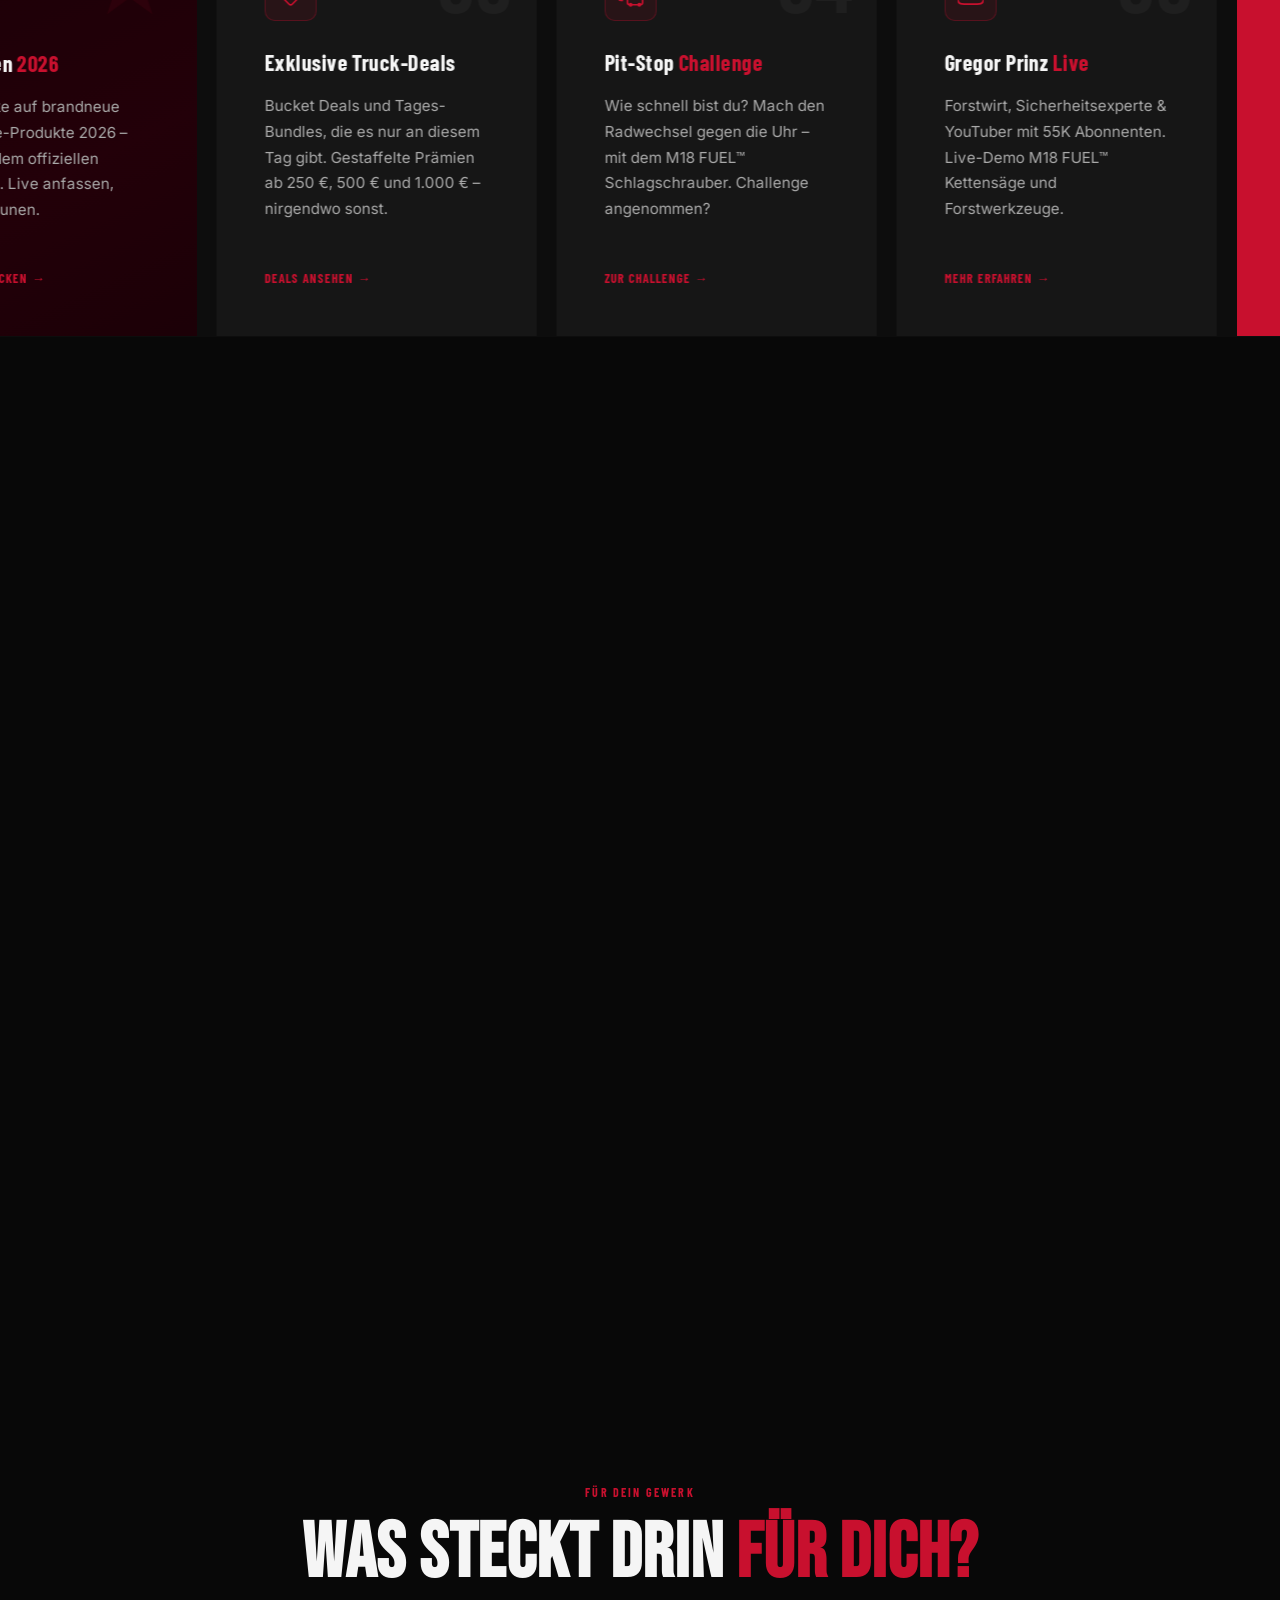
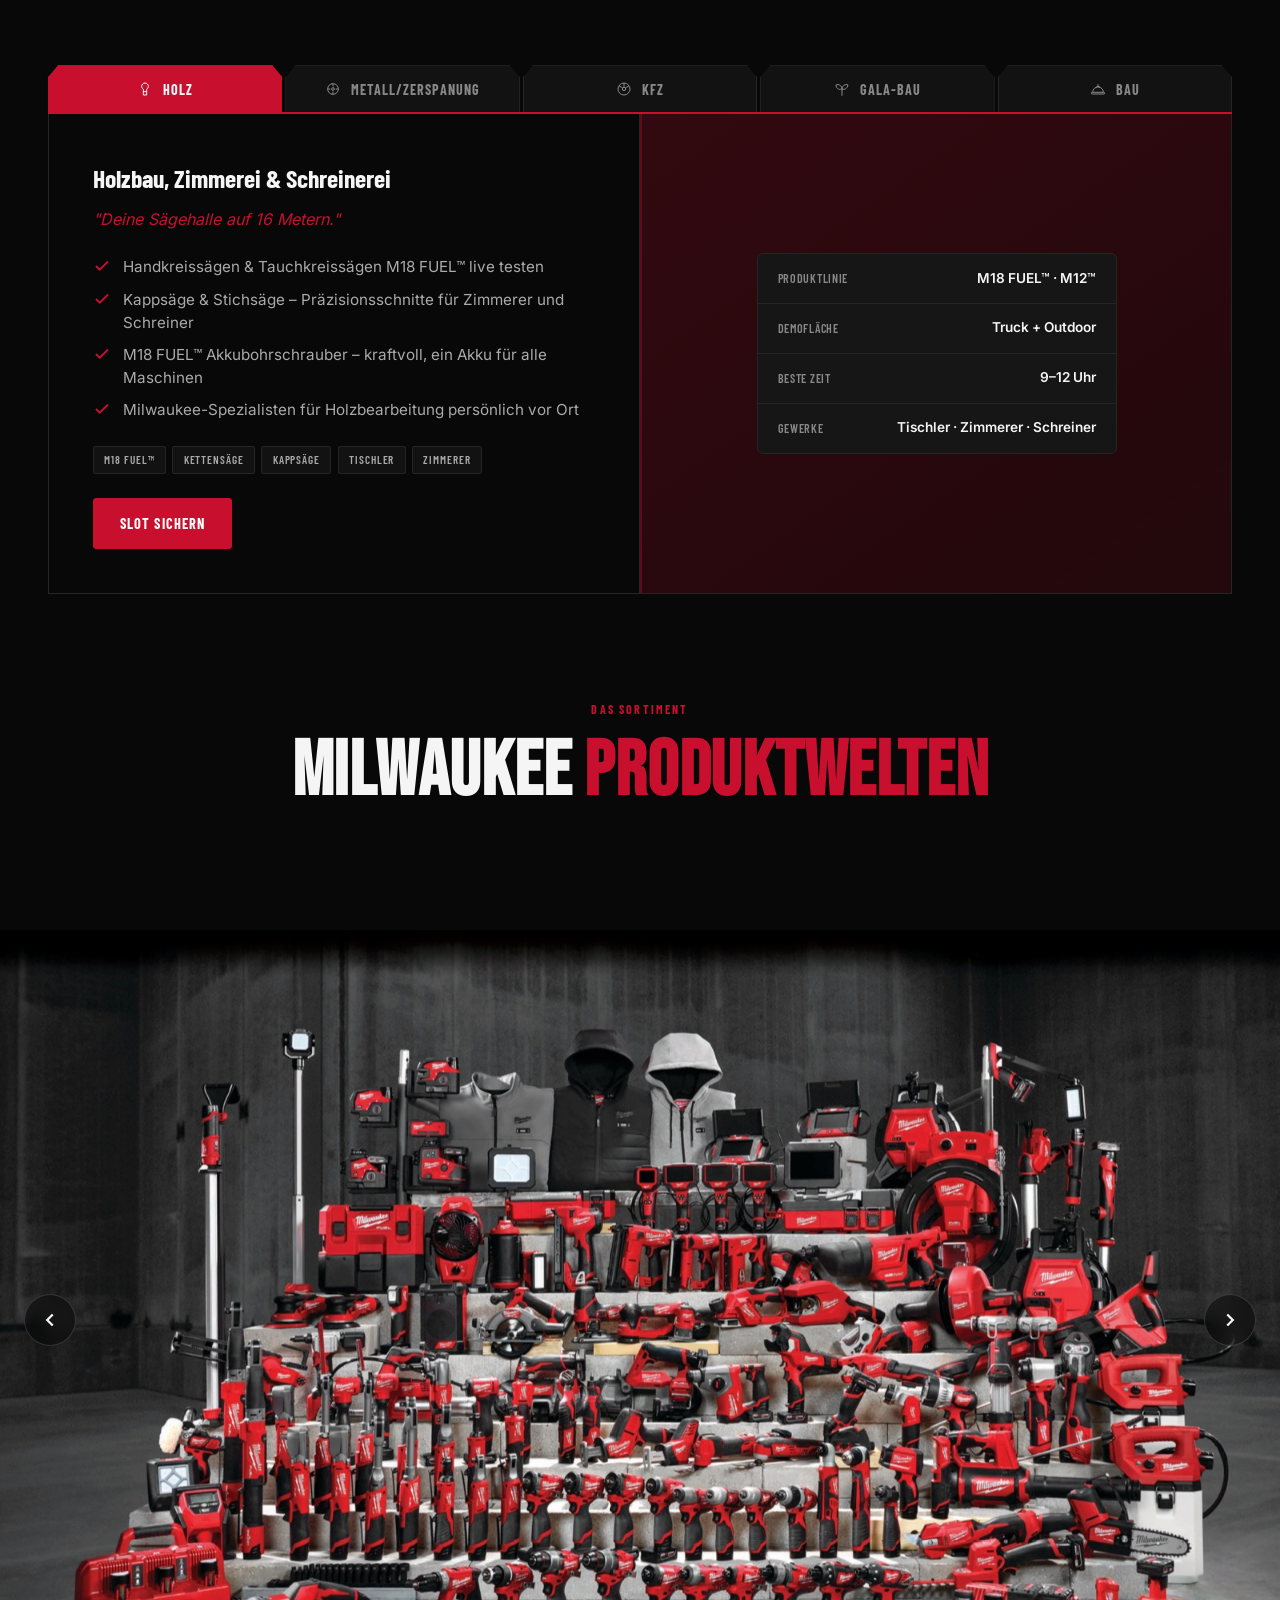
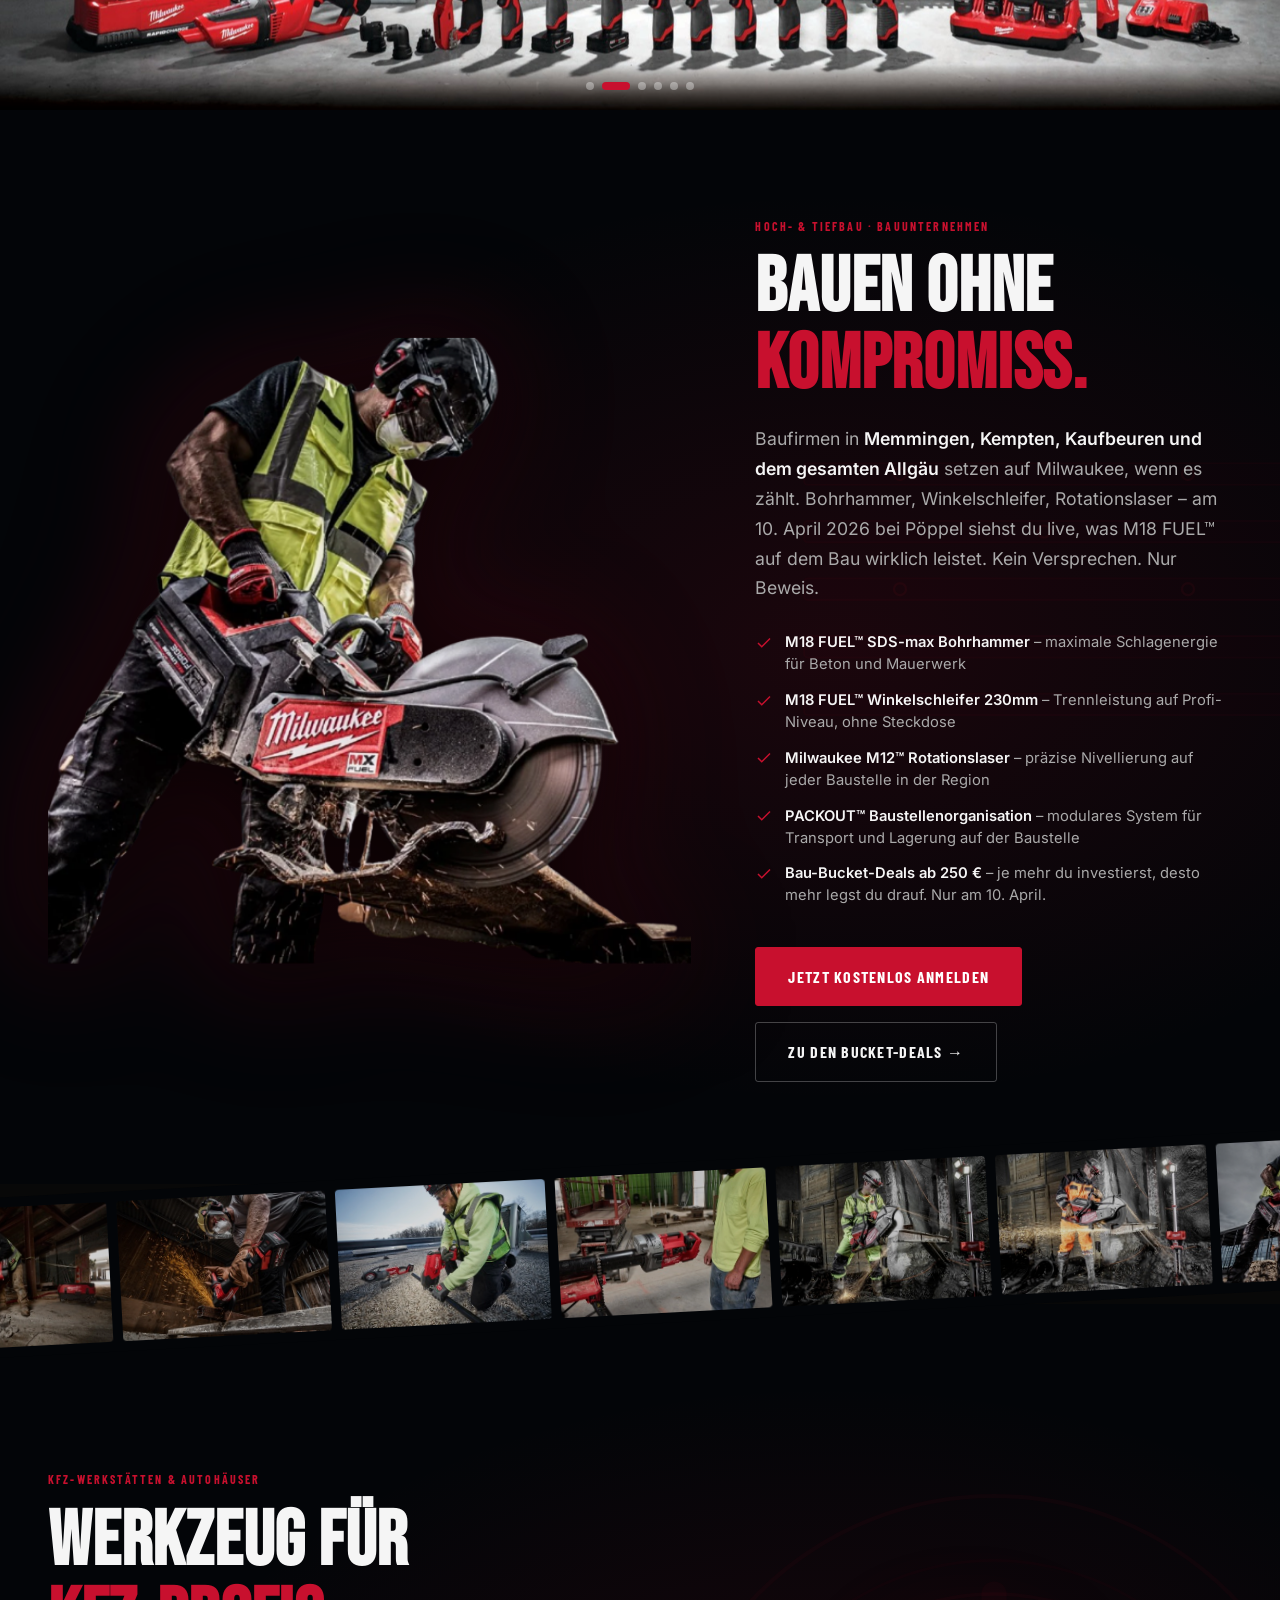
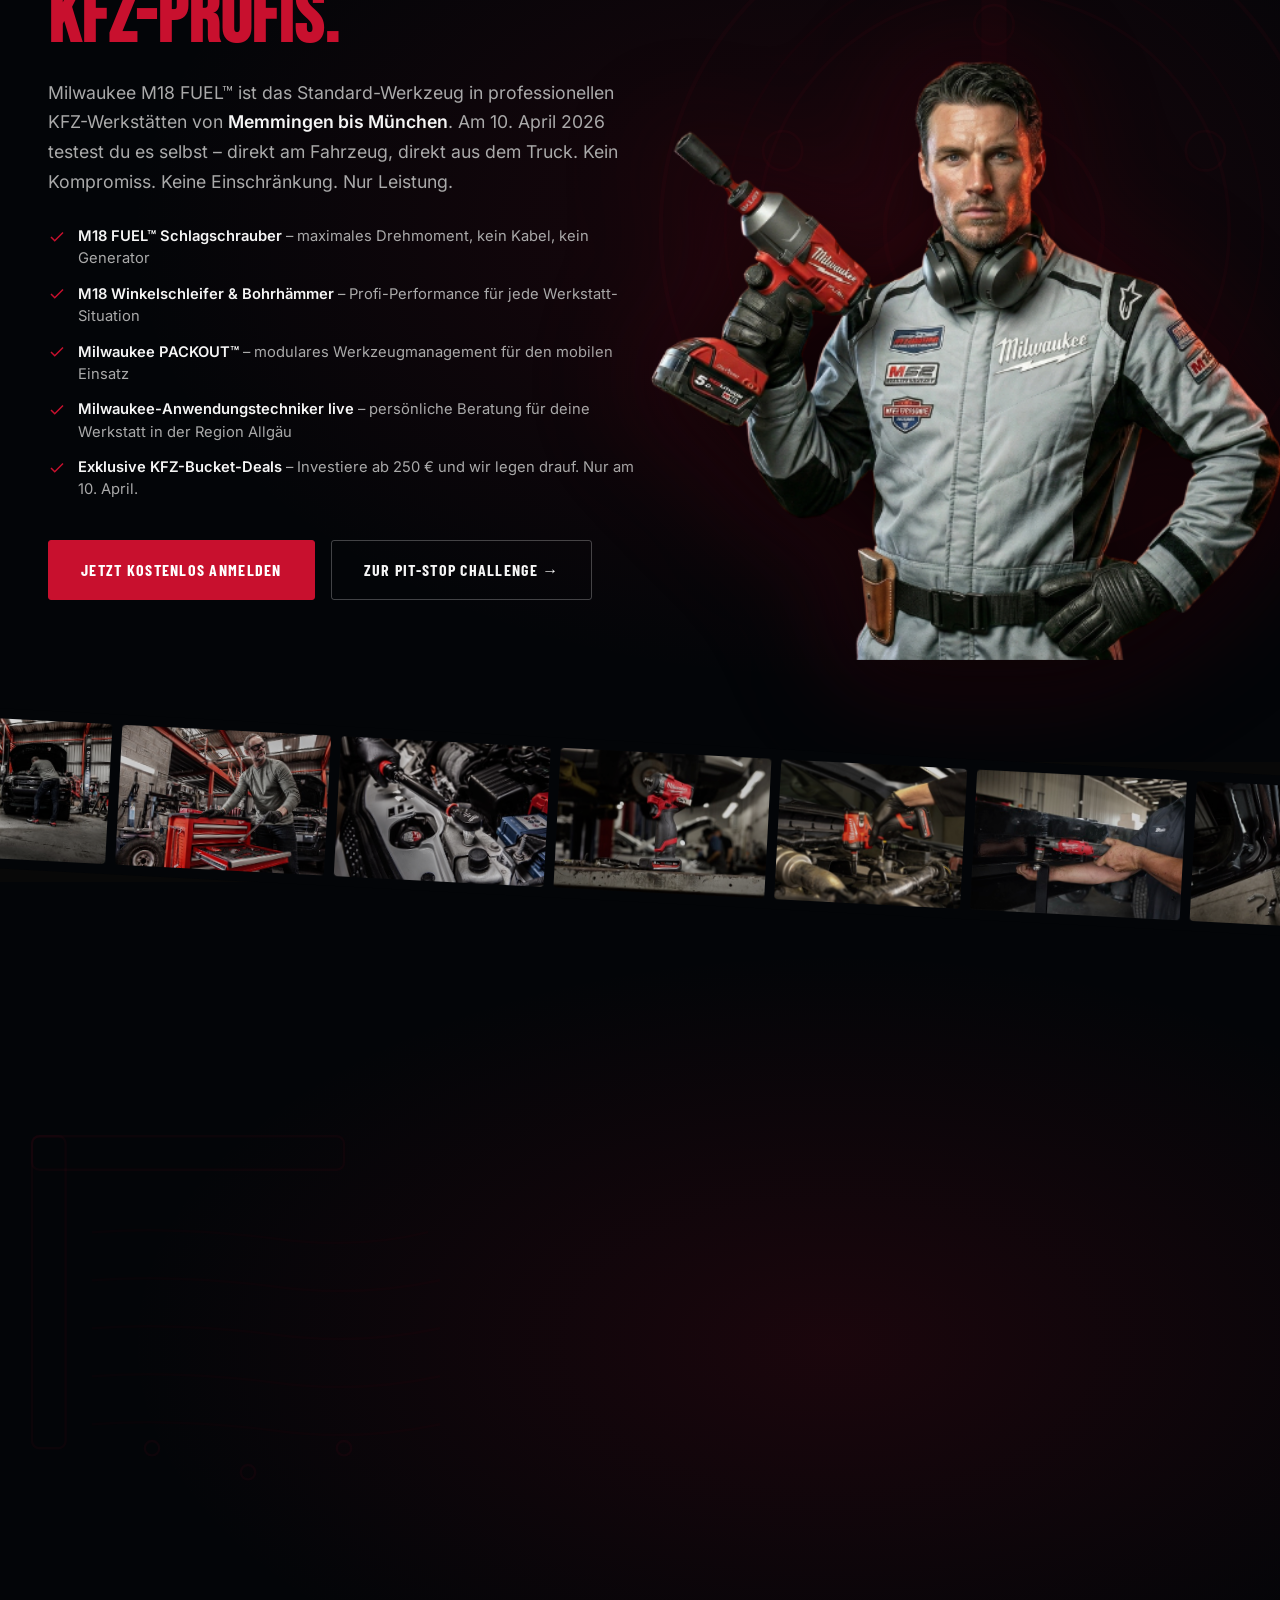
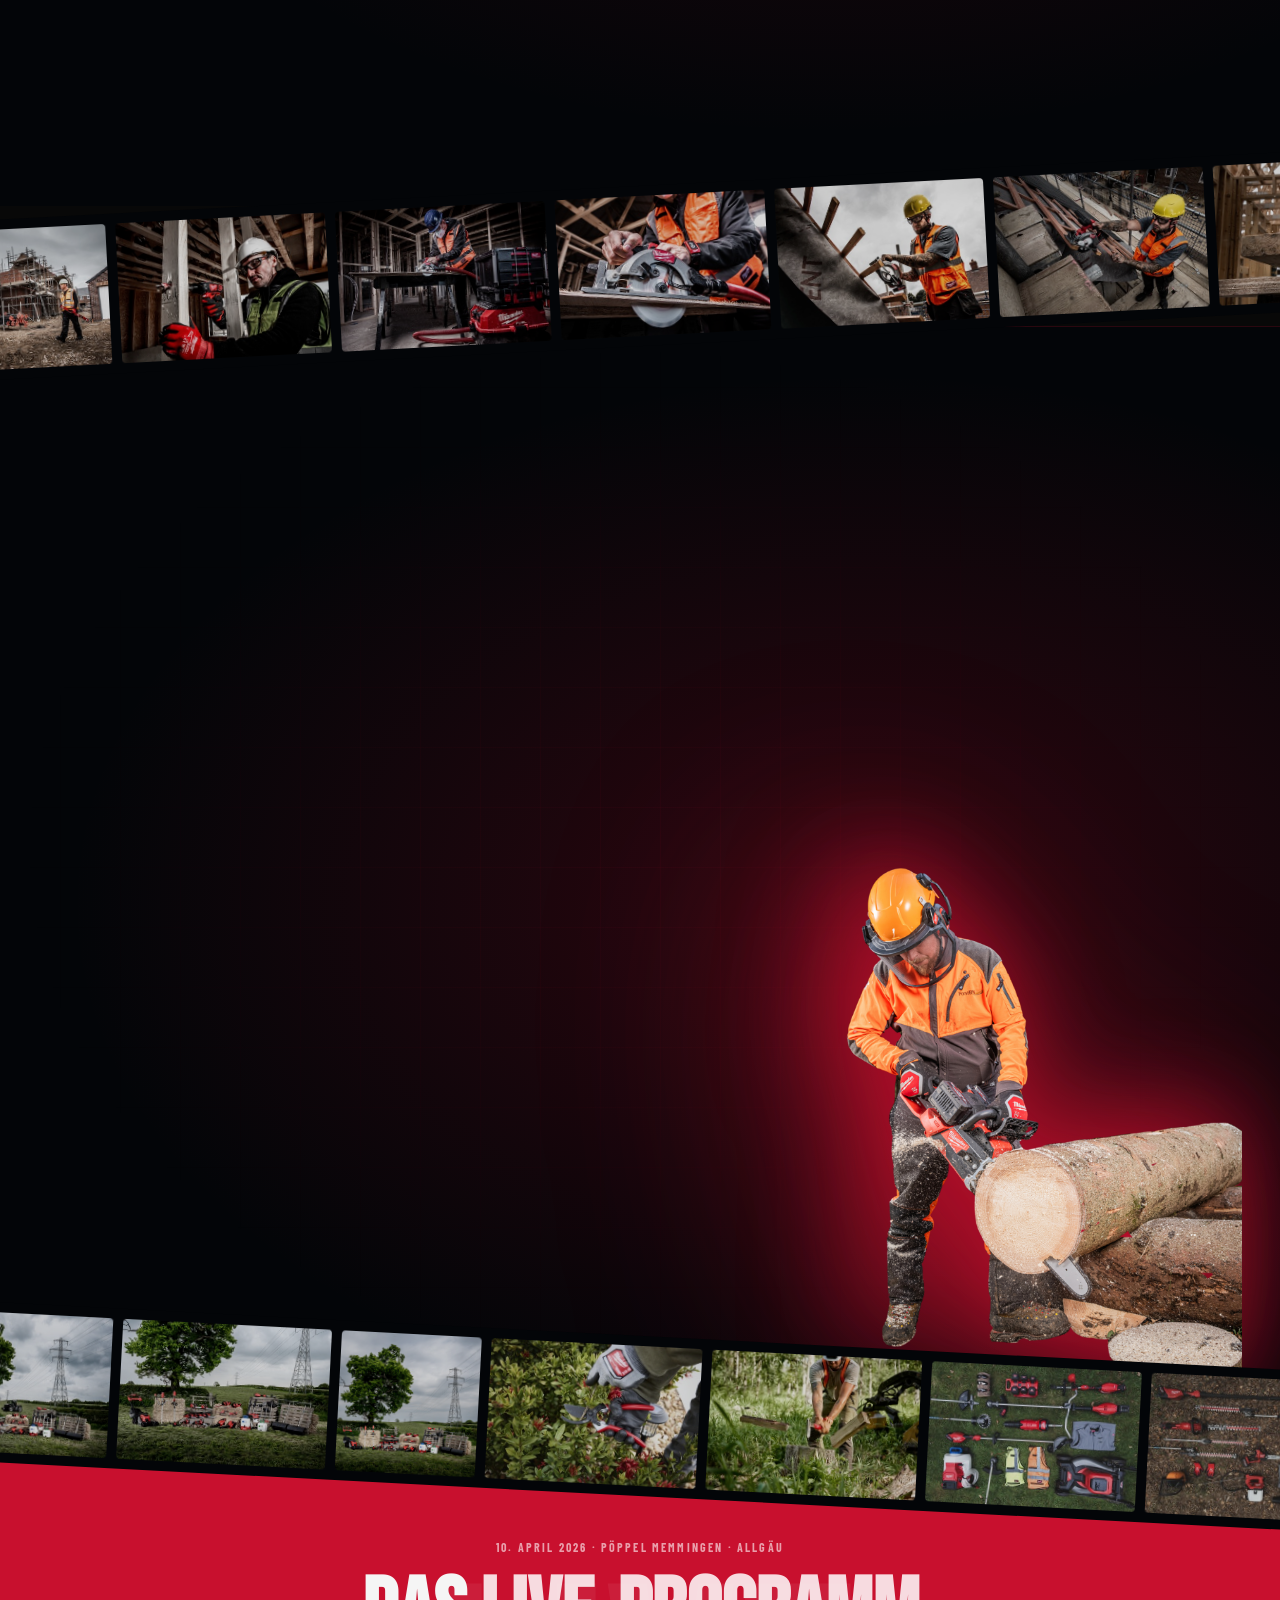
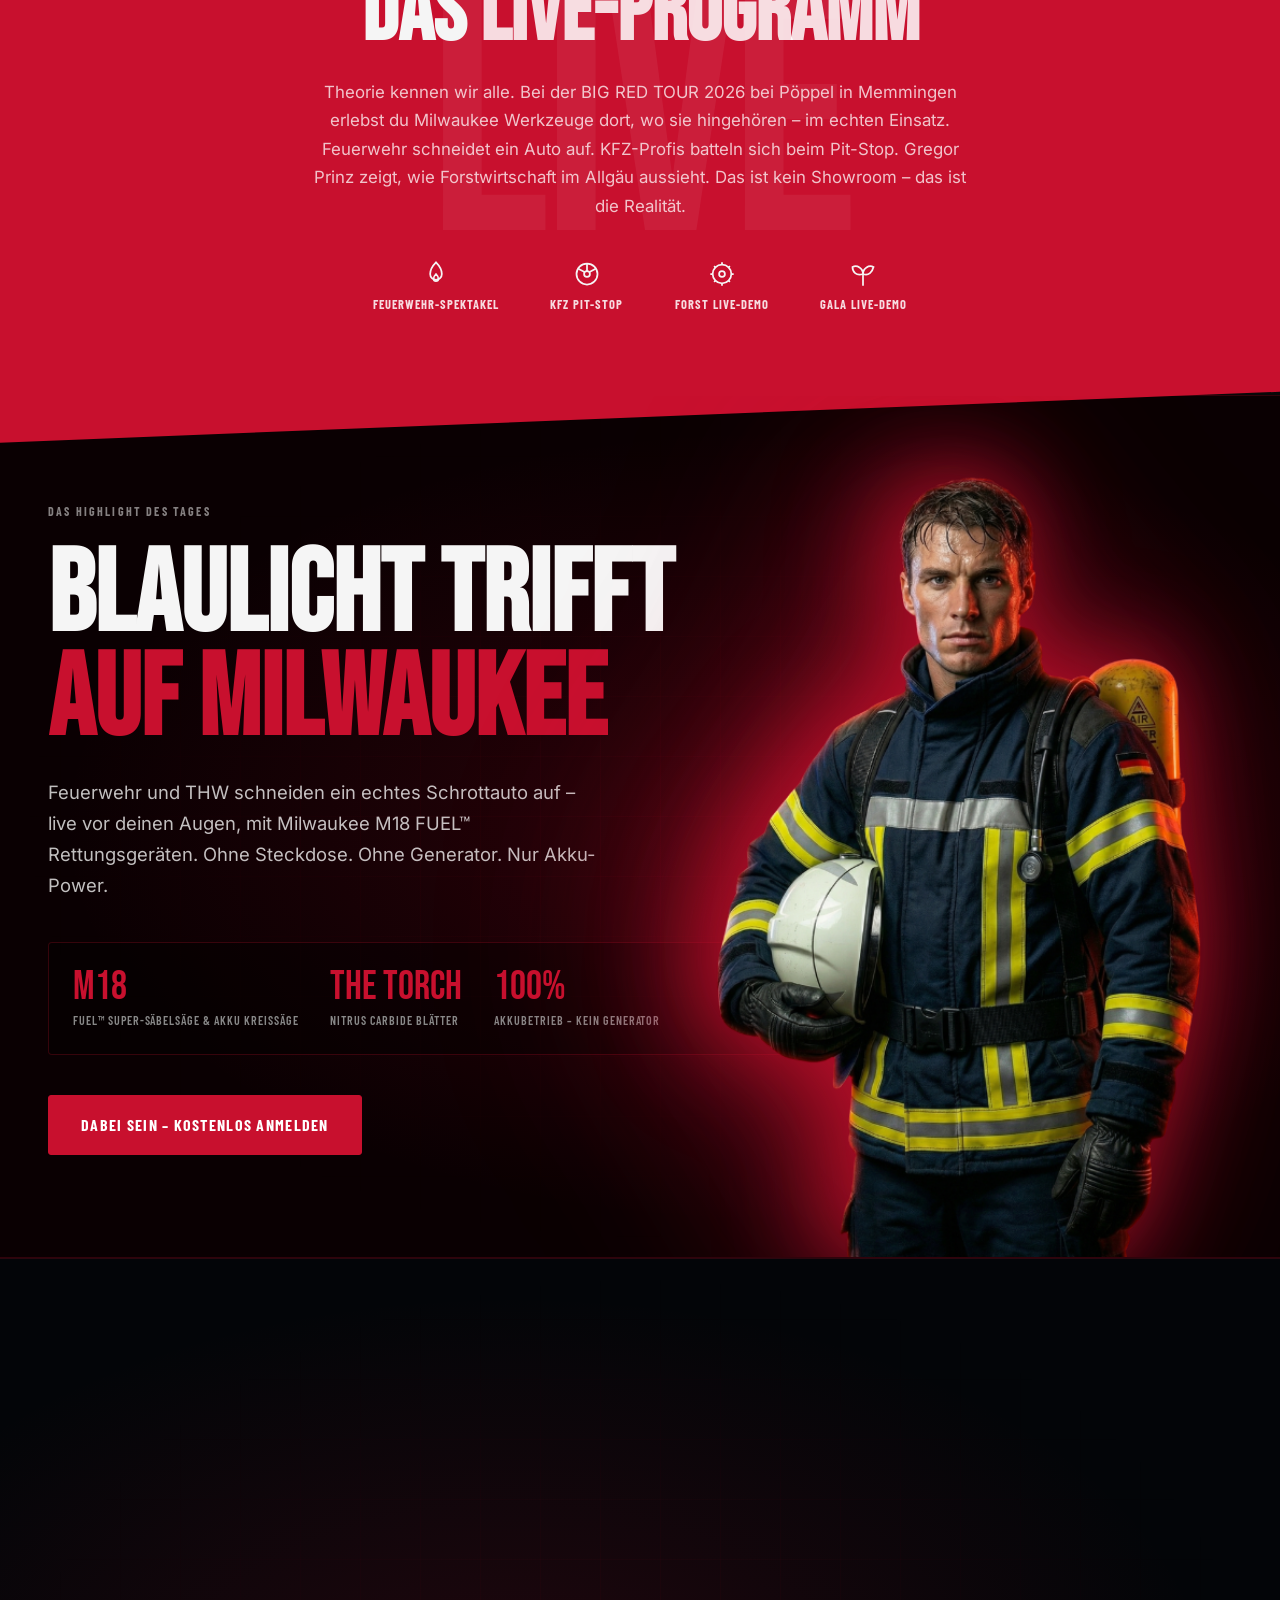
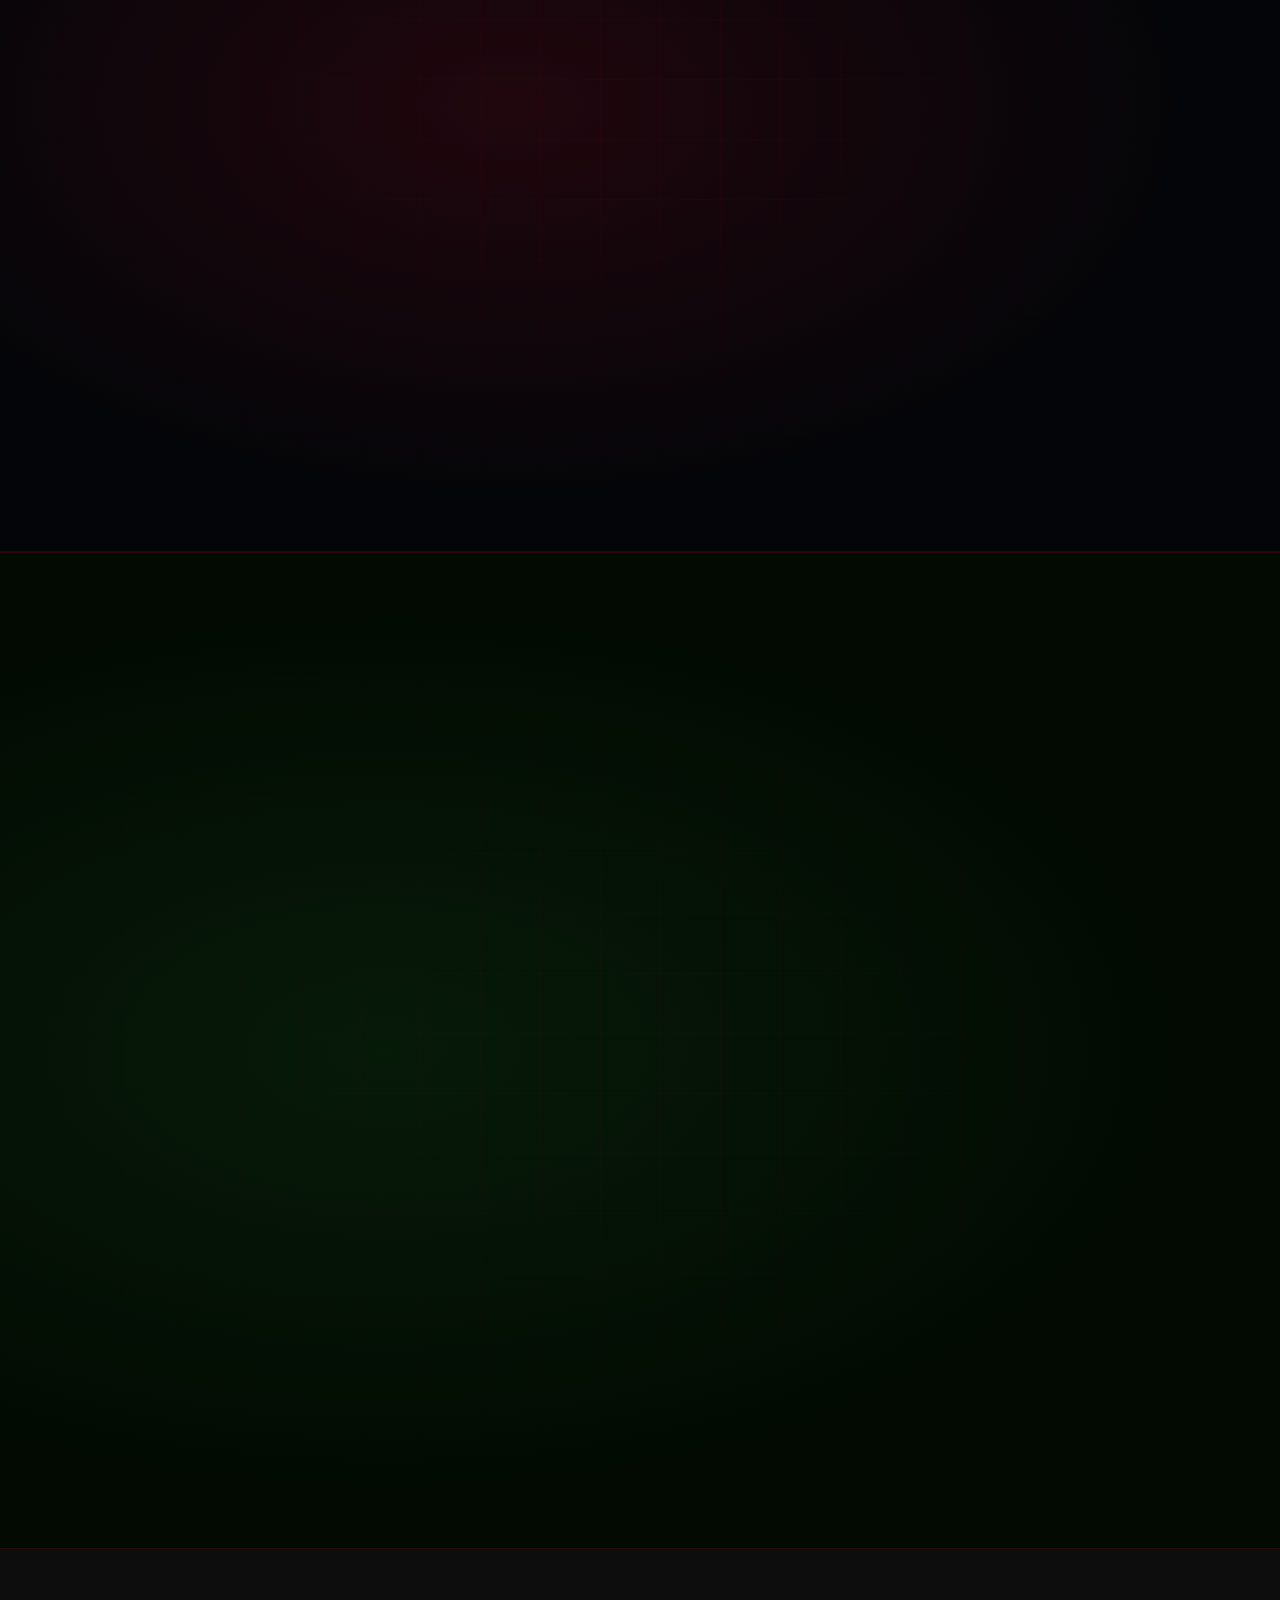
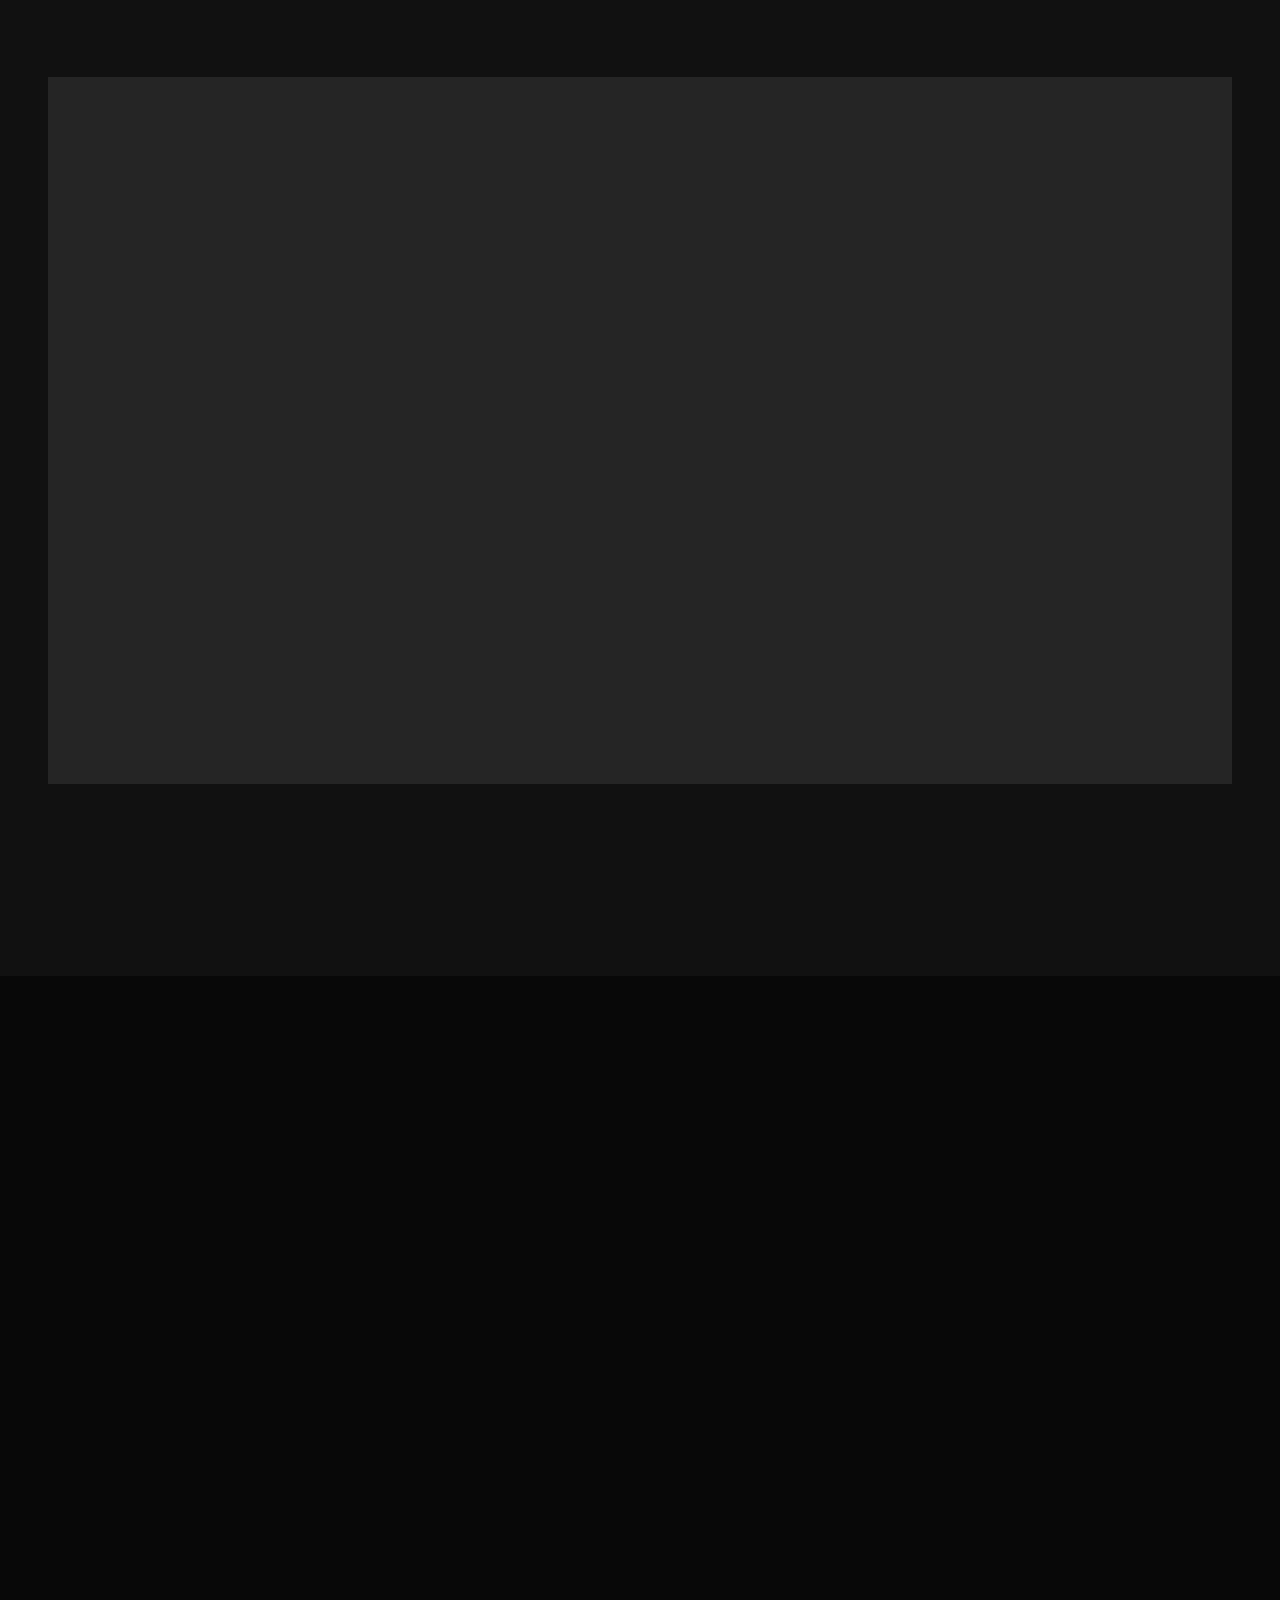
==== commit d34c62b8: "fix: GaLa-Strip über Highlights-Divider, Sektion-Unterkante bereinigt - highlight--gala: padding-bot" ====
--- a/index.html
+++ b/index.html
@@ -1054,7 +1054,7 @@
     </section>
 
     <!-- GEWERK-STRIP: GaLa-Bau -->
-    <div class="gewerk-strip gewerk-strip--reverse" aria-hidden="true">
+    <div class="gewerk-strip gewerk-strip--reverse gewerk-strip--over-divider" aria-hidden="true">
       <div class="gewerk-strip__track">
         <img src="assets/images/gallery_gewerke/optimized/gala/2023_Agricultural_Range--App_1.jpg" class="gewerk-strip__img" loading="lazy" alt="">
         <img src="assets/images/gallery_gewerke/optimized/gala/2023_OPE_Range--App_1.jpg" class="gewerk-strip__img" loading="lazy" alt="">
--- a/css/style.css
+++ b/css/style.css
@@ -2399,6 +2399,8 @@
 /* ── HIGHLIGHT GALA-BAU ──────────────────────────────────────────────────── */
 .highlight--gala {
   background: #030508;
+  padding-bottom: 0;
+  border-bottom: none;
 }
 
 .highlight--gala::before {
@@ -3504,6 +3506,13 @@
   transform: rotate(3deg);
 }
 
+/* GaLa-Strip: läuft über den Highlights-Divider */
+.gewerk-strip--over-divider {
+  z-index: 5;
+  margin-top: -40px;
+  margin-bottom: -90px;
+}
+
 .gewerk-strip__track {
   display: flex;
   align-items: center;
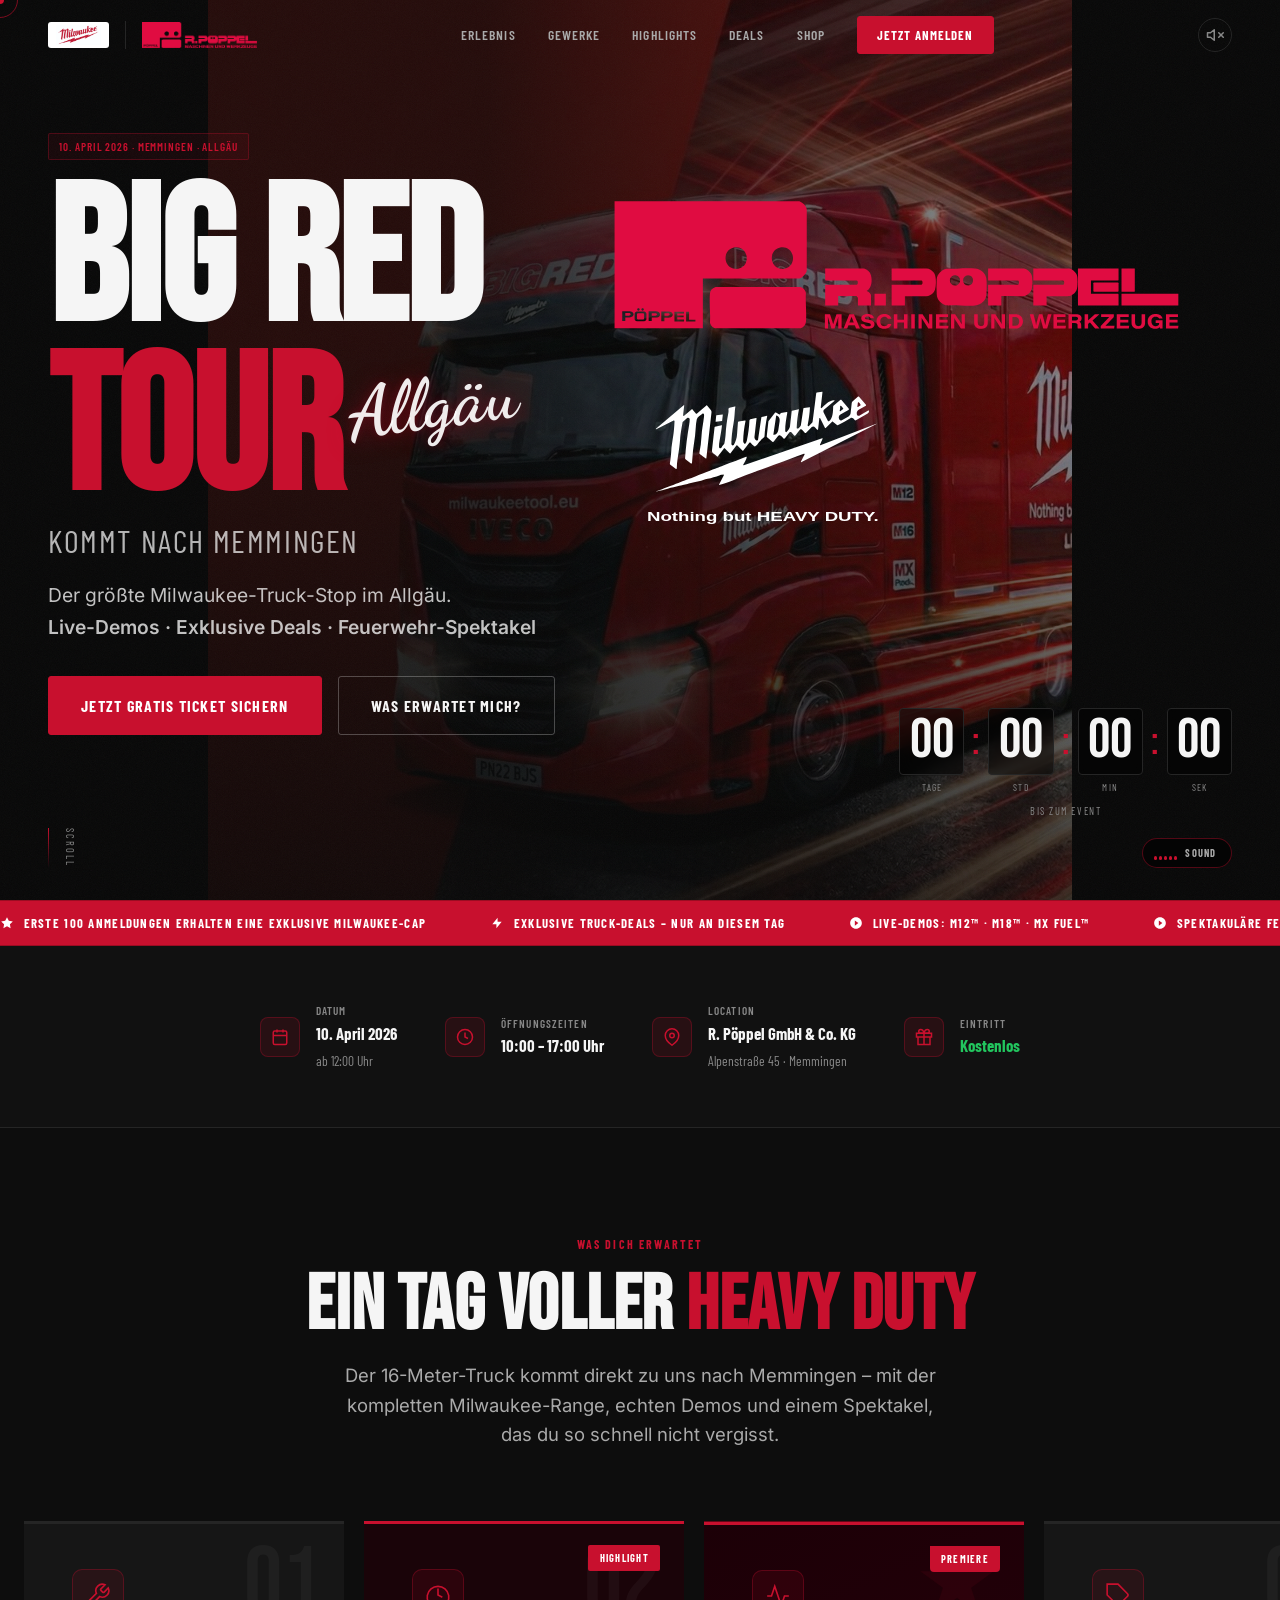
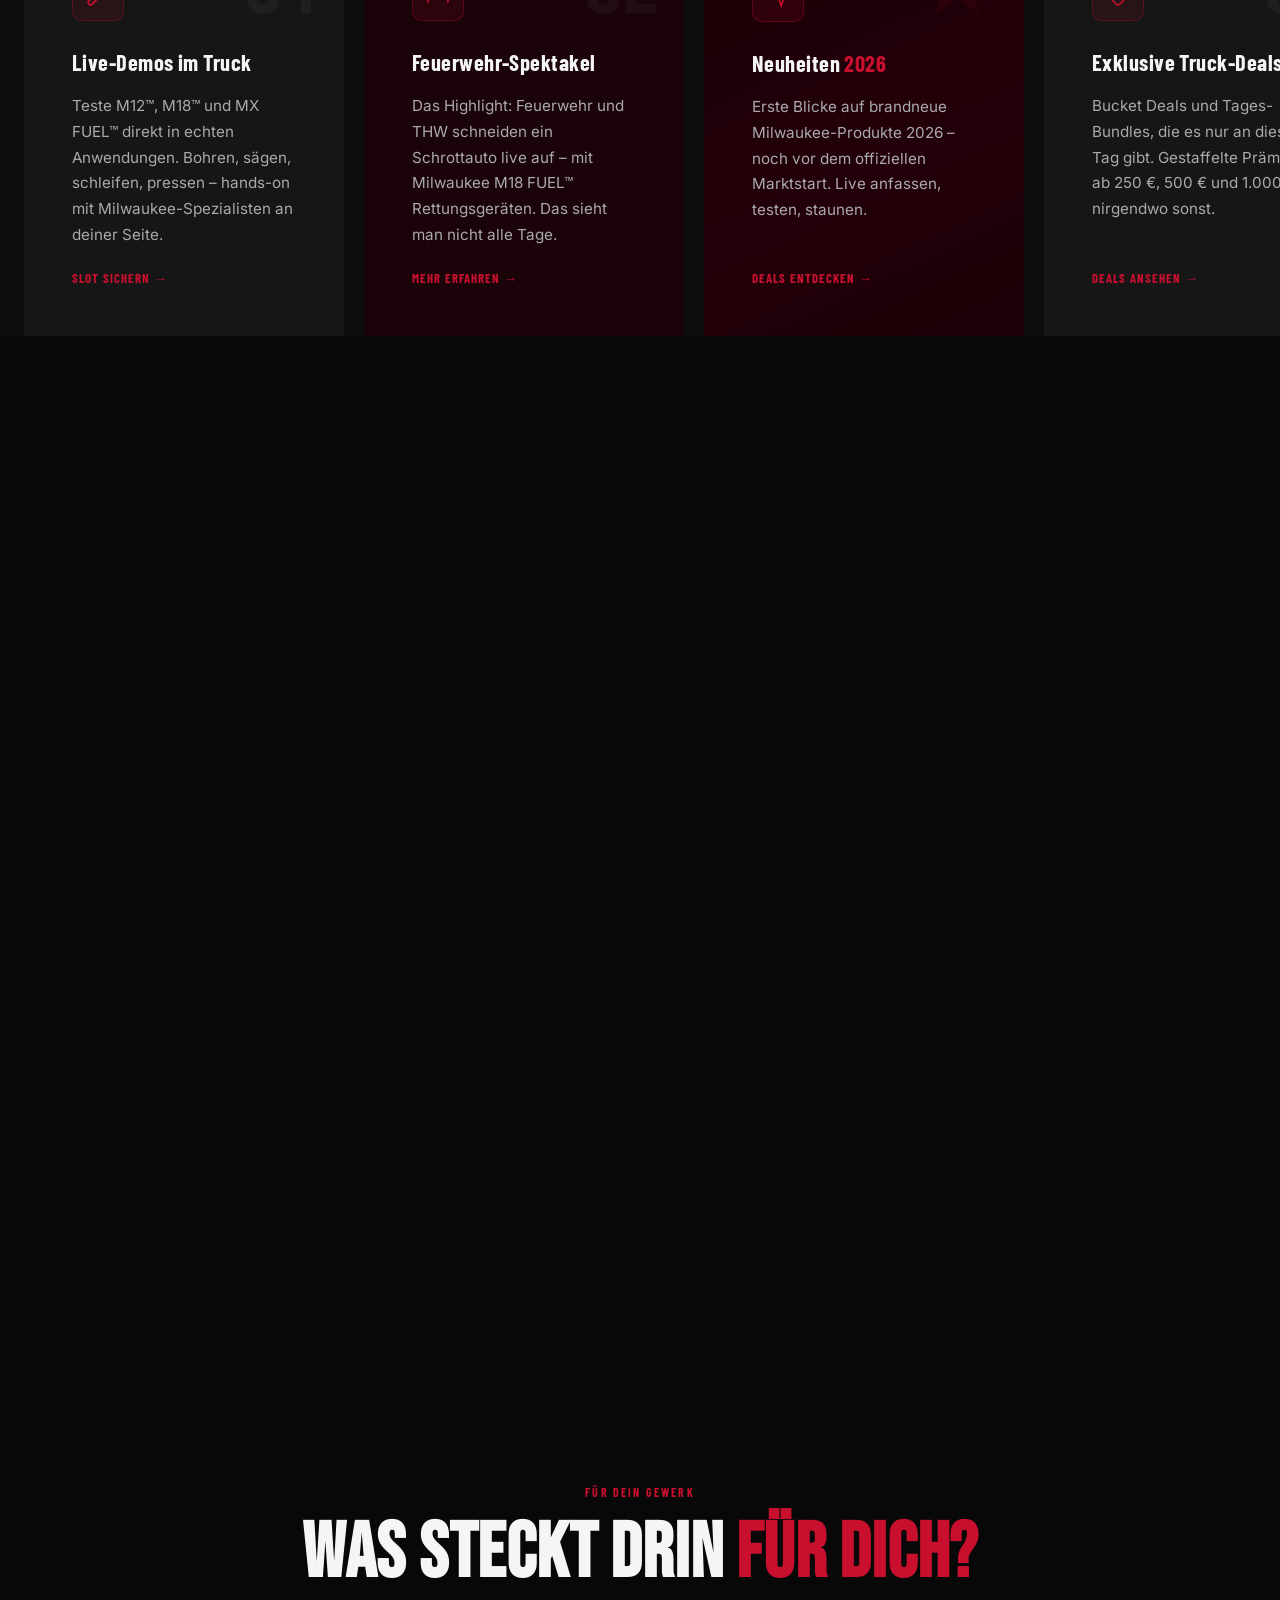
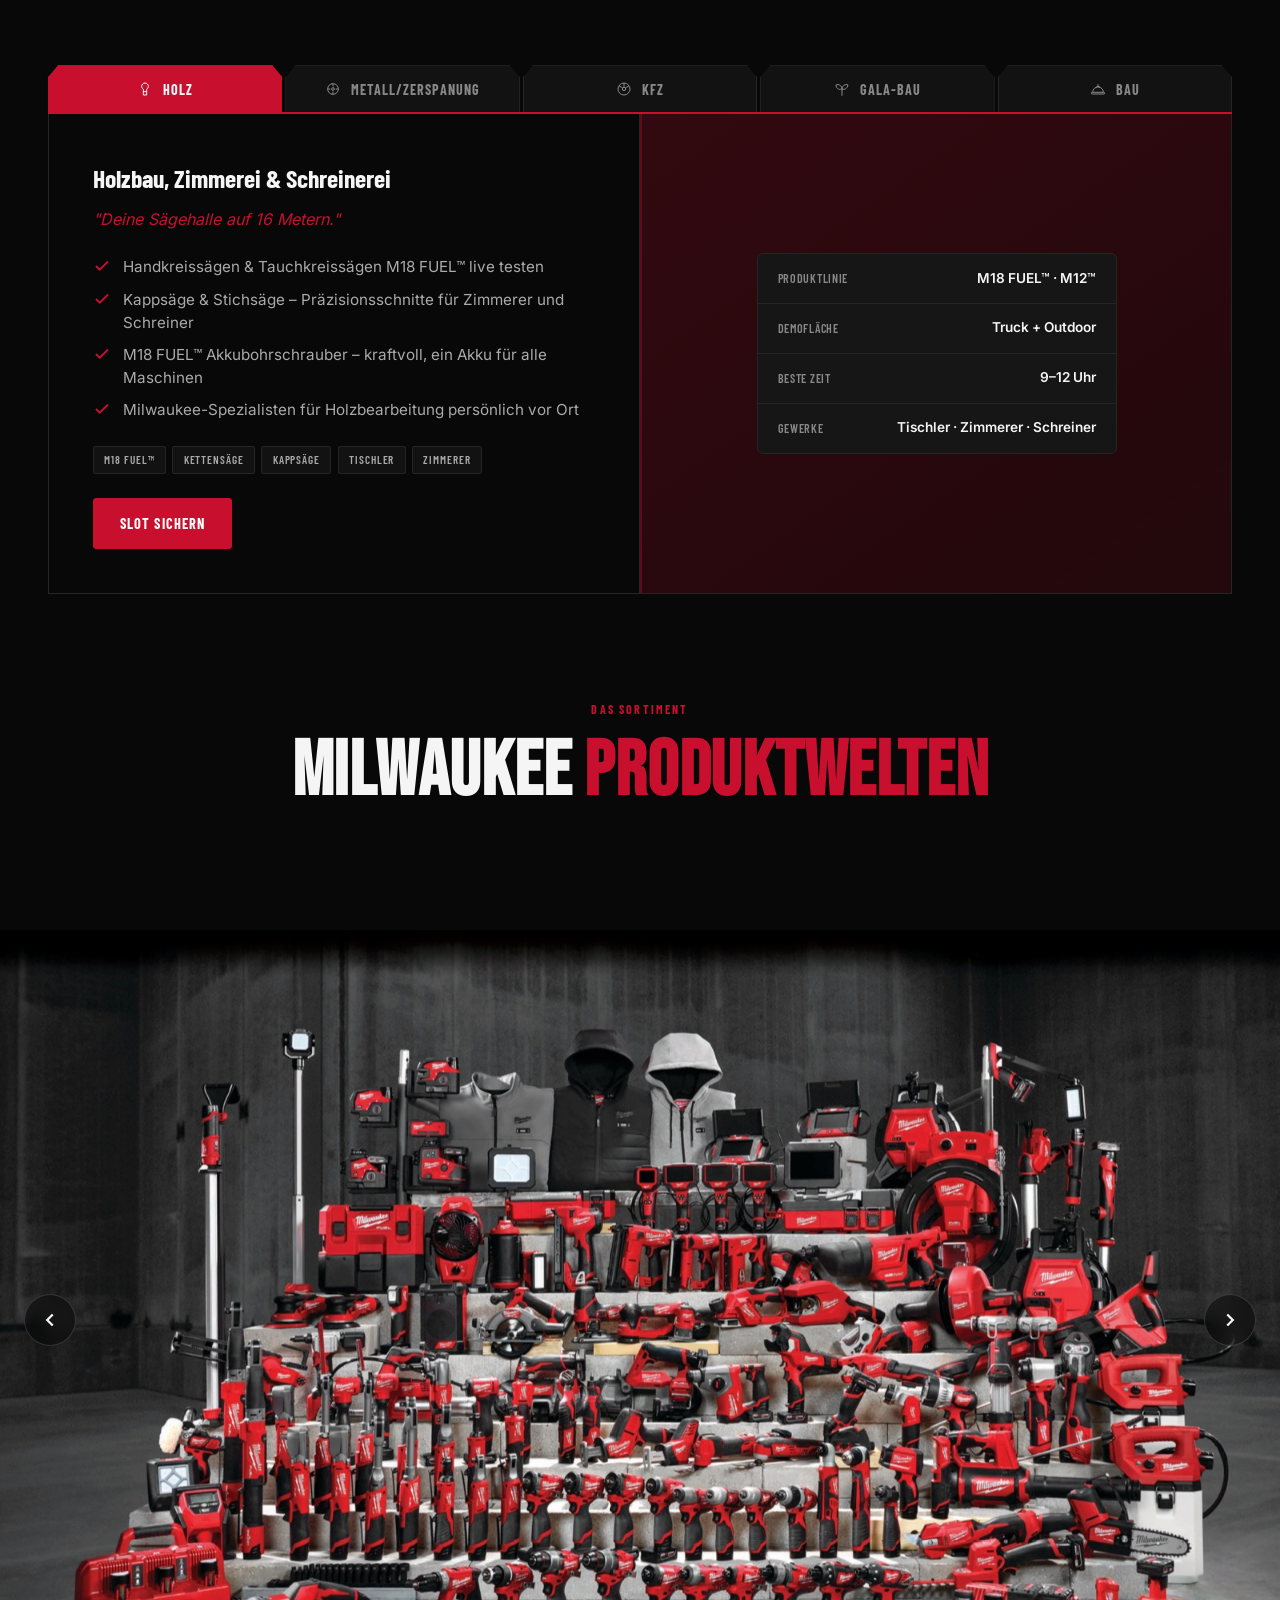
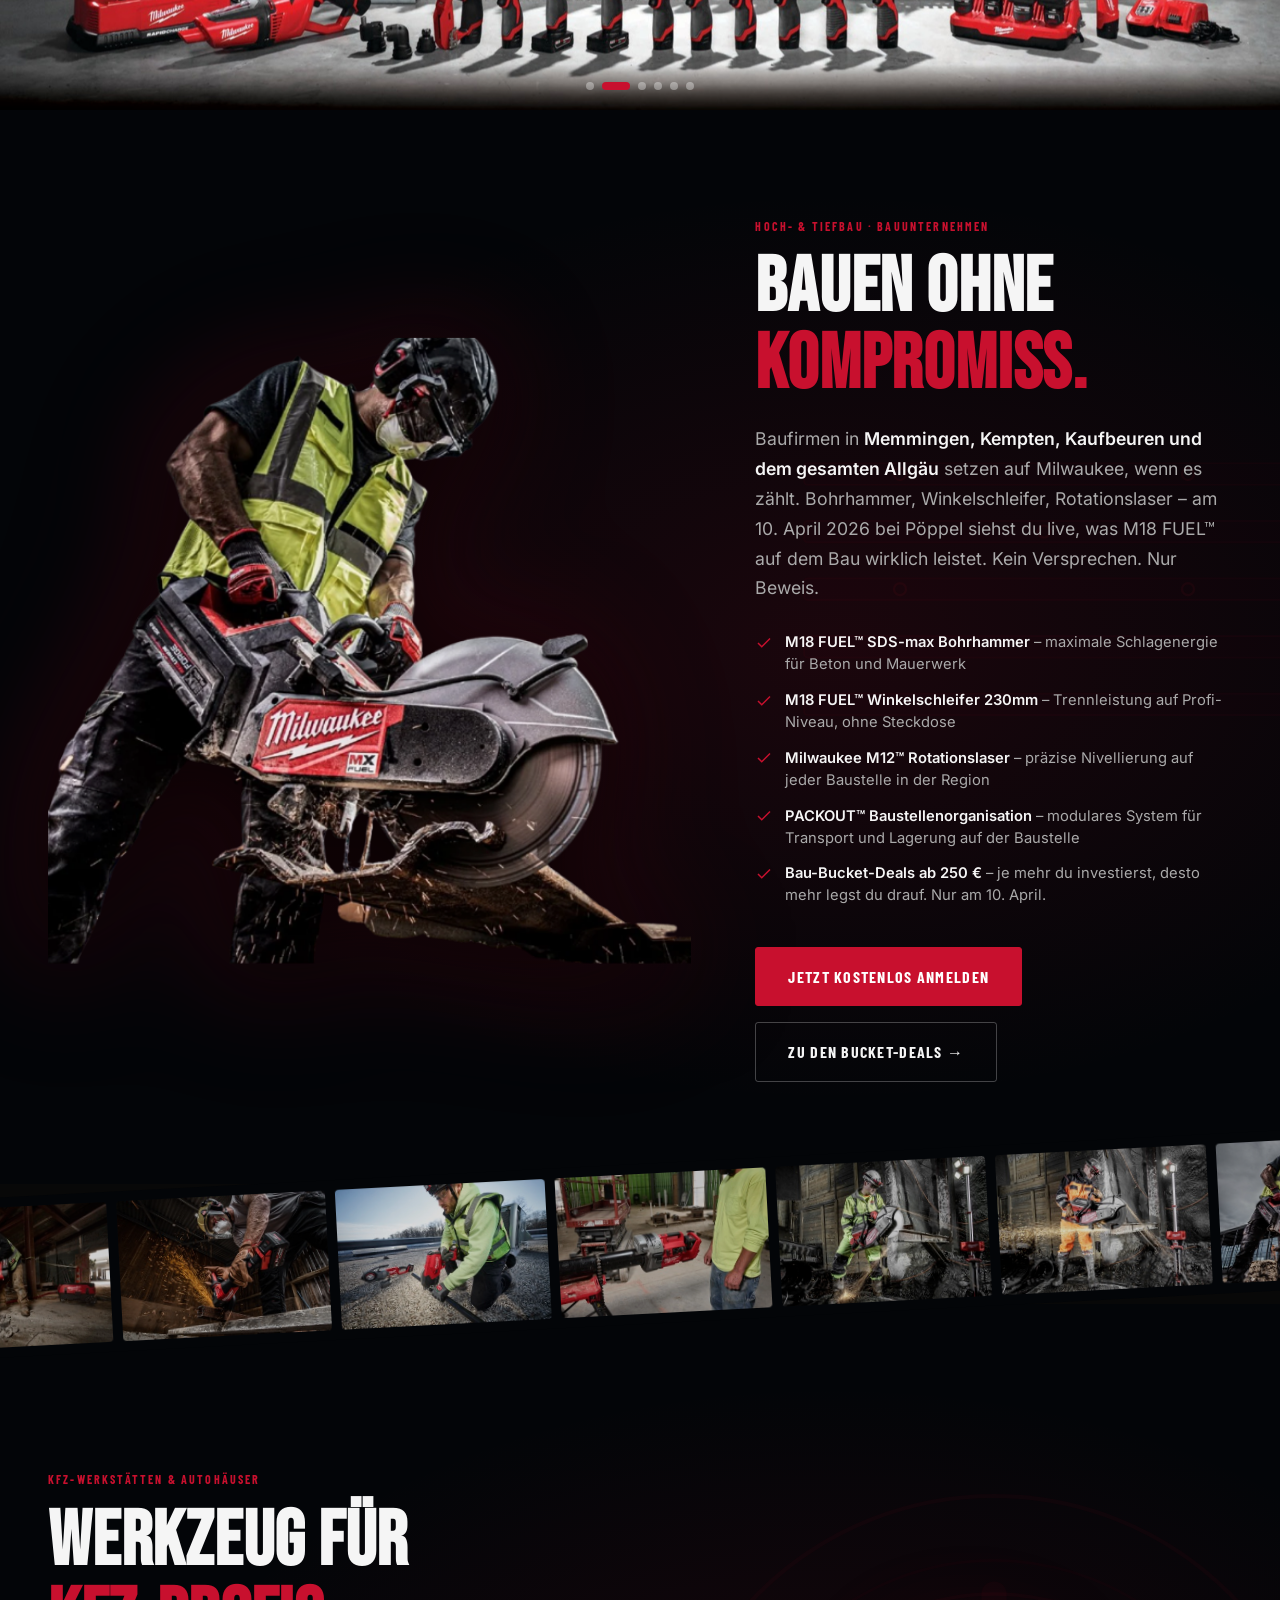
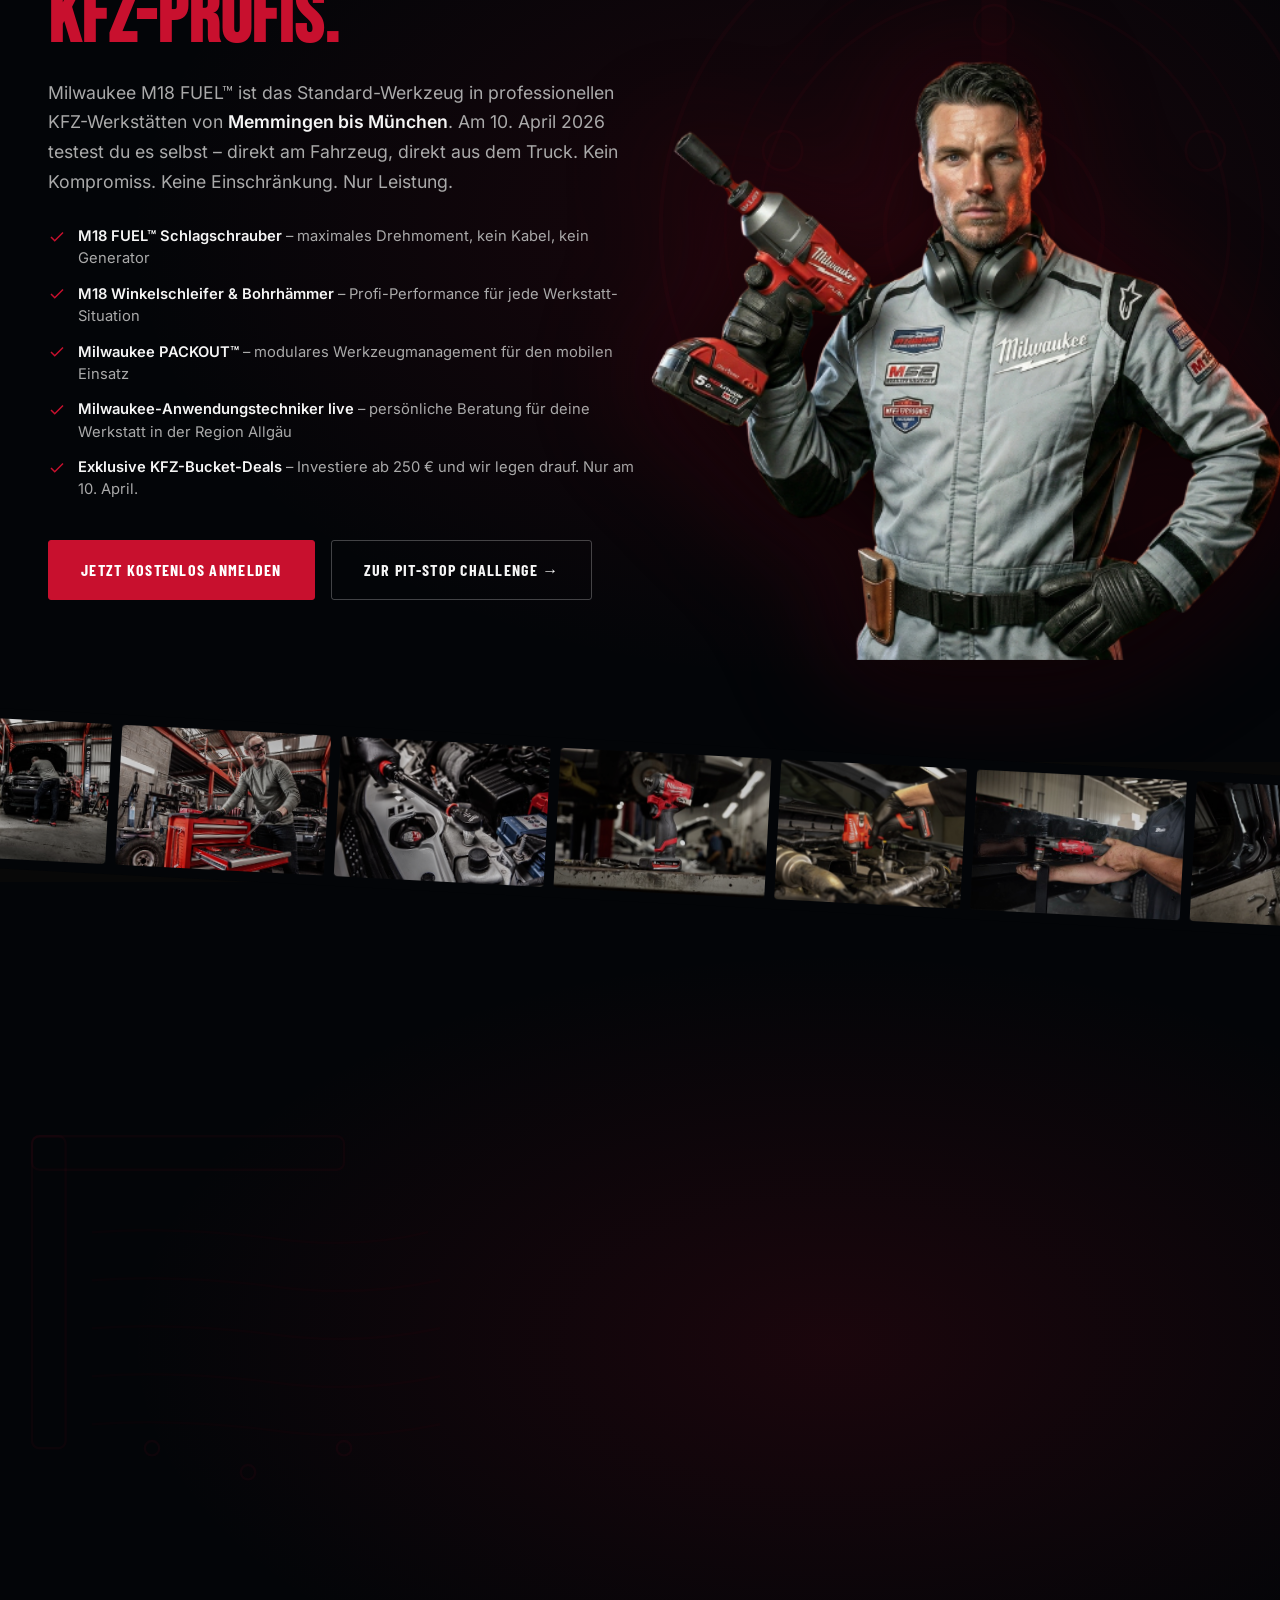
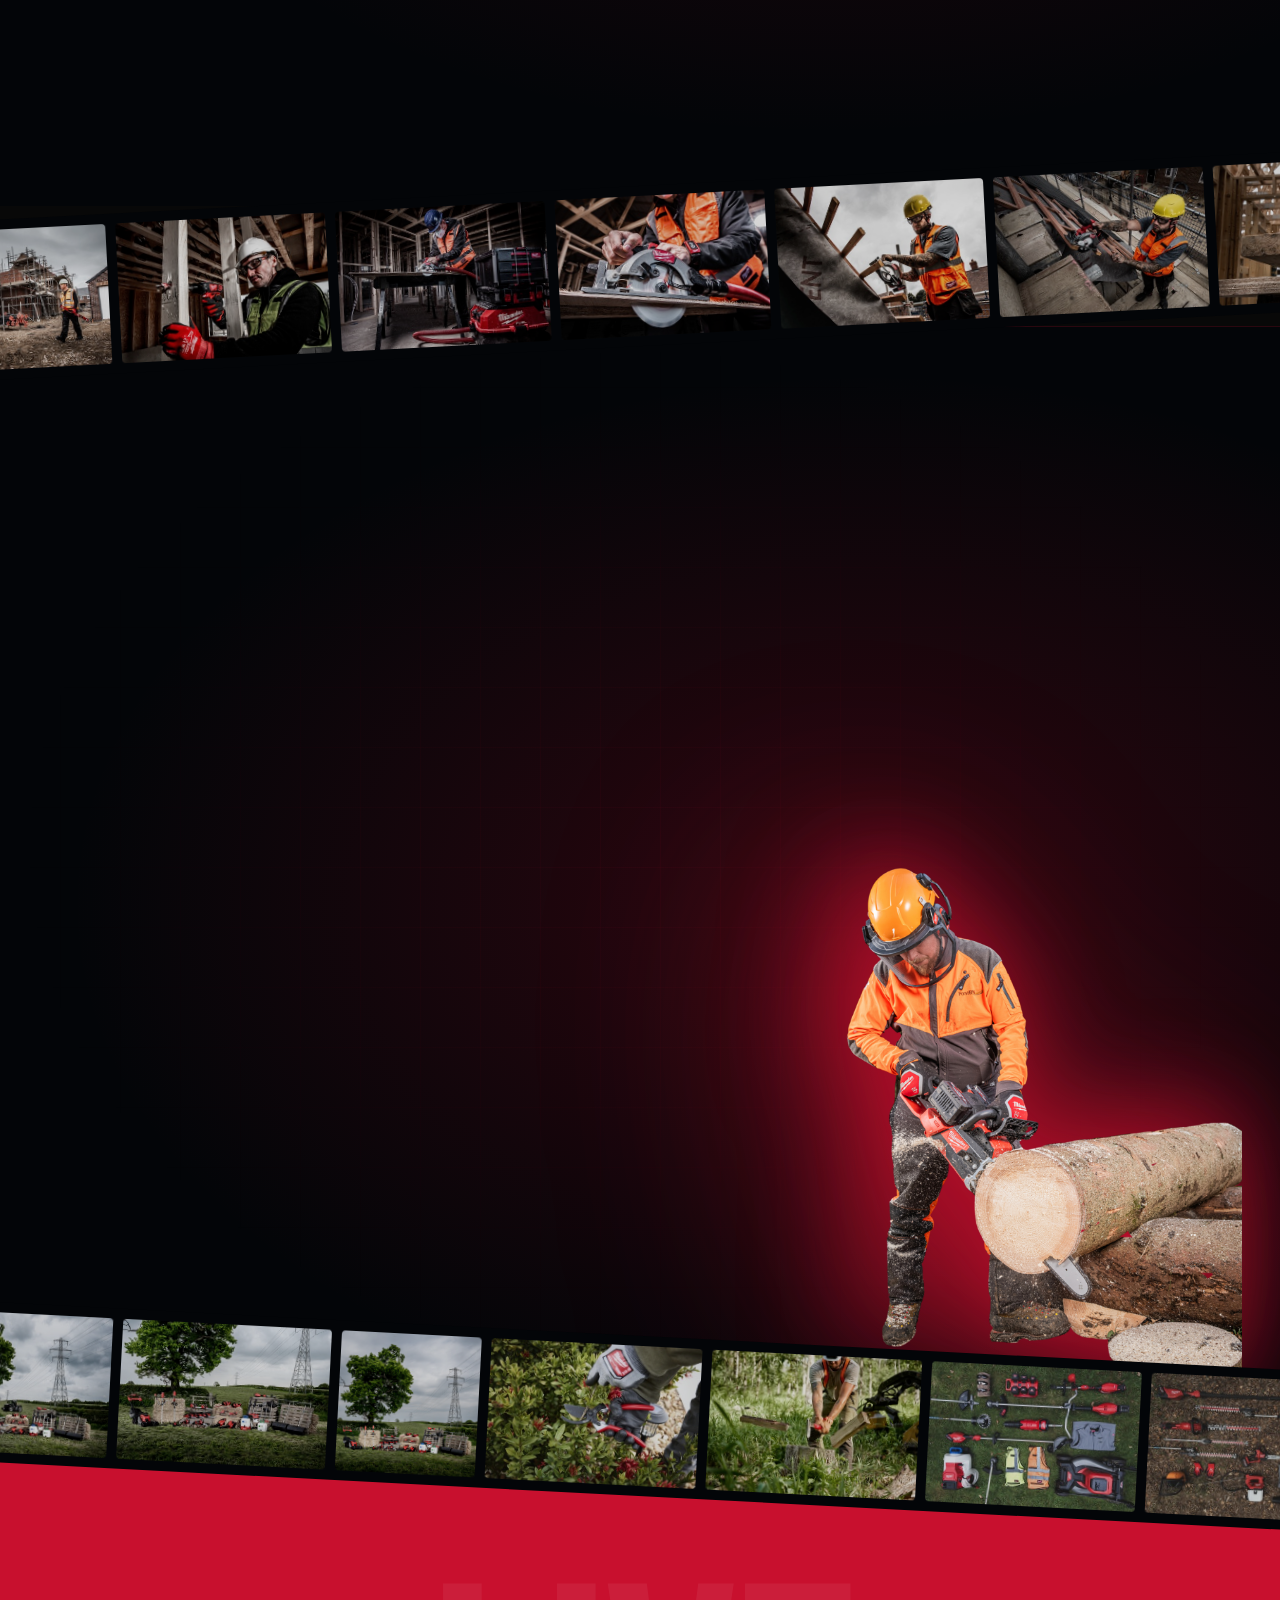
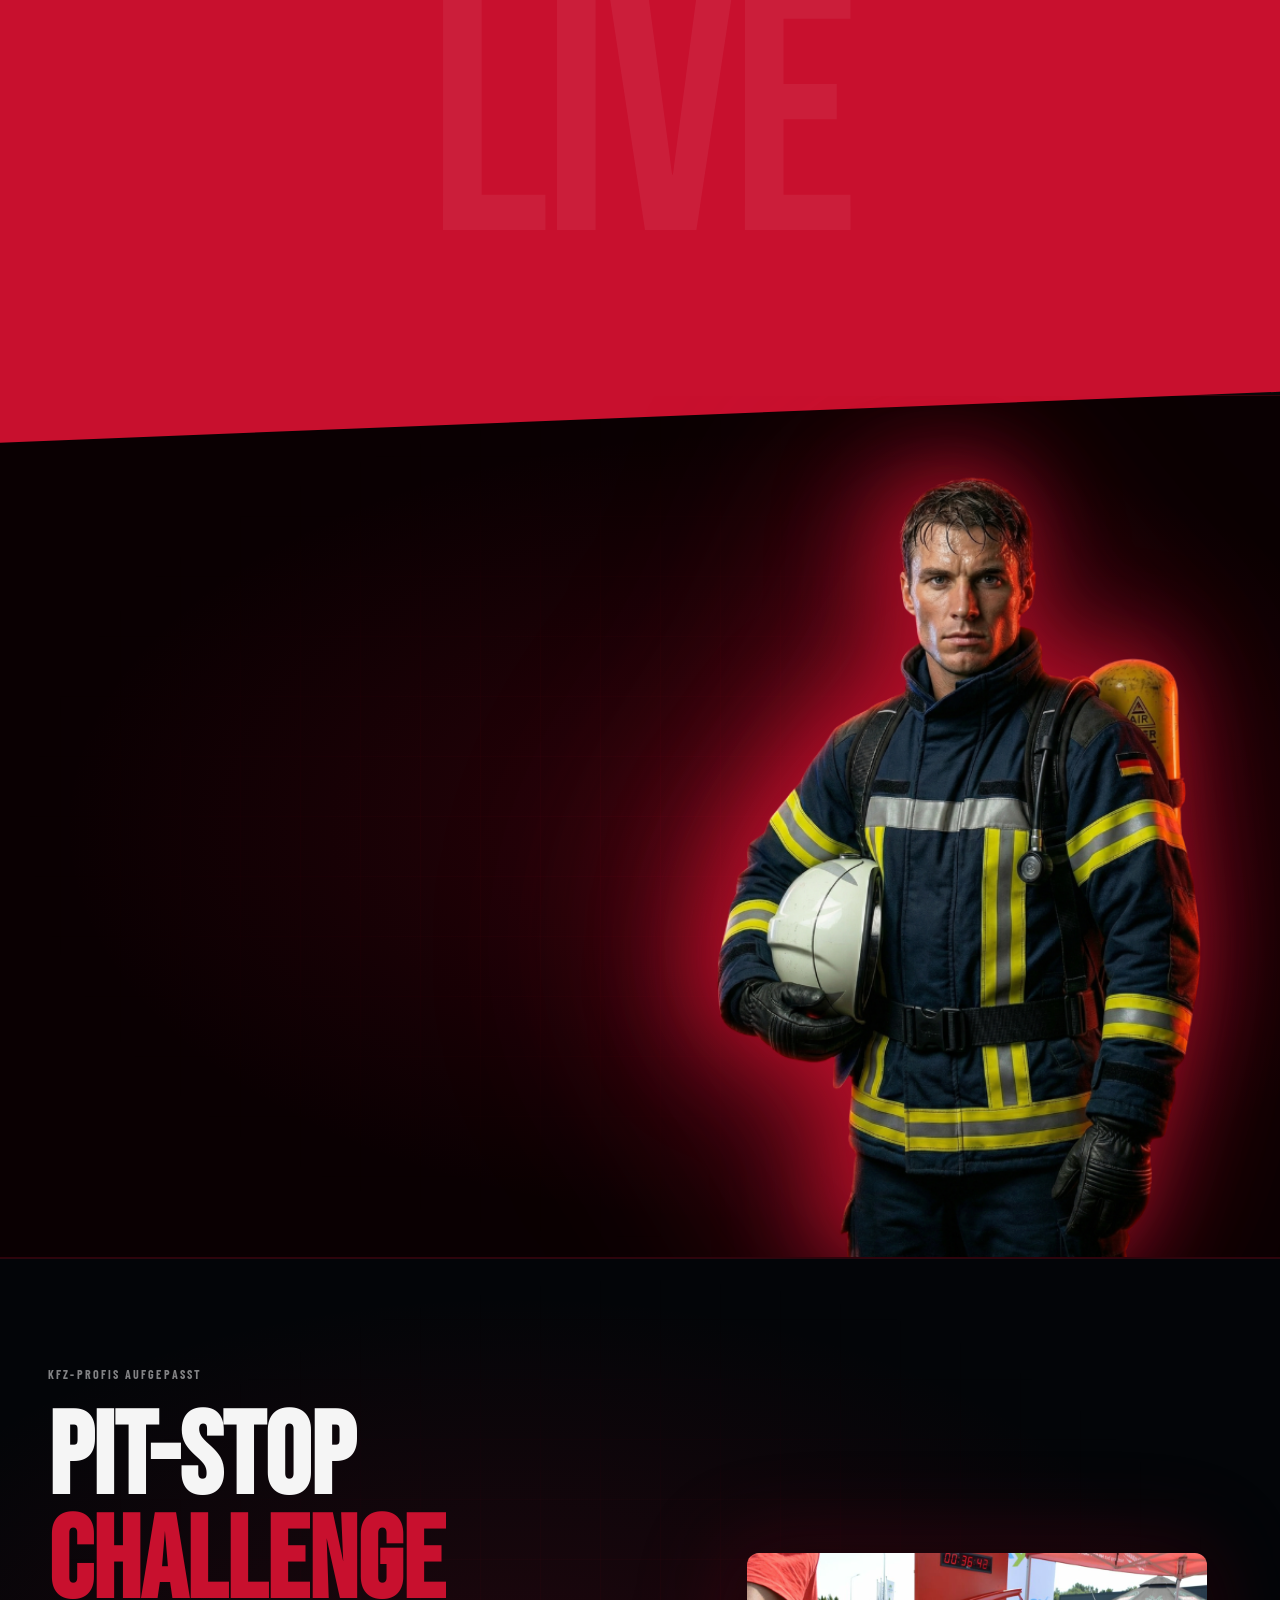
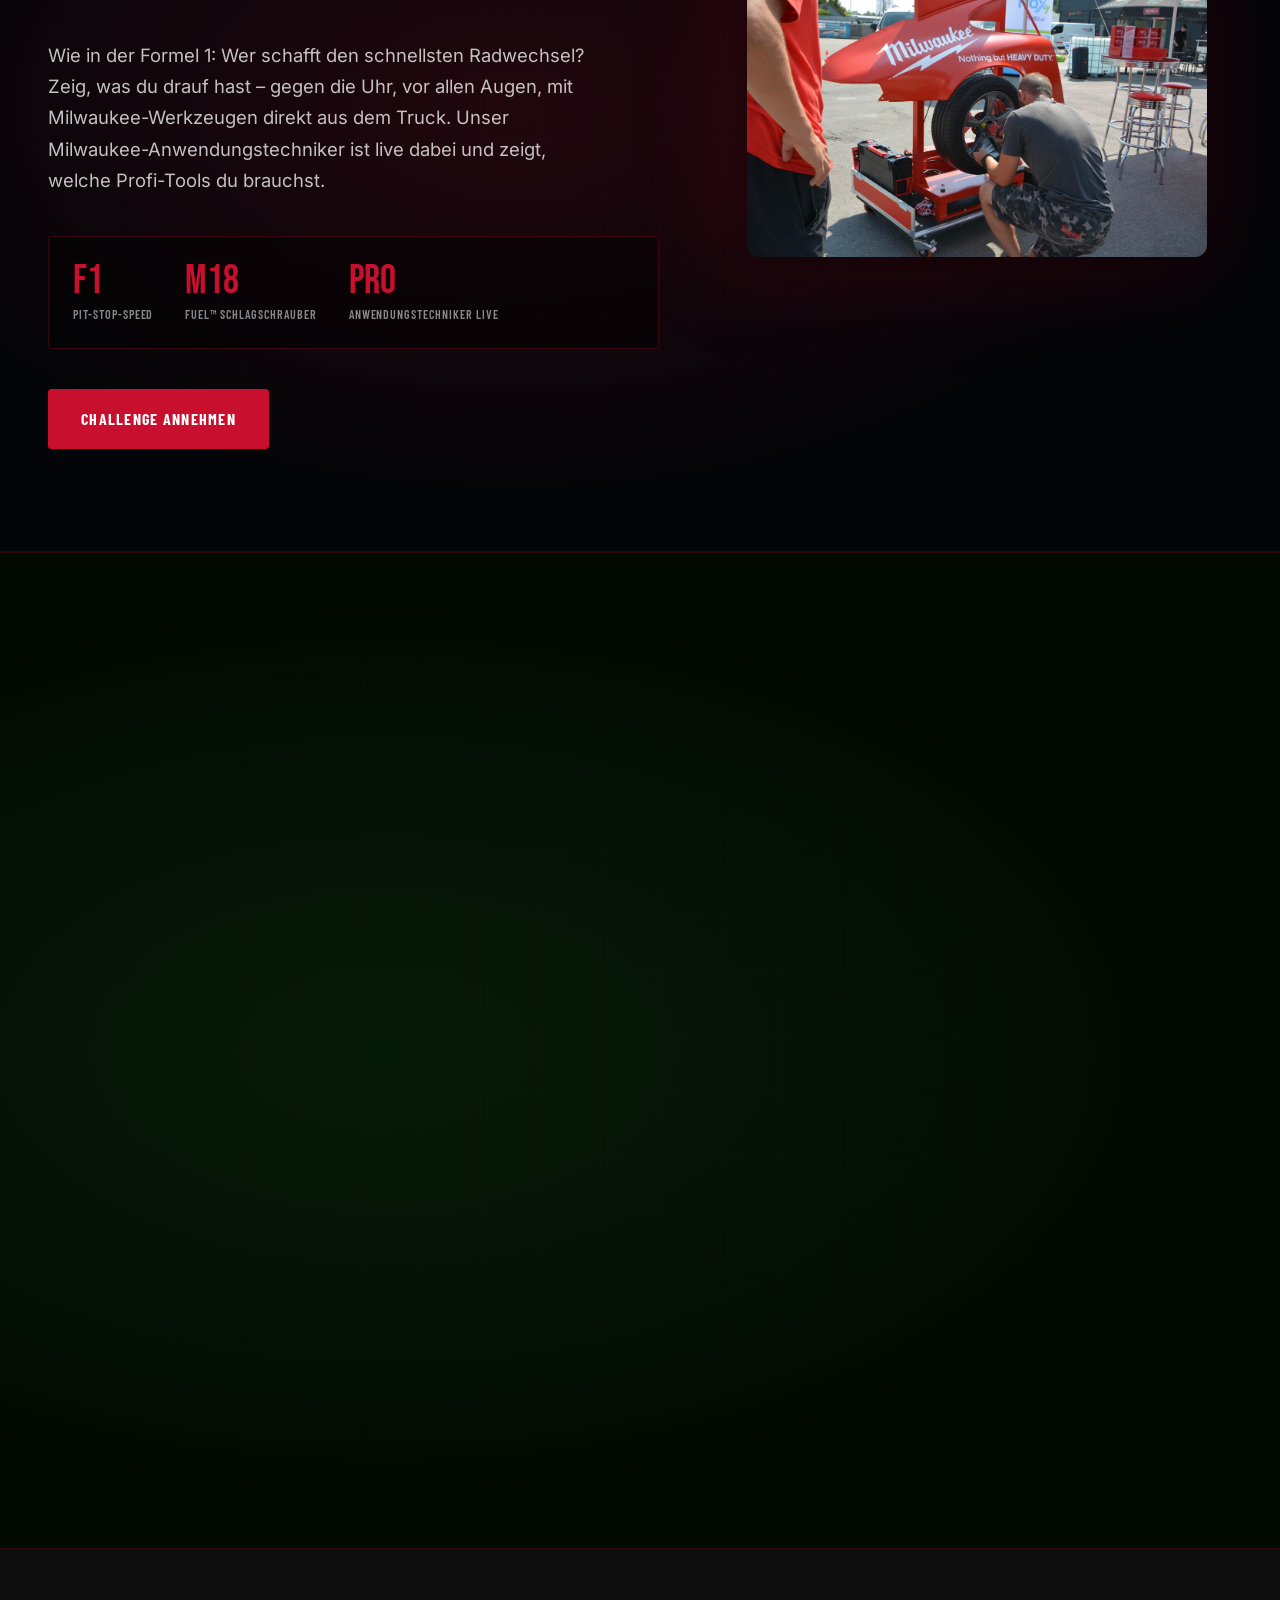
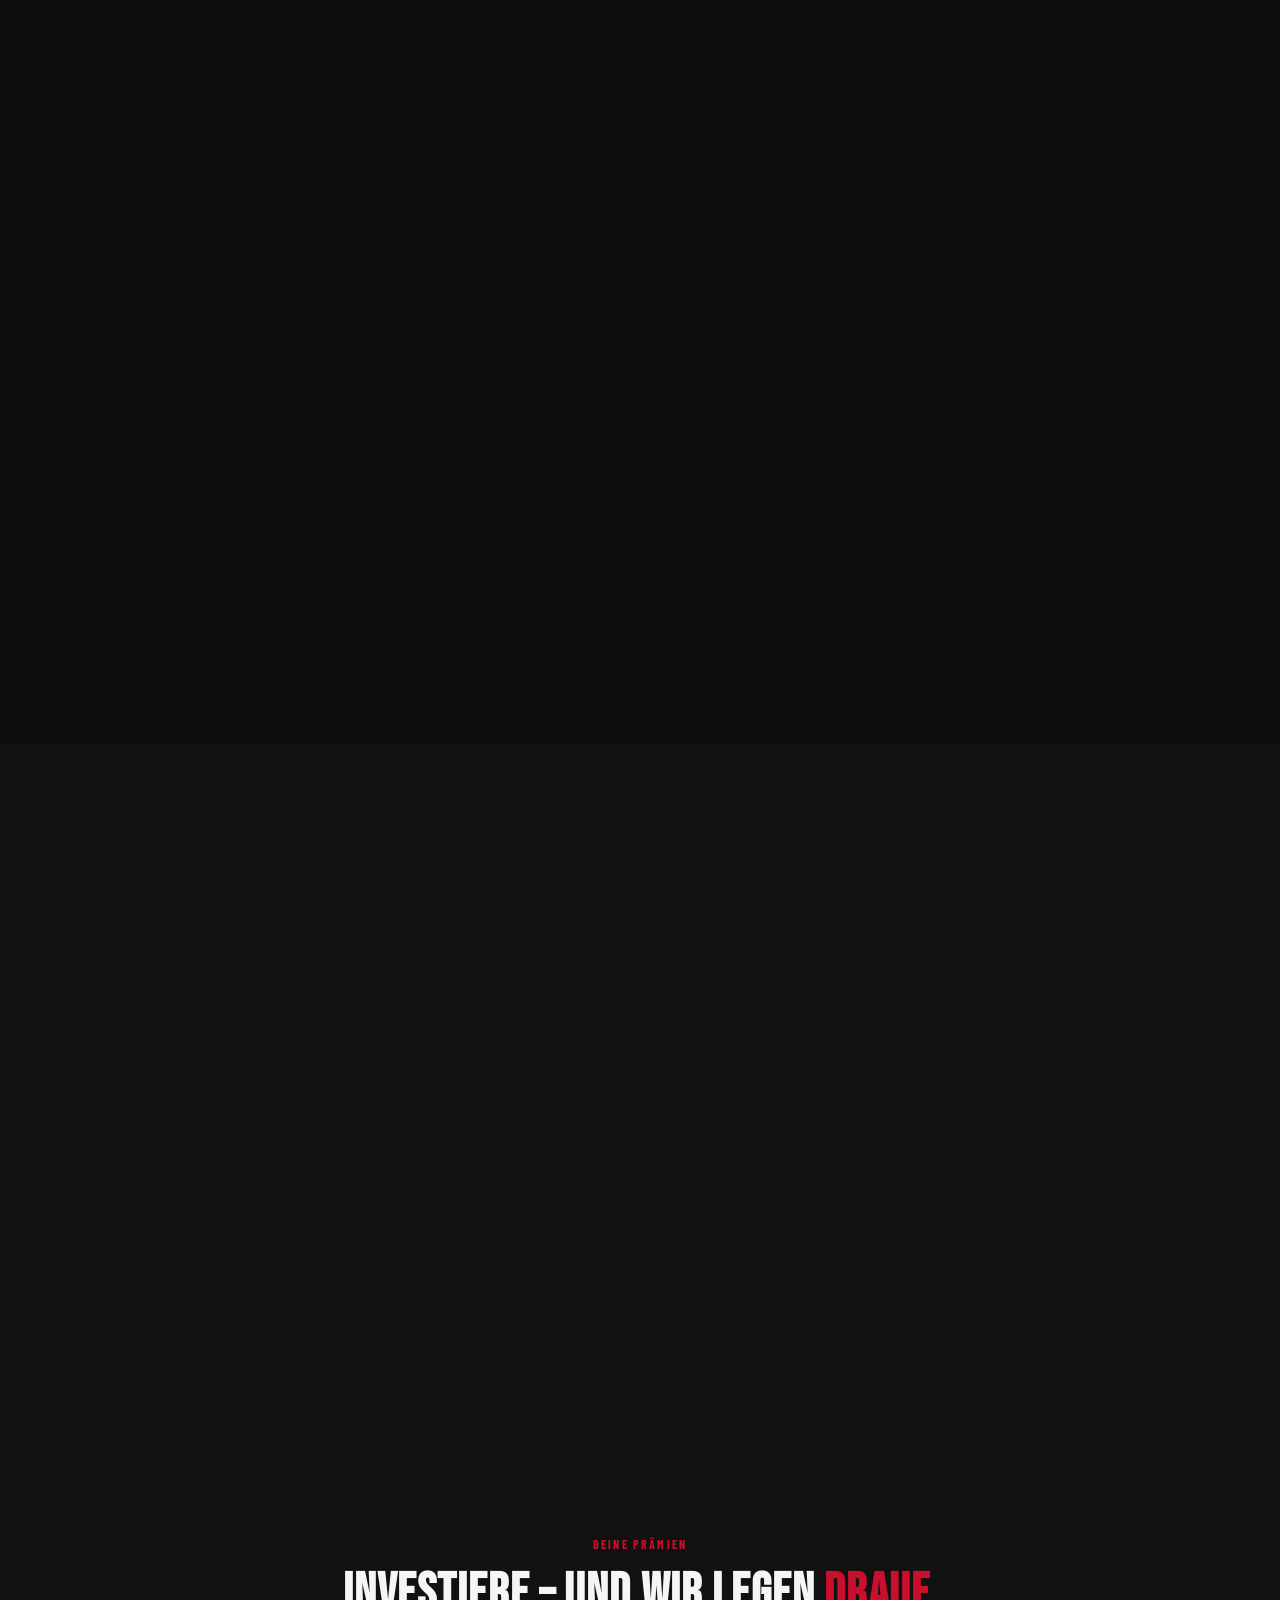
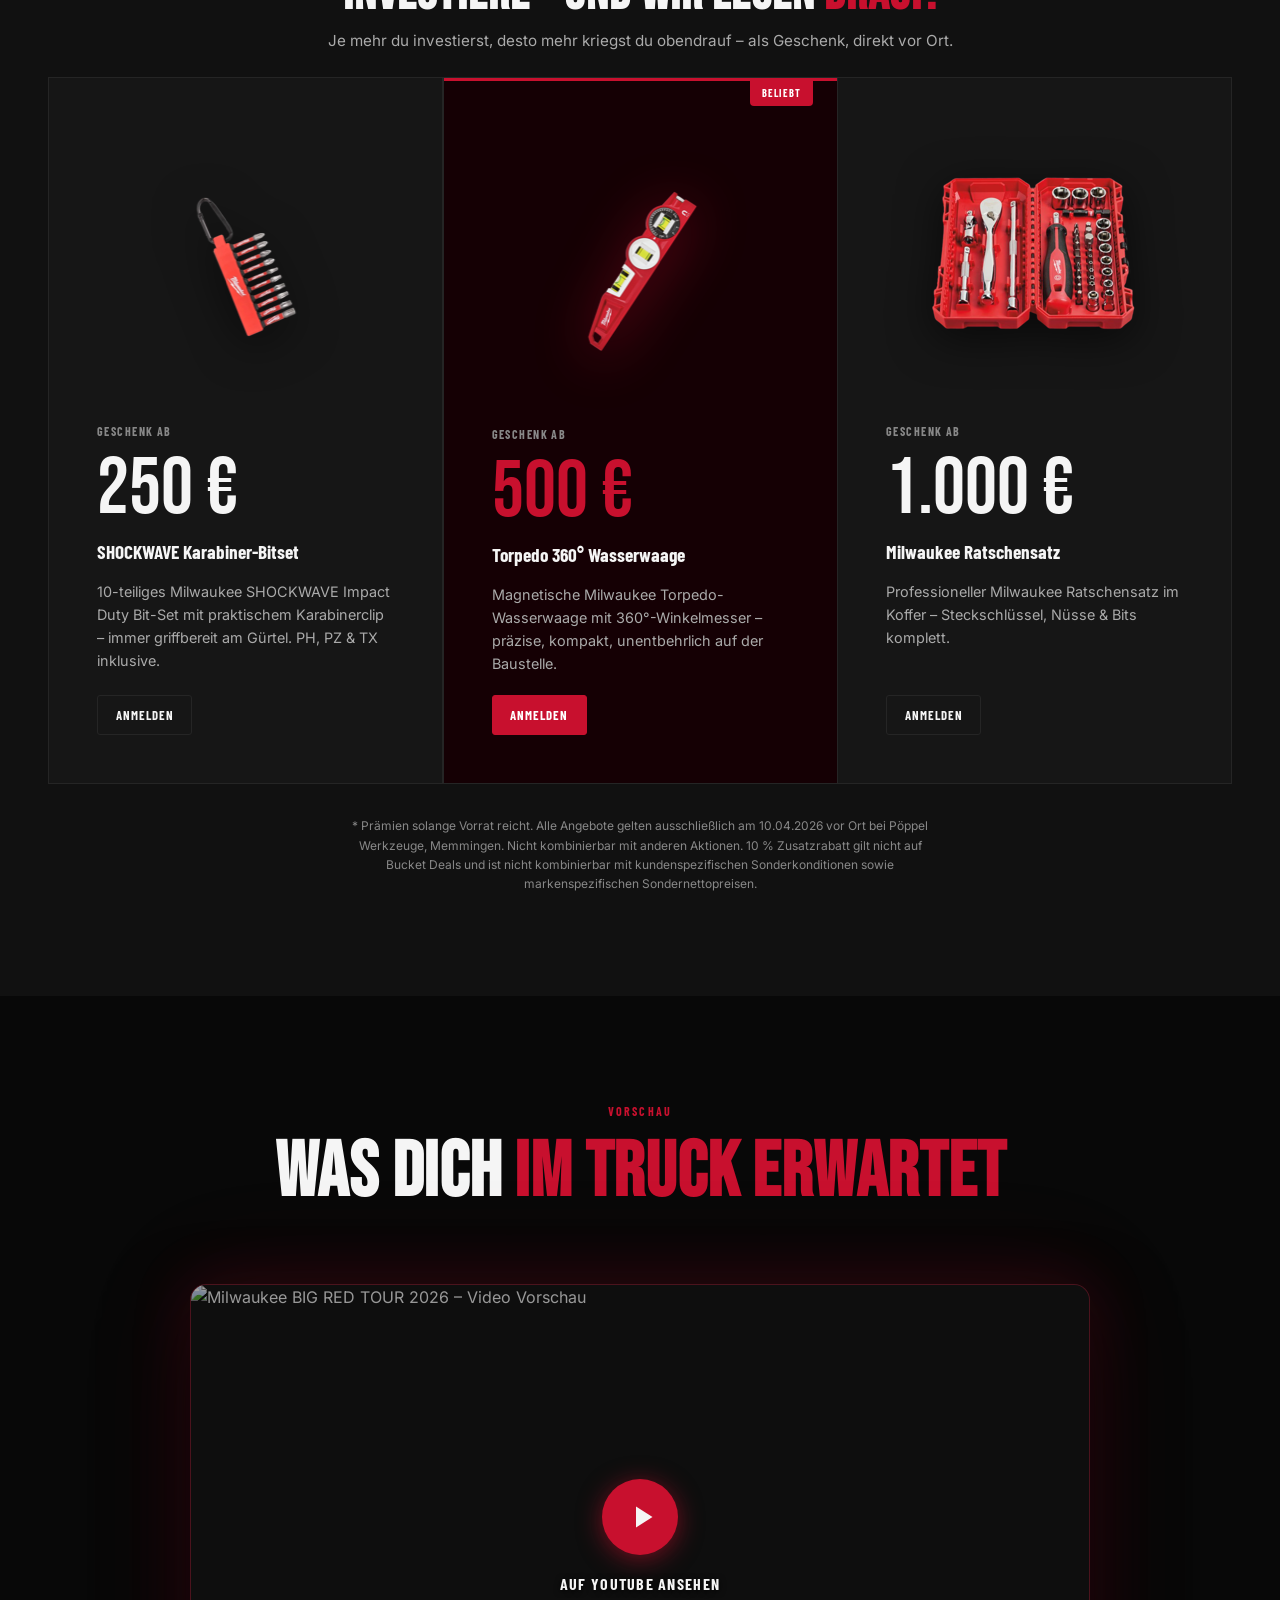
==== commit 050c8bfb: "fix: 10%-Rabatt Ausschlusstext aktualisiert Co-Authored-By: Claude Sonnet 4.6 <noreply@anthropic.com" ====
--- a/index.html
+++ b/index.html
@@ -1389,7 +1389,7 @@
             <span>Exklusiv am 10. April 2026 – direkt bei Pöppel in Memmingen</span>
             <p class="deals__rabatt-exclusion">
               <svg viewBox="0 0 16 16" width="13" height="13" fill="none" stroke="currentColor" stroke-width="2" aria-hidden="true"><circle cx="8" cy="8" r="7"/><line x1="5" y1="5" x2="11" y2="11"/><line x1="11" y1="5" x2="5" y2="11"/></svg>
-              Nicht gültig auf Bucket Deals und laufende Aktionen aus dem Frühjahr-Sommer Katalog
+              Nicht gültig auf Bucket Deals und nicht kombinierbar mit kundenspezifischen Sonderkonditionen sowie markenspezifischen Sondernettopreisen.
             </p>
           </div>
         </div>
@@ -1459,7 +1459,7 @@
         </div>
 
         <p class="deals__disclaimer reveal-up" style="--delay:0.3s">
-          * Prämien solange Vorrat reicht. Alle Angebote gelten ausschließlich am 10.04.2026 vor Ort bei Pöppel Werkzeuge, Memmingen. Nicht kombinierbar mit anderen Aktionen. 10 % Zusatzrabatt gilt nicht auf Bucket Deals und laufende Aktionen aus dem Frühjahr-Sommer Katalog.
+          * Prämien solange Vorrat reicht. Alle Angebote gelten ausschließlich am 10.04.2026 vor Ort bei Pöppel Werkzeuge, Memmingen. Nicht kombinierbar mit anderen Aktionen. 10 % Zusatzrabatt gilt nicht auf Bucket Deals und ist nicht kombinierbar mit kundenspezifischen Sonderkonditionen sowie markenspezifischen Sondernettopreisen.
         </p>
       </div>
     </section>
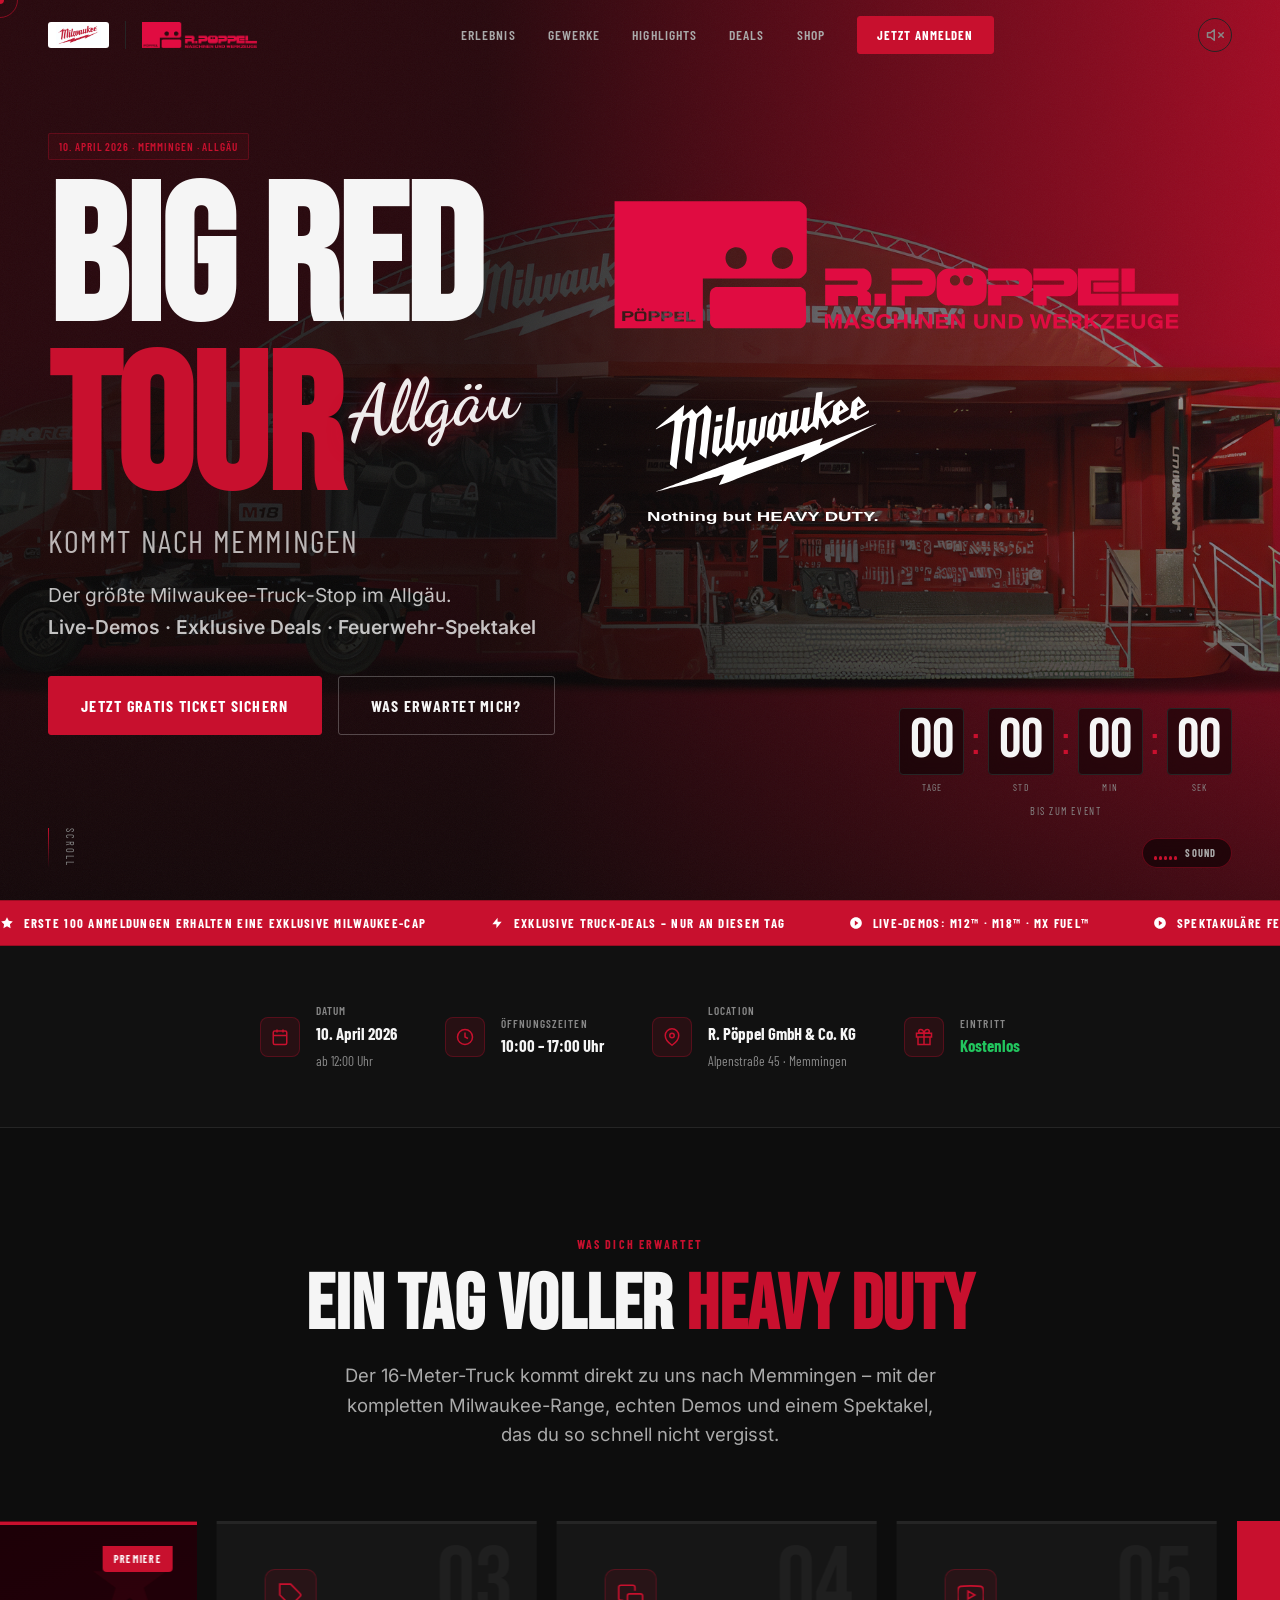
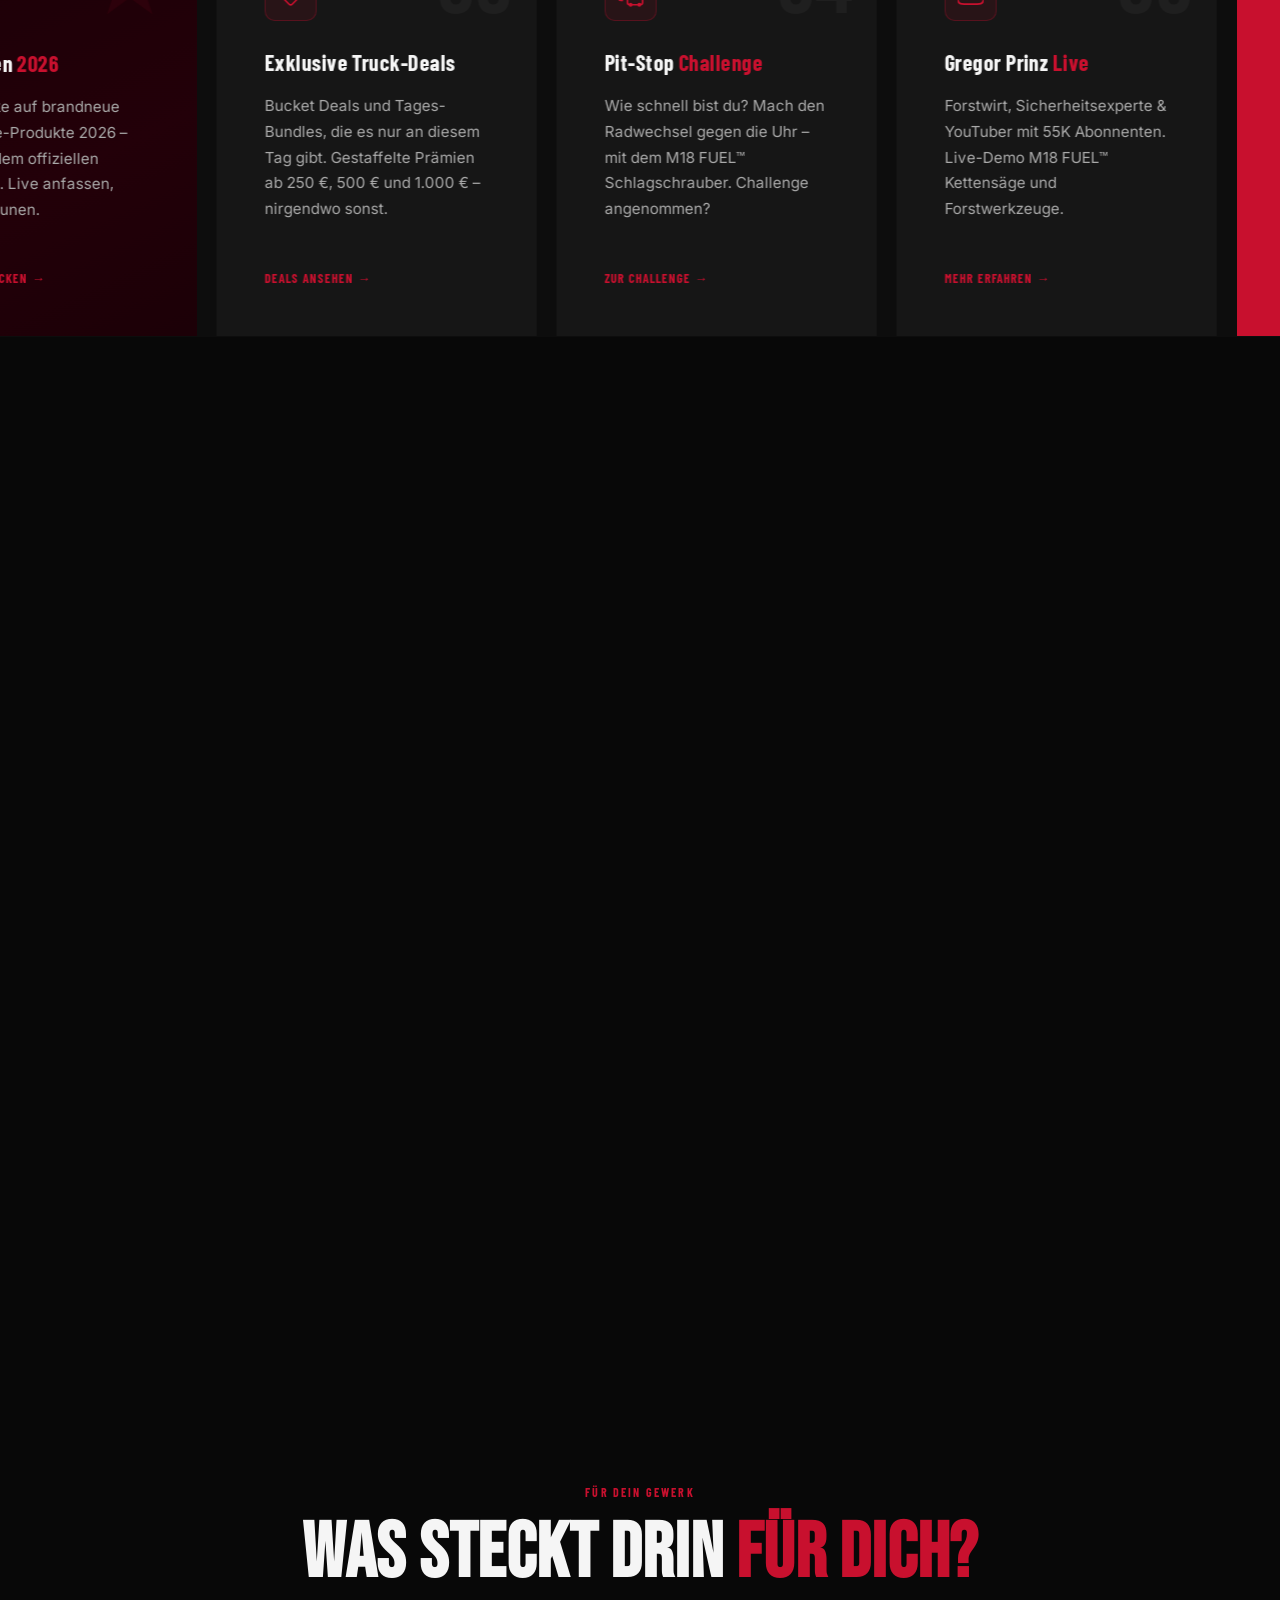
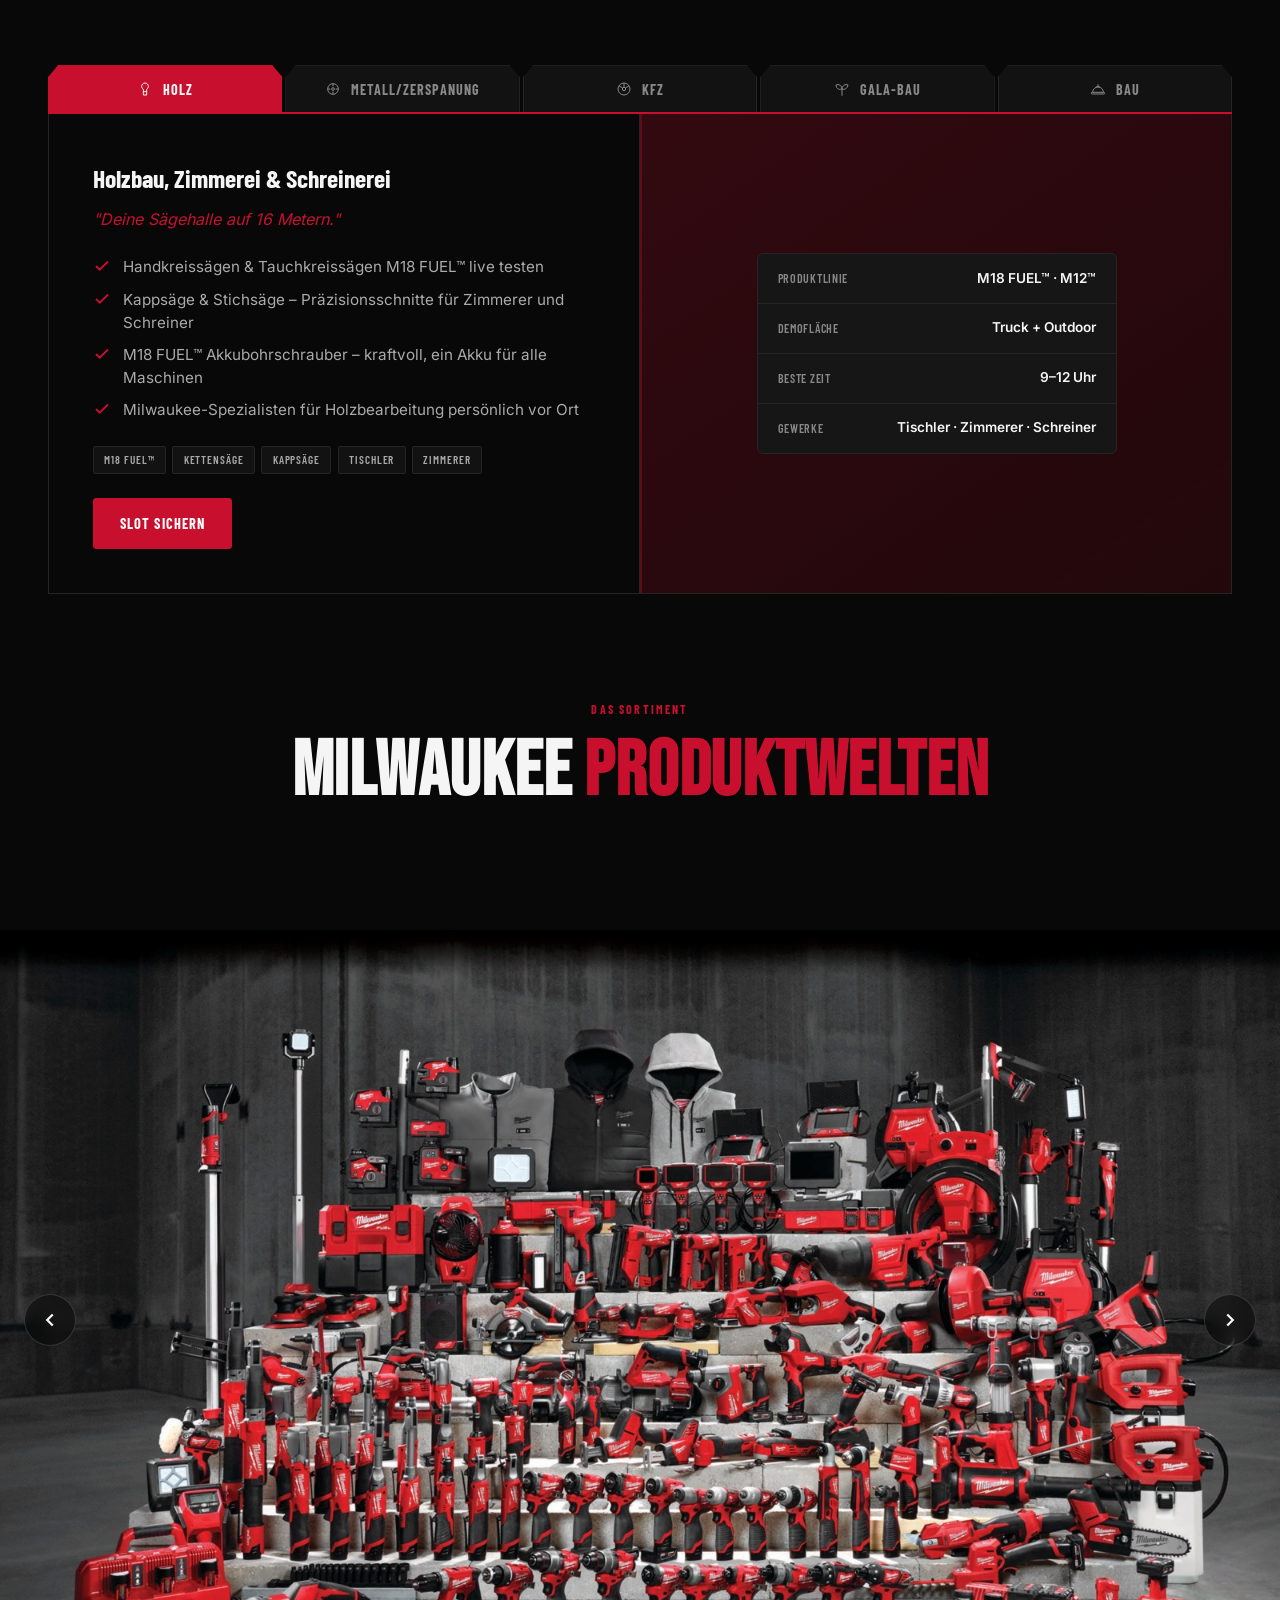
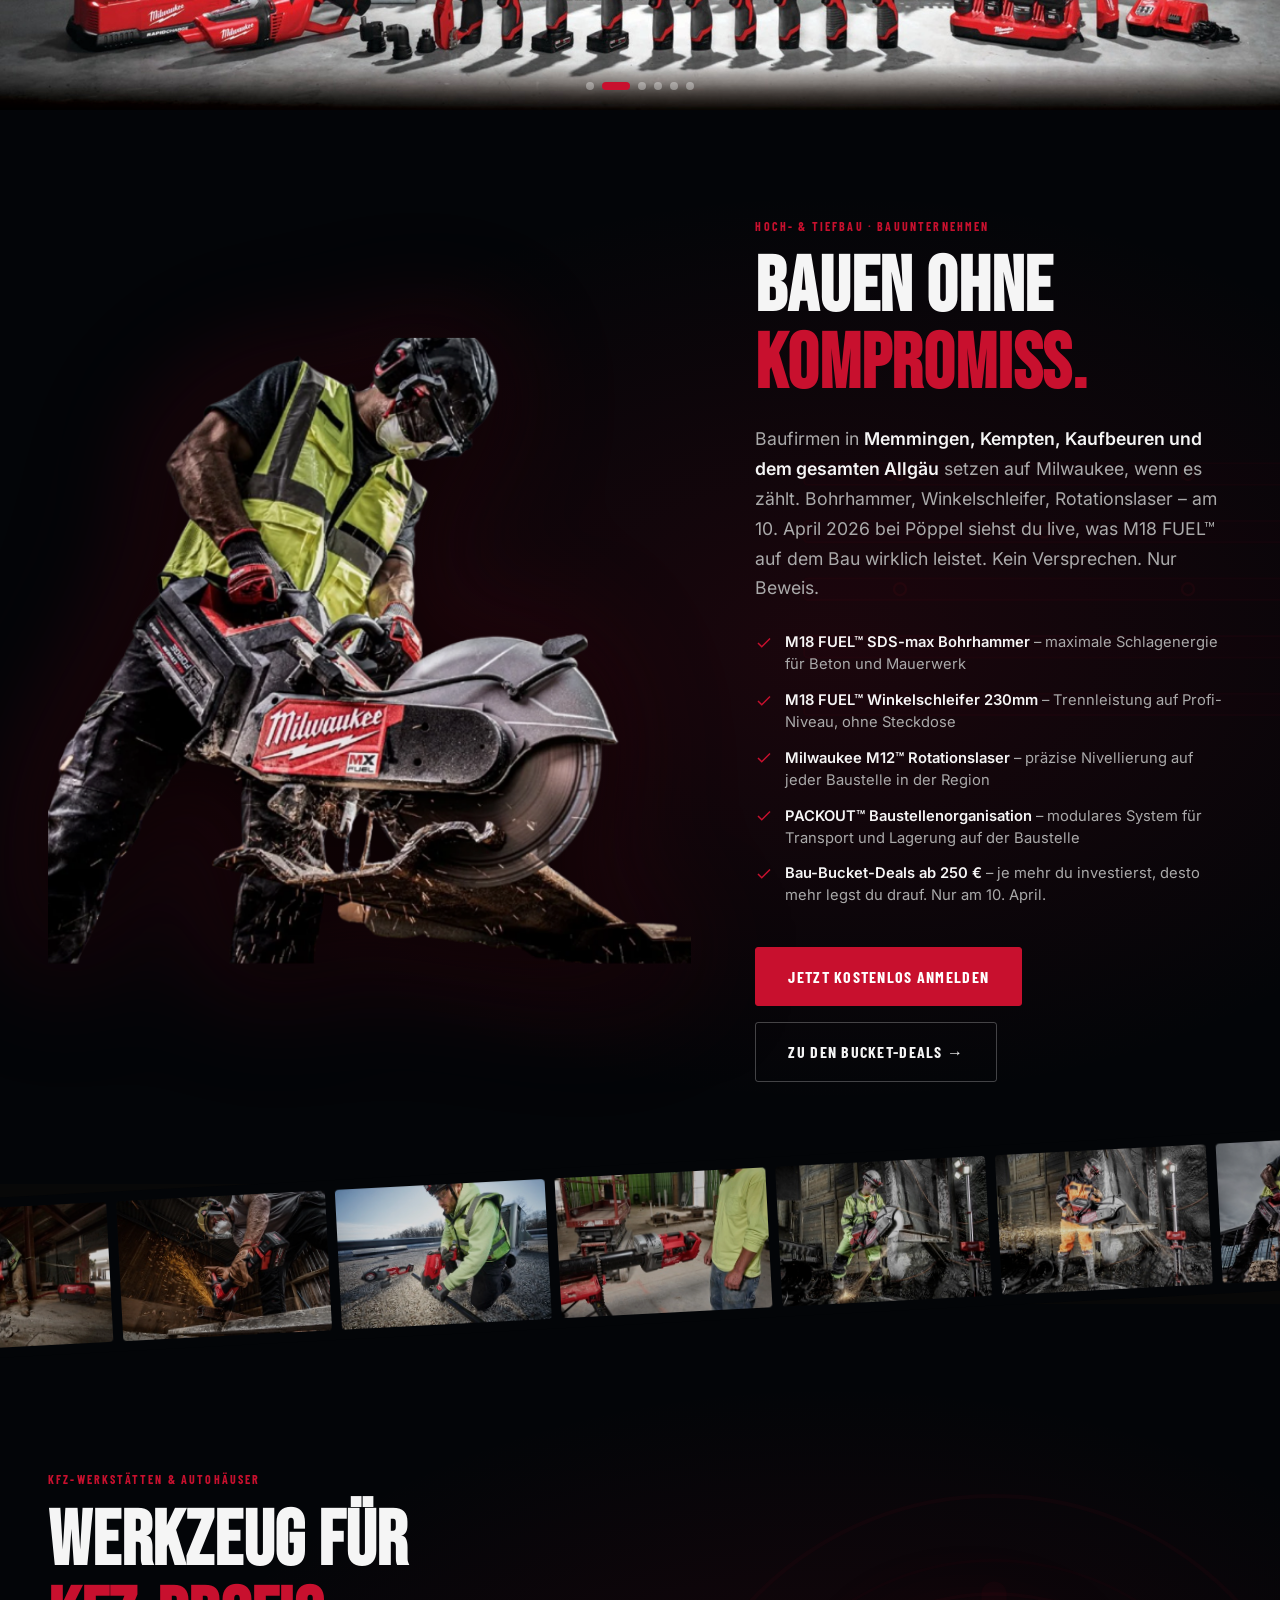
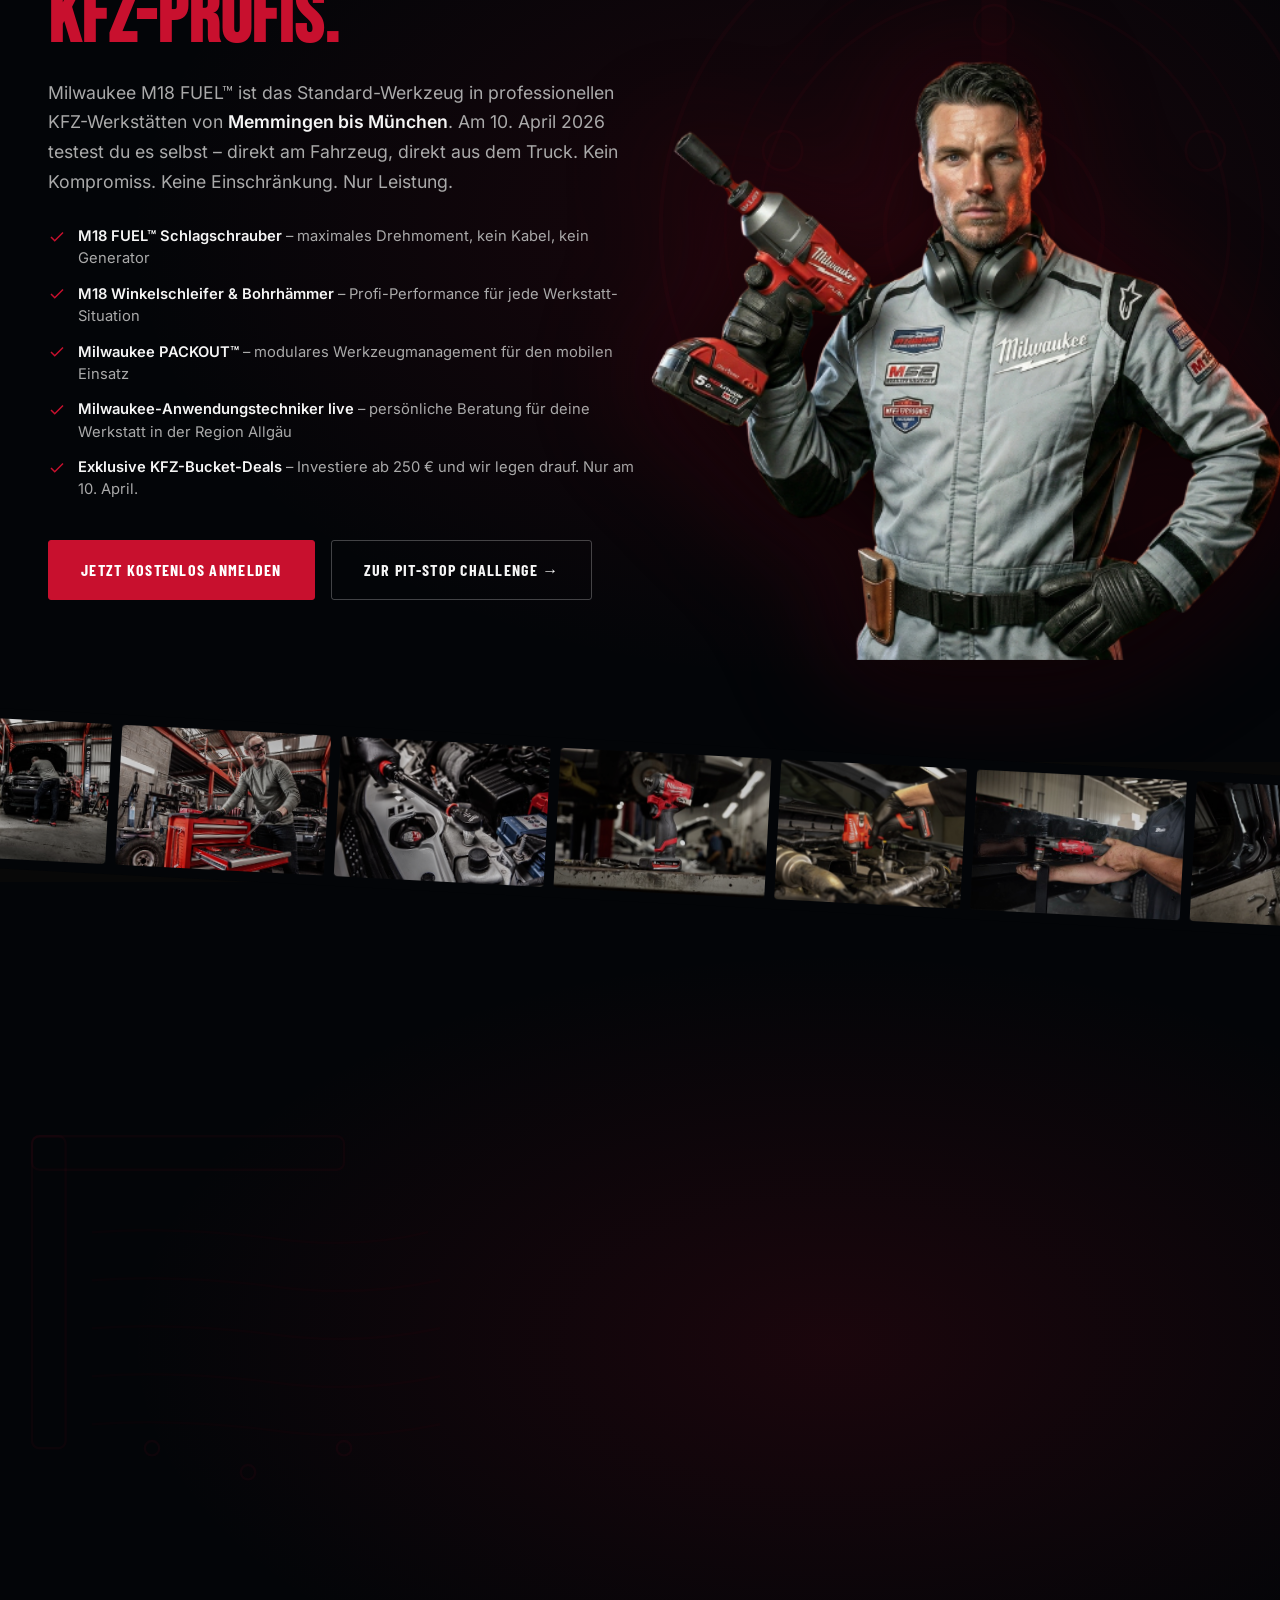
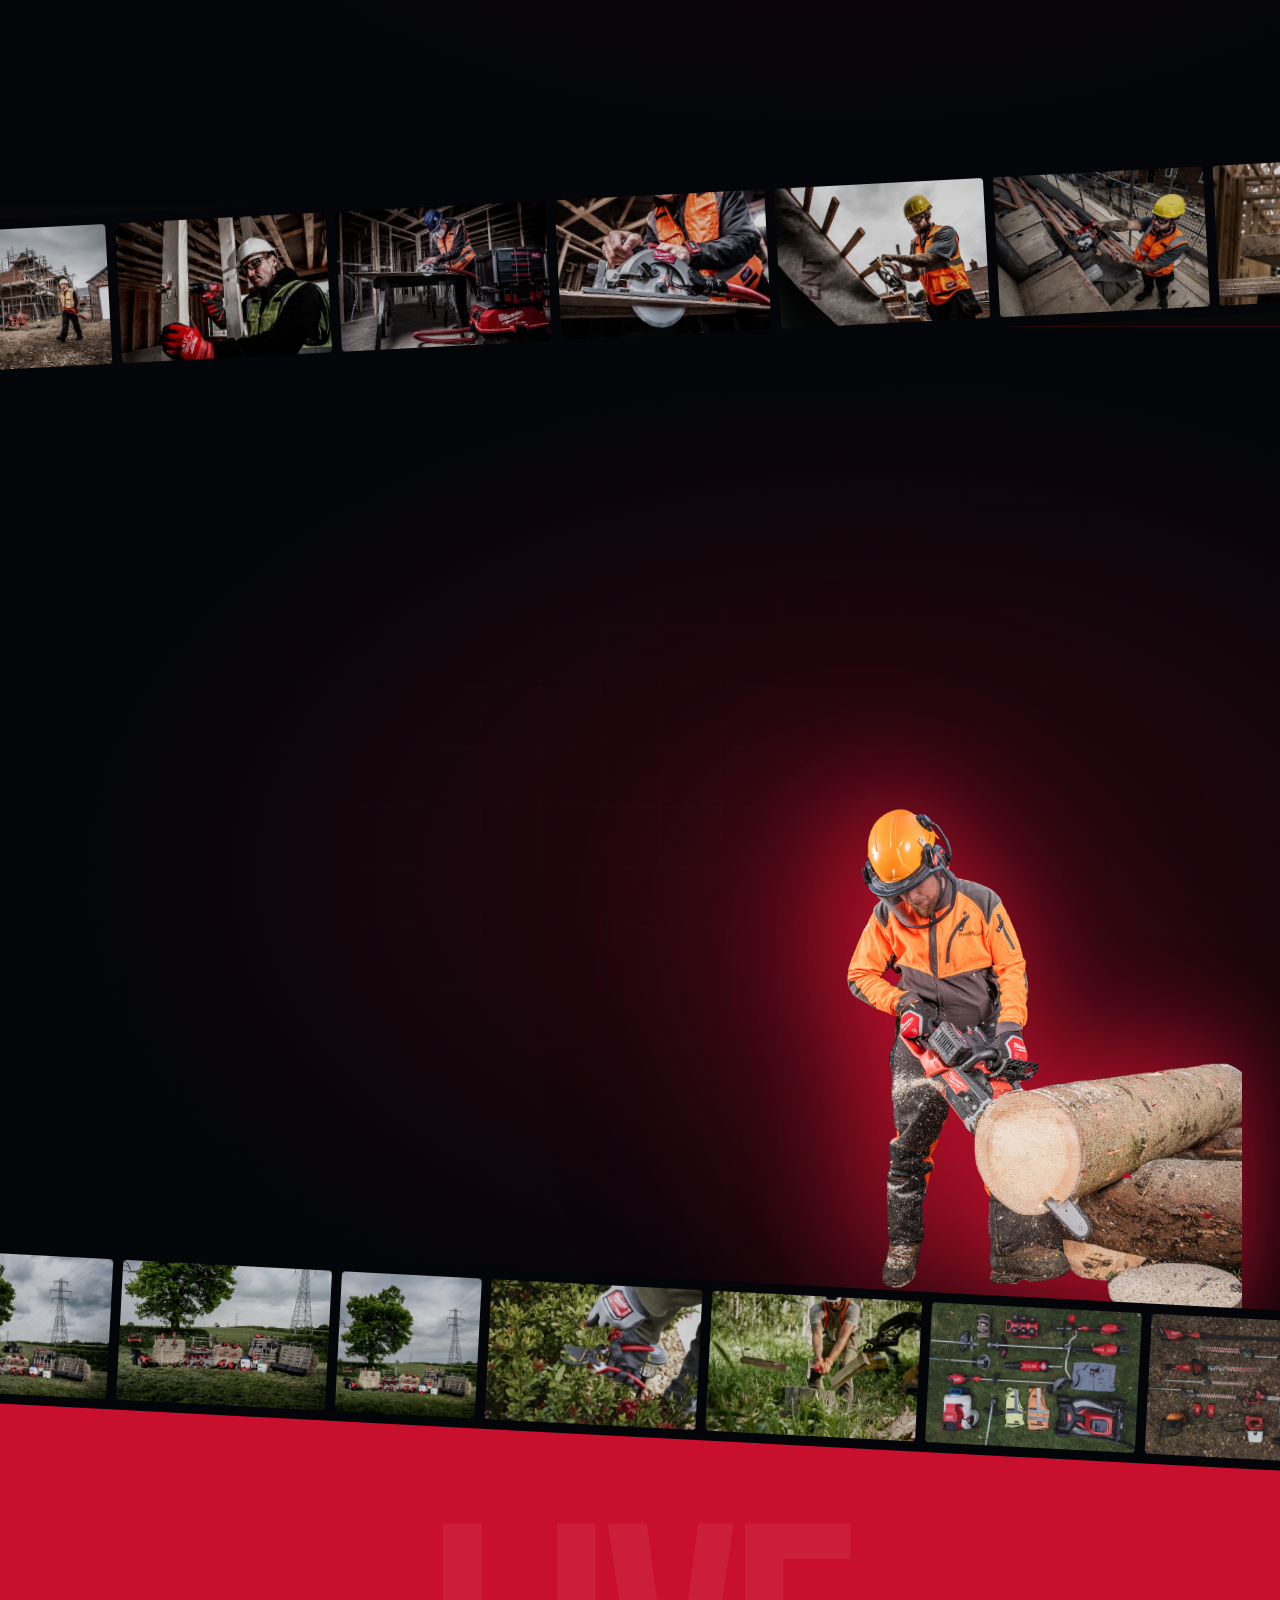
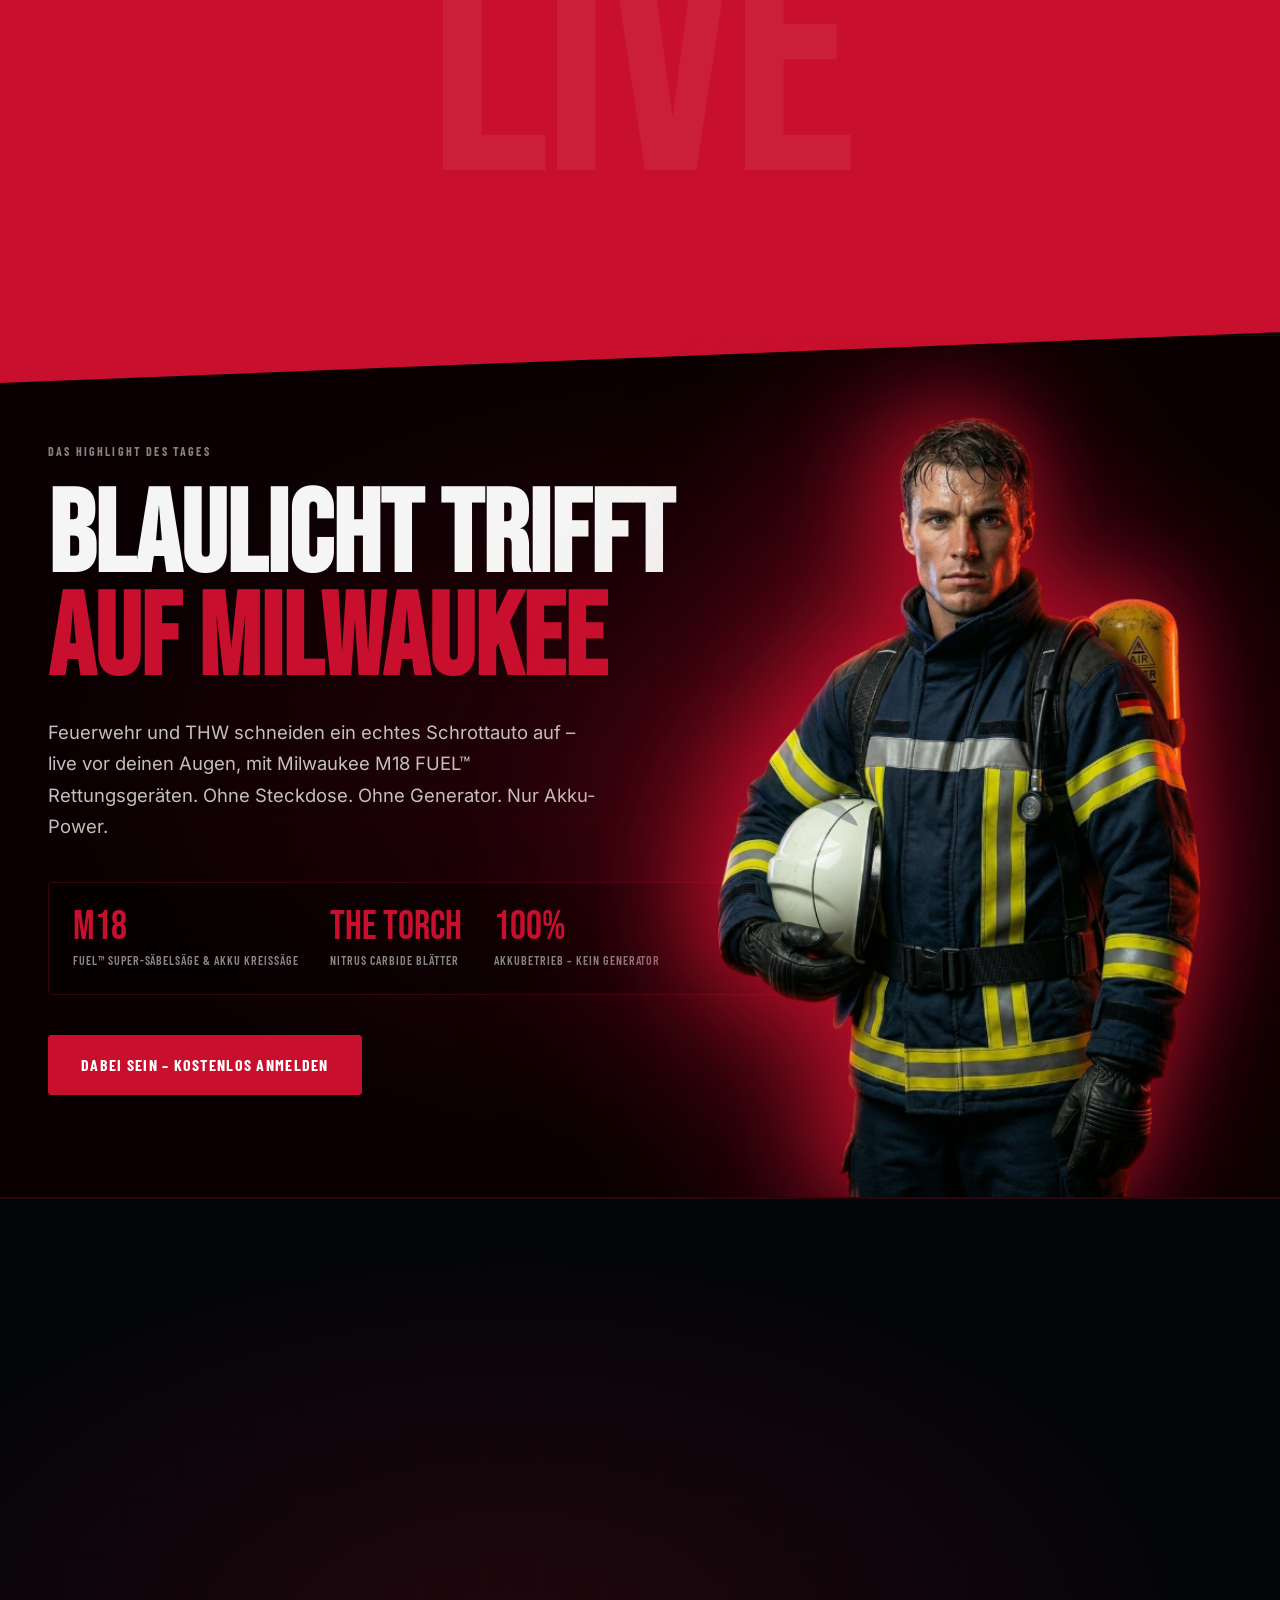
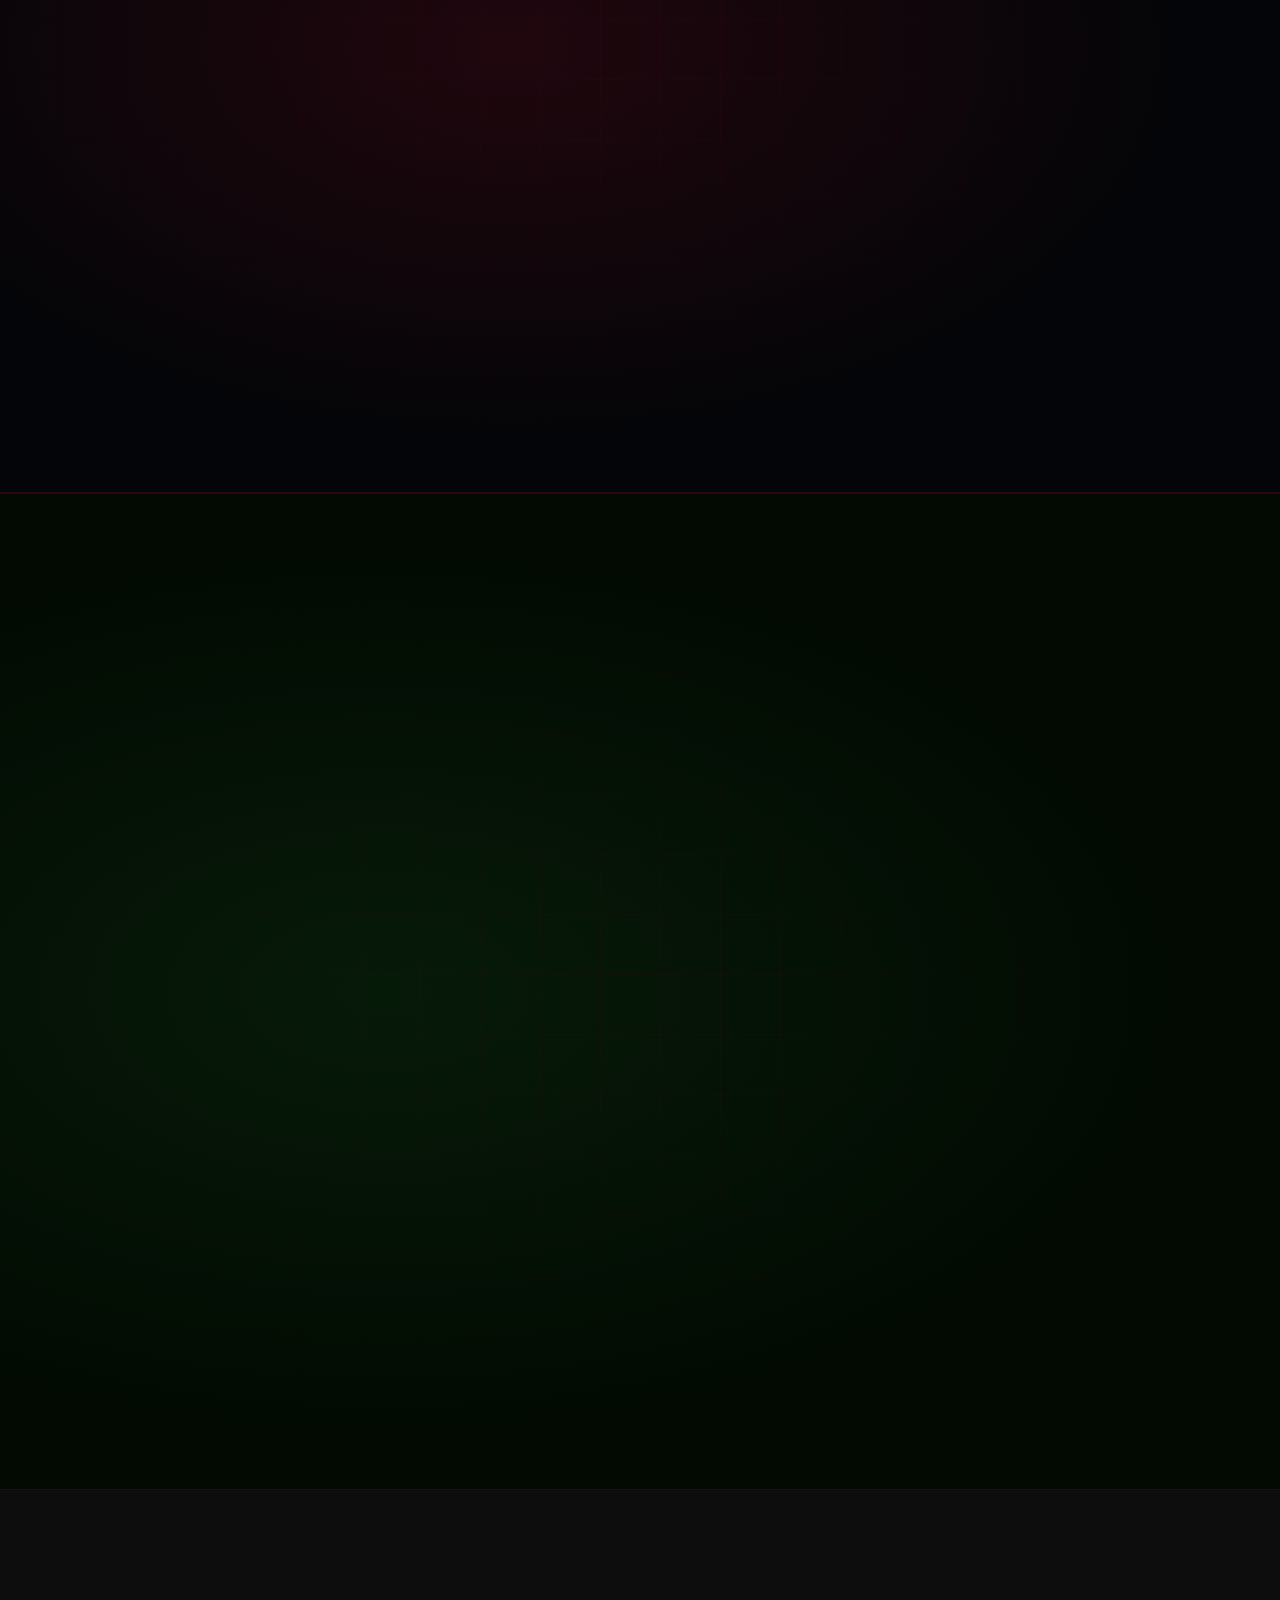
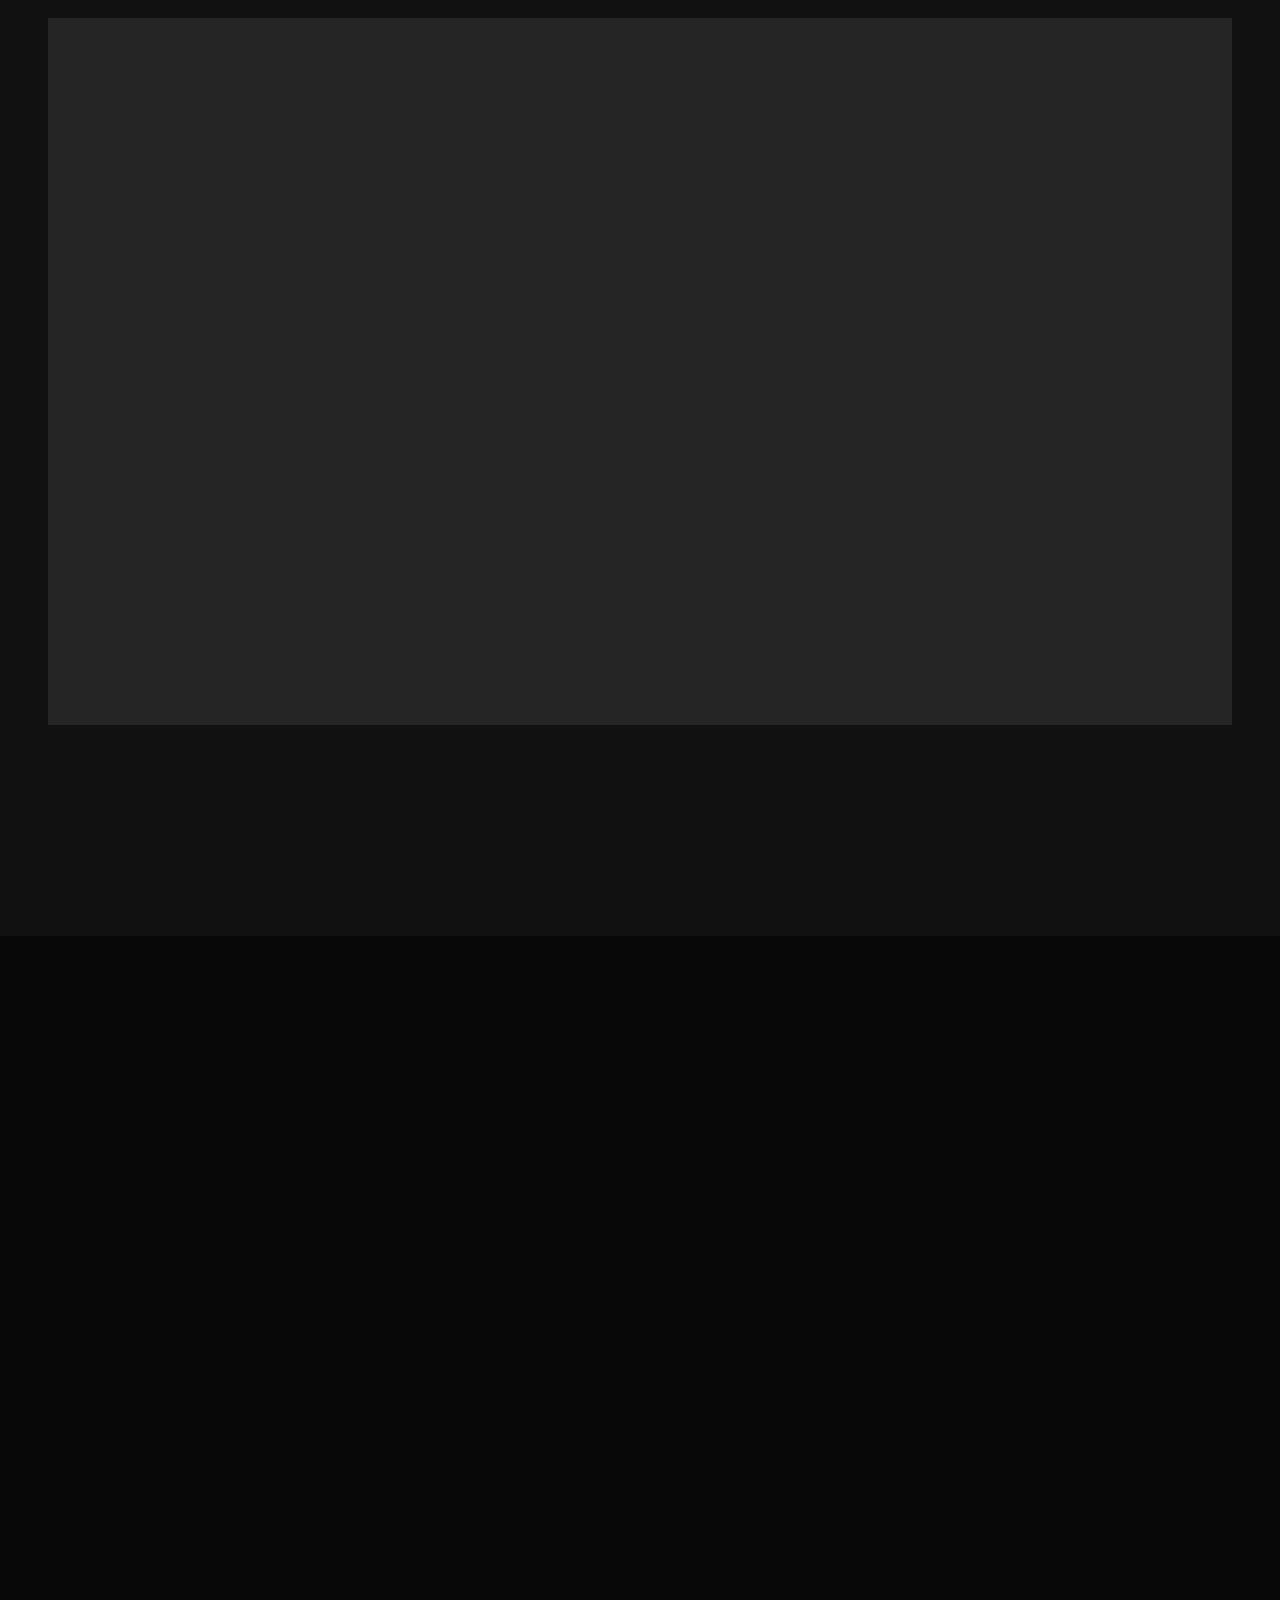
==== commit 8bde4802: "fix: Button unter GaLa-Bau entfernt Co-Authored-By: Claude Sonnet 4.6 <noreply@anthropic.com>" ====
--- a/index.html
+++ b/index.html
@@ -1041,9 +1041,6 @@
                 <span class="highlight__spec-key">Abgase – rein elektrisch</span>
               </div>
             </div>
-            <a href="#anmeldung" class="btn btn--primary btn--lg mag-btn">
-              <span>Live testen – kostenlos anmelden</span>
-            </a>
           </div>
         </div>
       </div>
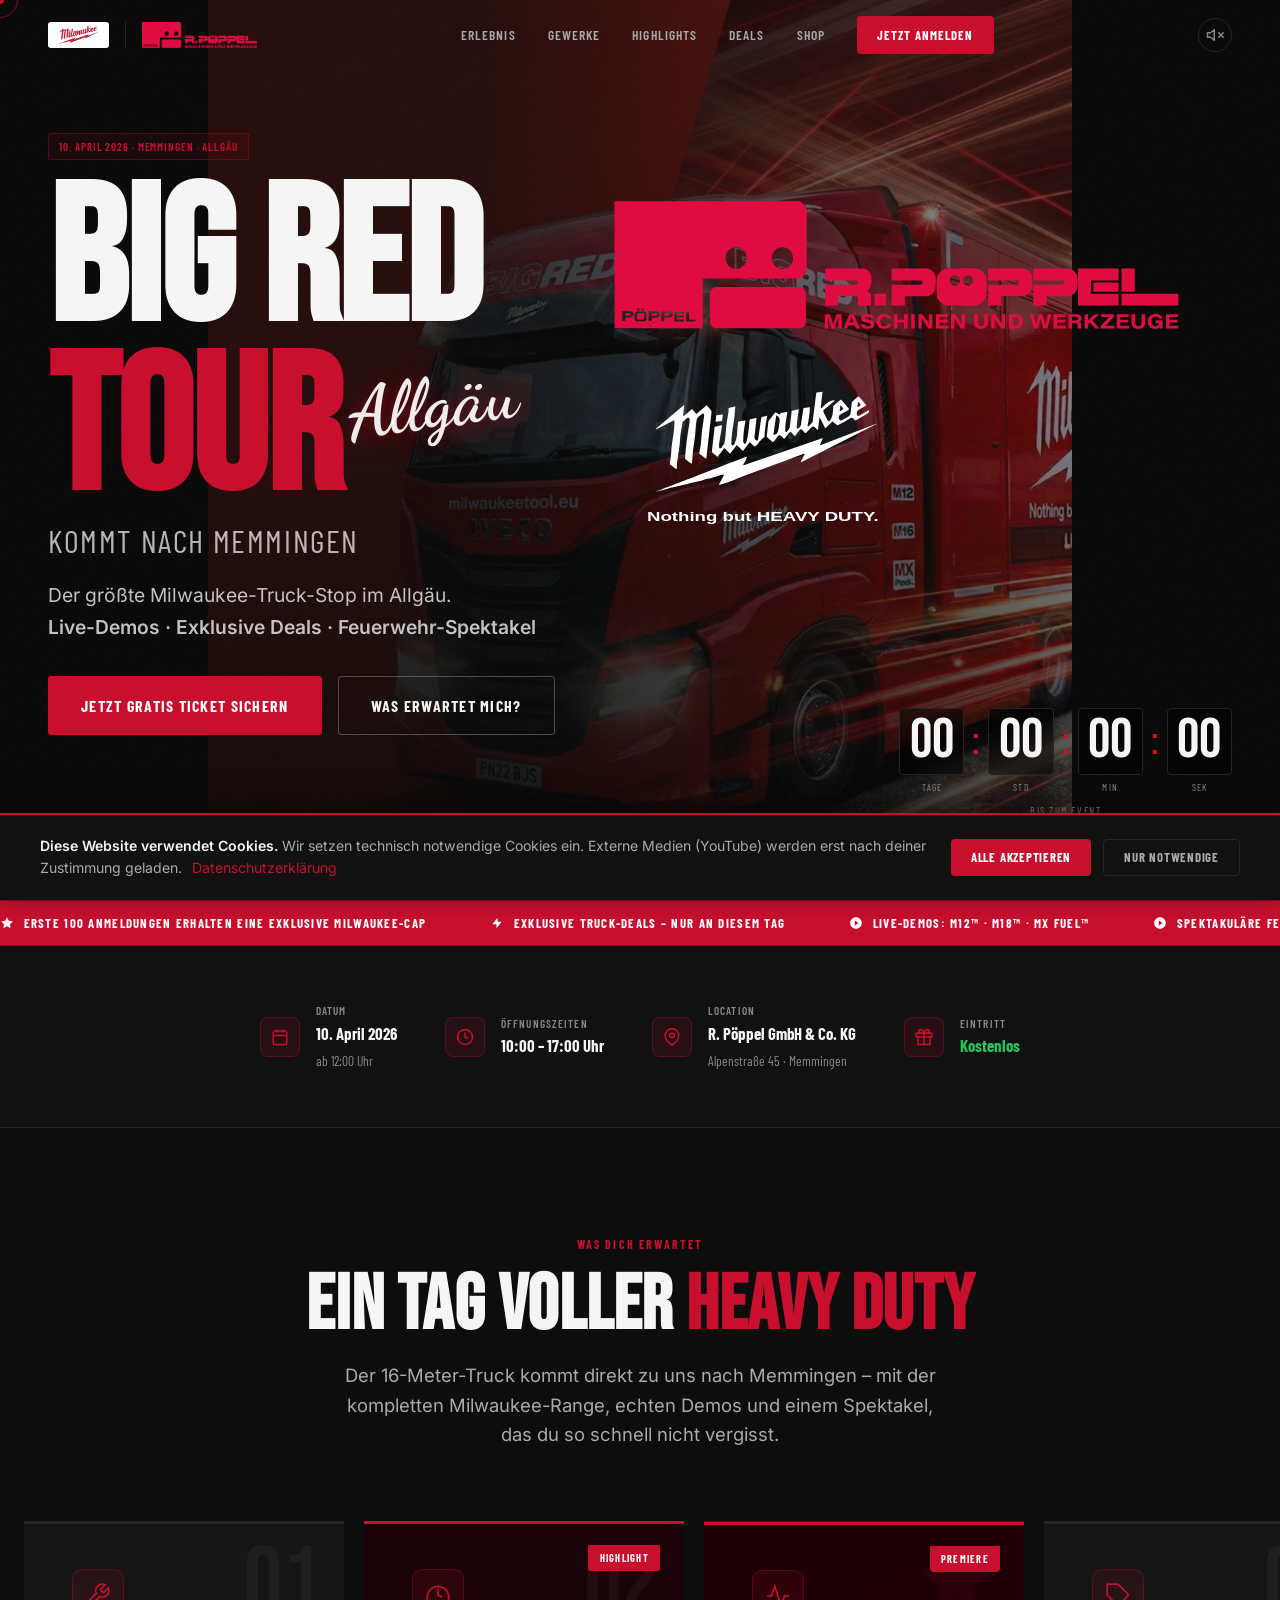
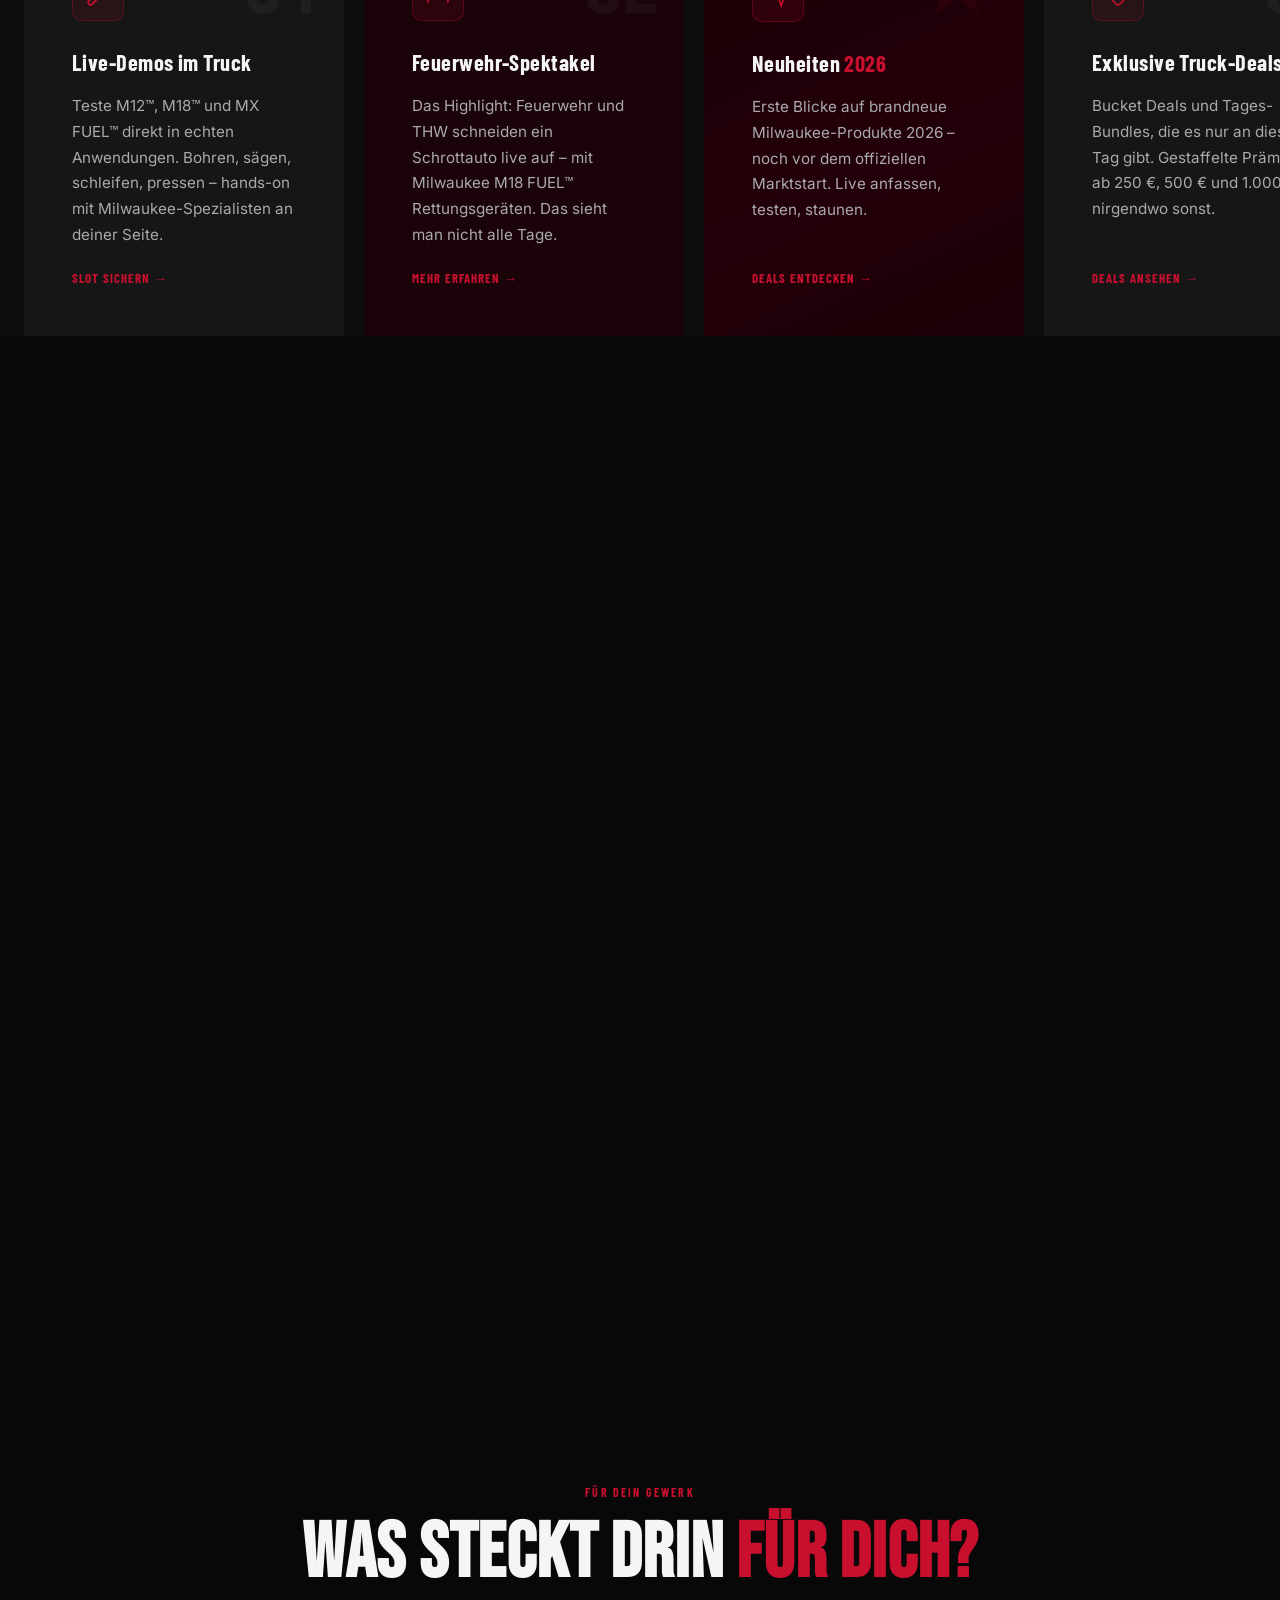
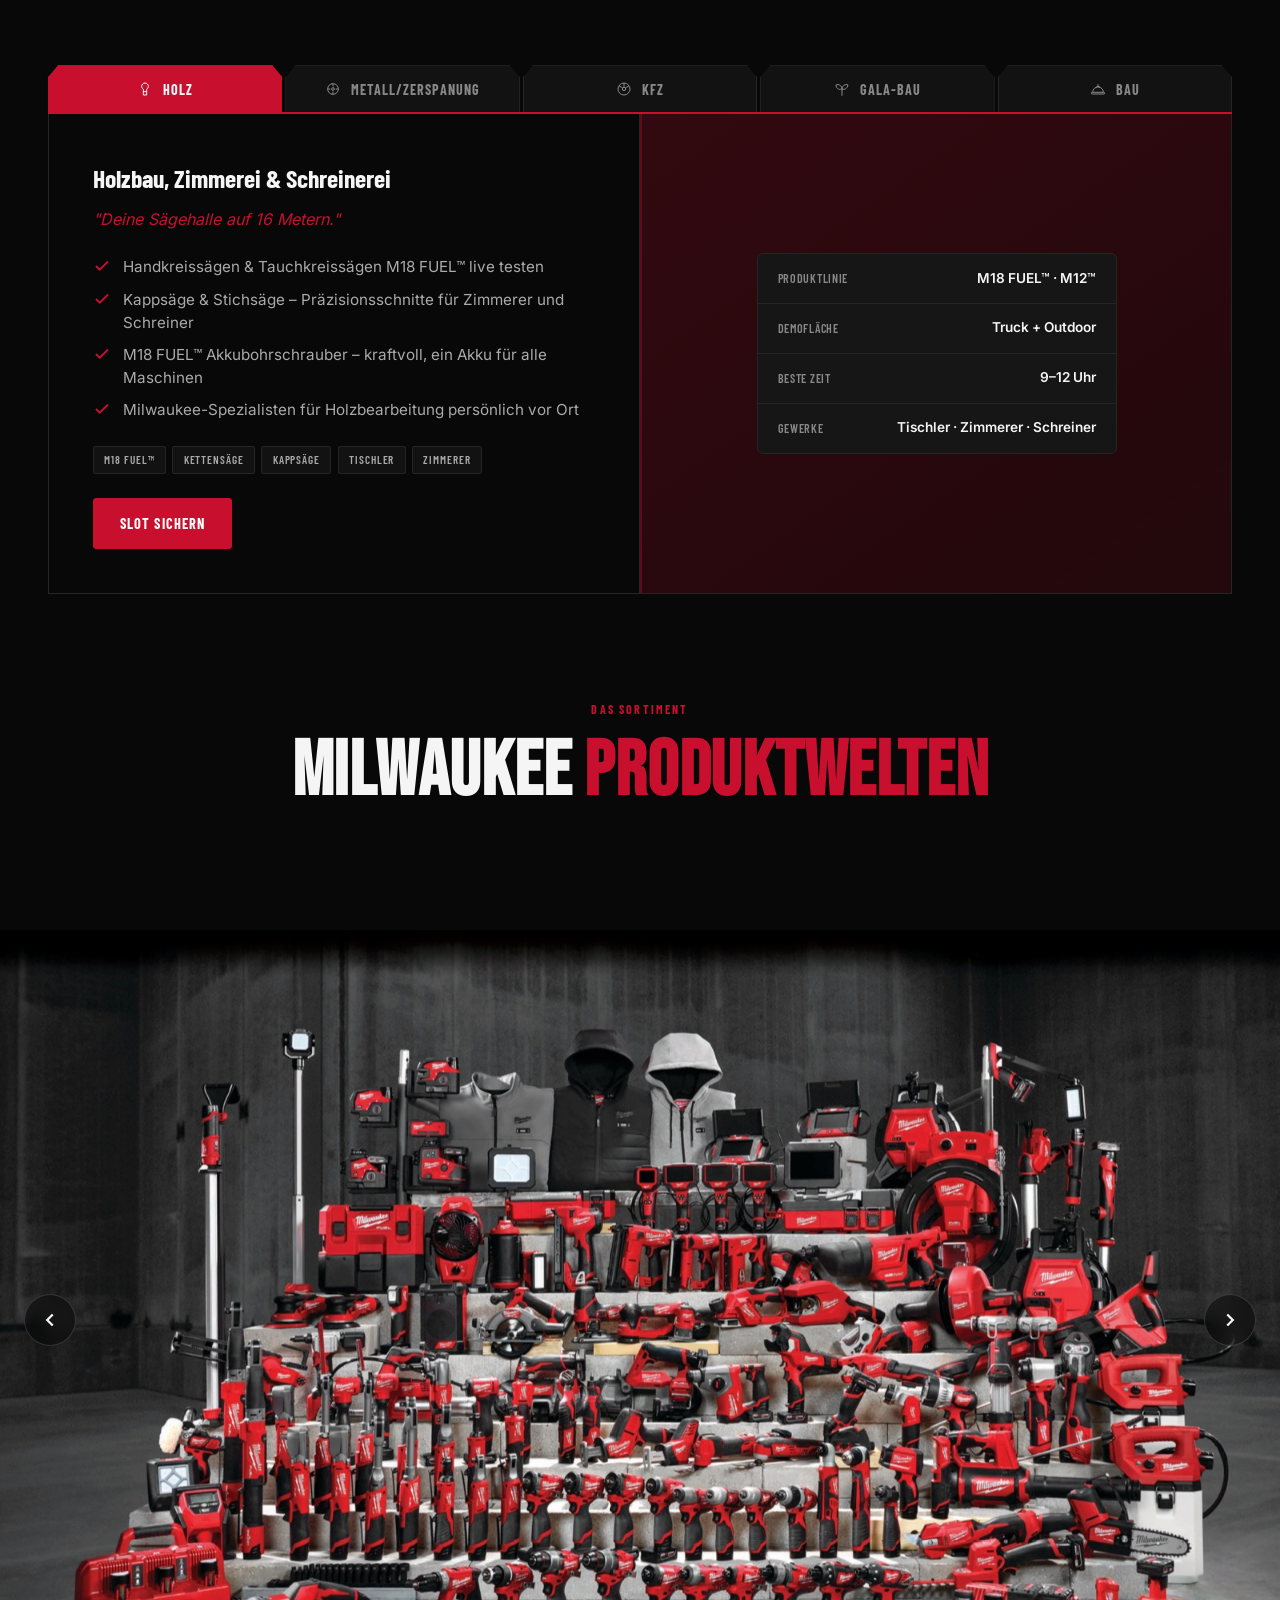
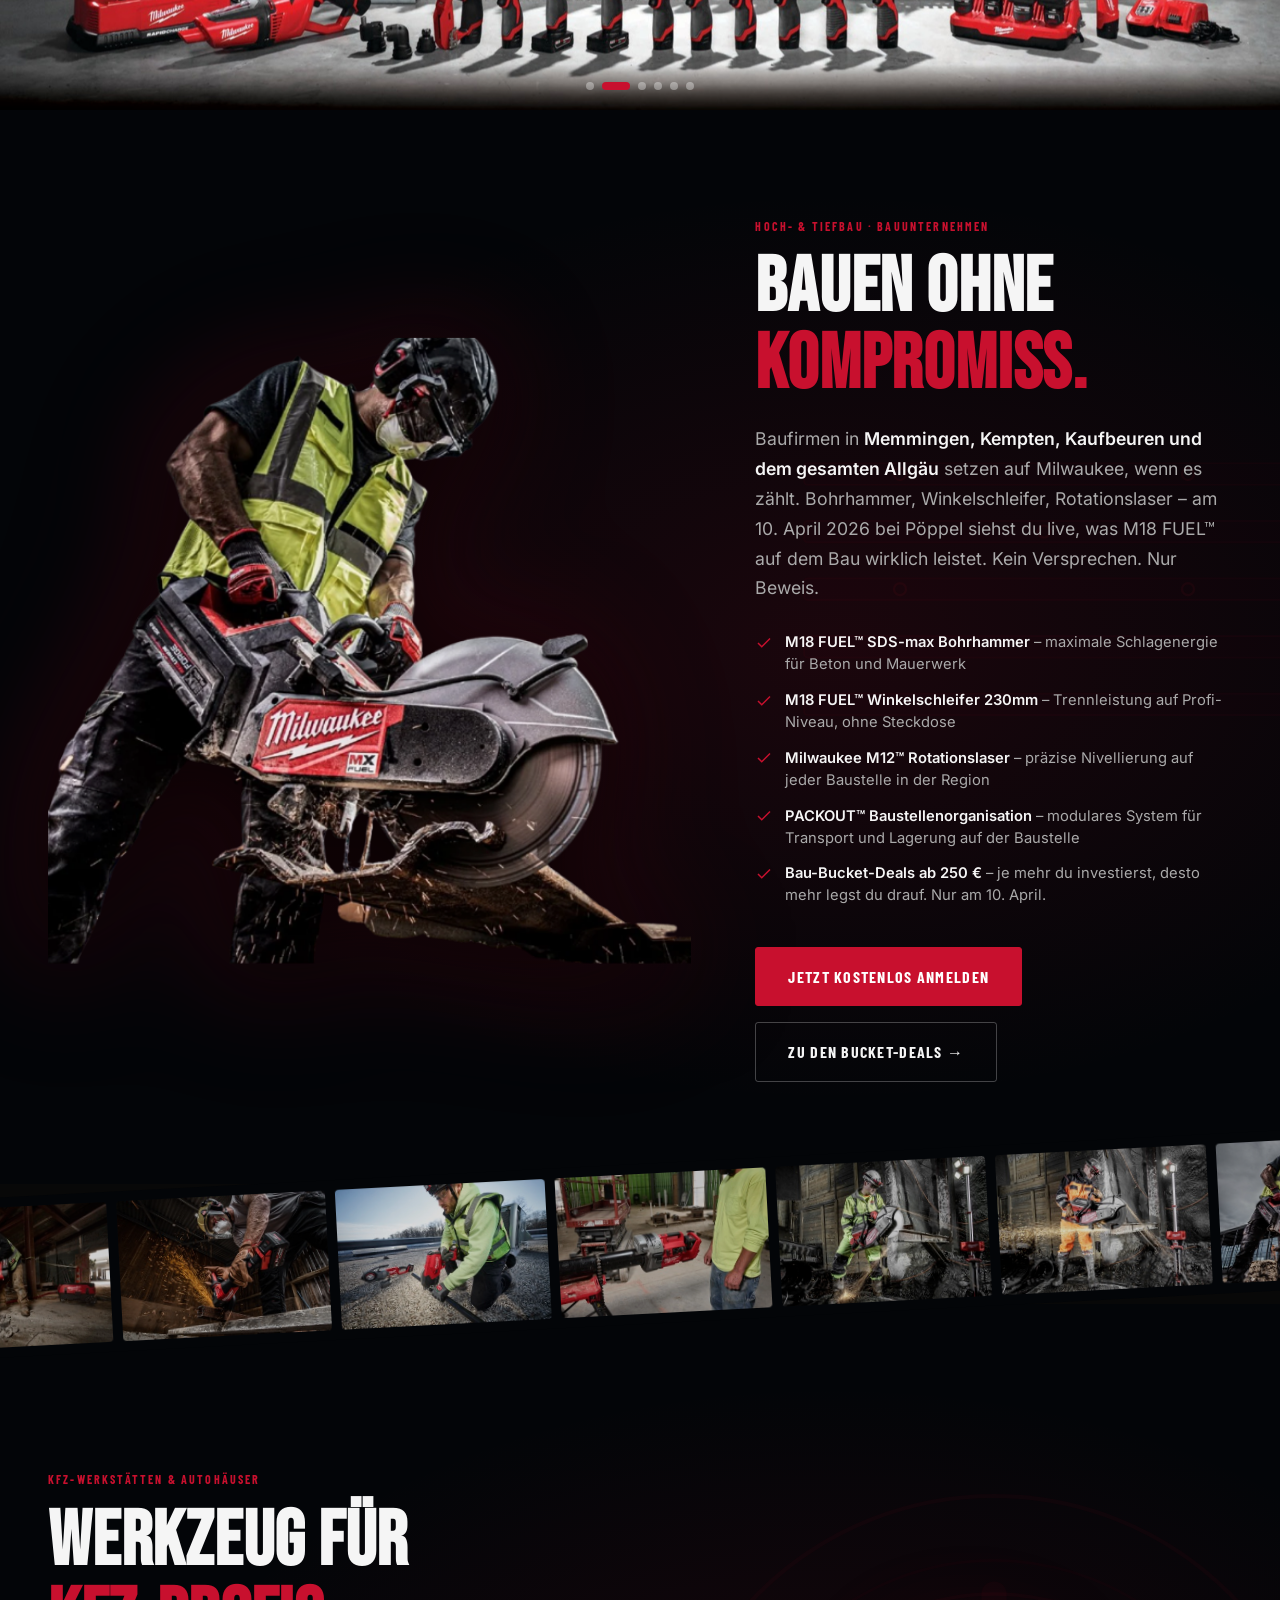
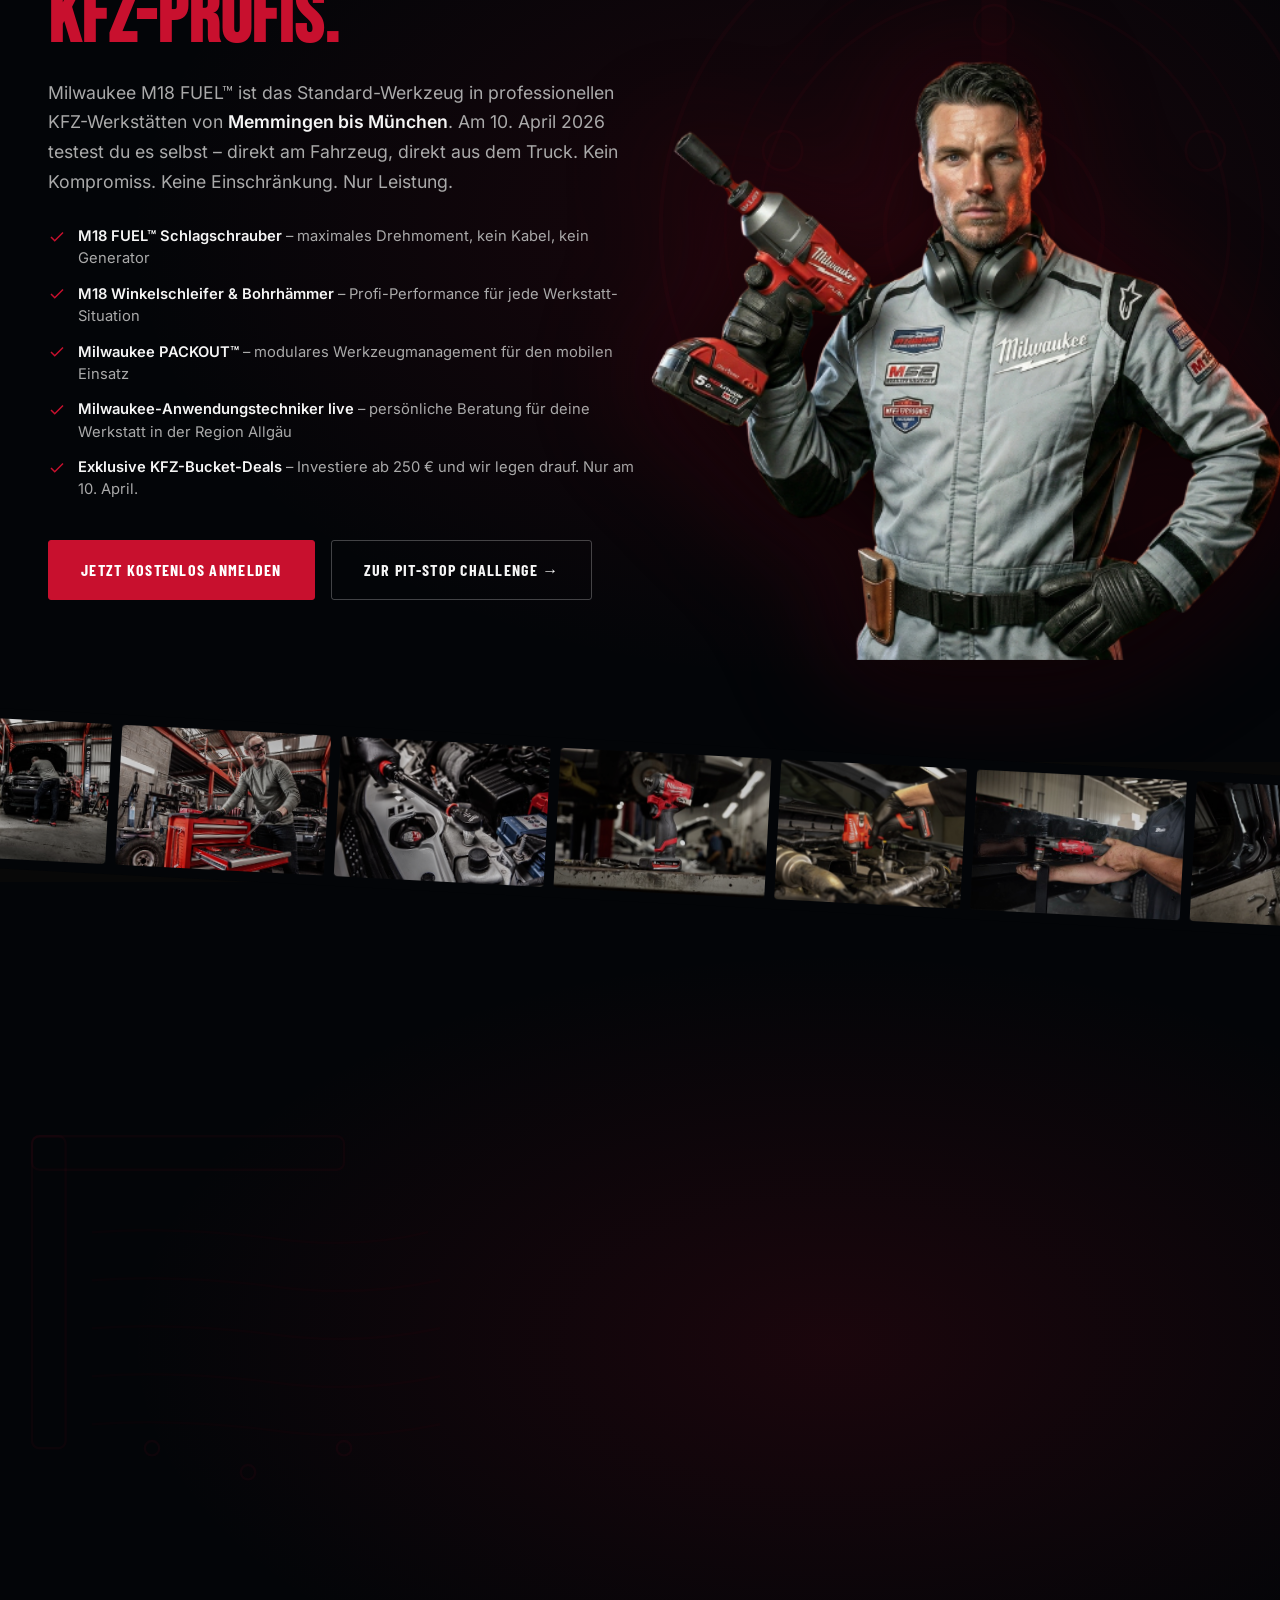
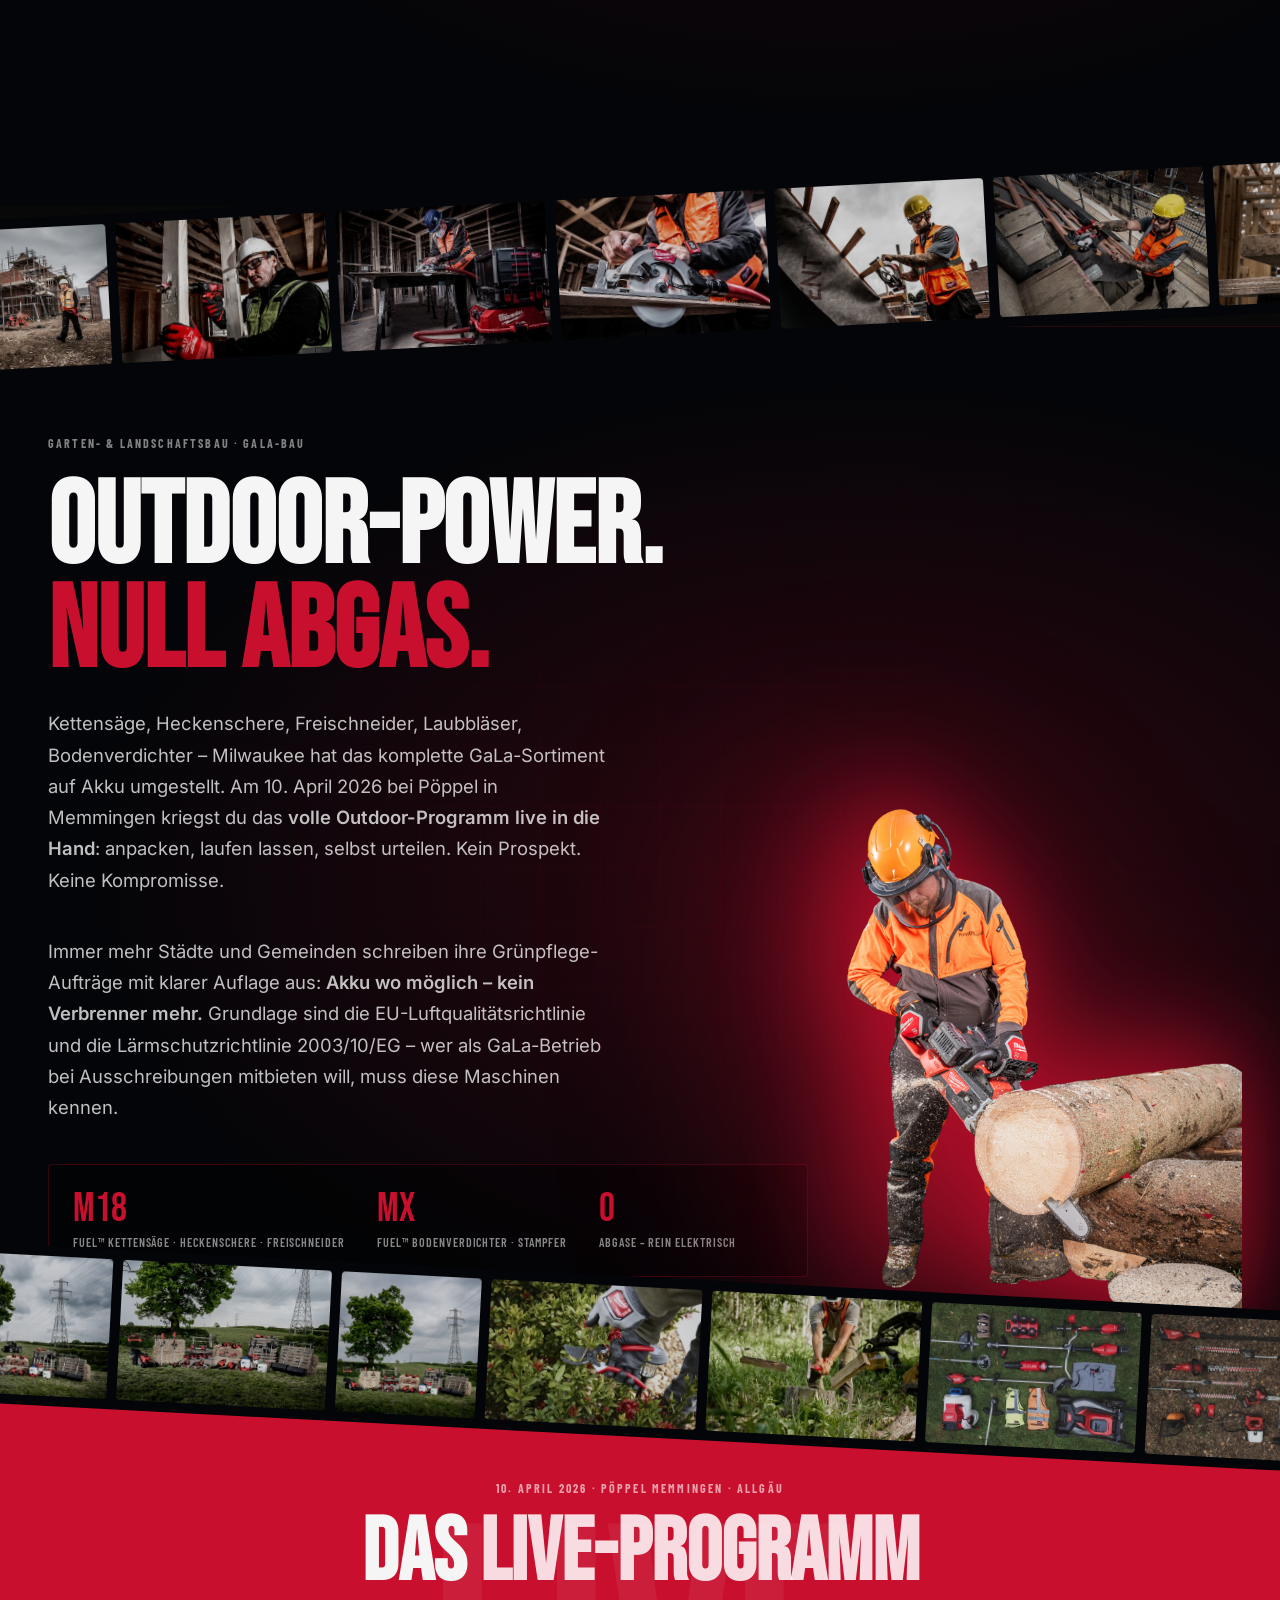
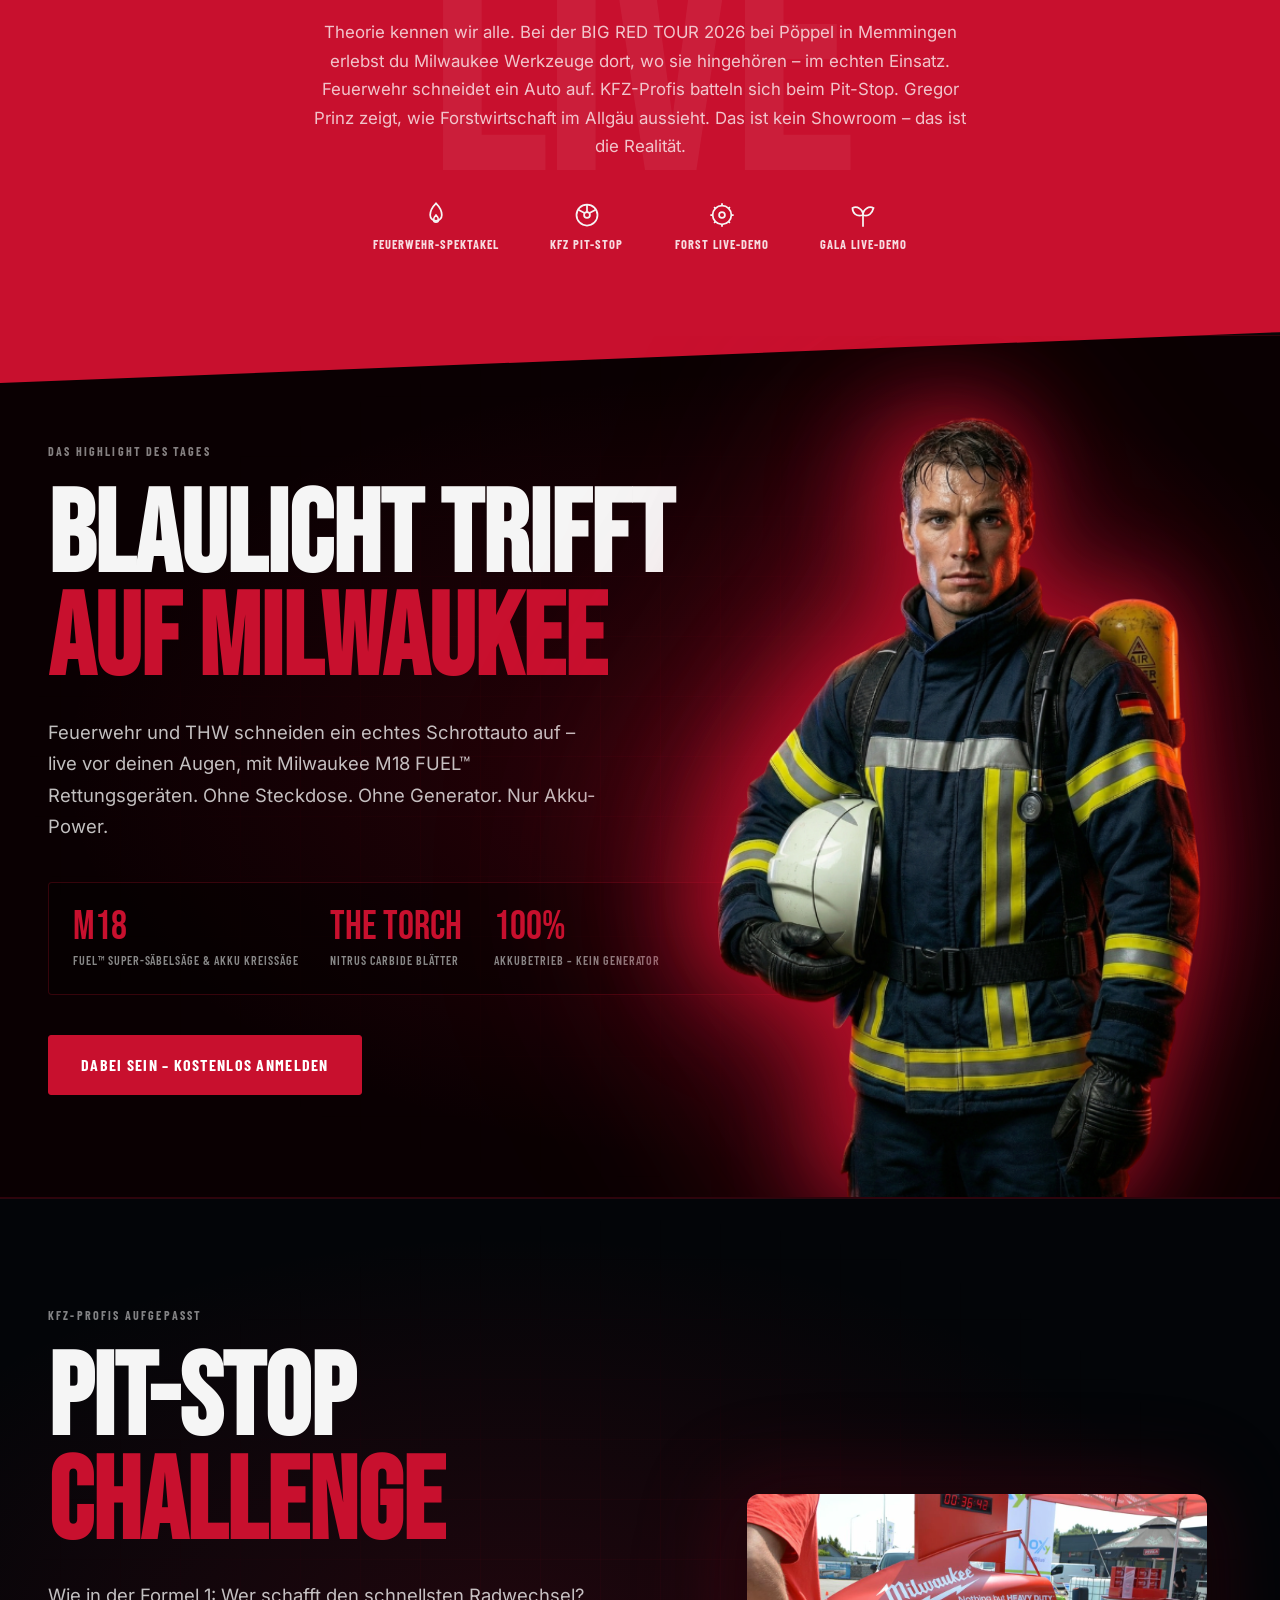
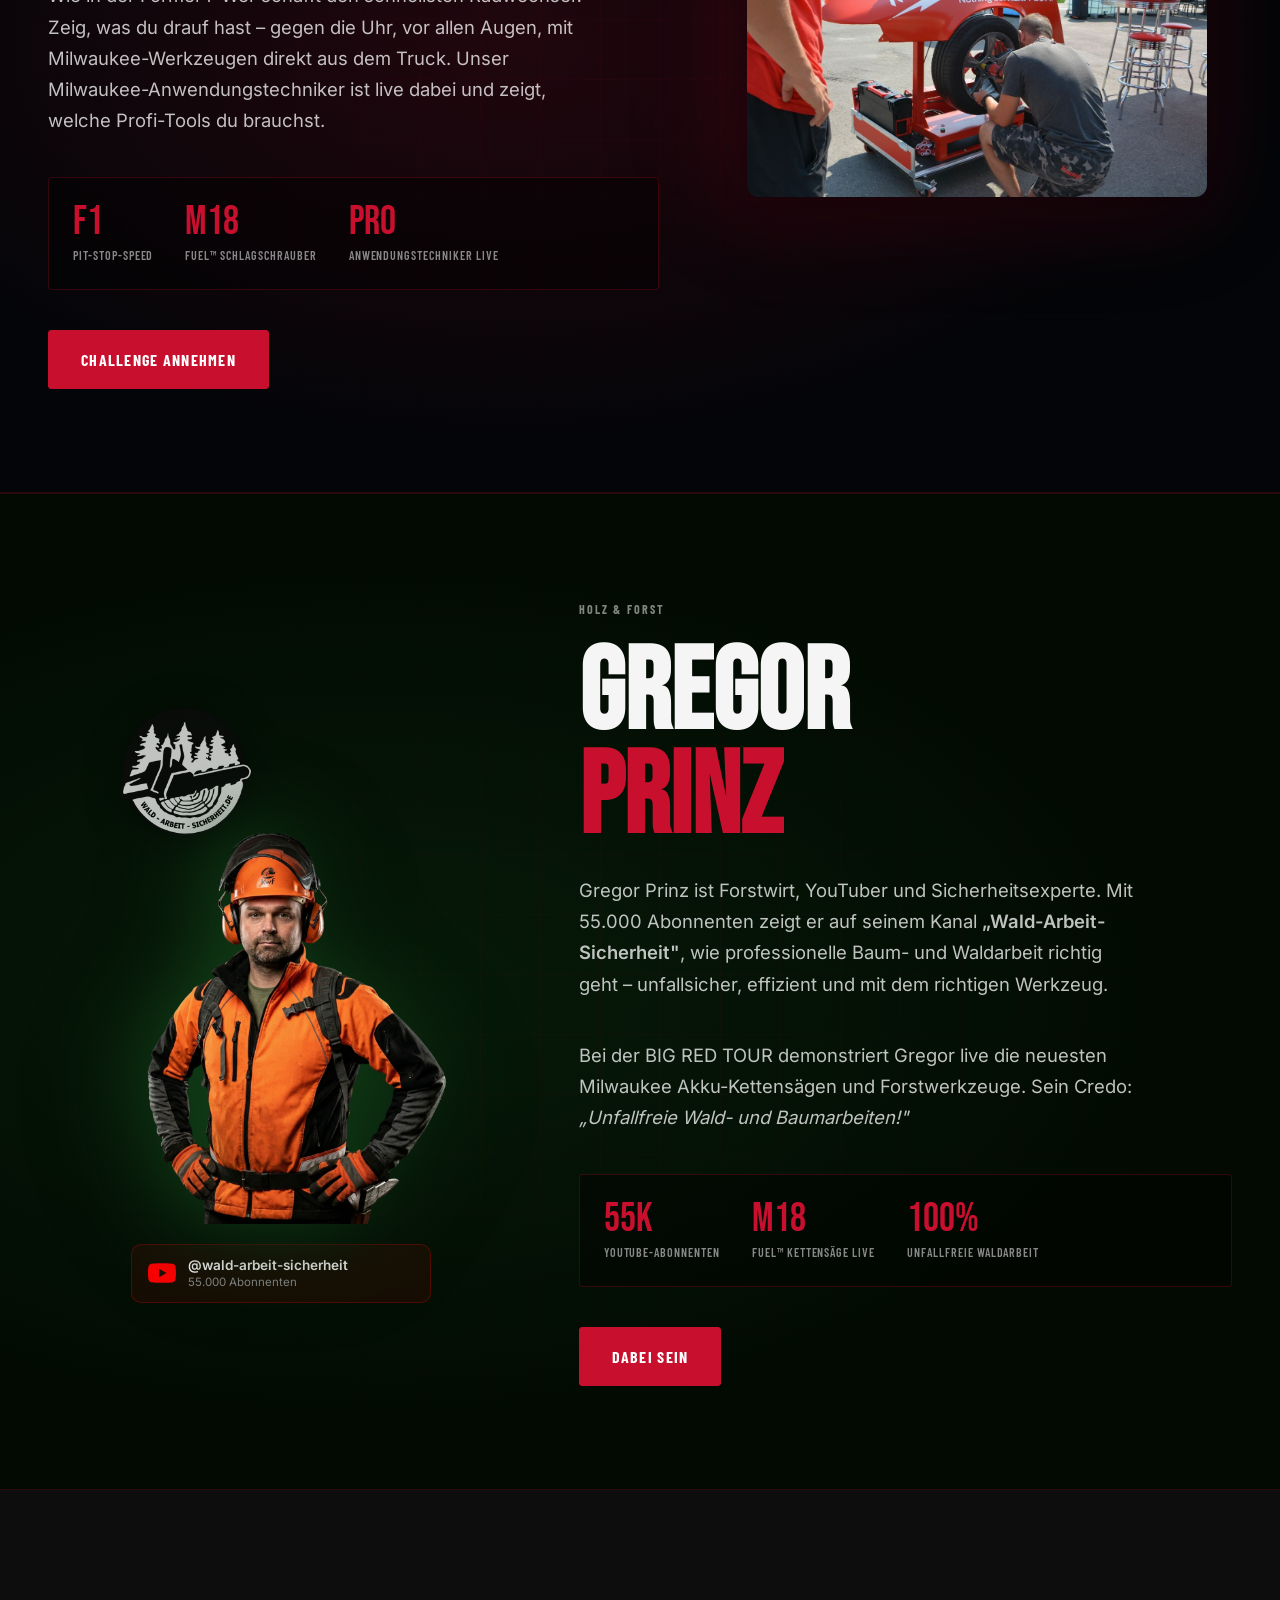
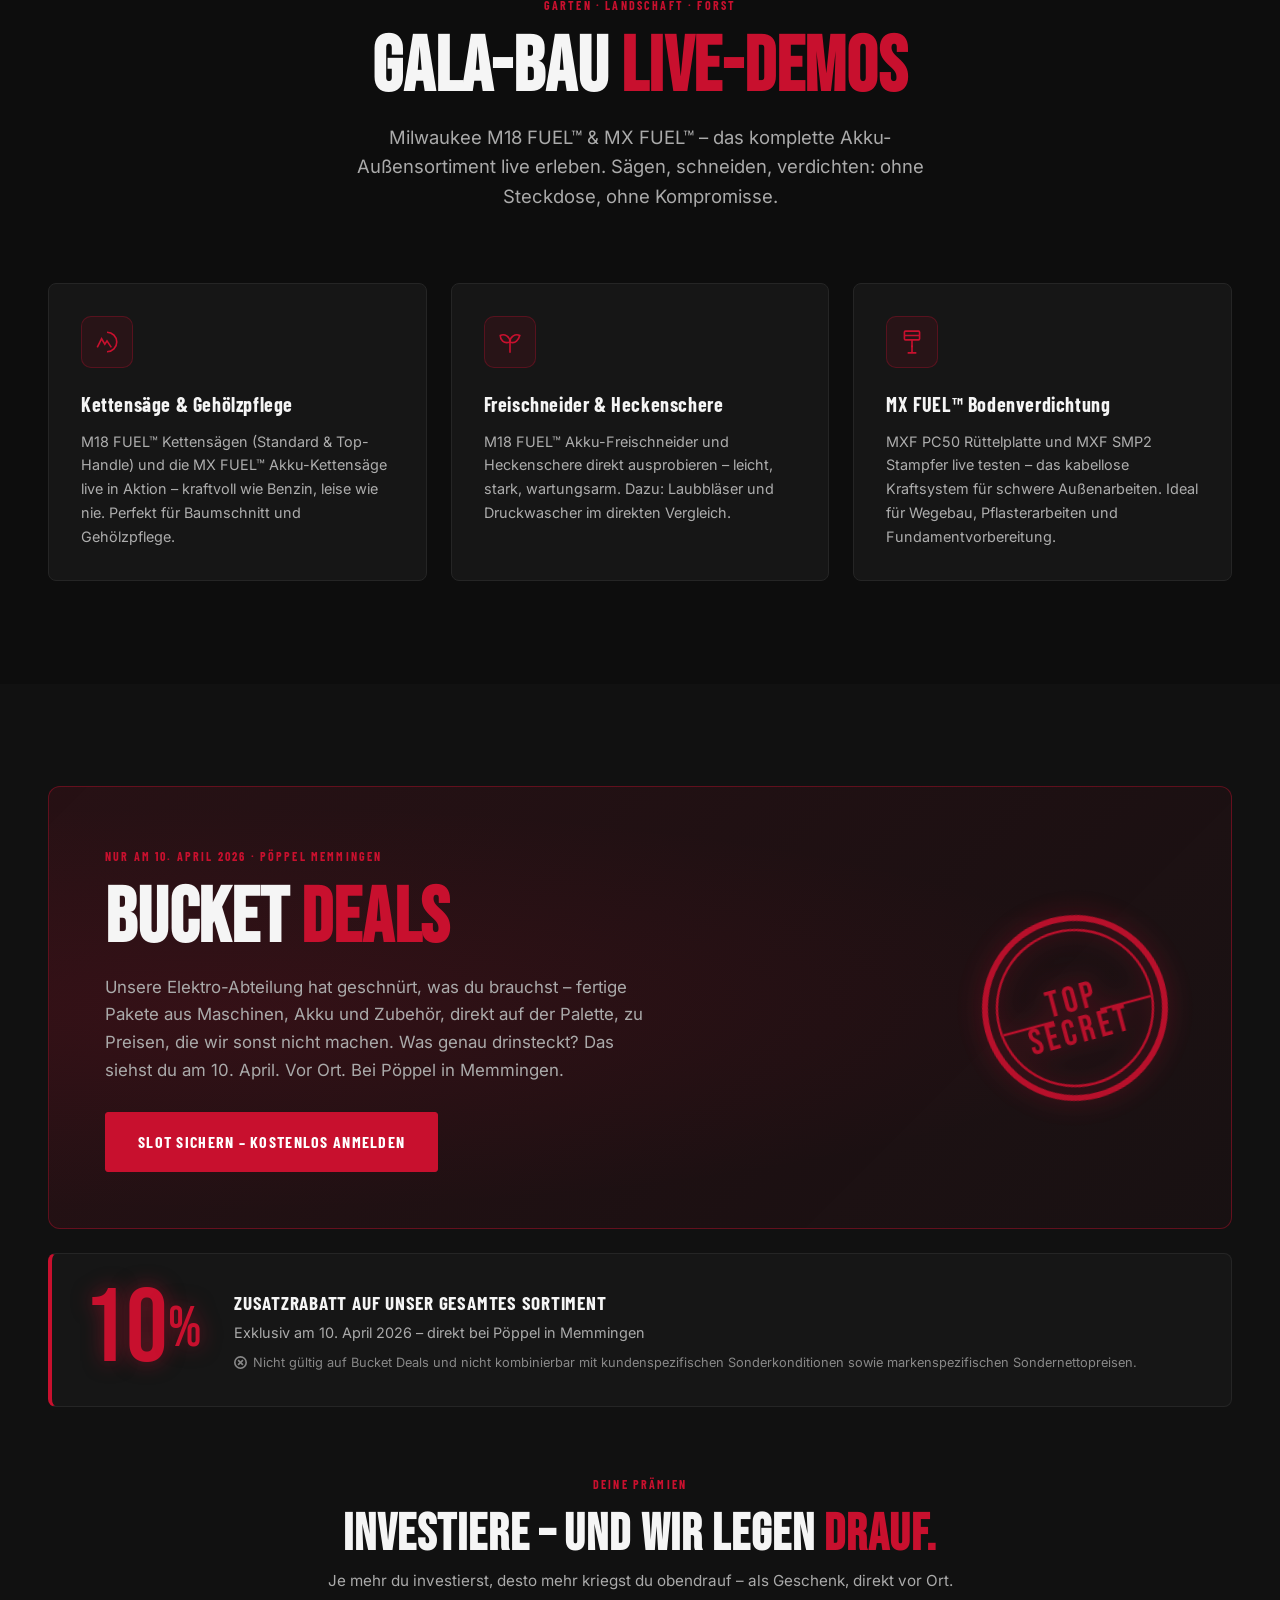
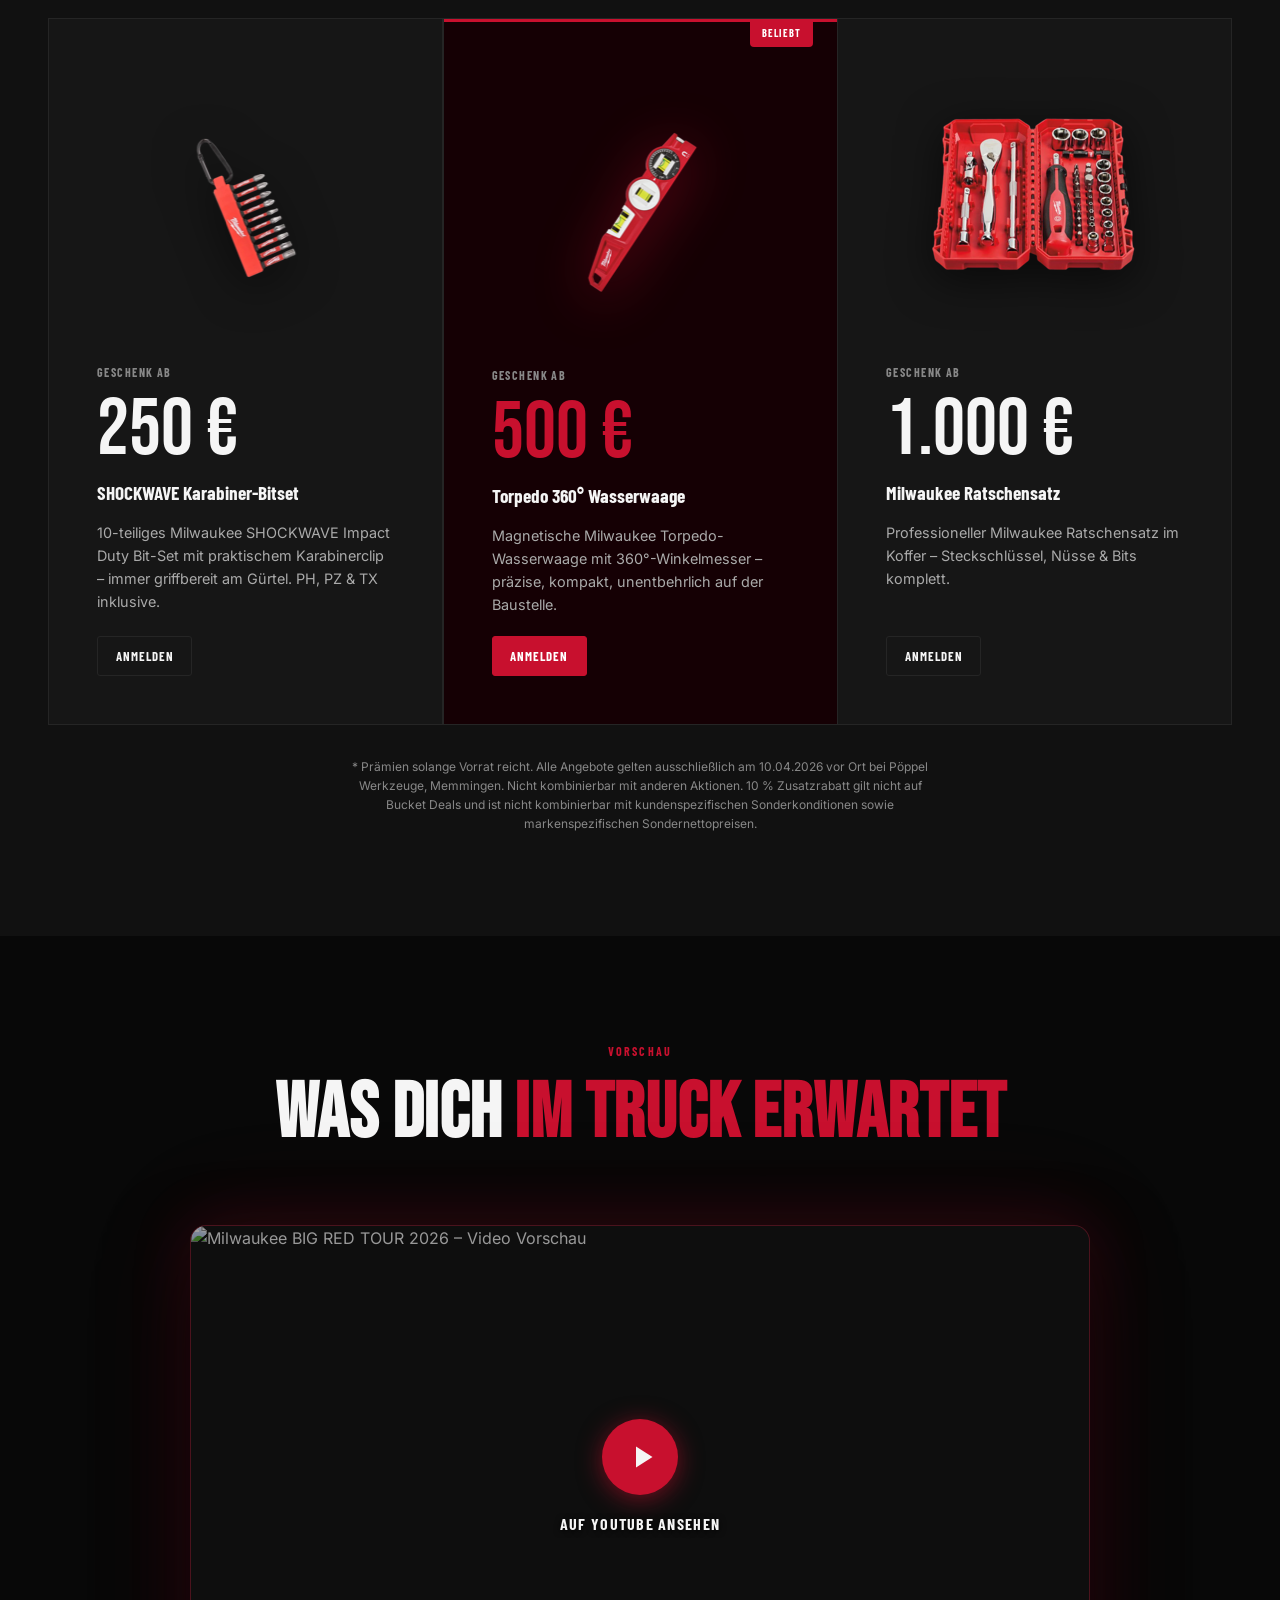
==== commit e620a383: "feat: Cookie-Banner wiederhergestellt (DSGVO) - index.html: Cookie-Banner HTML eingefügt (fixiert un" ====
--- a/index.html
+++ b/index.html
@@ -1845,6 +1845,21 @@
     </div>
   </footer>
 
+  <!-- Cookie-Banner -->
+  <div id="cookieBanner" class="cookie-banner" role="dialog" aria-label="Cookie-Hinweis" aria-live="polite">
+    <div class="cookie-banner__inner">
+      <div class="cookie-banner__text">
+        <strong>Diese Website verwendet Cookies.</strong>
+        Wir setzen technisch notwendige Cookies ein. Externe Medien (YouTube) werden erst nach deiner Zustimmung geladen.
+        <a href="datenschutz.html" class="cookie-banner__link">Datenschutzerklärung</a>
+      </div>
+      <div class="cookie-banner__actions">
+        <button id="cookieAcceptAll" class="cookie-banner__btn cookie-banner__btn--primary">Alle akzeptieren</button>
+        <button id="cookieAcceptNecessary" class="cookie-banner__btn cookie-banner__btn--secondary">Nur notwendige</button>
+      </div>
+    </div>
+  </div>
+
   <!-- GSAP (lokal, keine externen Anfragen) -->
   <script src="js/vendor/gsap.min.js"></script>
   <script src="js/vendor/ScrollTrigger.min.js"></script>
--- a/css/style.css
+++ b/css/style.css
@@ -3547,6 +3547,9 @@
 }
 
 @media (max-width: 768px) {
+  /* Abstand zwischen BAU-Button und KFZ-Mann reduzieren (Strip ist ausgeblendet) */
+  .gewerk--kfz { padding-top: 1rem; }
+
   .gewerk-strip { display: none; }
   .gewerk-strip__track {
     animation-duration: 20s;
@@ -3556,3 +3559,57 @@
 @media (prefers-reduced-motion: reduce) {
   .gewerk-strip__track { animation: none; }
 }
+
+/* ── COOKIE BANNER ───────────────────────────────────────────────────────── */
+.cookie-banner {
+  position: fixed;
+  bottom: 0; left: 0; right: 0;
+  z-index: 9999;
+  background: #111;
+  border-top: 2px solid var(--red);
+  padding: clamp(1rem, 2vw, 1.25rem) clamp(1rem, 4vw, 2rem);
+  box-shadow: 0 -4px 24px rgba(0,0,0,0.5);
+  transform: translateY(0);
+  transition: transform 0.4s cubic-bezier(0.22, 1, 0.36, 1);
+}
+.cookie-banner.is-hidden {
+  transform: translateY(110%);
+  pointer-events: none;
+}
+.cookie-banner__inner {
+  max-width: 1200px; margin: 0 auto;
+  display: flex; align-items: center; gap: 1.5rem;
+  flex-wrap: wrap;
+}
+.cookie-banner__text {
+  flex: 1; min-width: 240px;
+  font-family: var(--font-body);
+  font-size: 0.88rem; line-height: 1.6;
+  color: var(--muted-light);
+}
+.cookie-banner__text strong { color: var(--white); }
+.cookie-banner__link {
+  color: var(--red); text-decoration: none;
+  margin-left: 0.4rem; white-space: nowrap;
+}
+.cookie-banner__link:hover { text-decoration: underline; }
+.cookie-banner__actions {
+  display: flex; gap: 0.75rem; flex-shrink: 0;
+  flex-wrap: wrap;
+}
+.cookie-banner__btn {
+  font-family: var(--font-sub);
+  font-size: 0.8rem; font-weight: 700;
+  letter-spacing: 0.06em; text-transform: uppercase;
+  border: none; border-radius: 4px;
+  padding: 0.6rem 1.25rem; cursor: pointer;
+  transition: opacity 0.2s, transform 0.15s;
+  white-space: nowrap;
+}
+.cookie-banner__btn:hover { opacity: 0.85; transform: translateY(-1px); }
+.cookie-banner__btn--primary { background: var(--red); color: #fff; }
+.cookie-banner__btn--secondary {
+  background: transparent; color: var(--muted-light);
+  border: 1px solid var(--border);
+}
+.cookie-banner__btn--secondary:hover { color: var(--white); border-color: var(--muted); }
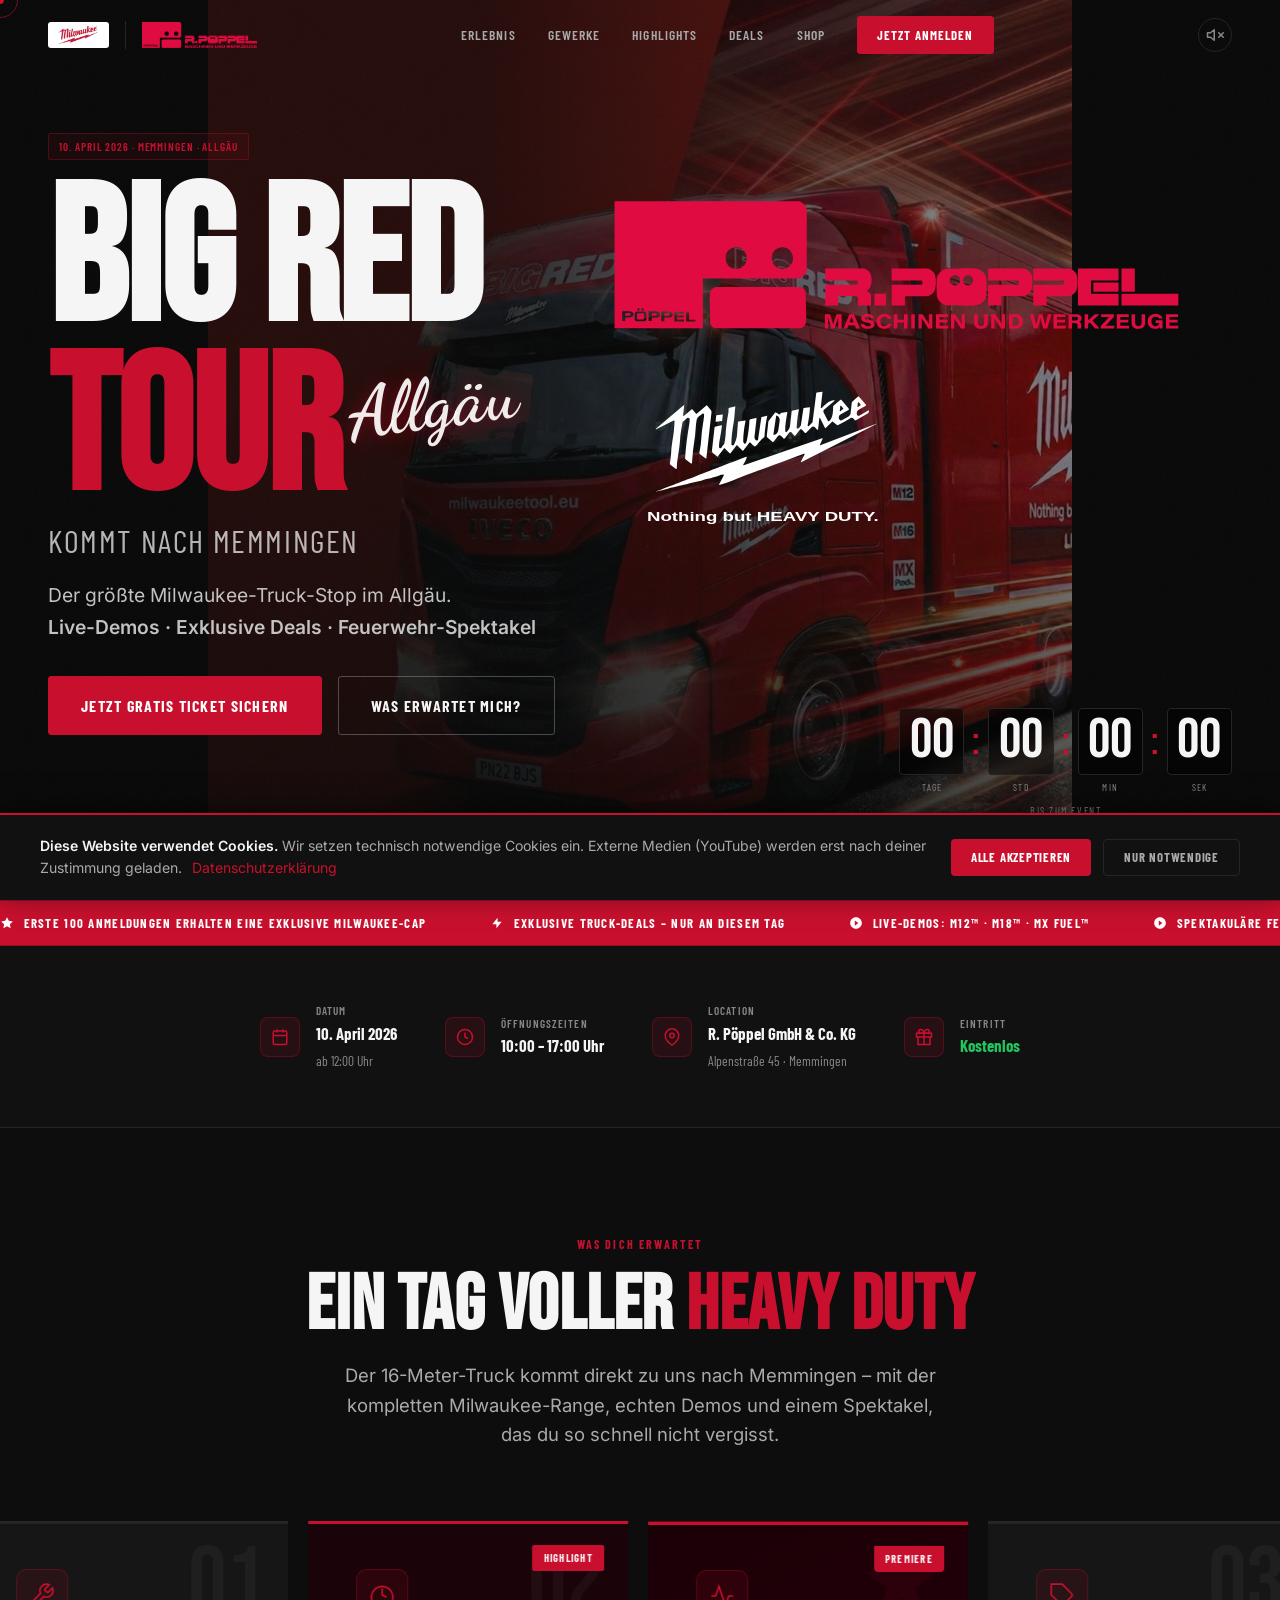
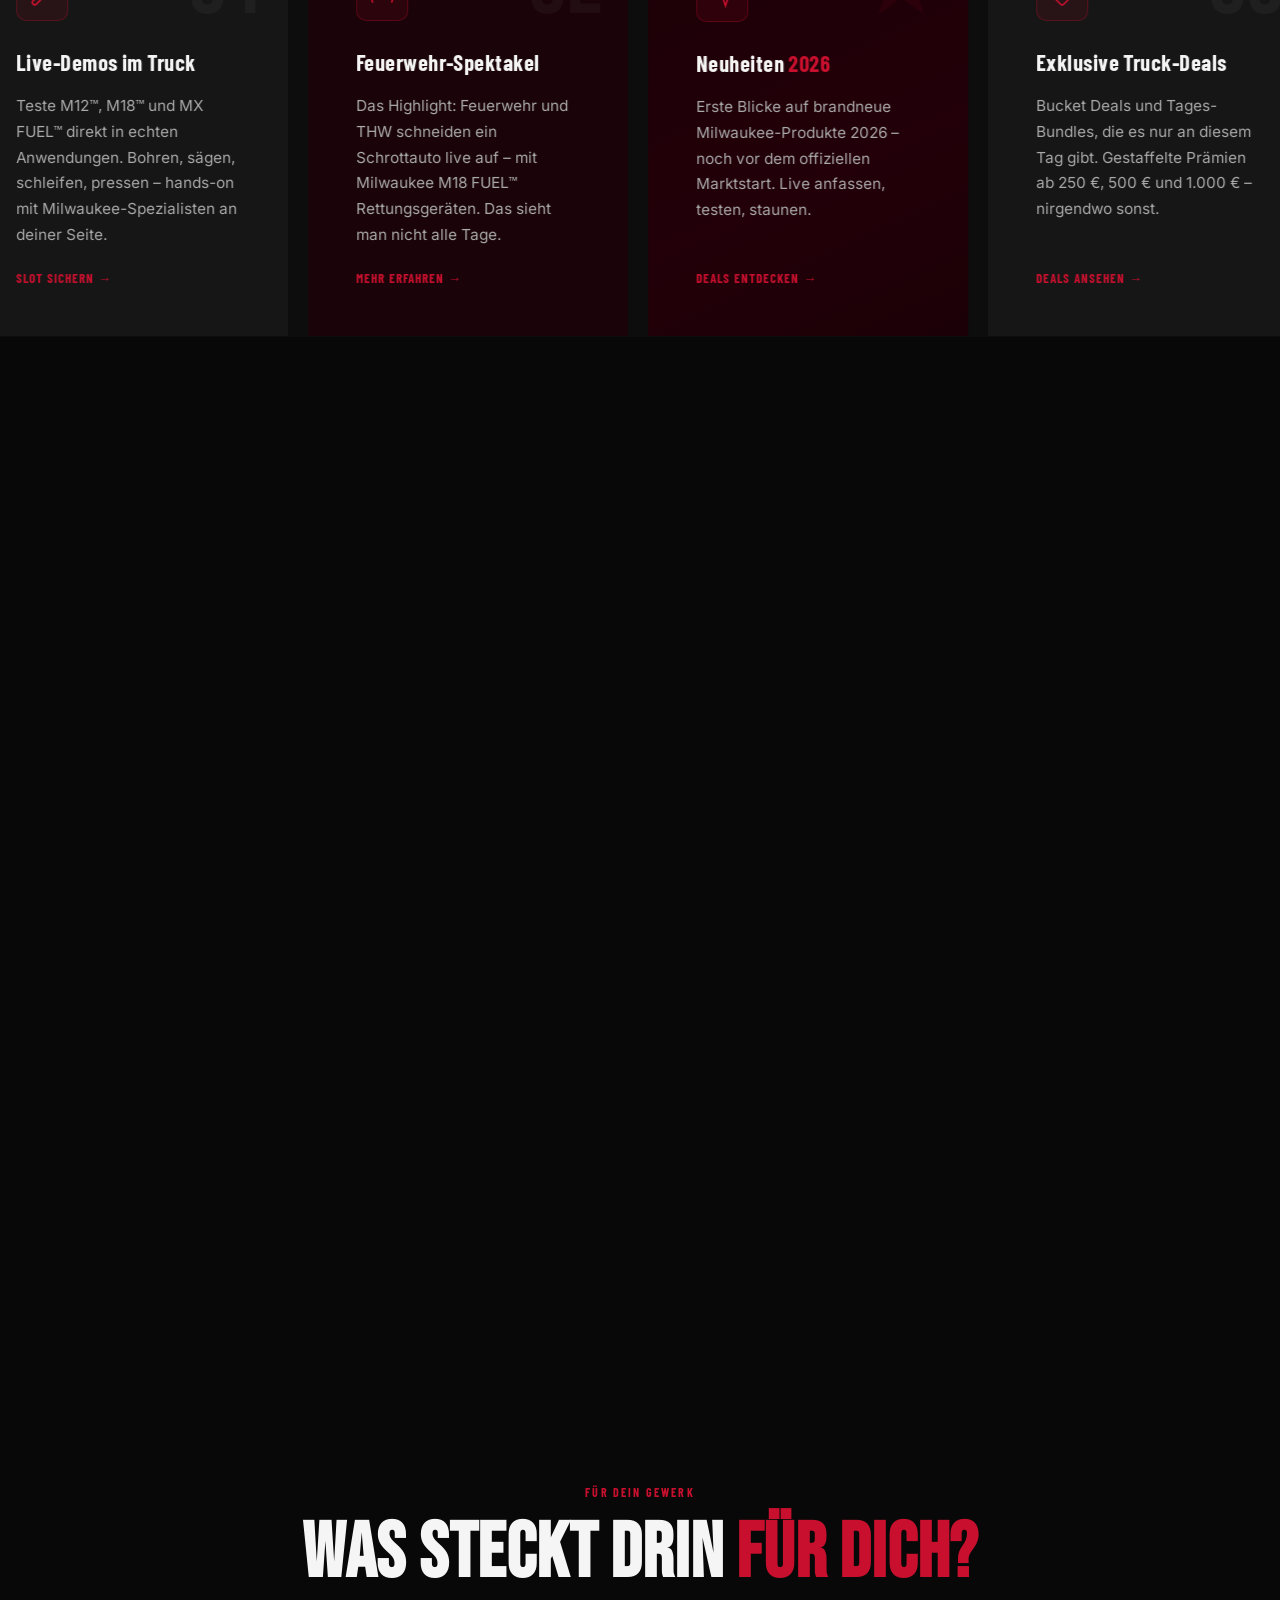
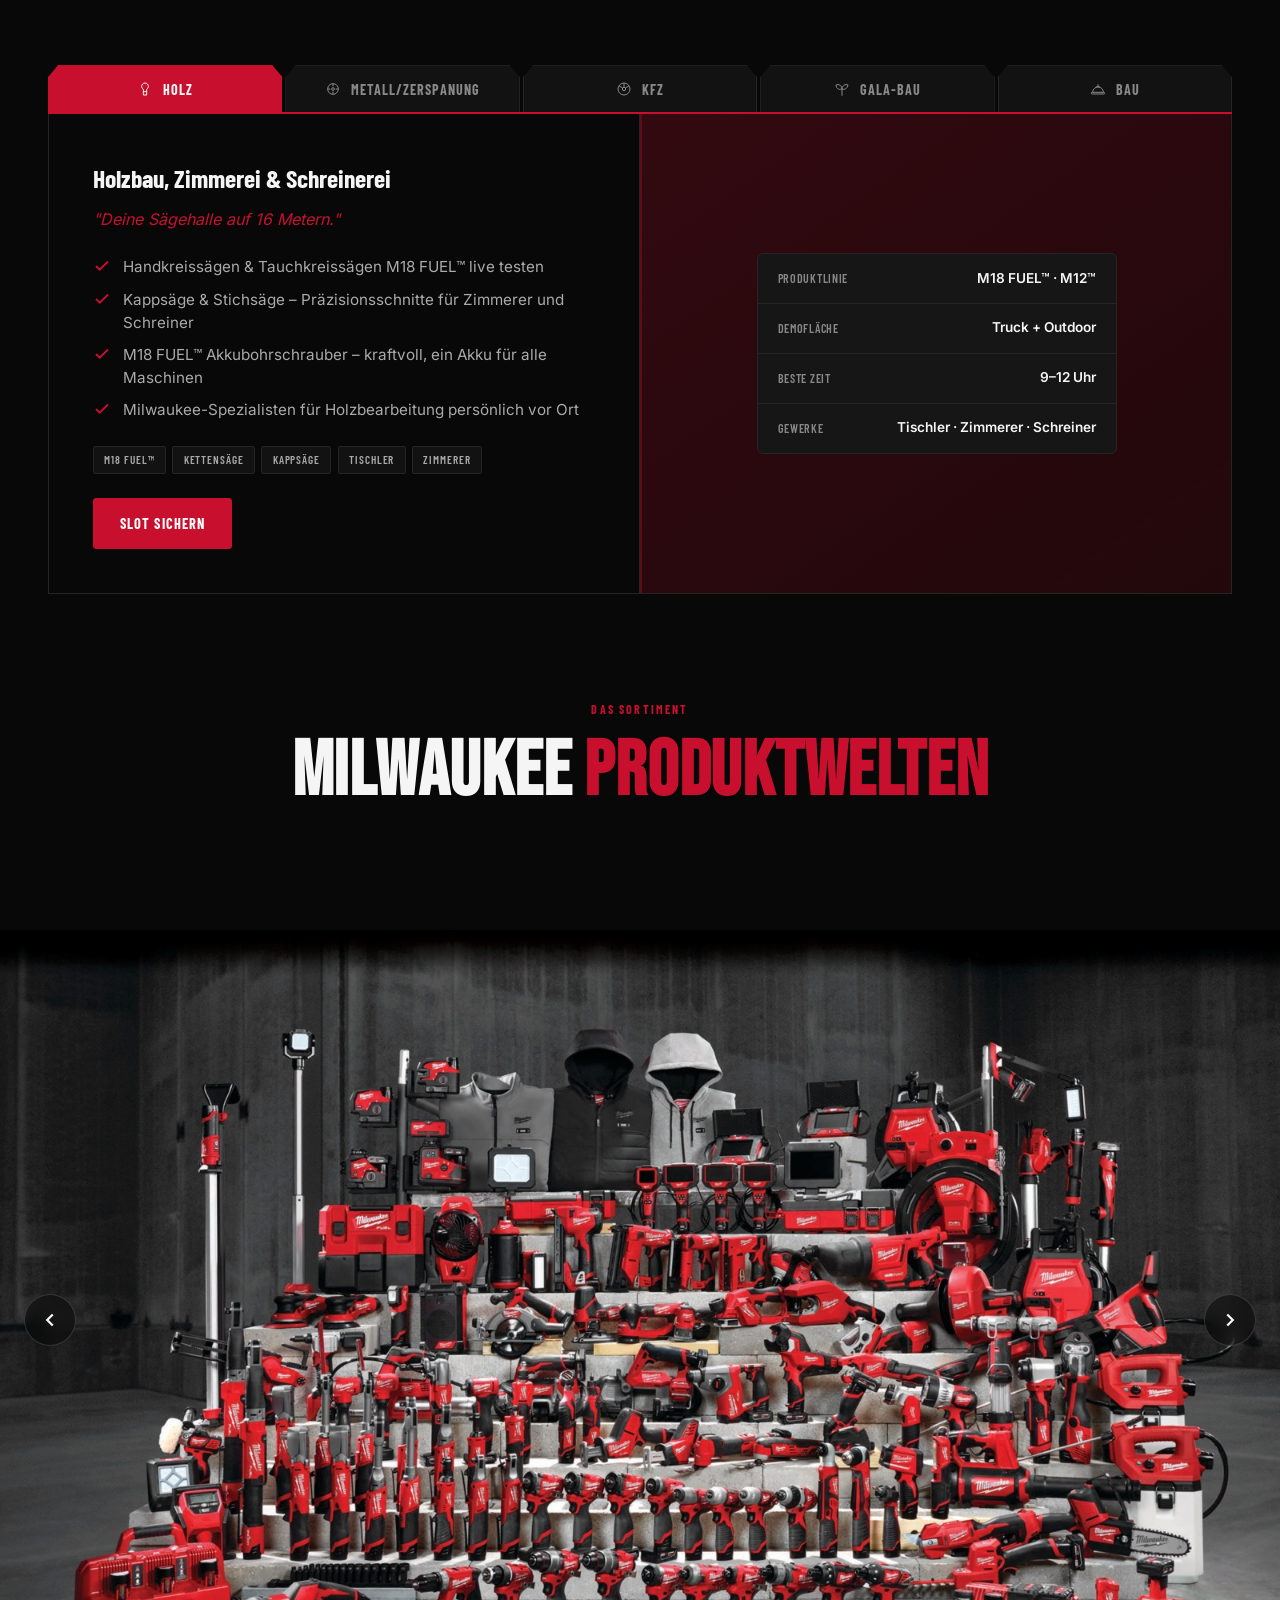
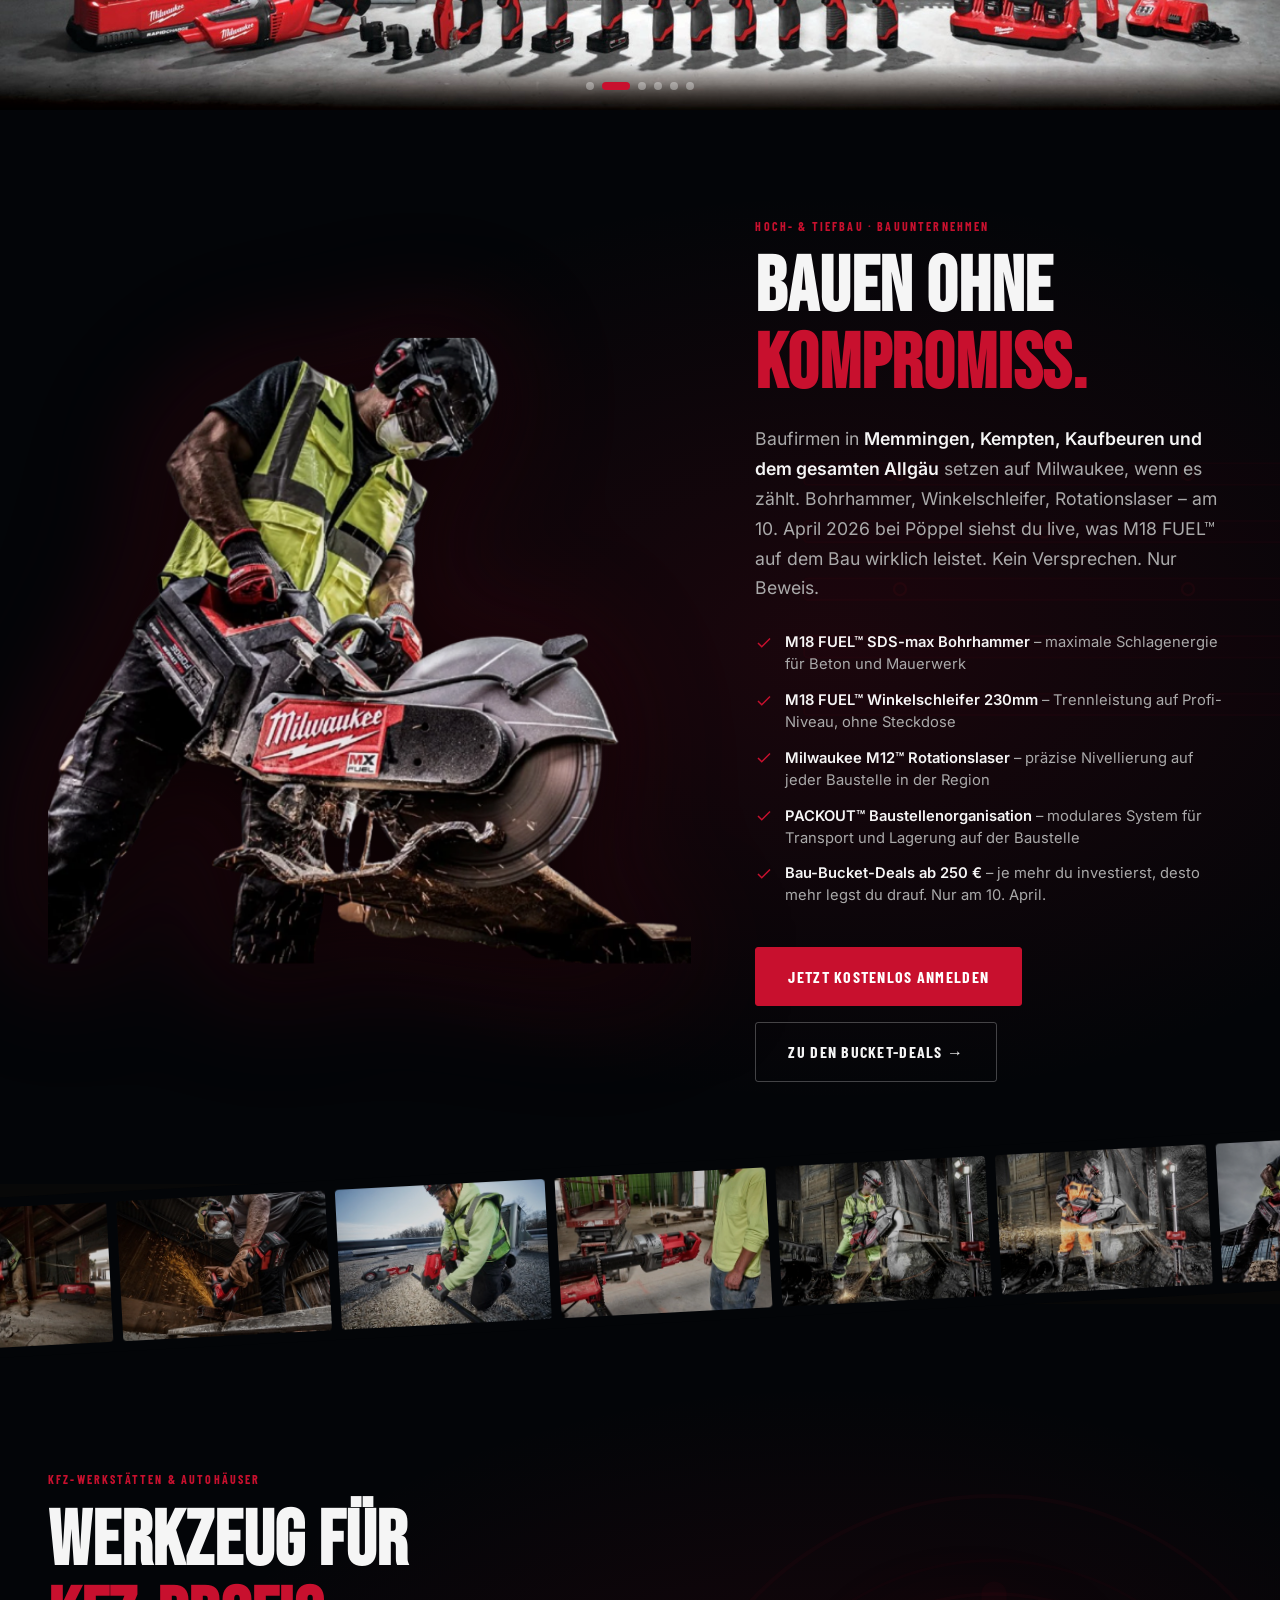
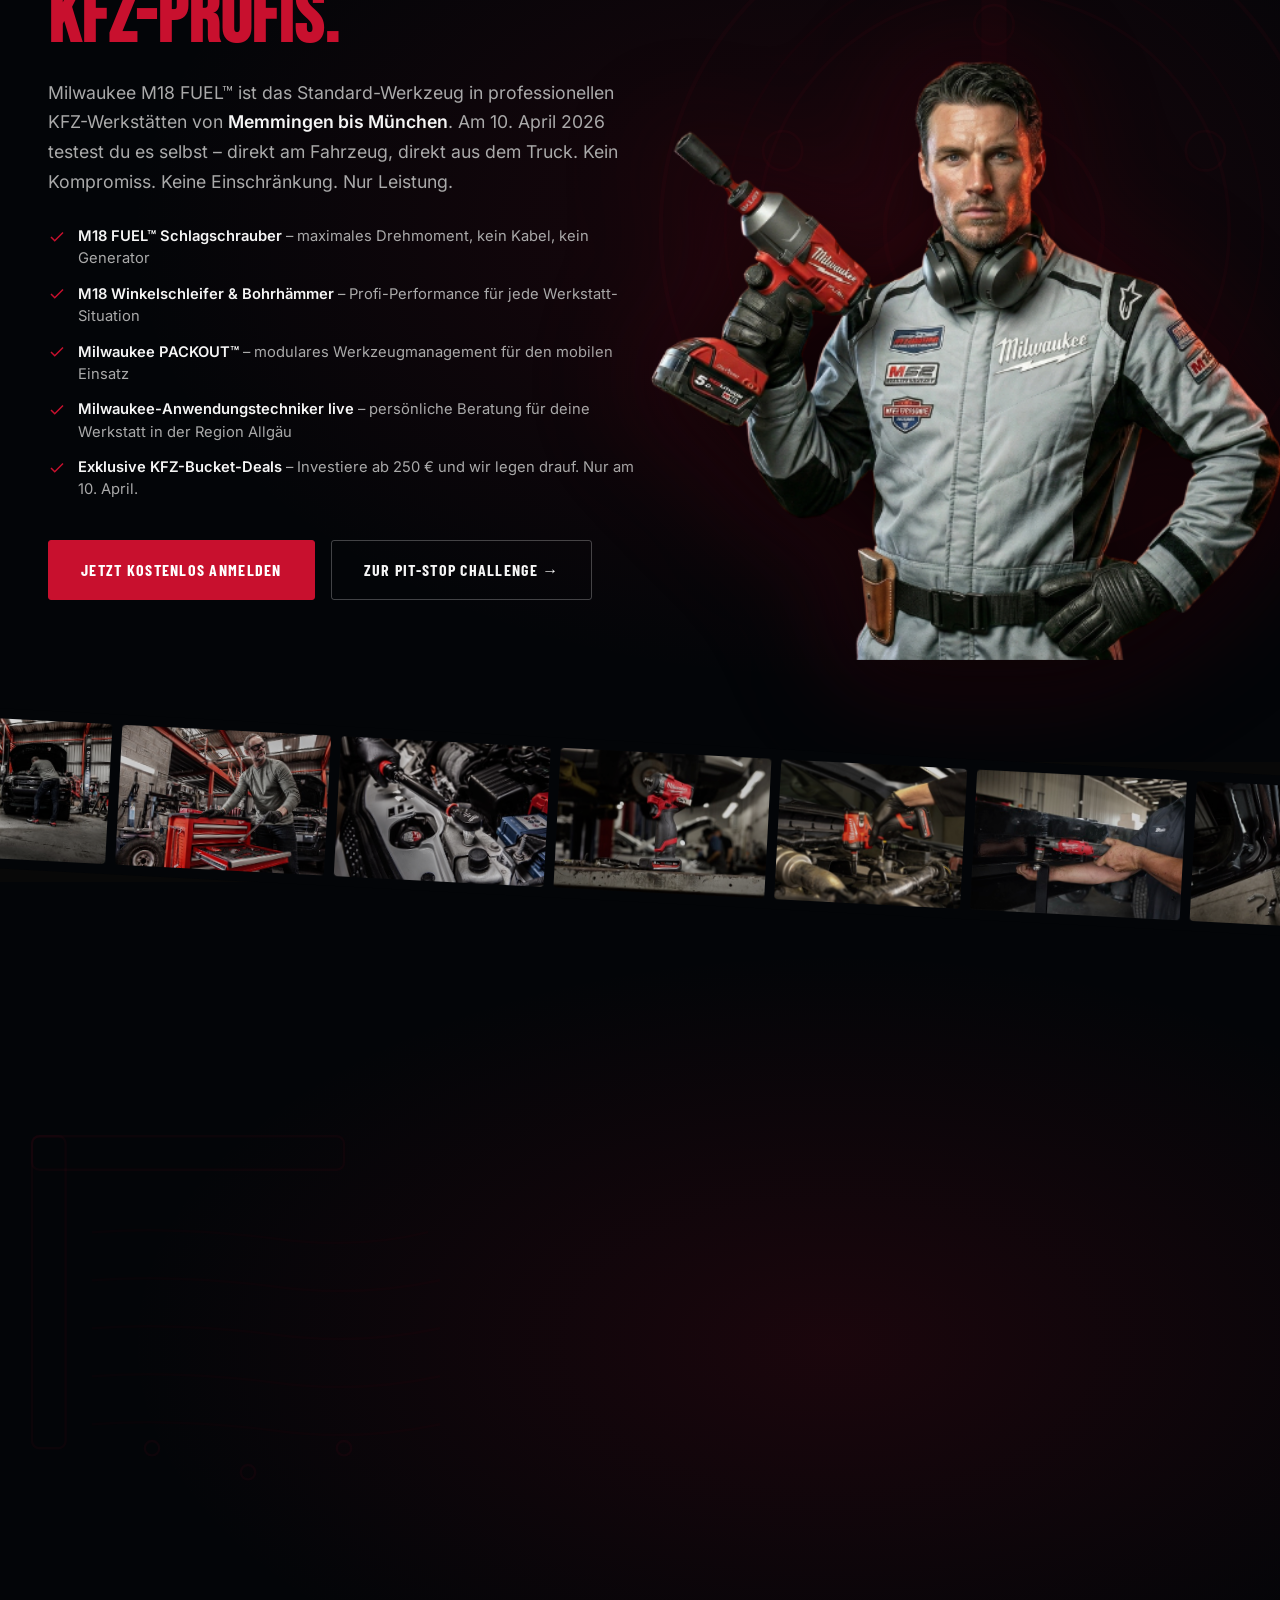
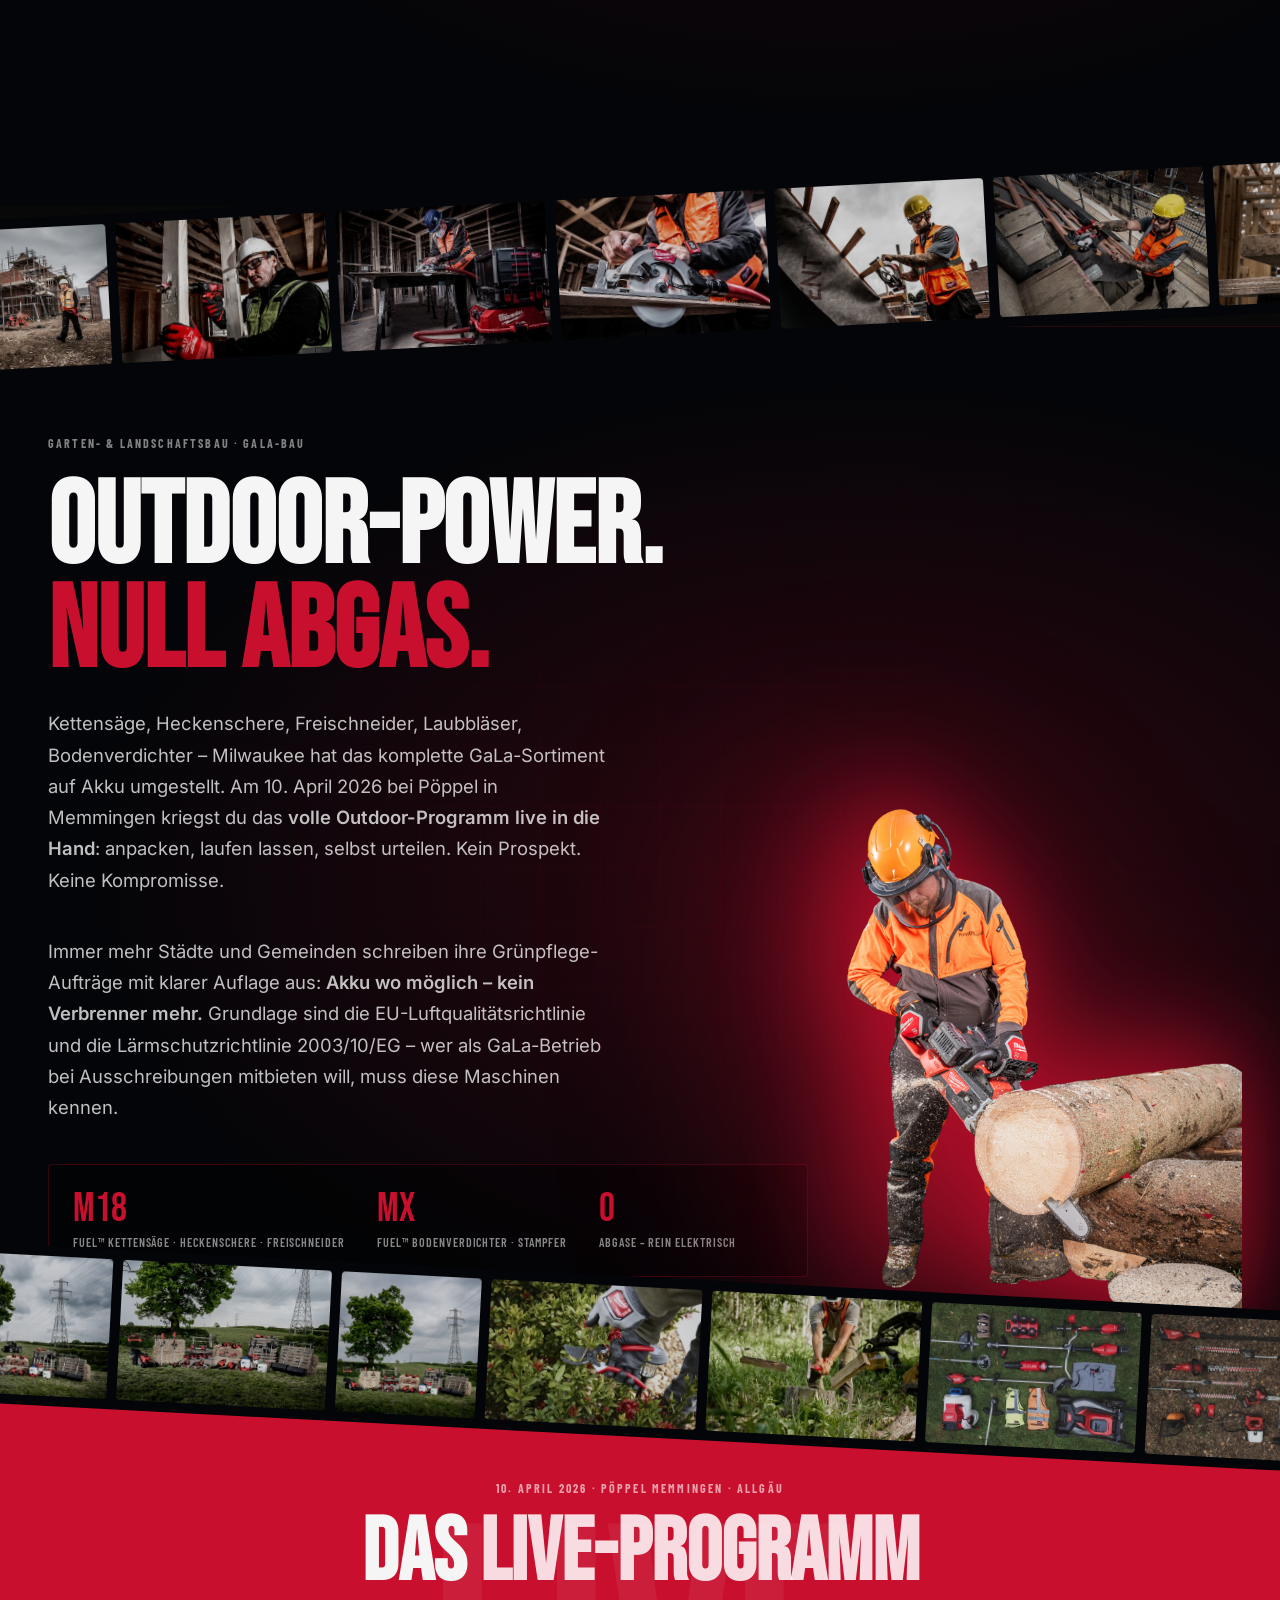
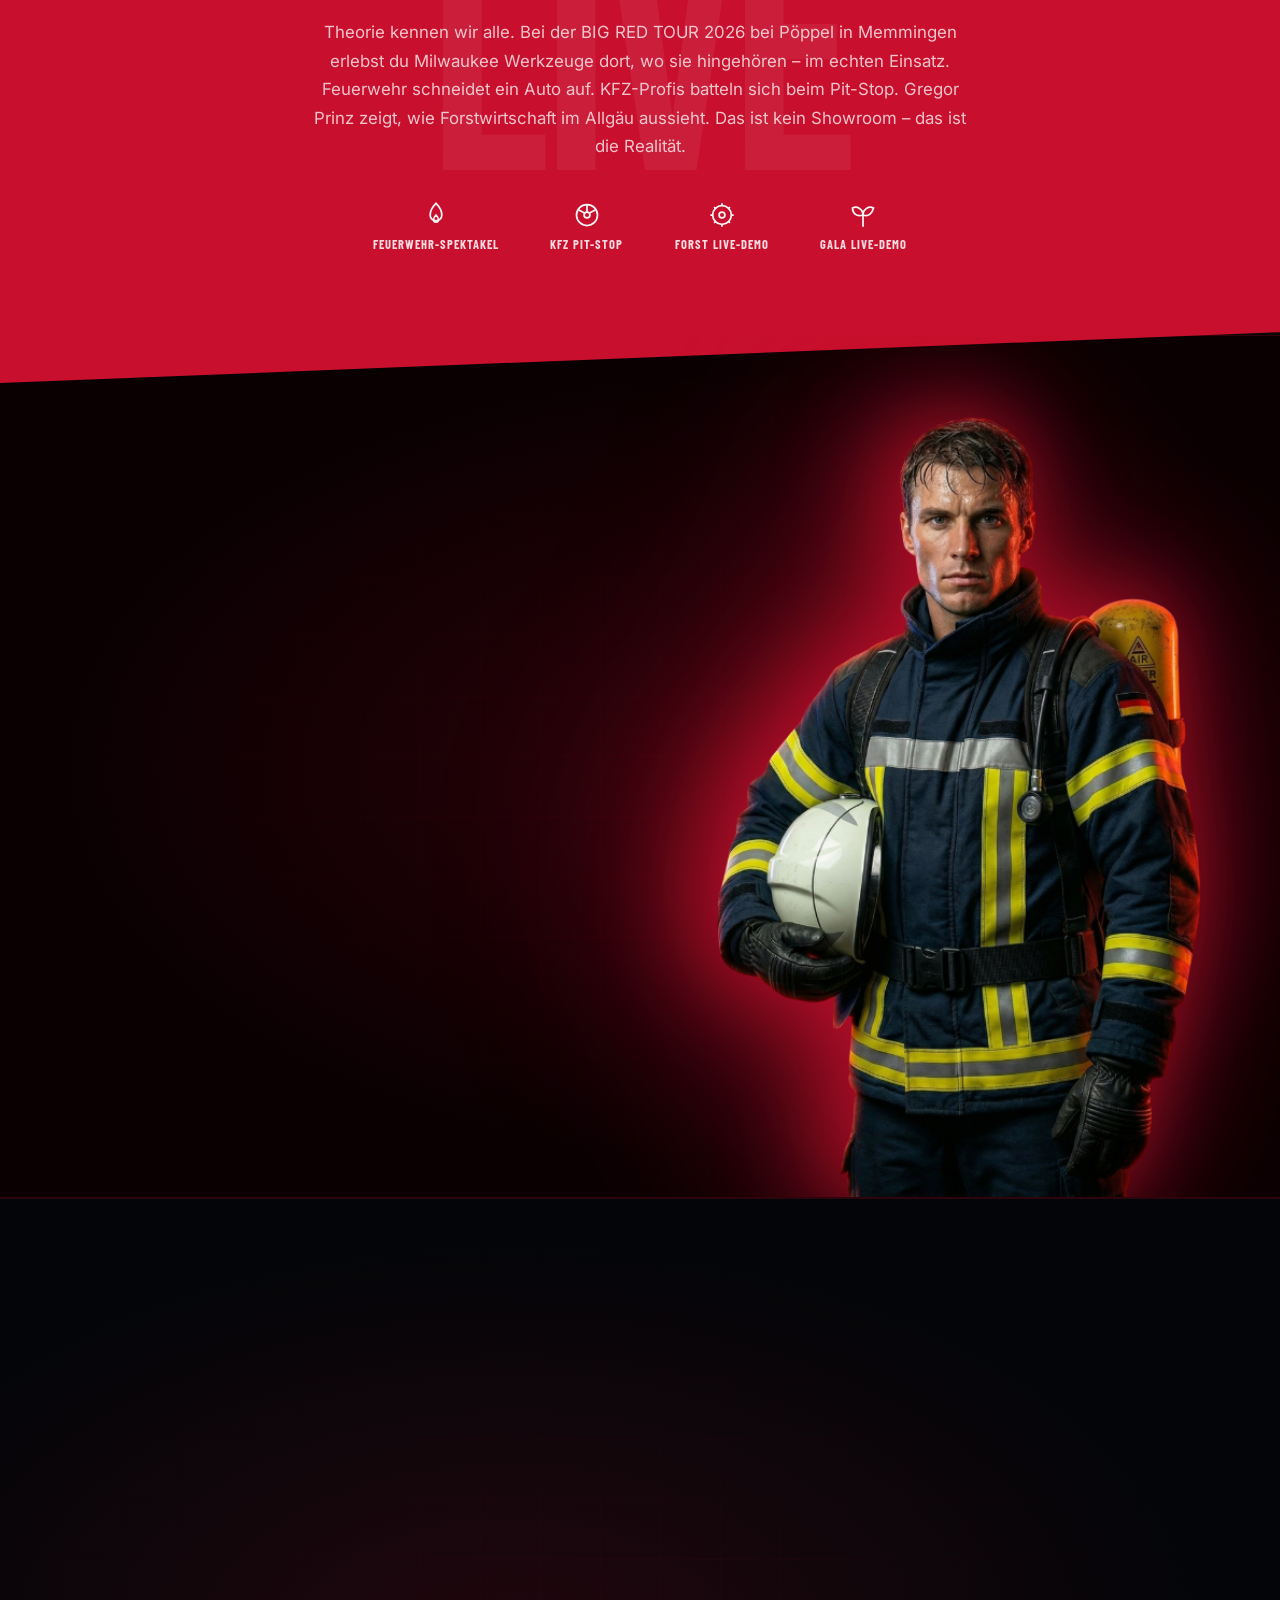
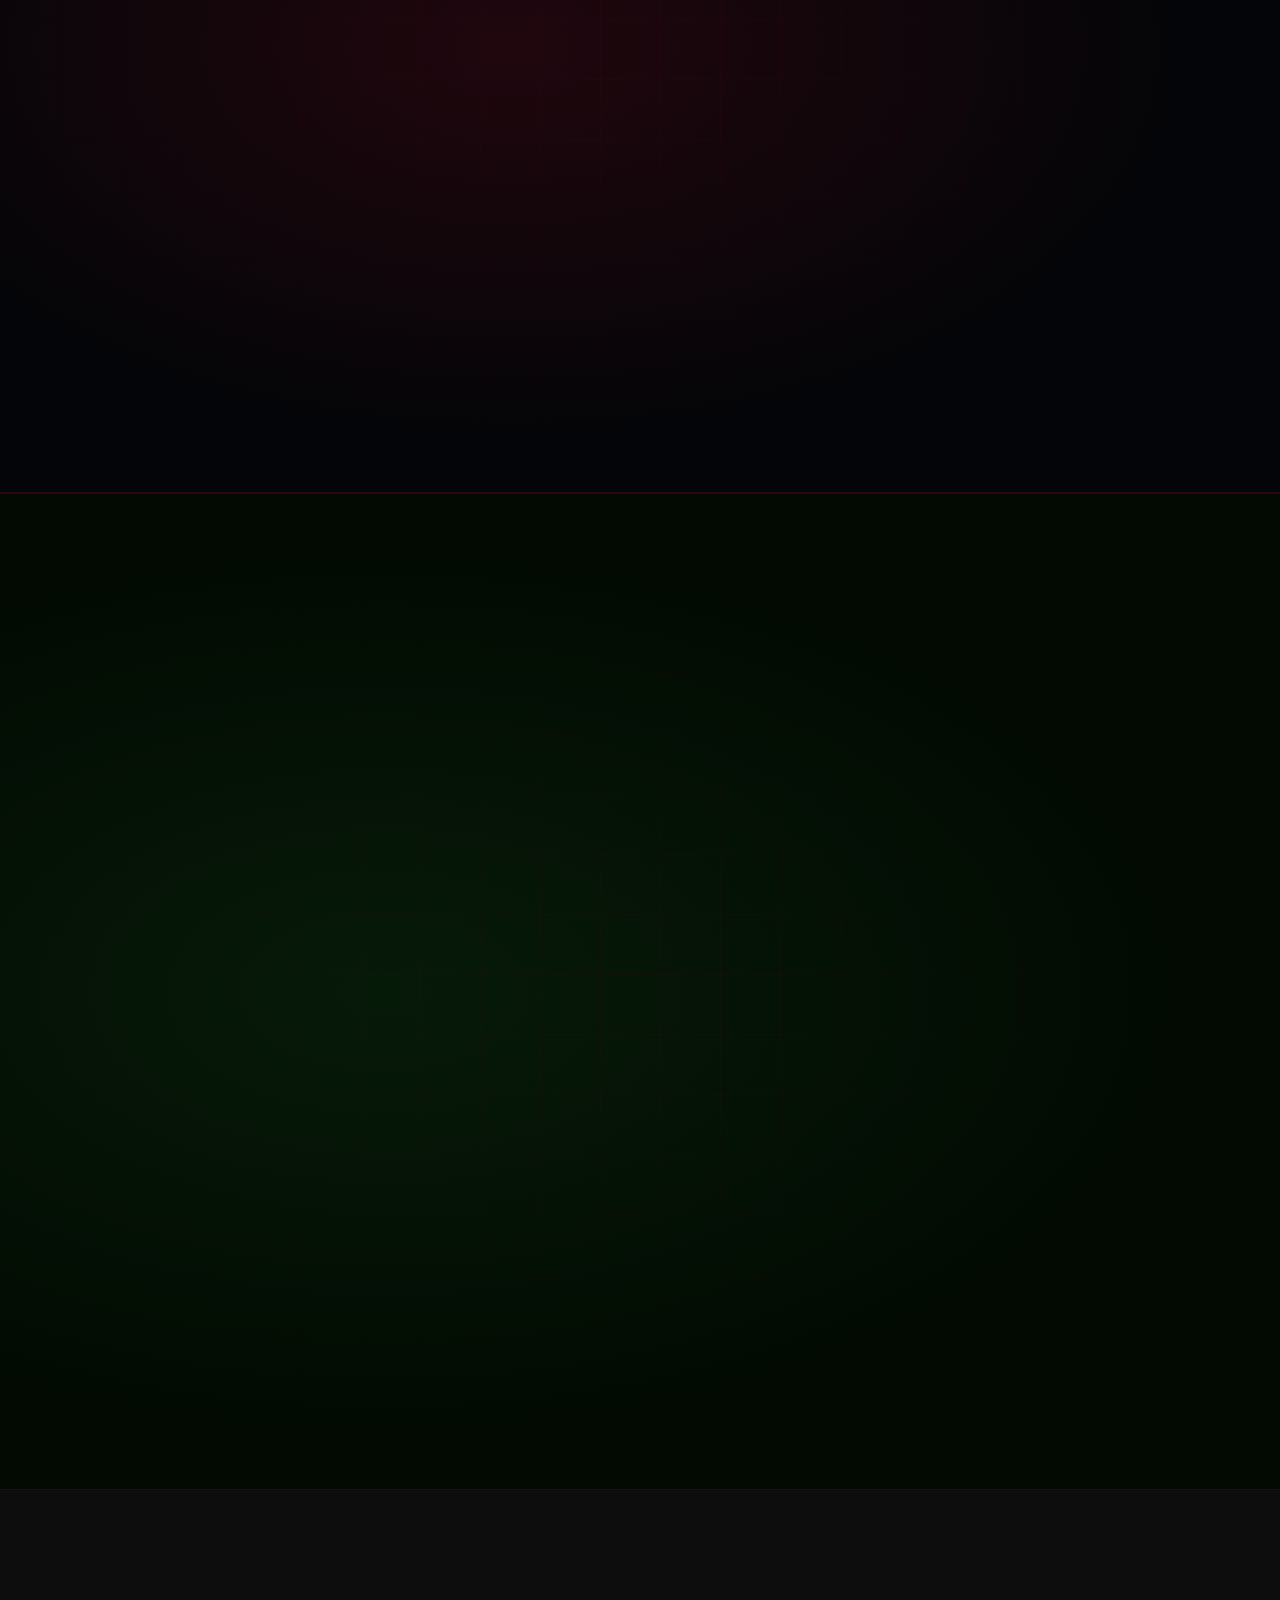
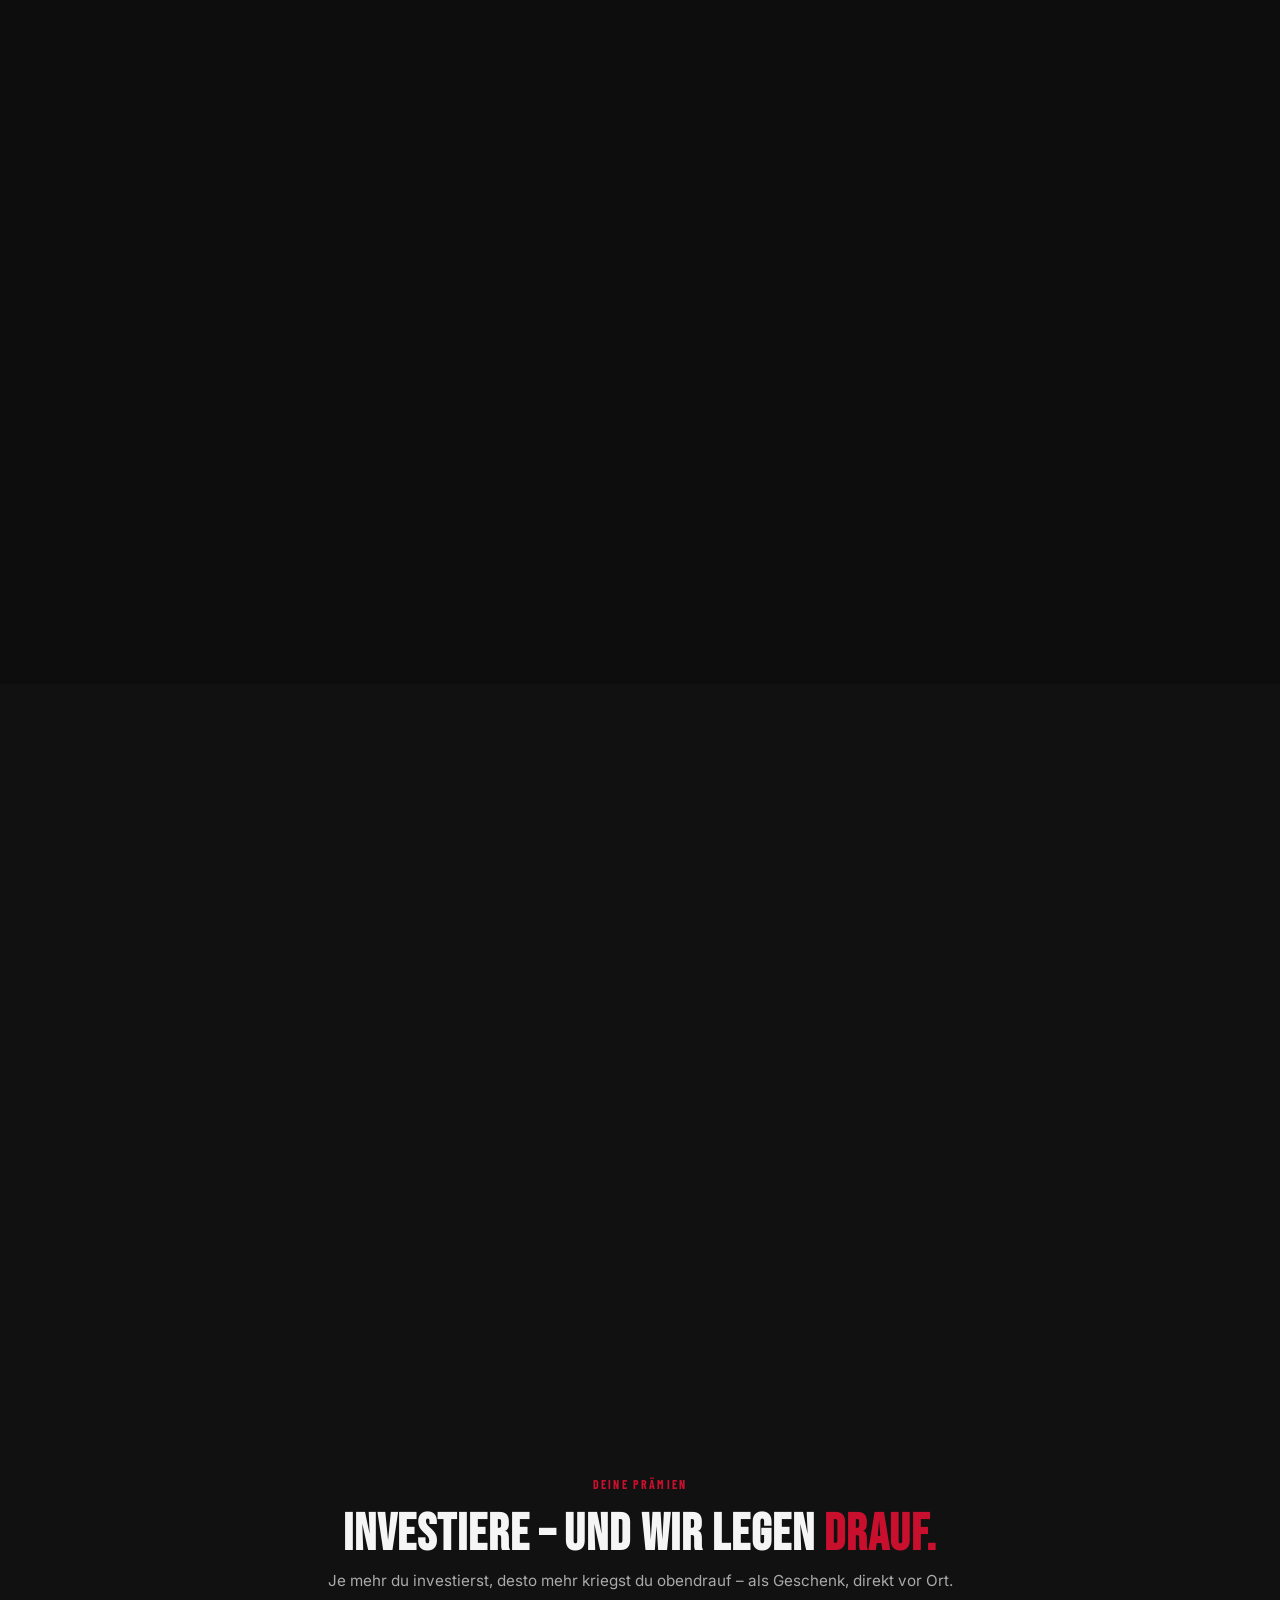
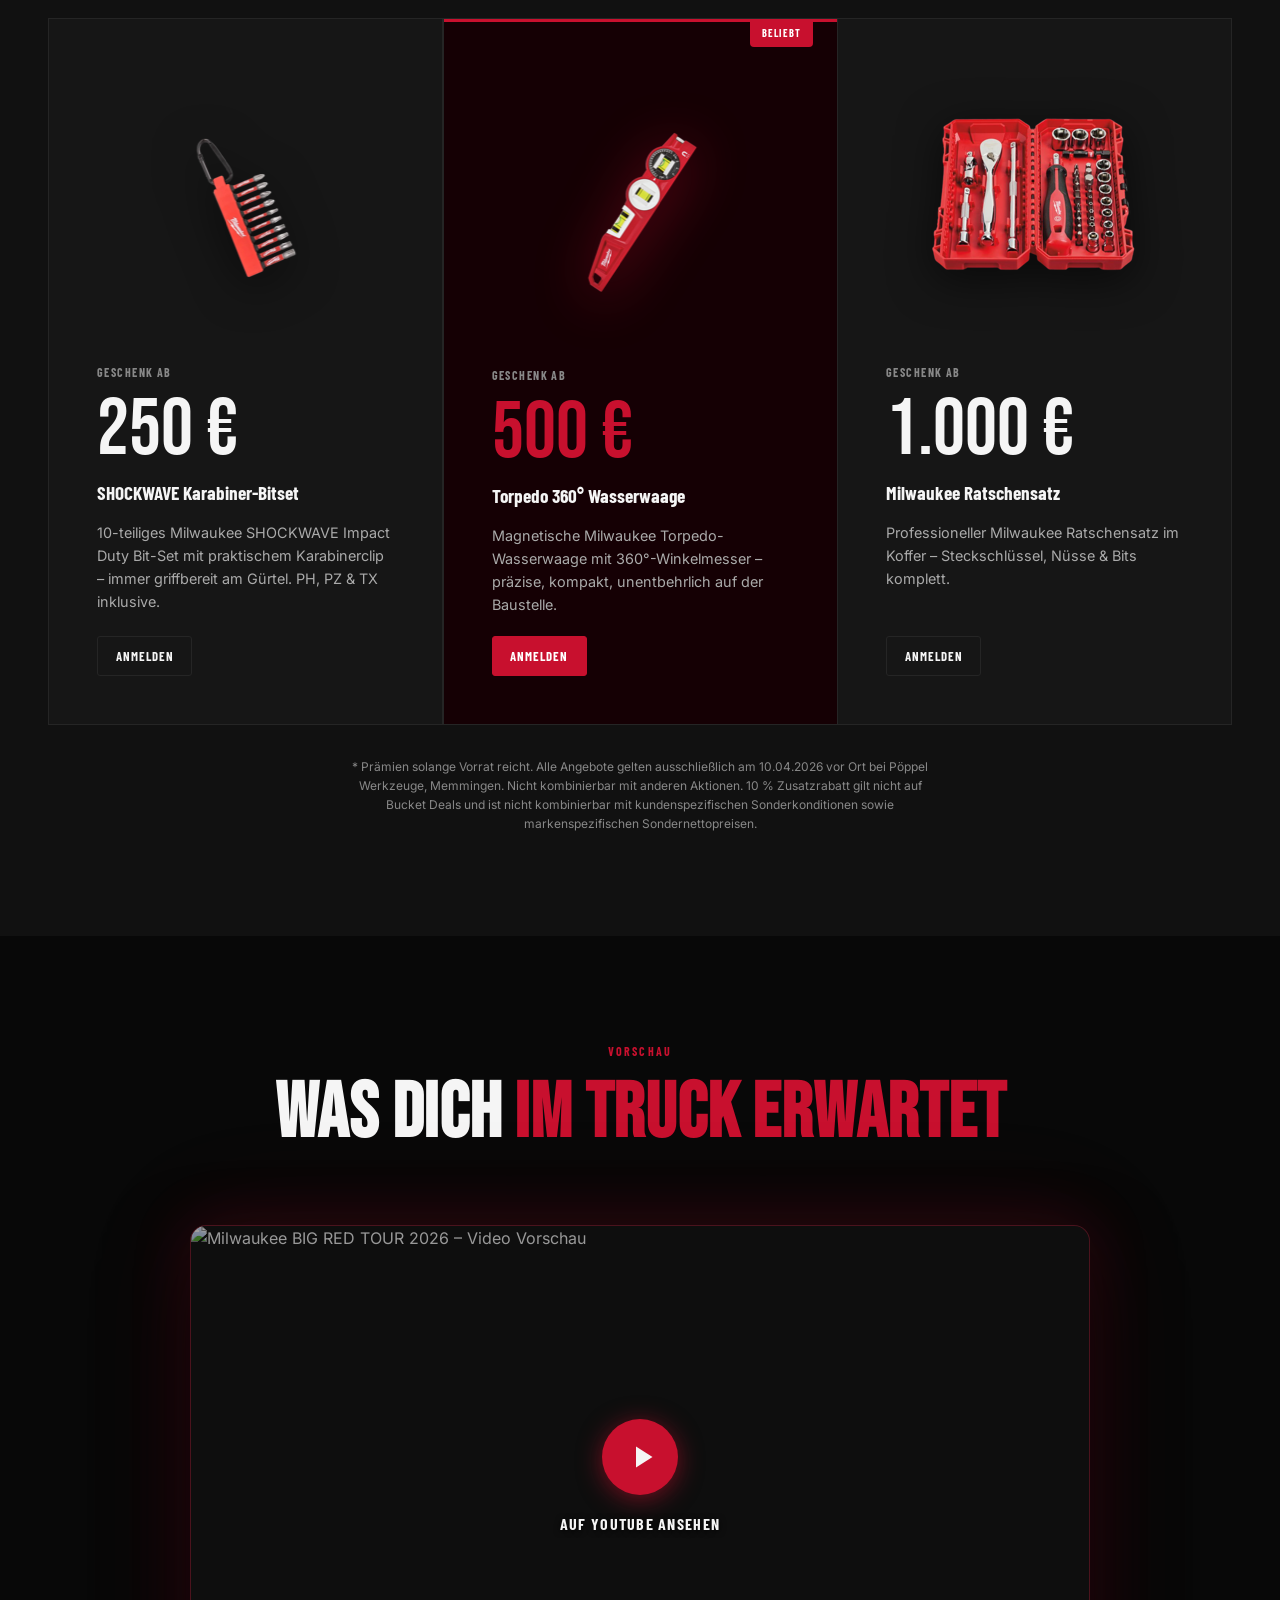
==== commit 24d46f61: "feat: Newsletter Double Opt-In via Newsletter2Go API (DSGVO-konform) - Checkbox von Opt-Out ("kein N" ====
--- a/index.html
+++ b/index.html
@@ -1737,9 +1737,9 @@
             </div>
             <div class="form-group form-group--check">
               <label class="check-label">
-                <input type="checkbox" name="kein_newsletter" id="kein_newsletter">
+                <input type="checkbox" name="newsletter" id="newsletter">
                 <span class="check-box"></span>
-                <span>Ich möchte <strong>keinen</strong> Newsletter oder weitere Informationen von R. Pöppel GmbH &amp; Co. KG erhalten.</span>
+                <span>Ja, ich möchte den Newsletter der R. Pöppel GmbH &amp; Co. KG erhalten und über Neuheiten, Angebote und Events informiert werden. (Abmeldung jederzeit möglich.)</span>
               </label>
             </div>
             <button type="submit" class="btn btn--primary btn--lg btn--full mag-btn" id="submitBtn">
--- a/css/style.css
+++ b/css/style.css
@@ -3502,15 +3502,20 @@
   z-index: 2;
 }
 
-.gewerk-strip--reverse {
+.gewerk-strip.gewerk-strip--reverse {
   transform: rotate(3deg);
 }
 
 /* GaLa-Strip: läuft über den Highlights-Divider */
-.gewerk-strip--over-divider {
+.gewerk-strip.gewerk-strip--over-divider {
   z-index: 5;
   margin-top: -40px;
   margin-bottom: -90px;
+}
+
+/* GaLa-Strip ist auch reverse – explizit kombiniert für sichere Spezifität */
+.gewerk-strip.gewerk-strip--reverse.gewerk-strip--over-divider {
+  transform: rotate(3deg);
 }
 
 .gewerk-strip__track {
@@ -3546,7 +3551,7 @@
   100% { transform: translateX(-50%); }
 }
 
-@media (max-width: 768px) {
+@media (max-width: 860px) {
   /* Abstand zwischen BAU-Button und KFZ-Mann reduzieren (Strip ist ausgeblendet) */
   .gewerk--kfz { padding-top: 1rem; }
 
@@ -3554,6 +3559,7 @@
   .gewerk-strip__track {
     animation-duration: 20s;
   }
+  .gallery { display: none; }
 }
 
 @media (prefers-reduced-motion: reduce) {
